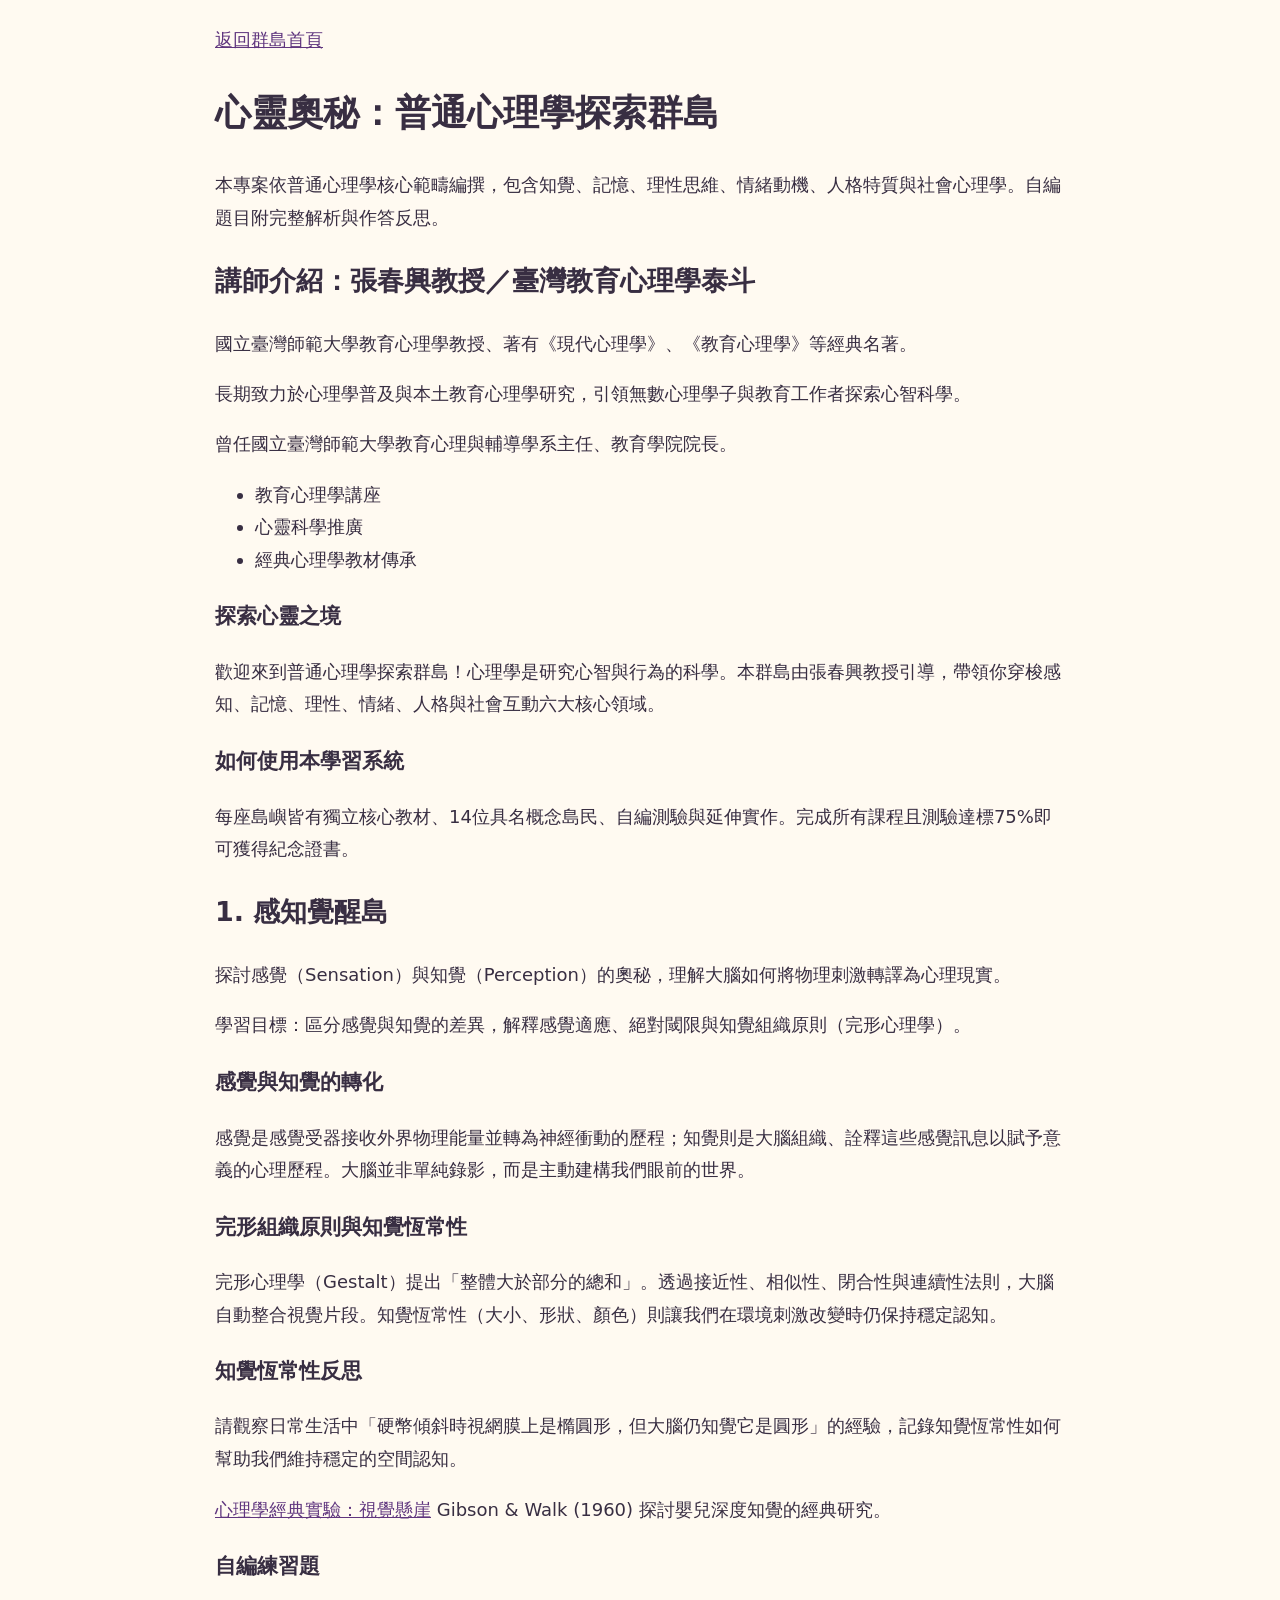
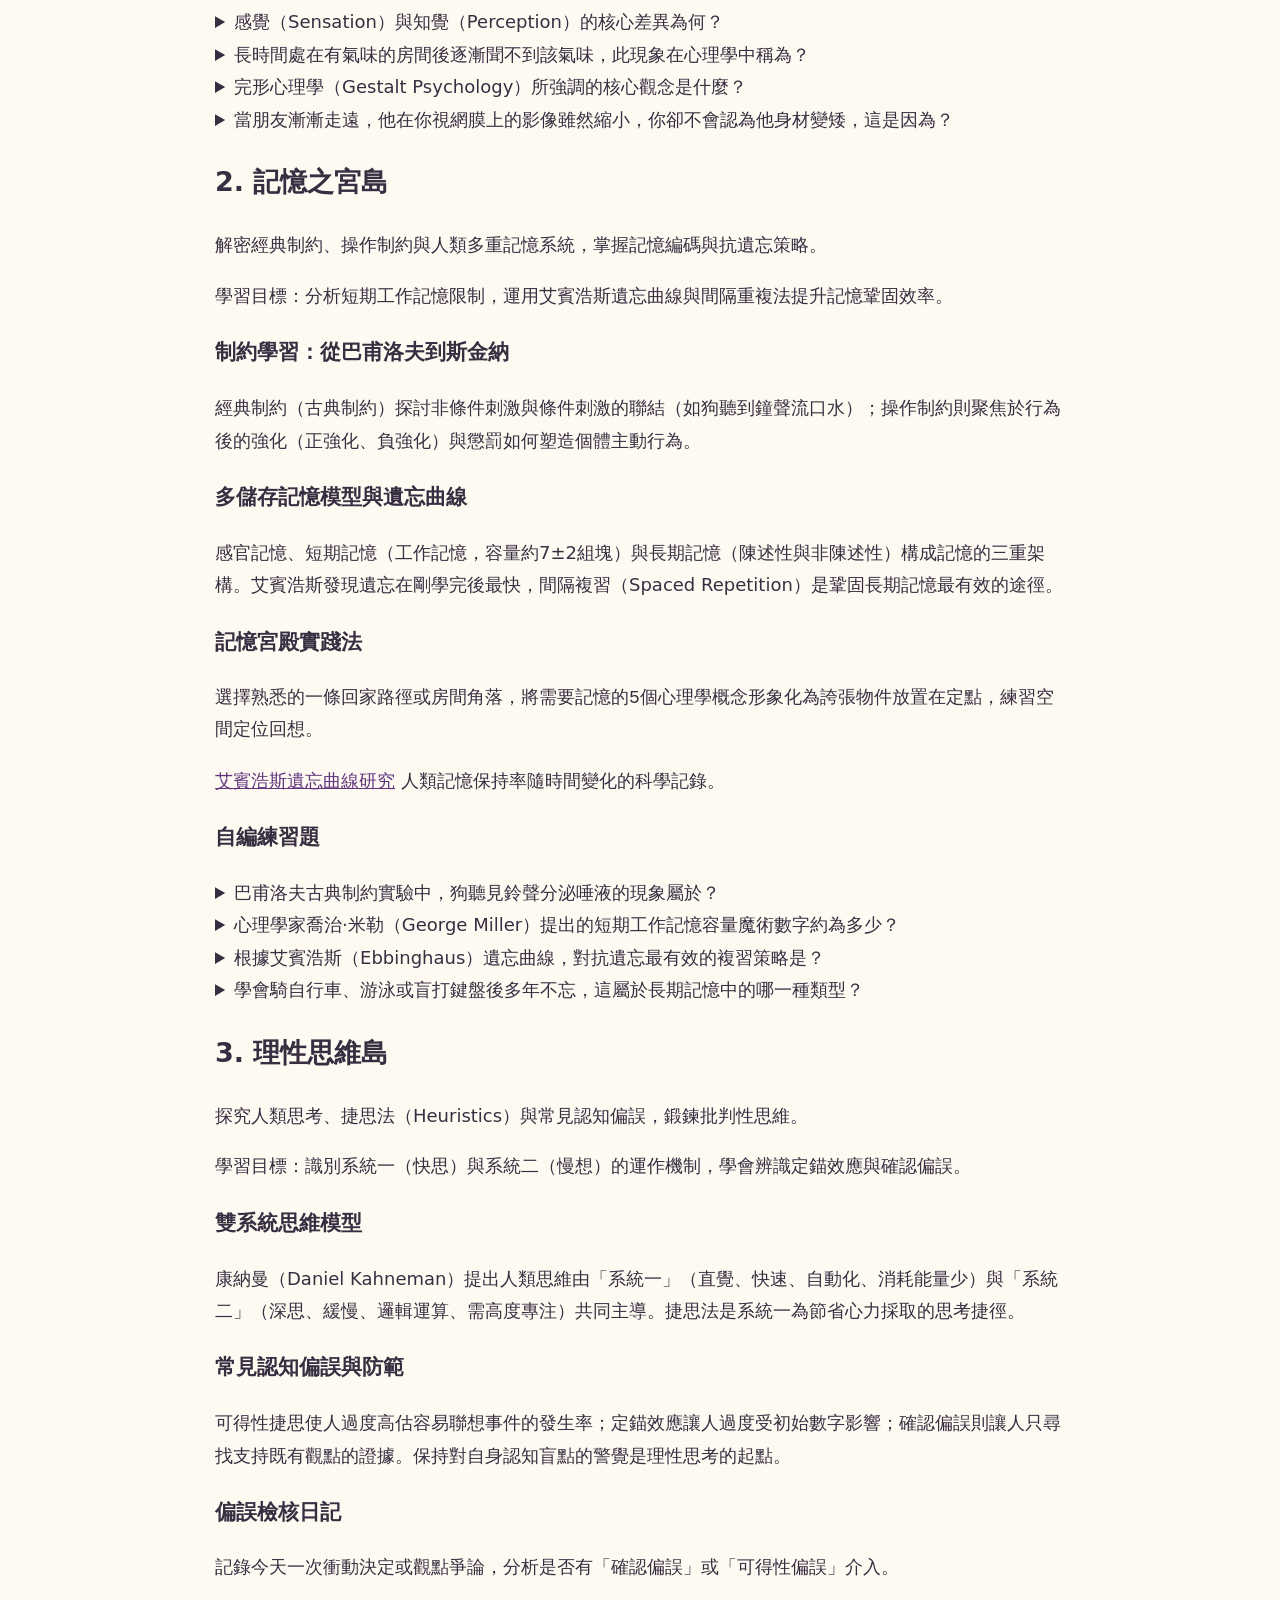
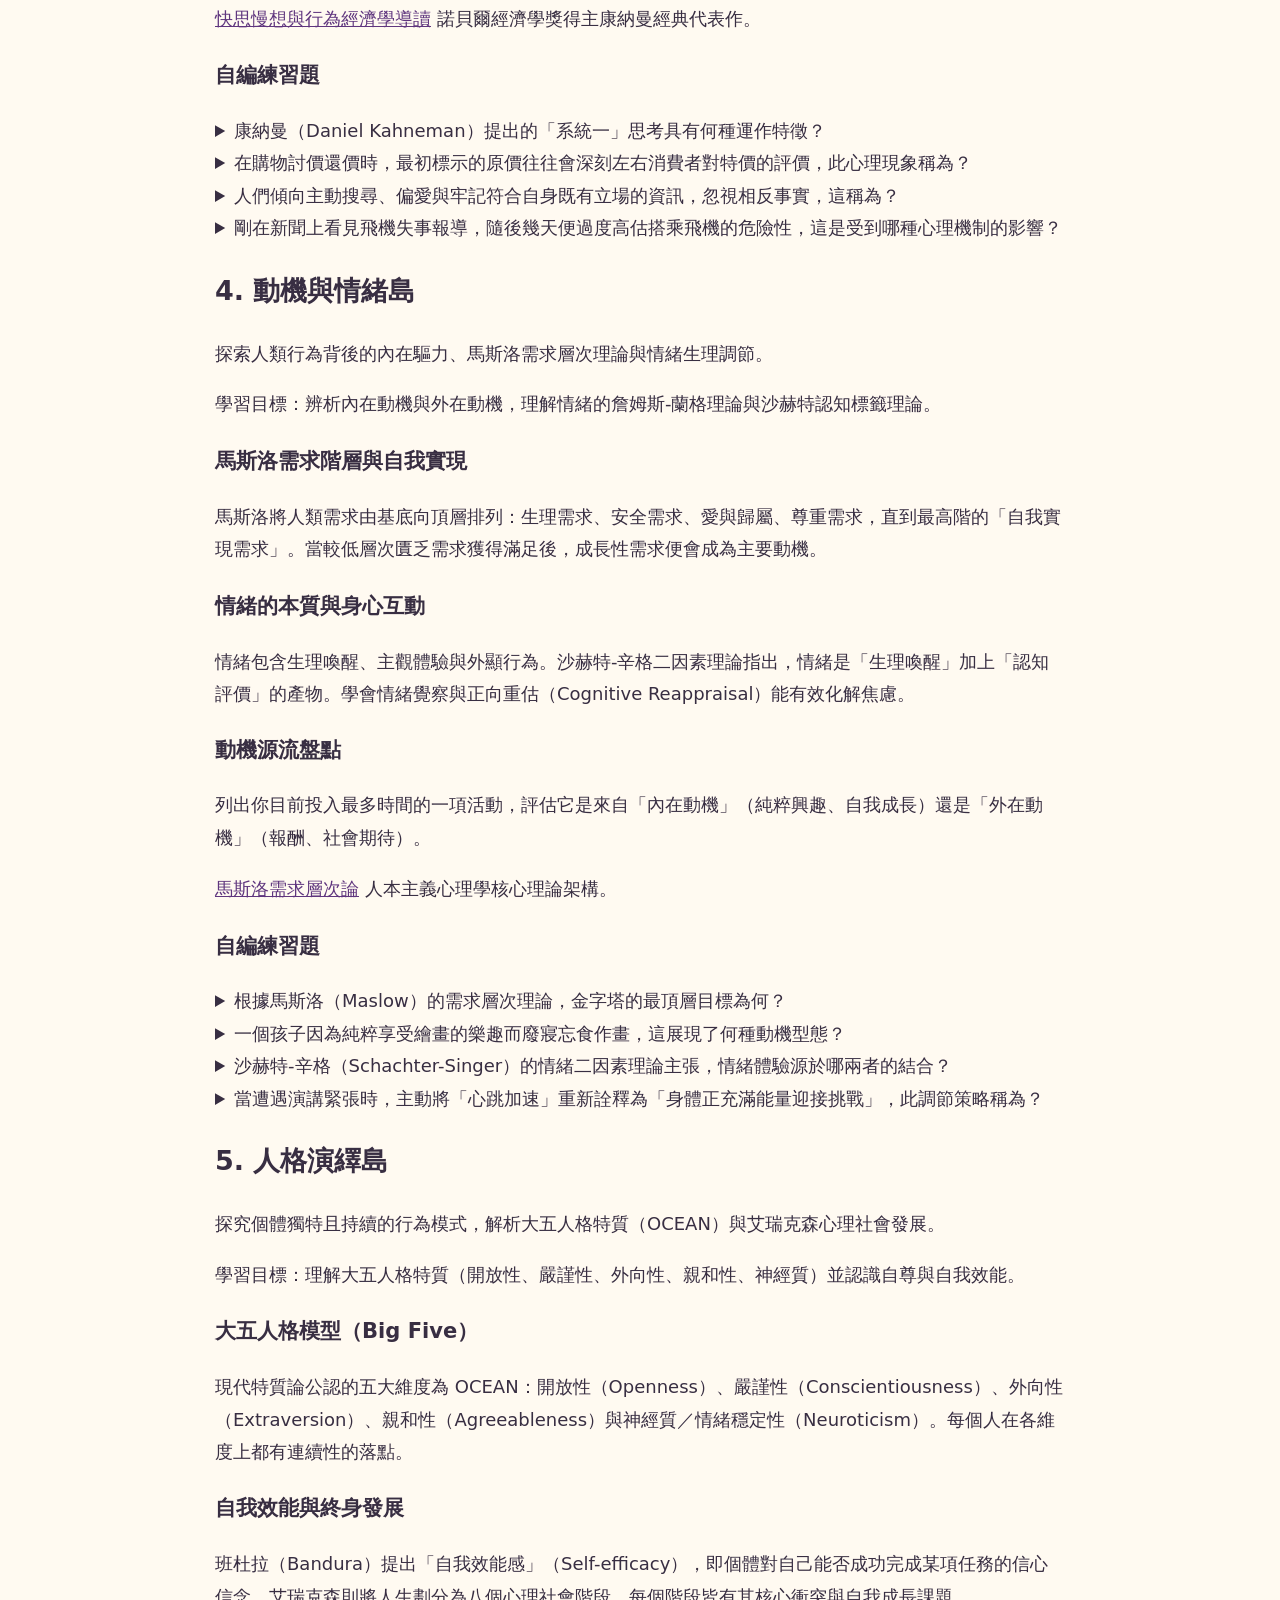
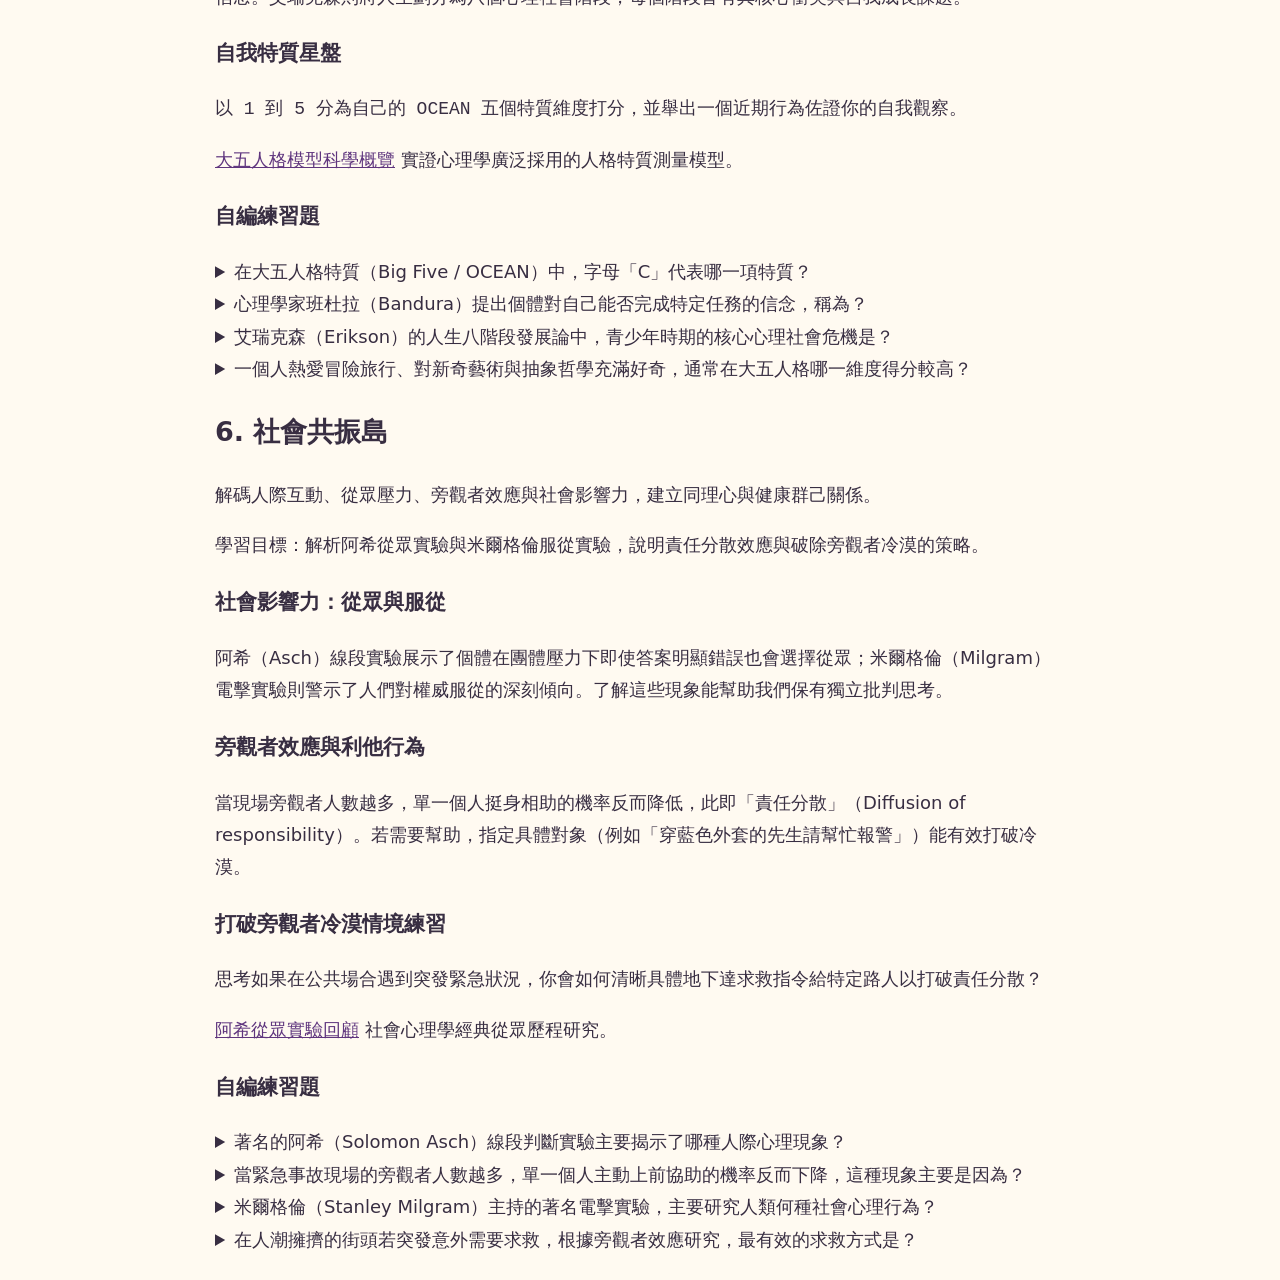
==== content.html @ fad56022 "Deploy: 心理學探索群島 3D 網站最新版本" ====
<!doctype html><html lang="zh-Hant"><meta charset="utf-8"><meta name="viewport" content="width=device-width,initial-scale=1"><title>完整文字教材｜心靈奧秘：普通心理學探索群島</title><style>body{font:18px/1.8 system-ui;max-width:850px;margin:auto;padding:24px;background:#fffaf1;color:#382e42}pre,p{white-space:pre-wrap;overflow-wrap:anywhere}table{border-collapse:collapse}td,th{border:1px solid;padding:8px}a{color:#5f357e}</style><body><main><a href="./">返回群島首頁</a><h1>心靈奧秘：普通心理學探索群島</h1><p>本專案依普通心理學核心範疇編撰，包含知覺、記憶、理性思維、情緒動機、人格特質與社會心理學。自編題目附完整解析與作答反思。</p><h2>講師介紹：張春興教授／臺灣教育心理學泰斗</h2><p>國立臺灣師範大學教育心理學教授、著有《現代心理學》、《教育心理學》等經典名著。</p><p>長期致力於心理學普及與本土教育心理學研究，引領無數心理學子與教育工作者探索心智科學。</p><p>曾任國立臺灣師範大學教育心理與輔導學系主任、教育學院院長。</p><ul><li>教育心理學講座</li><li>心靈科學推廣</li><li>經典心理學教材傳承</li></ul><h3>探索心靈之境</h3><p>歡迎來到普通心理學探索群島！心理學是研究心智與行為的科學。本群島由張春興教授引導，帶領你穿梭感知、記憶、理性、情緒、人格與社會互動六大核心領域。</p><h3>如何使用本學習系統</h3><p>每座島嶼皆有獨立核心教材、14位具名概念島民、自編測驗與延伸實作。完成所有課程且測驗達標75%即可獲得紀念證書。</p><section><h2>1. 感知覺醒島</h2><p>探討感覺（Sensation）與知覺（Perception）的奧秘，理解大腦如何將物理刺激轉譯為心理現實。</p><p>學習目標：區分感覺與知覺的差異，解釋感覺適應、絕對閾限與知覺組織原則（完形心理學）。</p><h3>感覺與知覺的轉化</h3><p>感覺是感覺受器接收外界物理能量並轉為神經衝動的歷程；知覺則是大腦組織、詮釋這些感覺訊息以賦予意義的心理歷程。大腦並非單純錄影，而是主動建構我們眼前的世界。</p><h3>完形組織原則與知覺恆常性</h3><p>完形心理學（Gestalt）提出「整體大於部分的總和」。透過接近性、相似性、閉合性與連續性法則，大腦自動整合視覺片段。知覺恆常性（大小、形狀、顏色）則讓我們在環境刺激改變時仍保持穩定認知。</p><h3>知覺恆常性反思</h3><pre>請觀察日常生活中「硬幣傾斜時視網膜上是橢圓形，但大腦仍知覺它是圓形」的經驗，記錄知覺恆常性如何幫助我們維持穩定的空間認知。</pre><p><a href="https://en.wikipedia.org/wiki/Visual_cliff" target="_blank" rel="noopener noreferrer">心理學經典實驗：視覺懸崖</a> Gibson &amp; Walk (1960) 探討嬰兒深度知覺的經典研究。</p><h3>自編練習題</h3><details><summary>感覺（Sensation）與知覺（Perception）的核心差異為何？</summary><ol><li>感覺是接收物理刺激，知覺是大腦組織詮釋訊息</li><li>知覺只發生在眼球，感覺發生在大腦皮質</li><li>兩者毫無差異，皆為反射行為</li><li>感覺由意識控制，知覺純屬潛意識反應</li></ol><p>正確答案：感覺是接收物理刺激，知覺是大腦組織詮釋訊息<br>感覺著重於受器接收外界物理能量轉為神經衝動；知覺則是大腦對這些訊號進行選擇、整合與詮釋的認知歷程。</p></details><details><summary>長時間處在有氣味的房間後逐漸聞不到該氣味，此現象在心理學中稱為？</summary><ol><li>感覺適應（Sensory Adaptation）</li><li>知覺恆常性</li><li>完形組織法則</li><li>條件反射消退</li></ol><p>正確答案：感覺適應（Sensory Adaptation）<br>感覺適應是指感官受器受到持續且不變的刺激時，感受性逐漸下降的生理與心理調適機制。</p></details><details><summary>完形心理學（Gestalt Psychology）所強調的核心觀念是什麼？</summary><ol><li>整體大於部分的總和</li><li>人類行為完全由潛意識驅力主導</li><li>刺激與反應之間只有機械式連結</li><li>知覺是由獨立元素被動相加而成</li></ol><p>正確答案：整體大於部分的總和<br>完形心理學家指出，個體在知覺時會主動將零散刺激組織成有意義的整體結構，而非單純的元素拼貼。</p></details><details><summary>當朋友漸漸走遠，他在你視網膜上的影像雖然縮小，你卻不會認為他身材變矮，這是因為？</summary><ol><li>大小恆常性（Size Constancy）</li><li>雙眼視差</li><li>感覺適應</li><li>錯覺誘發</li></ol><p>正確答案：大小恆常性（Size Constancy）<br>大小恆常性是指在視網膜成像大小隨距離改變時，大腦能結合距離線索，依舊知覺物體保持原本大小的特性。</p></details></section><section><h2>2. 記憶之宮島</h2><p>解密經典制約、操作制約與人類多重記憶系統，掌握記憶編碼與抗遺忘策略。</p><p>學習目標：分析短期工作記憶限制，運用艾賓浩斯遺忘曲線與間隔重複法提升記憶鞏固效率。</p><h3>制約學習：從巴甫洛夫到斯金納</h3><p>經典制約（古典制約）探討非條件刺激與條件刺激的聯結（如狗聽到鐘聲流口水）；操作制約則聚焦於行為後的強化（正強化、負強化）與懲罰如何塑造個體主動行為。</p><h3>多儲存記憶模型與遺忘曲線</h3><p>感官記憶、短期記憶（工作記憶，容量約7±2組塊）與長期記憶（陳述性與非陳述性）構成記憶的三重架構。艾賓浩斯發現遺忘在剛學完後最快，間隔複習（Spaced Repetition）是鞏固長期記憶最有效的途徑。</p><h3>記憶宮殿實踐法</h3><pre>選擇熟悉的一條回家路徑或房間角落，將需要記憶的5個心理學概念形象化為誇張物件放置在定點，練習空間定位回想。</pre><p><a href="https://en.wikipedia.org/wiki/Forgetting_curve" target="_blank" rel="noopener noreferrer">艾賓浩斯遺忘曲線研究</a> 人類記憶保持率隨時間變化的科學記錄。</p><h3>自編練習題</h3><details><summary>巴甫洛夫古典制約實驗中，狗聽見鈴聲分泌唾液的現象屬於？</summary><ol><li>條件反應（Conditioned Response）</li><li>無條件反應</li><li>操作性行為</li><li>自發性知覺</li></ol><p>正確答案：條件反應（Conditioned Response）<br>唾液分泌原本是對食物（無條件刺激）的非條件反應，經由與鈴聲配對後，對鈴聲所產生的反應即稱為條件反應。</p></details><details><summary>心理學家喬治·米勒（George Miller）提出的短期工作記憶容量魔術數字約為多少？</summary><ol><li>7 ± 2 個組塊（Chunks）</li><li>15 ± 3 個組塊</li><li>3 ± 1 個組塊</li><li>無限制容量</li></ol><p>正確答案：7 ± 2 個組塊（Chunks）<br>米勒在 1956 年提出人類短期記憶一般可同時維持 5 到 9 個（7±2）有意義的組塊（chunks）。</p></details><details><summary>根據艾賓浩斯（Ebbinghaus）遺忘曲線，對抗遺忘最有效的複習策略是？</summary><ol><li>在記憶流失初期進行間隔重複（Spaced Repetition）</li><li>在考前前一晚一次性死記硬背</li><li>只閱讀一次不再重複</li><li>依賴潛意識在睡眠中自動記憶</li></ol><p>正確答案：在記憶流失初期進行間隔重複（Spaced Repetition）<br>遺忘曲線顯示遺忘在學習完成後幾小時至數天內速度最快，因此在各個間隔點主動提取複習可大幅鞏固神經突觸連結。</p></details><details><summary>學會騎自行車、游泳或盲打鍵盤後多年不忘，這屬於長期記憶中的哪一種類型？</summary><ol><li>程序性記憶（Procedural Memory）</li><li>語意記憶（Semantic Memory）</li><li>情節記憶（Episodic Memory）</li><li>短期感官記憶</li></ol><p>正確答案：程序性記憶（Procedural Memory）<br>程序性記憶屬於非陳述性（隱性）記憶，涉及動作技能與行為序列的自動化執行，難以用語言完整描述但持久不易遺忘。</p></details></section><section><h2>3. 理性思維島</h2><p>探究人類思考、捷思法（Heuristics）與常見認知偏誤，鍛鍊批判性思維。</p><p>學習目標：識別系統一（快思）與系統二（慢想）的運作機制，學會辨識定錨效應與確認偏誤。</p><h3>雙系統思維模型</h3><p>康納曼（Daniel Kahneman）提出人類思維由「系統一」（直覺、快速、自動化、消耗能量少）與「系統二」（深思、緩慢、邏輯運算、需高度專注）共同主導。捷思法是系統一為節省心力採取的思考捷徑。</p><h3>常見認知偏誤與防範</h3><p>可得性捷思使人過度高估容易聯想事件的發生率；定錨效應讓人過度受初始數字影響；確認偏誤則讓人只尋找支持既有觀點的證據。保持對自身認知盲點的警覺是理性思考的起點。</p><h3>偏誤檢核日記</h3><pre>記錄今天一次衝動決定或觀點爭論，分析是否有「確認偏誤」或「可得性偏誤」介入。</pre><p><a href="https://en.wikipedia.org/wiki/Thinking,_Fast_and_Slow" target="_blank" rel="noopener noreferrer">快思慢想與行為經濟學導讀</a> 諾貝爾經濟學獎得主康納曼經典代表作。</p><h3>自編練習題</h3><details><summary>康納曼（Daniel Kahneman）提出的「系統一」思考具有何種運作特徵？</summary><ol><li>快速、自動化且高度仰賴直覺經驗</li><li>緩慢、費力且遵循嚴密形式邏輯</li><li>需要高度注意力與主動意志力</li><li>專門負責複雜數學運算</li></ol><p>正確答案：快速、自動化且高度仰賴直覺經驗<br>系統一宛如大腦的自動駕駛模式，能快速做出日常反應與直覺推斷，但容易受啟發式捷思的盲點誤導。</p></details><details><summary>在購物討價還價時，最初標示的原價往往會深刻左右消費者對特價的評價，此心理現象稱為？</summary><ol><li>定錨效應（Anchoring Effect）</li><li>後見之明偏誤</li><li>光環效應</li><li>稟賦效應</li></ol><p>正確答案：定錨效應（Anchoring Effect）<br>定錨效應是指人在決策過程中，過度仰賴接收到的第一筆資訊（錨點），即使該數字可能不客觀甚至隨機。</p></details><details><summary>人們傾向主動搜尋、偏愛與牢記符合自身既有立場的資訊，忽視相反事實，這稱為？</summary><ol><li>確認偏誤（Confirmation Bias）</li><li>代表性捷思</li><li>基本歸因謬誤</li><li>自我設限</li></ol><p>正確答案：確認偏誤（Confirmation Bias）<br>確認偏誤會讓大腦主動濾除不同觀點的資訊，導致立場極化與回音室效應，是批判思維最大的敵人。</p></details><details><summary>剛在新聞上看見飛機失事報導，隨後幾天便過度高估搭乘飛機的危險性，這是受到哪種心理機制的影響？</summary><ol><li>可得性捷思（Availability Heuristic）</li><li>沉沒成本效應</li><li>賭徒謬誤</li><li>過度自信偏誤</li></ol><p>正確答案：可得性捷思（Availability Heuristic）<br>可得性捷思使人傾向依賴記憶中最容易被提取或鮮明的實例（如近期震撼新聞）來評估事件發生的客觀機率。</p></details></section><section><h2>4. 動機與情緒島</h2><p>探索人類行為背後的內在驅力、馬斯洛需求層次理論與情緒生理調節。</p><p>學習目標：辨析內在動機與外在動機，理解情緒的詹姆斯-蘭格理論與沙赫特認知標籤理論。</p><h3>馬斯洛需求階層與自我實現</h3><p>馬斯洛將人類需求由基底向頂層排列：生理需求、安全需求、愛與歸屬、尊重需求，直到最高階的「自我實現需求」。當較低層次匱乏需求獲得滿足後，成長性需求便會成為主要動機。</p><h3>情緒的本質與身心互動</h3><p>情緒包含生理喚醒、主觀體驗與外顯行為。沙赫特-辛格二因素理論指出，情緒是「生理喚醒」加上「認知評價」的產物。學會情緒覺察與正向重估（Cognitive Reappraisal）能有效化解焦慮。</p><h3>動機源流盤點</h3><pre>列出你目前投入最多時間的一項活動，評估它是來自「內在動機」（純粹興趣、自我成長）還是「外在動機」（報酬、社會期待）。</pre><p><a href="https://en.wikipedia.org/wiki/Maslow%27s_hierarchy_of_needs" target="_blank" rel="noopener noreferrer">馬斯洛需求層次論</a> 人本主義心理學核心理論架構。</p><h3>自編練習題</h3><details><summary>根據馬斯洛（Maslow）的需求層次理論，金字塔的最頂層目標為何？</summary><ol><li>自我實現需求（Self-Actualization）</li><li>自尊與地位需求</li><li>愛與歸屬需求</li><li>安全與穩定需求</li></ol><p>正確答案：自我實現需求（Self-Actualization）<br>自我實現是充分發揮個人潛能、實現理想自我的最高成長性需求，位於馬斯洛需求階層頂端。</p></details><details><summary>一個孩子因為純粹享受繪畫的樂趣而廢寢忘食作畫，這展現了何種動機型態？</summary><ol><li>內在動機（Intrinsic Motivation）</li><li>外在動機（Extrinsic Motivation）</li><li>生理匱乏動機</li><li>替代性增強</li></ol><p>正確答案：內在動機（Intrinsic Motivation）<br>內在動機源於個體對活動本身的興趣、勝任感或探索慾望，活動本身即是最大的獎賞。</p></details><details><summary>沙赫特-辛格（Schachter-Singer）的情緒二因素理論主張，情緒體驗源於哪兩者的結合？</summary><ol><li>生理喚醒（Arousal）與環境認知標籤（Cognitive Label）</li><li>潛意識壓抑與本能衝動</li><li>面部表情肌肉與腦幹電位</li><li>遺傳基因與童年創傷</li></ol><p>正確答案：生理喚醒（Arousal）與環境認知標籤（Cognitive Label）<br>該理論指出，當個體感受到生理喚醒時，會主動觀察環境線索並進行認知詮釋，從而定義自己正處於憤怒、恐懼或歡欣等特定情緒狀態。</p></details><details><summary>當遭遇演講緊張時，主動將「心跳加速」重新詮釋為「身體正充滿能量迎接挑戰」，此調節策略稱為？</summary><ol><li>認知重估（Cognitive Reappraisal）</li><li>情緒壓抑</li><li>逃避反應</li><li>習得無助</li></ol><p>正確答案：認知重估（Cognitive Reappraisal）<br>認知重估透過改變對引發情緒刺激的認知評價，主動轉化情緒反應的強度或性質，是一種成熟健康的適應策略。</p></details></section><section><h2>5. 人格演繹島</h2><p>探究個體獨特且持續的行為模式，解析大五人格特質（OCEAN）與艾瑞克森心理社會發展。</p><p>學習目標：理解大五人格特質（開放性、嚴謹性、外向性、親和性、神經質）並認識自尊與自我效能。</p><h3>大五人格模型（Big Five）</h3><p>現代特質論公認的五大維度為 OCEAN：開放性（Openness）、嚴謹性（Conscientiousness）、外向性（Extraversion）、親和性（Agreeableness）與神經質／情緒穩定性（Neuroticism）。每個人在各維度上都有連續性的落點。</p><h3>自我效能與終身發展</h3><p>班杜拉（Bandura）提出「自我效能感」（Self-efficacy），即個體對自己能否成功完成某項任務的信心信念。艾瑞克森則將人生劃分為八個心理社會階段，每個階段皆有其核心衝突與自我成長課題。</p><h3>自我特質星盤</h3><pre>以 1 到 5 分為自己的 OCEAN 五個特質維度打分，並舉出一個近期行為佐證你的自我觀察。</pre><p><a href="https://en.wikipedia.org/wiki/Big_Five_personality_traits" target="_blank" rel="noopener noreferrer">大五人格模型科學概覽</a> 實證心理學廣泛採用的人格特質測量模型。</p><h3>自編練習題</h3><details><summary>在大五人格特質（Big Five / OCEAN）中，字母「C」代表哪一項特質？</summary><ol><li>嚴謹性／盡責性（Conscientiousness）</li><li>同情心（Compassion）</li><li>創造力（Creativity）</li><li>自信度（Confidence）</li></ol><p>正確答案：嚴謹性／盡責性（Conscientiousness）<br>Conscientiousness 代表自律、組織能力、責任感與目標導向，得分高者通常行事縝密、有條不紊。</p></details><details><summary>心理學家班杜拉（Bandura）提出個體對自己能否完成特定任務的信念，稱為？</summary><ol><li>自我效能感（Self-Efficacy）</li><li>外在控制信念</li><li>投射作用</li><li>自我防衛機轉</li></ol><p>正確答案：自我效能感（Self-Efficacy）<br>自我效能感是個人相信自己具備組織和執行行動以達成目標的信心程度，直接影響目標選擇與面對挫折時的堅持度。</p></details><details><summary>艾瑞克森（Erikson）的人生八階段發展論中，青少年時期的核心心理社會危機是？</summary><ol><li>自我認同 vs 角色混淆（Identity vs Role Confusion）</li><li>信任 vs 不信任</li><li>自主 vs 羞怯懷疑</li><li>親密 vs 孤立</li></ol><p>正確答案：自我認同 vs 角色混淆（Identity vs Role Confusion）<br>青少年階段（約12-18歲）個體正積極整合自我價值、志向與社會角色，建立清晰的自我認同感。</p></details><details><summary>一個人熱愛冒險旅行、對新奇藝術與抽象哲學充滿好奇，通常在大五人格哪一維度得分較高？</summary><ol><li>開放性（Openness to Experience）</li><li>神經質</li><li>從眾性</li><li>嚴謹性</li></ol><p>正確答案：開放性（Openness to Experience）<br>經驗開放性反映個人對新觀念、藝術審美、知性探索與非傳統價值觀的接納與追求程度。</p></details></section><section><h2>6. 社會共振島</h2><p>解碼人際互動、從眾壓力、旁觀者效應與社會影響力，建立同理心與健康群己關係。</p><p>學習目標：解析阿希從眾實驗與米爾格倫服從實驗，說明責任分散效應與破除旁觀者冷漠的策略。</p><h3>社會影響力：從眾與服從</h3><p>阿希（Asch）線段實驗展示了個體在團體壓力下即使答案明顯錯誤也會選擇從眾；米爾格倫（Milgram）電擊實驗則警示了人們對權威服從的深刻傾向。了解這些現象能幫助我們保有獨立批判思考。</p><h3>旁觀者效應與利他行為</h3><p>當現場旁觀者人數越多，單一個人挺身相助的機率反而降低，此即「責任分散」（Diffusion of responsibility）。若需要幫助，指定具體對象（例如「穿藍色外套的先生請幫忙報警」）能有效打破冷漠。</p><h3>打破旁觀者冷漠情境練習</h3><pre>思考如果在公共場合遇到突發緊急狀況，你會如何清晰具體地下達求救指令給特定路人以打破責任分散？</pre><p><a href="https://en.wikipedia.org/wiki/Asch_conformity_experiments" target="_blank" rel="noopener noreferrer">阿希從眾實驗回顧</a> 社會心理學經典從眾歷程研究。</p><h3>自編練習題</h3><details><summary>著名的阿希（Solomon Asch）線段判斷實驗主要揭示了哪種人際心理現象？</summary><ol><li>從眾效應（Conformity）</li><li>社會助長</li><li>認知失調</li><li>社會懈怠</li></ol><p>正確答案：從眾效應（Conformity）<br>阿希實驗發現，即使線段長短判斷答案一目了然，當周遭暗樁一致給出錯誤答案時，約有三分之一的受試者會屈從多數壓力給出錯誤答案。</p></details><details><summary>當緊急事故現場的旁觀者人數越多，單一個人主動上前協助的機率反而下降，這種現象主要是因為？</summary><ol><li>責任分散（Diffusion of Responsibility）</li><li>社會回饋理論</li><li>群體極化</li><li>從眾促進</li></ol><p>正確答案：責任分散（Diffusion of Responsibility）<br>旁觀者效應中，在場人數增加會稀釋每個人感受到的道德責任感，大家互相觀望導致集體延遲救援行動。</p></details><details><summary>米爾格倫（Stanley Milgram）主持的著名電擊實驗，主要研究人類何種社會心理行為？</summary><ol><li>對權威的服從（Obedience to Authority）</li><li>同理心的發展階段</li><li>暴力媒體的模仿效應</li><li>團隊合作的凝聚力</li></ol><p>正確答案：對權威的服從（Obedience to Authority）<br>米爾格倫實驗震撼性地揭示了：在具備合法權威的指示下，極高比例的普通人會願意執行違背個人良心的有害指令。</p></details><details><summary>在人潮擁擠的街頭若突發意外需要求救，根據旁觀者效應研究，最有效的求救方式是？</summary><ol><li>指著特定對象並說：「穿黑色外套的先生，請幫我打119」</li><li>對著空中大喊：「有人可以救救我嗎？」</li><li>保持沉默等待好心人主動上前</li><li>泛稱「大家快來幫忙」</li></ol><p>正確答案：指著特定對象並說：「穿黑色外套的先生，請幫我打119」<br>明確指定特定單一對象並賦予具體任務，能立即打破責任分散狀態，將救助責任落實到具體個人身上。</p></details></section></main></body></html>
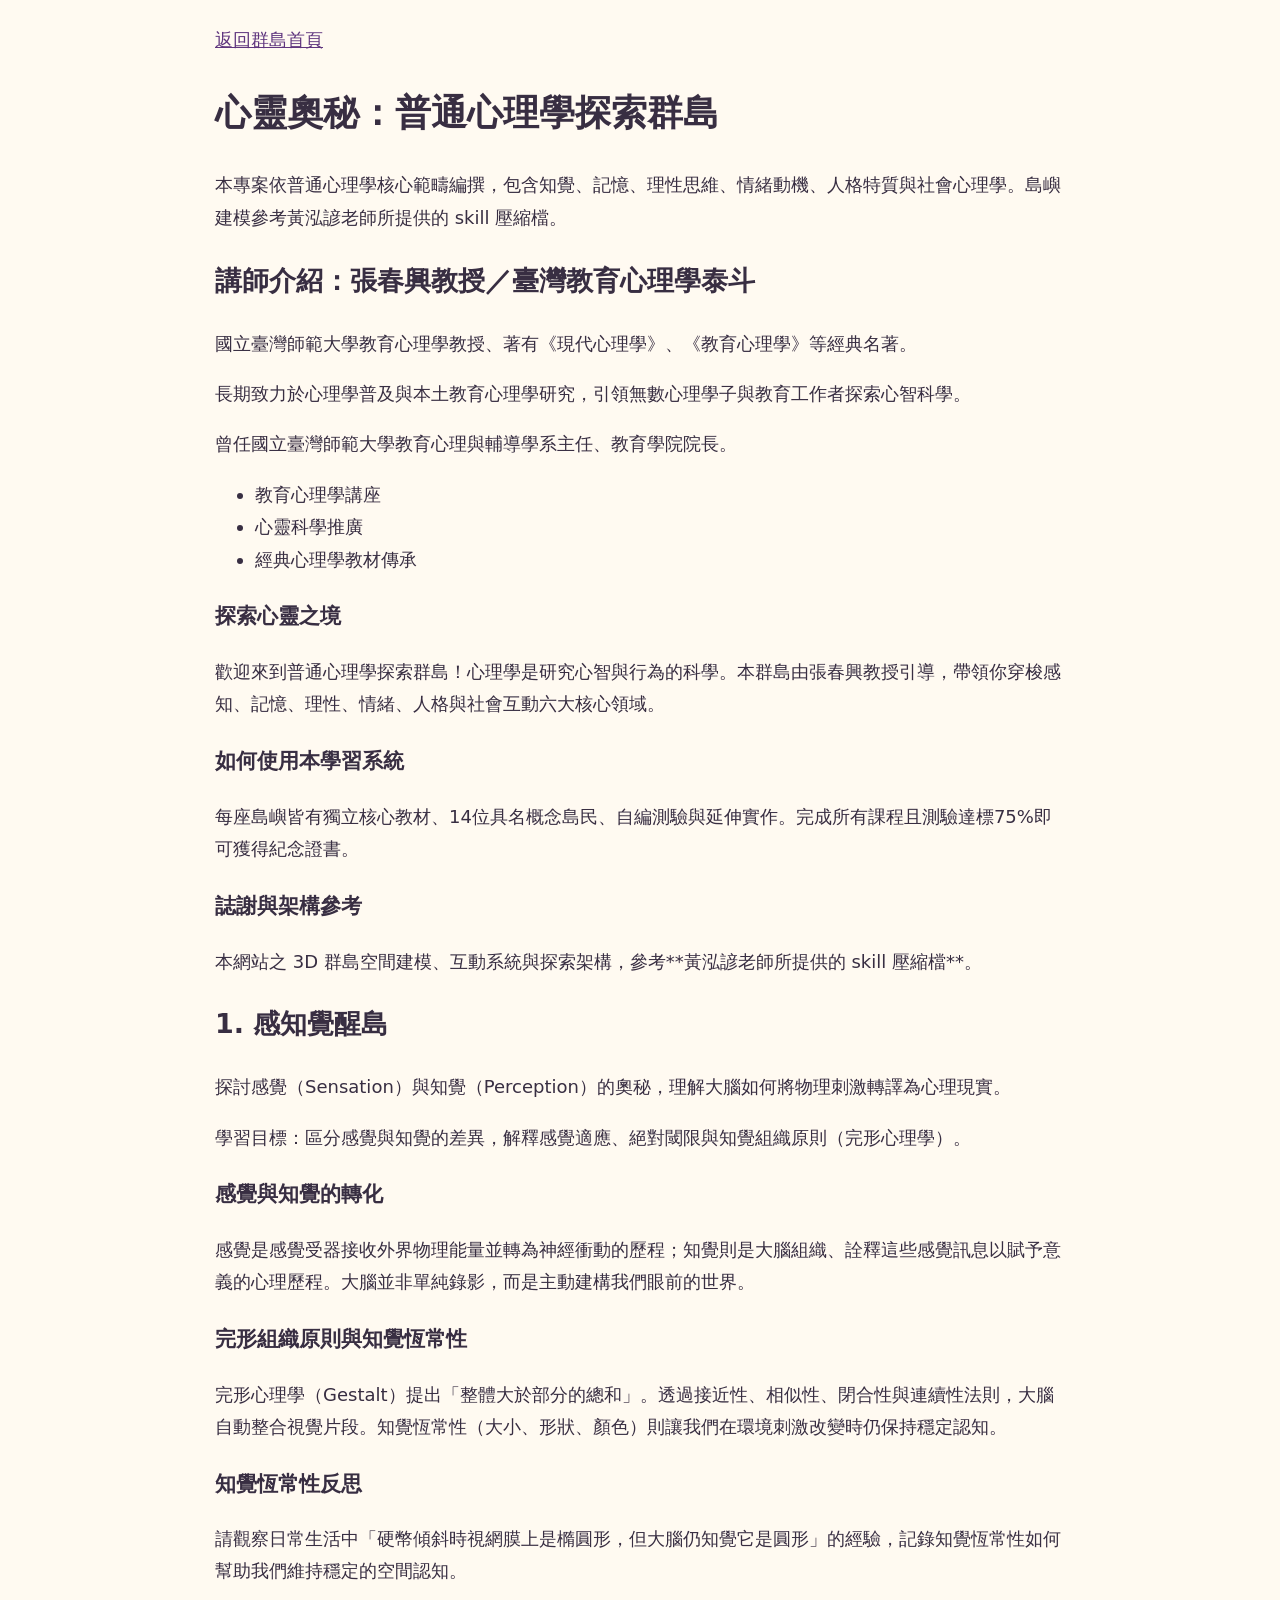
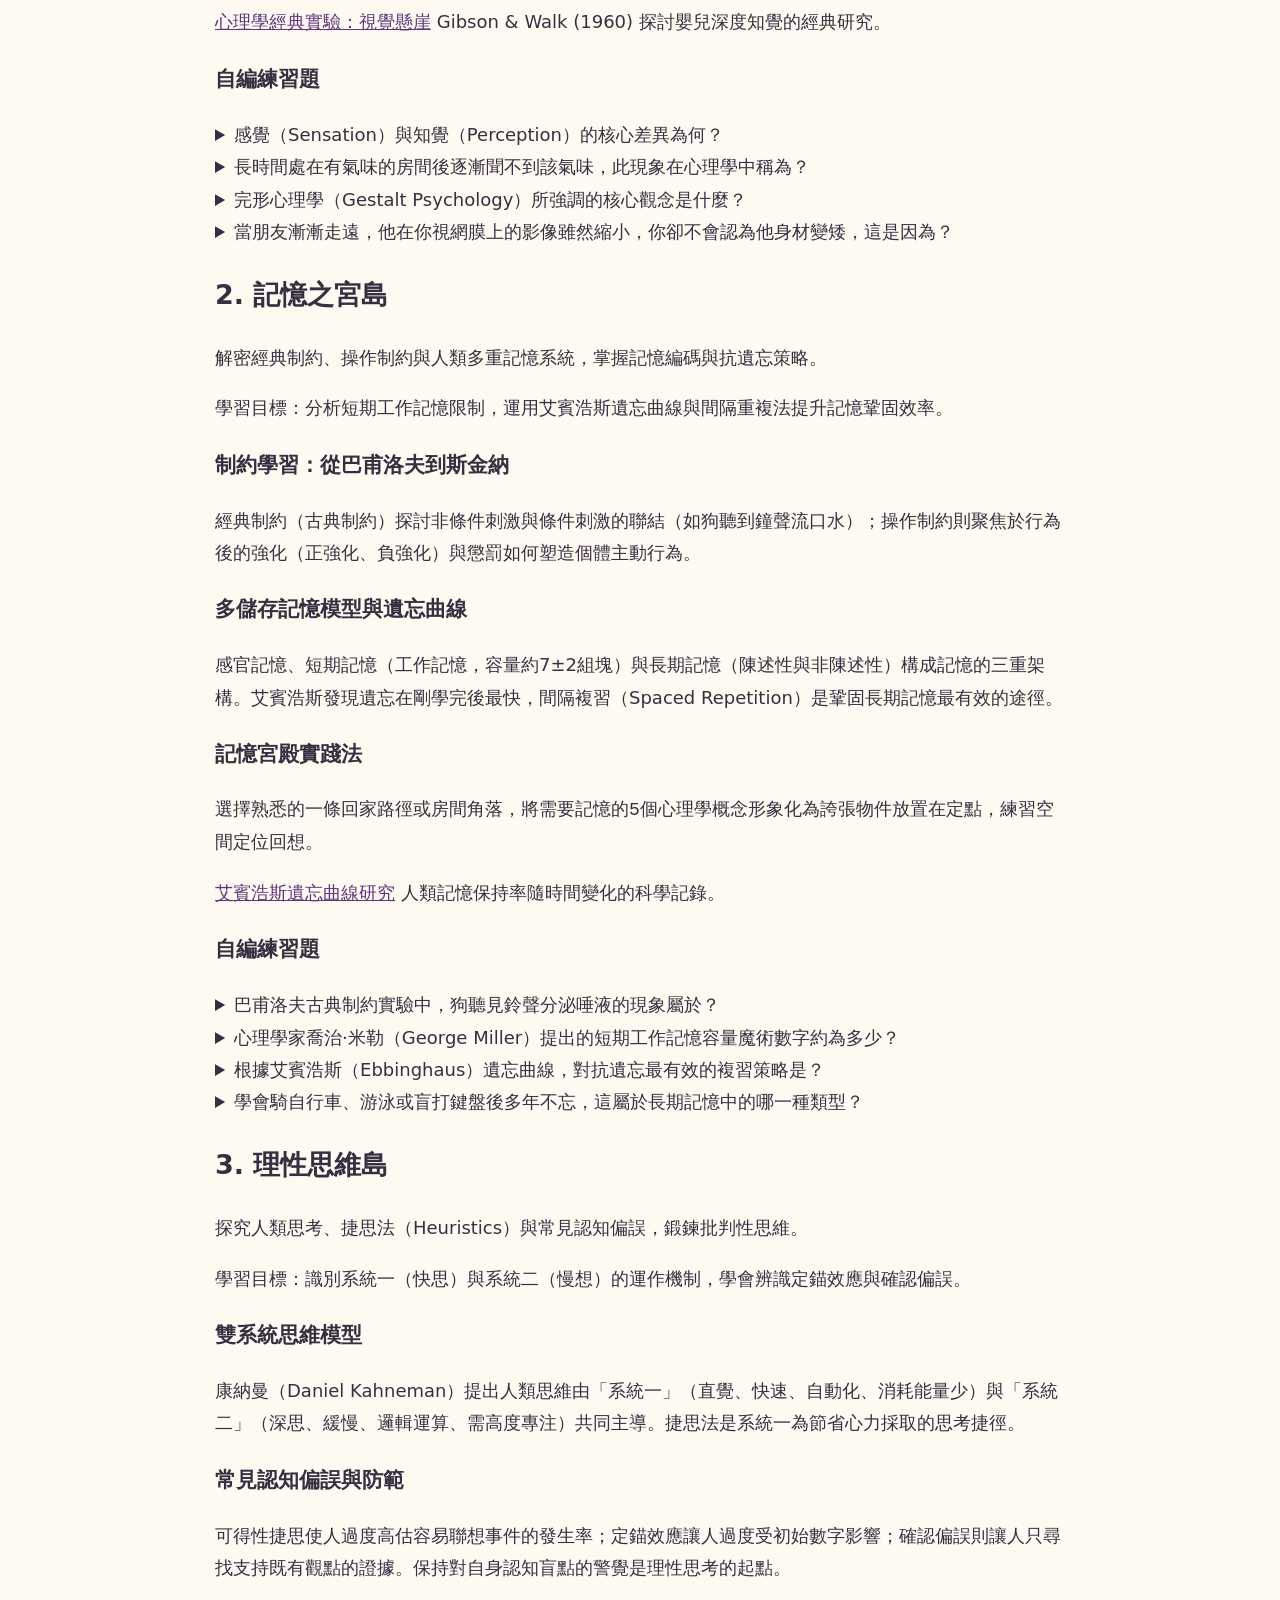
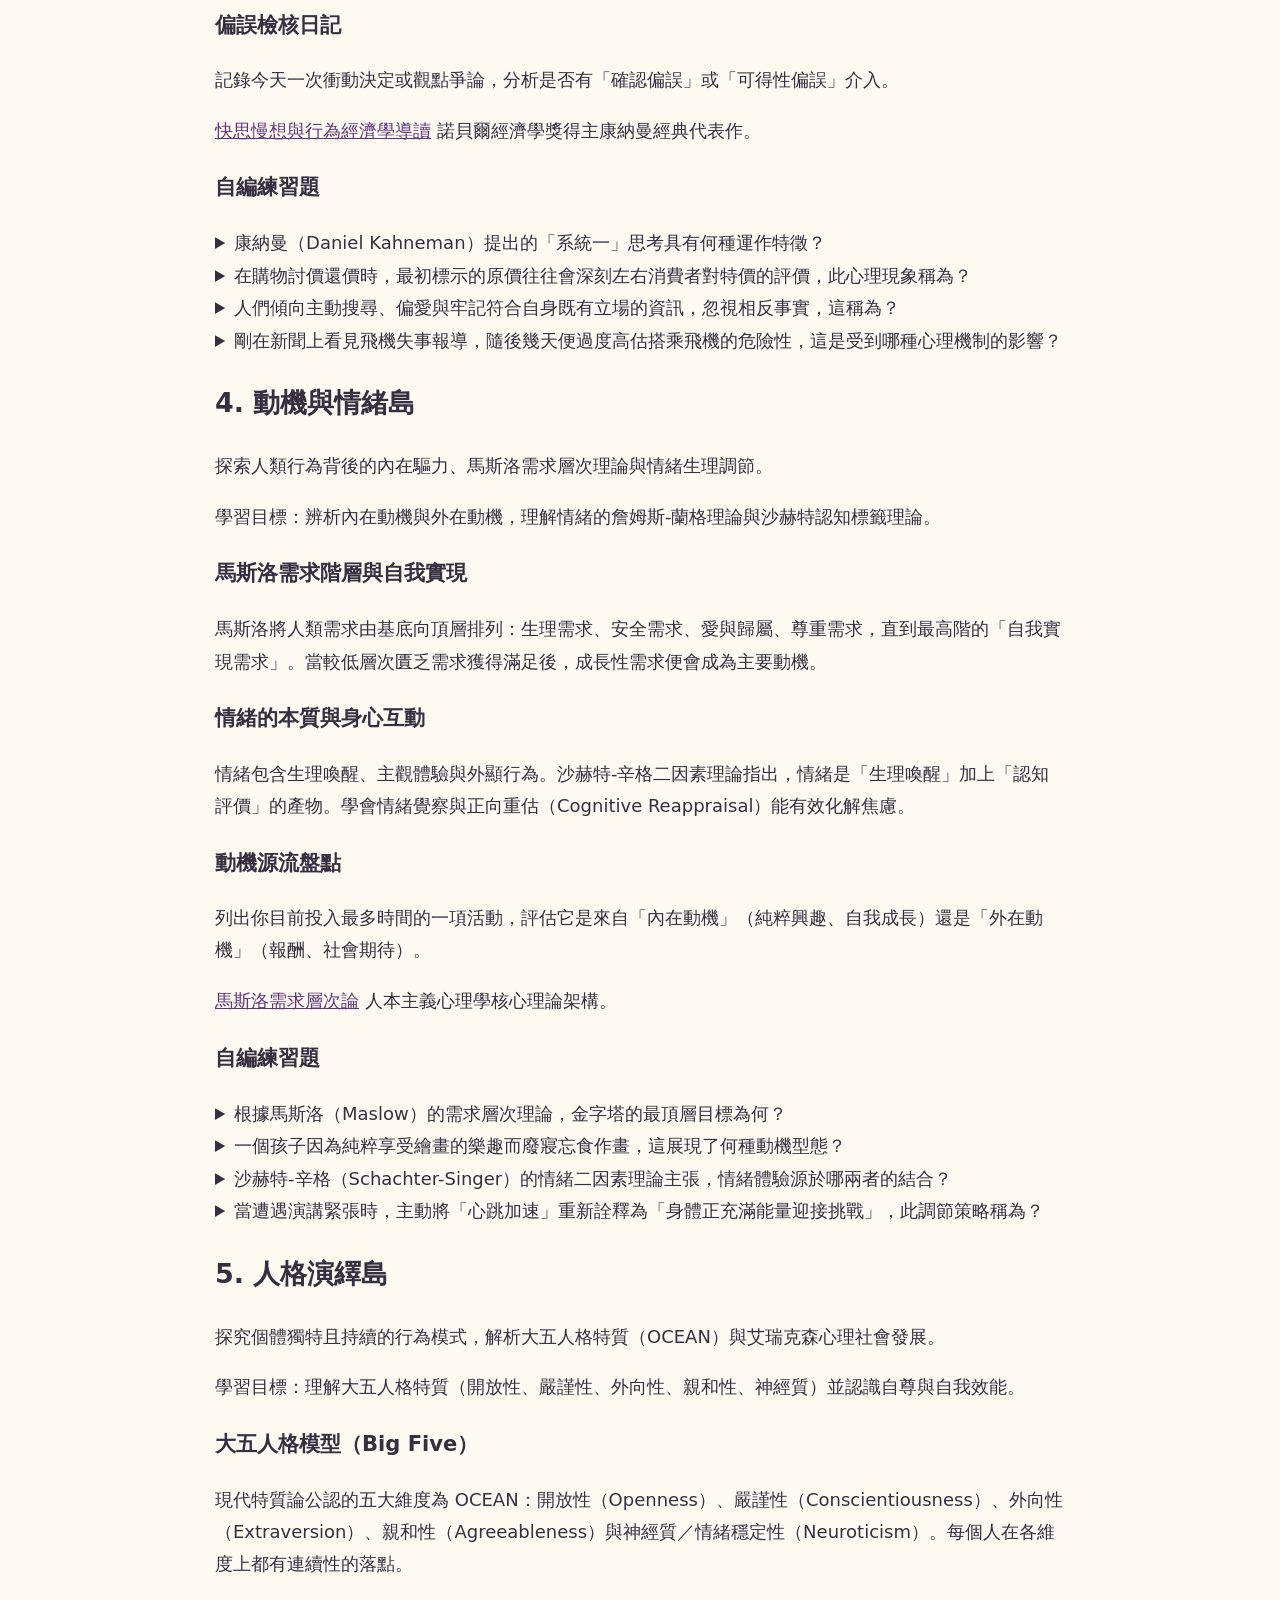
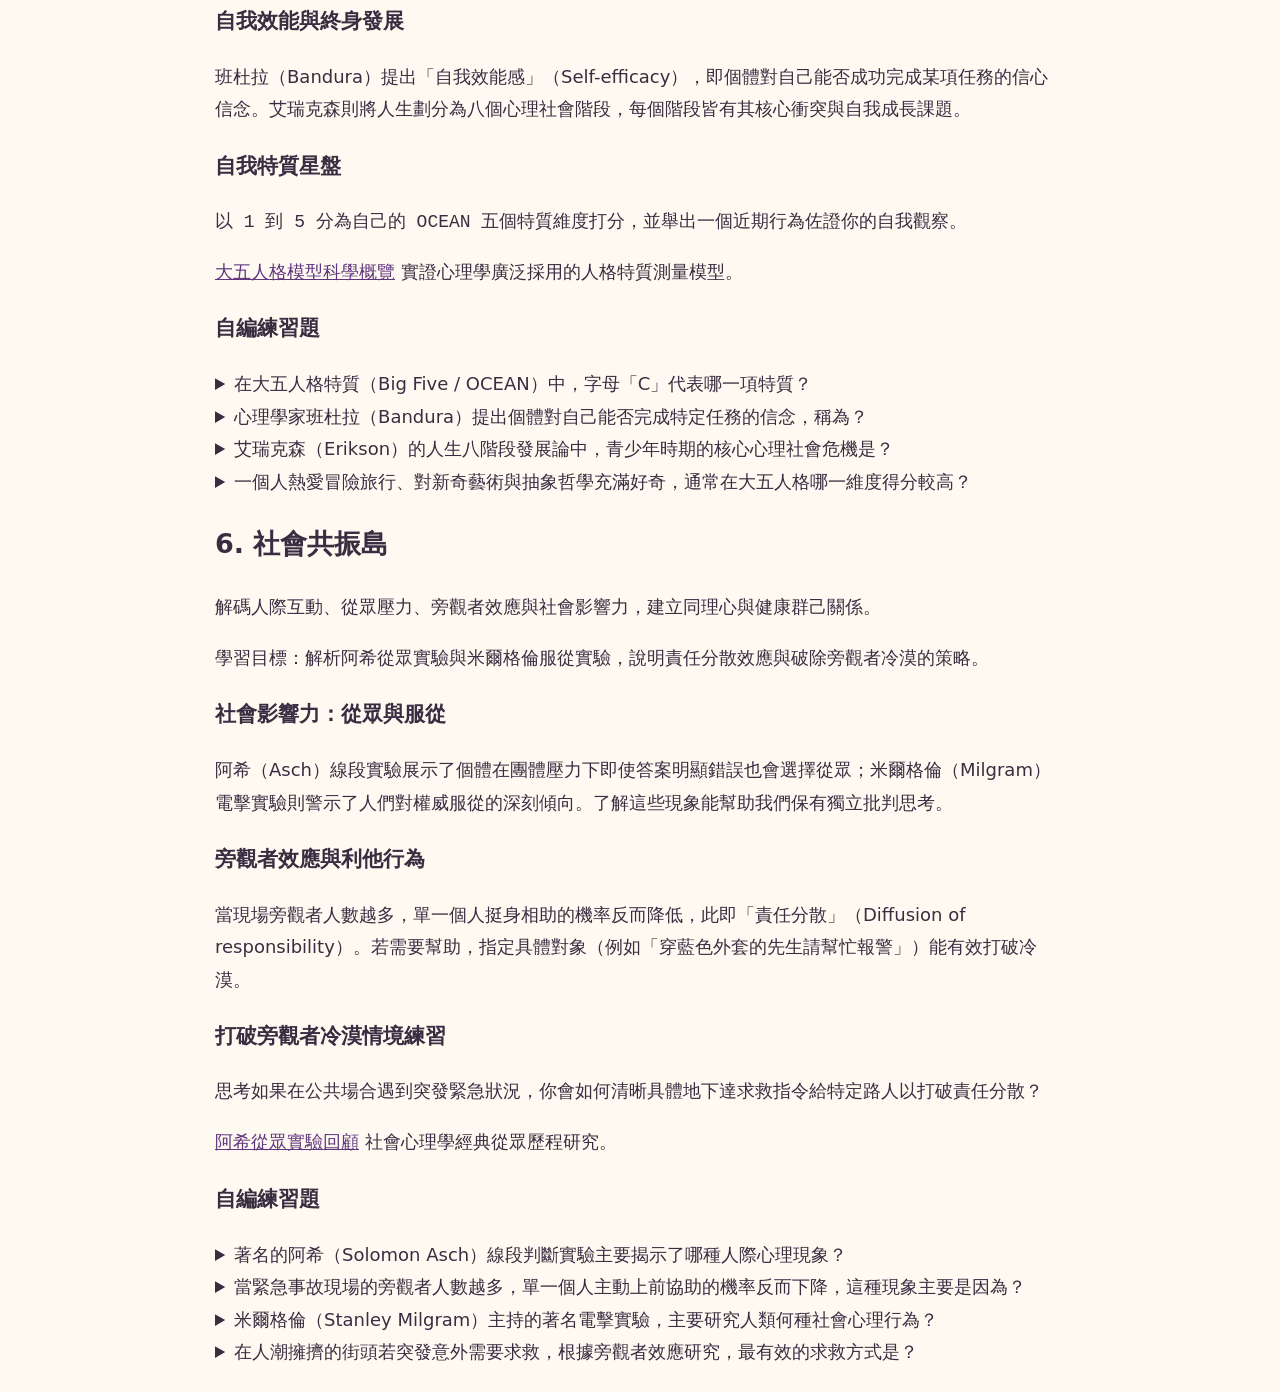
==== commit 3e7d5d13: "Deploy: 心理學探索群島 3D 網站最新版本" ====
--- a/content.html
+++ b/content.html
@@ -1 +1 @@
-<!doctype html><html lang="zh-Hant"><meta charset="utf-8"><meta name="viewport" content="width=device-width,initial-scale=1"><title>完整文字教材｜心靈奧秘：普通心理學探索群島</title><style>body{font:18px/1.8 system-ui;max-width:850px;margin:auto;padding:24px;background:#fffaf1;color:#382e42}pre,p{white-space:pre-wrap;overflow-wrap:anywhere}table{border-collapse:collapse}td,th{border:1px solid;padding:8px}a{color:#5f357e}</style><body><main><a href="./">返回群島首頁</a><h1>心靈奧秘：普通心理學探索群島</h1><p>本專案依普通心理學核心範疇編撰，包含知覺、記憶、理性思維、情緒動機、人格特質與社會心理學。自編題目附完整解析與作答反思。</p><h2>講師介紹：張春興教授／臺灣教育心理學泰斗</h2><p>國立臺灣師範大學教育心理學教授、著有《現代心理學》、《教育心理學》等經典名著。</p><p>長期致力於心理學普及與本土教育心理學研究，引領無數心理學子與教育工作者探索心智科學。</p><p>曾任國立臺灣師範大學教育心理與輔導學系主任、教育學院院長。</p><ul><li>教育心理學講座</li><li>心靈科學推廣</li><li>經典心理學教材傳承</li></ul><h3>探索心靈之境</h3><p>歡迎來到普通心理學探索群島！心理學是研究心智與行為的科學。本群島由張春興教授引導，帶領你穿梭感知、記憶、理性、情緒、人格與社會互動六大核心領域。</p><h3>如何使用本學習系統</h3><p>每座島嶼皆有獨立核心教材、14位具名概念島民、自編測驗與延伸實作。完成所有課程且測驗達標75%即可獲得紀念證書。</p><section><h2>1. 感知覺醒島</h2><p>探討感覺（Sensation）與知覺（Perception）的奧秘，理解大腦如何將物理刺激轉譯為心理現實。</p><p>學習目標：區分感覺與知覺的差異，解釋感覺適應、絕對閾限與知覺組織原則（完形心理學）。</p><h3>感覺與知覺的轉化</h3><p>感覺是感覺受器接收外界物理能量並轉為神經衝動的歷程；知覺則是大腦組織、詮釋這些感覺訊息以賦予意義的心理歷程。大腦並非單純錄影，而是主動建構我們眼前的世界。</p><h3>完形組織原則與知覺恆常性</h3><p>完形心理學（Gestalt）提出「整體大於部分的總和」。透過接近性、相似性、閉合性與連續性法則，大腦自動整合視覺片段。知覺恆常性（大小、形狀、顏色）則讓我們在環境刺激改變時仍保持穩定認知。</p><h3>知覺恆常性反思</h3><pre>請觀察日常生活中「硬幣傾斜時視網膜上是橢圓形，但大腦仍知覺它是圓形」的經驗，記錄知覺恆常性如何幫助我們維持穩定的空間認知。</pre><p><a href="https://en.wikipedia.org/wiki/Visual_cliff" target="_blank" rel="noopener noreferrer">心理學經典實驗：視覺懸崖</a> Gibson &amp; Walk (1960) 探討嬰兒深度知覺的經典研究。</p><h3>自編練習題</h3><details><summary>感覺（Sensation）與知覺（Perception）的核心差異為何？</summary><ol><li>感覺是接收物理刺激，知覺是大腦組織詮釋訊息</li><li>知覺只發生在眼球，感覺發生在大腦皮質</li><li>兩者毫無差異，皆為反射行為</li><li>感覺由意識控制，知覺純屬潛意識反應</li></ol><p>正確答案：感覺是接收物理刺激，知覺是大腦組織詮釋訊息<br>感覺著重於受器接收外界物理能量轉為神經衝動；知覺則是大腦對這些訊號進行選擇、整合與詮釋的認知歷程。</p></details><details><summary>長時間處在有氣味的房間後逐漸聞不到該氣味，此現象在心理學中稱為？</summary><ol><li>感覺適應（Sensory Adaptation）</li><li>知覺恆常性</li><li>完形組織法則</li><li>條件反射消退</li></ol><p>正確答案：感覺適應（Sensory Adaptation）<br>感覺適應是指感官受器受到持續且不變的刺激時，感受性逐漸下降的生理與心理調適機制。</p></details><details><summary>完形心理學（Gestalt Psychology）所強調的核心觀念是什麼？</summary><ol><li>整體大於部分的總和</li><li>人類行為完全由潛意識驅力主導</li><li>刺激與反應之間只有機械式連結</li><li>知覺是由獨立元素被動相加而成</li></ol><p>正確答案：整體大於部分的總和<br>完形心理學家指出，個體在知覺時會主動將零散刺激組織成有意義的整體結構，而非單純的元素拼貼。</p></details><details><summary>當朋友漸漸走遠，他在你視網膜上的影像雖然縮小，你卻不會認為他身材變矮，這是因為？</summary><ol><li>大小恆常性（Size Constancy）</li><li>雙眼視差</li><li>感覺適應</li><li>錯覺誘發</li></ol><p>正確答案：大小恆常性（Size Constancy）<br>大小恆常性是指在視網膜成像大小隨距離改變時，大腦能結合距離線索，依舊知覺物體保持原本大小的特性。</p></details></section><section><h2>2. 記憶之宮島</h2><p>解密經典制約、操作制約與人類多重記憶系統，掌握記憶編碼與抗遺忘策略。</p><p>學習目標：分析短期工作記憶限制，運用艾賓浩斯遺忘曲線與間隔重複法提升記憶鞏固效率。</p><h3>制約學習：從巴甫洛夫到斯金納</h3><p>經典制約（古典制約）探討非條件刺激與條件刺激的聯結（如狗聽到鐘聲流口水）；操作制約則聚焦於行為後的強化（正強化、負強化）與懲罰如何塑造個體主動行為。</p><h3>多儲存記憶模型與遺忘曲線</h3><p>感官記憶、短期記憶（工作記憶，容量約7±2組塊）與長期記憶（陳述性與非陳述性）構成記憶的三重架構。艾賓浩斯發現遺忘在剛學完後最快，間隔複習（Spaced Repetition）是鞏固長期記憶最有效的途徑。</p><h3>記憶宮殿實踐法</h3><pre>選擇熟悉的一條回家路徑或房間角落，將需要記憶的5個心理學概念形象化為誇張物件放置在定點，練習空間定位回想。</pre><p><a href="https://en.wikipedia.org/wiki/Forgetting_curve" target="_blank" rel="noopener noreferrer">艾賓浩斯遺忘曲線研究</a> 人類記憶保持率隨時間變化的科學記錄。</p><h3>自編練習題</h3><details><summary>巴甫洛夫古典制約實驗中，狗聽見鈴聲分泌唾液的現象屬於？</summary><ol><li>條件反應（Conditioned Response）</li><li>無條件反應</li><li>操作性行為</li><li>自發性知覺</li></ol><p>正確答案：條件反應（Conditioned Response）<br>唾液分泌原本是對食物（無條件刺激）的非條件反應，經由與鈴聲配對後，對鈴聲所產生的反應即稱為條件反應。</p></details><details><summary>心理學家喬治·米勒（George Miller）提出的短期工作記憶容量魔術數字約為多少？</summary><ol><li>7 ± 2 個組塊（Chunks）</li><li>15 ± 3 個組塊</li><li>3 ± 1 個組塊</li><li>無限制容量</li></ol><p>正確答案：7 ± 2 個組塊（Chunks）<br>米勒在 1956 年提出人類短期記憶一般可同時維持 5 到 9 個（7±2）有意義的組塊（chunks）。</p></details><details><summary>根據艾賓浩斯（Ebbinghaus）遺忘曲線，對抗遺忘最有效的複習策略是？</summary><ol><li>在記憶流失初期進行間隔重複（Spaced Repetition）</li><li>在考前前一晚一次性死記硬背</li><li>只閱讀一次不再重複</li><li>依賴潛意識在睡眠中自動記憶</li></ol><p>正確答案：在記憶流失初期進行間隔重複（Spaced Repetition）<br>遺忘曲線顯示遺忘在學習完成後幾小時至數天內速度最快，因此在各個間隔點主動提取複習可大幅鞏固神經突觸連結。</p></details><details><summary>學會騎自行車、游泳或盲打鍵盤後多年不忘，這屬於長期記憶中的哪一種類型？</summary><ol><li>程序性記憶（Procedural Memory）</li><li>語意記憶（Semantic Memory）</li><li>情節記憶（Episodic Memory）</li><li>短期感官記憶</li></ol><p>正確答案：程序性記憶（Procedural Memory）<br>程序性記憶屬於非陳述性（隱性）記憶，涉及動作技能與行為序列的自動化執行，難以用語言完整描述但持久不易遺忘。</p></details></section><section><h2>3. 理性思維島</h2><p>探究人類思考、捷思法（Heuristics）與常見認知偏誤，鍛鍊批判性思維。</p><p>學習目標：識別系統一（快思）與系統二（慢想）的運作機制，學會辨識定錨效應與確認偏誤。</p><h3>雙系統思維模型</h3><p>康納曼（Daniel Kahneman）提出人類思維由「系統一」（直覺、快速、自動化、消耗能量少）與「系統二」（深思、緩慢、邏輯運算、需高度專注）共同主導。捷思法是系統一為節省心力採取的思考捷徑。</p><h3>常見認知偏誤與防範</h3><p>可得性捷思使人過度高估容易聯想事件的發生率；定錨效應讓人過度受初始數字影響；確認偏誤則讓人只尋找支持既有觀點的證據。保持對自身認知盲點的警覺是理性思考的起點。</p><h3>偏誤檢核日記</h3><pre>記錄今天一次衝動決定或觀點爭論，分析是否有「確認偏誤」或「可得性偏誤」介入。</pre><p><a href="https://en.wikipedia.org/wiki/Thinking,_Fast_and_Slow" target="_blank" rel="noopener noreferrer">快思慢想與行為經濟學導讀</a> 諾貝爾經濟學獎得主康納曼經典代表作。</p><h3>自編練習題</h3><details><summary>康納曼（Daniel Kahneman）提出的「系統一」思考具有何種運作特徵？</summary><ol><li>快速、自動化且高度仰賴直覺經驗</li><li>緩慢、費力且遵循嚴密形式邏輯</li><li>需要高度注意力與主動意志力</li><li>專門負責複雜數學運算</li></ol><p>正確答案：快速、自動化且高度仰賴直覺經驗<br>系統一宛如大腦的自動駕駛模式，能快速做出日常反應與直覺推斷，但容易受啟發式捷思的盲點誤導。</p></details><details><summary>在購物討價還價時，最初標示的原價往往會深刻左右消費者對特價的評價，此心理現象稱為？</summary><ol><li>定錨效應（Anchoring Effect）</li><li>後見之明偏誤</li><li>光環效應</li><li>稟賦效應</li></ol><p>正確答案：定錨效應（Anchoring Effect）<br>定錨效應是指人在決策過程中，過度仰賴接收到的第一筆資訊（錨點），即使該數字可能不客觀甚至隨機。</p></details><details><summary>人們傾向主動搜尋、偏愛與牢記符合自身既有立場的資訊，忽視相反事實，這稱為？</summary><ol><li>確認偏誤（Confirmation Bias）</li><li>代表性捷思</li><li>基本歸因謬誤</li><li>自我設限</li></ol><p>正確答案：確認偏誤（Confirmation Bias）<br>確認偏誤會讓大腦主動濾除不同觀點的資訊，導致立場極化與回音室效應，是批判思維最大的敵人。</p></details><details><summary>剛在新聞上看見飛機失事報導，隨後幾天便過度高估搭乘飛機的危險性，這是受到哪種心理機制的影響？</summary><ol><li>可得性捷思（Availability Heuristic）</li><li>沉沒成本效應</li><li>賭徒謬誤</li><li>過度自信偏誤</li></ol><p>正確答案：可得性捷思（Availability Heuristic）<br>可得性捷思使人傾向依賴記憶中最容易被提取或鮮明的實例（如近期震撼新聞）來評估事件發生的客觀機率。</p></details></section><section><h2>4. 動機與情緒島</h2><p>探索人類行為背後的內在驅力、馬斯洛需求層次理論與情緒生理調節。</p><p>學習目標：辨析內在動機與外在動機，理解情緒的詹姆斯-蘭格理論與沙赫特認知標籤理論。</p><h3>馬斯洛需求階層與自我實現</h3><p>馬斯洛將人類需求由基底向頂層排列：生理需求、安全需求、愛與歸屬、尊重需求，直到最高階的「自我實現需求」。當較低層次匱乏需求獲得滿足後，成長性需求便會成為主要動機。</p><h3>情緒的本質與身心互動</h3><p>情緒包含生理喚醒、主觀體驗與外顯行為。沙赫特-辛格二因素理論指出，情緒是「生理喚醒」加上「認知評價」的產物。學會情緒覺察與正向重估（Cognitive Reappraisal）能有效化解焦慮。</p><h3>動機源流盤點</h3><pre>列出你目前投入最多時間的一項活動，評估它是來自「內在動機」（純粹興趣、自我成長）還是「外在動機」（報酬、社會期待）。</pre><p><a href="https://en.wikipedia.org/wiki/Maslow%27s_hierarchy_of_needs" target="_blank" rel="noopener noreferrer">馬斯洛需求層次論</a> 人本主義心理學核心理論架構。</p><h3>自編練習題</h3><details><summary>根據馬斯洛（Maslow）的需求層次理論，金字塔的最頂層目標為何？</summary><ol><li>自我實現需求（Self-Actualization）</li><li>自尊與地位需求</li><li>愛與歸屬需求</li><li>安全與穩定需求</li></ol><p>正確答案：自我實現需求（Self-Actualization）<br>自我實現是充分發揮個人潛能、實現理想自我的最高成長性需求，位於馬斯洛需求階層頂端。</p></details><details><summary>一個孩子因為純粹享受繪畫的樂趣而廢寢忘食作畫，這展現了何種動機型態？</summary><ol><li>內在動機（Intrinsic Motivation）</li><li>外在動機（Extrinsic Motivation）</li><li>生理匱乏動機</li><li>替代性增強</li></ol><p>正確答案：內在動機（Intrinsic Motivation）<br>內在動機源於個體對活動本身的興趣、勝任感或探索慾望，活動本身即是最大的獎賞。</p></details><details><summary>沙赫特-辛格（Schachter-Singer）的情緒二因素理論主張，情緒體驗源於哪兩者的結合？</summary><ol><li>生理喚醒（Arousal）與環境認知標籤（Cognitive Label）</li><li>潛意識壓抑與本能衝動</li><li>面部表情肌肉與腦幹電位</li><li>遺傳基因與童年創傷</li></ol><p>正確答案：生理喚醒（Arousal）與環境認知標籤（Cognitive Label）<br>該理論指出，當個體感受到生理喚醒時，會主動觀察環境線索並進行認知詮釋，從而定義自己正處於憤怒、恐懼或歡欣等特定情緒狀態。</p></details><details><summary>當遭遇演講緊張時，主動將「心跳加速」重新詮釋為「身體正充滿能量迎接挑戰」，此調節策略稱為？</summary><ol><li>認知重估（Cognitive Reappraisal）</li><li>情緒壓抑</li><li>逃避反應</li><li>習得無助</li></ol><p>正確答案：認知重估（Cognitive Reappraisal）<br>認知重估透過改變對引發情緒刺激的認知評價，主動轉化情緒反應的強度或性質，是一種成熟健康的適應策略。</p></details></section><section><h2>5. 人格演繹島</h2><p>探究個體獨特且持續的行為模式，解析大五人格特質（OCEAN）與艾瑞克森心理社會發展。</p><p>學習目標：理解大五人格特質（開放性、嚴謹性、外向性、親和性、神經質）並認識自尊與自我效能。</p><h3>大五人格模型（Big Five）</h3><p>現代特質論公認的五大維度為 OCEAN：開放性（Openness）、嚴謹性（Conscientiousness）、外向性（Extraversion）、親和性（Agreeableness）與神經質／情緒穩定性（Neuroticism）。每個人在各維度上都有連續性的落點。</p><h3>自我效能與終身發展</h3><p>班杜拉（Bandura）提出「自我效能感」（Self-efficacy），即個體對自己能否成功完成某項任務的信心信念。艾瑞克森則將人生劃分為八個心理社會階段，每個階段皆有其核心衝突與自我成長課題。</p><h3>自我特質星盤</h3><pre>以 1 到 5 分為自己的 OCEAN 五個特質維度打分，並舉出一個近期行為佐證你的自我觀察。</pre><p><a href="https://en.wikipedia.org/wiki/Big_Five_personality_traits" target="_blank" rel="noopener noreferrer">大五人格模型科學概覽</a> 實證心理學廣泛採用的人格特質測量模型。</p><h3>自編練習題</h3><details><summary>在大五人格特質（Big Five / OCEAN）中，字母「C」代表哪一項特質？</summary><ol><li>嚴謹性／盡責性（Conscientiousness）</li><li>同情心（Compassion）</li><li>創造力（Creativity）</li><li>自信度（Confidence）</li></ol><p>正確答案：嚴謹性／盡責性（Conscientiousness）<br>Conscientiousness 代表自律、組織能力、責任感與目標導向，得分高者通常行事縝密、有條不紊。</p></details><details><summary>心理學家班杜拉（Bandura）提出個體對自己能否完成特定任務的信念，稱為？</summary><ol><li>自我效能感（Self-Efficacy）</li><li>外在控制信念</li><li>投射作用</li><li>自我防衛機轉</li></ol><p>正確答案：自我效能感（Self-Efficacy）<br>自我效能感是個人相信自己具備組織和執行行動以達成目標的信心程度，直接影響目標選擇與面對挫折時的堅持度。</p></details><details><summary>艾瑞克森（Erikson）的人生八階段發展論中，青少年時期的核心心理社會危機是？</summary><ol><li>自我認同 vs 角色混淆（Identity vs Role Confusion）</li><li>信任 vs 不信任</li><li>自主 vs 羞怯懷疑</li><li>親密 vs 孤立</li></ol><p>正確答案：自我認同 vs 角色混淆（Identity vs Role Confusion）<br>青少年階段（約12-18歲）個體正積極整合自我價值、志向與社會角色，建立清晰的自我認同感。</p></details><details><summary>一個人熱愛冒險旅行、對新奇藝術與抽象哲學充滿好奇，通常在大五人格哪一維度得分較高？</summary><ol><li>開放性（Openness to Experience）</li><li>神經質</li><li>從眾性</li><li>嚴謹性</li></ol><p>正確答案：開放性（Openness to Experience）<br>經驗開放性反映個人對新觀念、藝術審美、知性探索與非傳統價值觀的接納與追求程度。</p></details></section><section><h2>6. 社會共振島</h2><p>解碼人際互動、從眾壓力、旁觀者效應與社會影響力，建立同理心與健康群己關係。</p><p>學習目標：解析阿希從眾實驗與米爾格倫服從實驗，說明責任分散效應與破除旁觀者冷漠的策略。</p><h3>社會影響力：從眾與服從</h3><p>阿希（Asch）線段實驗展示了個體在團體壓力下即使答案明顯錯誤也會選擇從眾；米爾格倫（Milgram）電擊實驗則警示了人們對權威服從的深刻傾向。了解這些現象能幫助我們保有獨立批判思考。</p><h3>旁觀者效應與利他行為</h3><p>當現場旁觀者人數越多，單一個人挺身相助的機率反而降低，此即「責任分散」（Diffusion of responsibility）。若需要幫助，指定具體對象（例如「穿藍色外套的先生請幫忙報警」）能有效打破冷漠。</p><h3>打破旁觀者冷漠情境練習</h3><pre>思考如果在公共場合遇到突發緊急狀況，你會如何清晰具體地下達求救指令給特定路人以打破責任分散？</pre><p><a href="https://en.wikipedia.org/wiki/Asch_conformity_experiments" target="_blank" rel="noopener noreferrer">阿希從眾實驗回顧</a> 社會心理學經典從眾歷程研究。</p><h3>自編練習題</h3><details><summary>著名的阿希（Solomon Asch）線段判斷實驗主要揭示了哪種人際心理現象？</summary><ol><li>從眾效應（Conformity）</li><li>社會助長</li><li>認知失調</li><li>社會懈怠</li></ol><p>正確答案：從眾效應（Conformity）<br>阿希實驗發現，即使線段長短判斷答案一目了然，當周遭暗樁一致給出錯誤答案時，約有三分之一的受試者會屈從多數壓力給出錯誤答案。</p></details><details><summary>當緊急事故現場的旁觀者人數越多，單一個人主動上前協助的機率反而下降，這種現象主要是因為？</summary><ol><li>責任分散（Diffusion of Responsibility）</li><li>社會回饋理論</li><li>群體極化</li><li>從眾促進</li></ol><p>正確答案：責任分散（Diffusion of Responsibility）<br>旁觀者效應中，在場人數增加會稀釋每個人感受到的道德責任感，大家互相觀望導致集體延遲救援行動。</p></details><details><summary>米爾格倫（Stanley Milgram）主持的著名電擊實驗，主要研究人類何種社會心理行為？</summary><ol><li>對權威的服從（Obedience to Authority）</li><li>同理心的發展階段</li><li>暴力媒體的模仿效應</li><li>團隊合作的凝聚力</li></ol><p>正確答案：對權威的服從（Obedience to Authority）<br>米爾格倫實驗震撼性地揭示了：在具備合法權威的指示下，極高比例的普通人會願意執行違背個人良心的有害指令。</p></details><details><summary>在人潮擁擠的街頭若突發意外需要求救，根據旁觀者效應研究，最有效的求救方式是？</summary><ol><li>指著特定對象並說：「穿黑色外套的先生，請幫我打119」</li><li>對著空中大喊：「有人可以救救我嗎？」</li><li>保持沉默等待好心人主動上前</li><li>泛稱「大家快來幫忙」</li></ol><p>正確答案：指著特定對象並說：「穿黑色外套的先生，請幫我打119」<br>明確指定特定單一對象並賦予具體任務，能立即打破責任分散狀態，將救助責任落實到具體個人身上。</p></details></section></main></body></html>+<!doctype html><html lang="zh-Hant"><meta charset="utf-8"><meta name="viewport" content="width=device-width,initial-scale=1"><title>完整文字教材｜心靈奧秘：普通心理學探索群島</title><style>body{font:18px/1.8 system-ui;max-width:850px;margin:auto;padding:24px;background:#fffaf1;color:#382e42}pre,p{white-space:pre-wrap;overflow-wrap:anywhere}table{border-collapse:collapse}td,th{border:1px solid;padding:8px}a{color:#5f357e}</style><body><main><a href="./">返回群島首頁</a><h1>心靈奧秘：普通心理學探索群島</h1><p>本專案依普通心理學核心範疇編撰，包含知覺、記憶、理性思維、情緒動機、人格特質與社會心理學。島嶼建模參考黃泓諺老師所提供的 skill 壓縮檔。</p><h2>講師介紹：張春興教授／臺灣教育心理學泰斗</h2><p>國立臺灣師範大學教育心理學教授、著有《現代心理學》、《教育心理學》等經典名著。</p><p>長期致力於心理學普及與本土教育心理學研究，引領無數心理學子與教育工作者探索心智科學。</p><p>曾任國立臺灣師範大學教育心理與輔導學系主任、教育學院院長。</p><ul><li>教育心理學講座</li><li>心靈科學推廣</li><li>經典心理學教材傳承</li></ul><h3>探索心靈之境</h3><p>歡迎來到普通心理學探索群島！心理學是研究心智與行為的科學。本群島由張春興教授引導，帶領你穿梭感知、記憶、理性、情緒、人格與社會互動六大核心領域。</p><h3>如何使用本學習系統</h3><p>每座島嶼皆有獨立核心教材、14位具名概念島民、自編測驗與延伸實作。完成所有課程且測驗達標75%即可獲得紀念證書。</p><h3>誌謝與架構參考</h3><p>本網站之 3D 群島空間建模、互動系統與探索架構，參考**黃泓諺老師所提供的 skill 壓縮檔**。</p><section><h2>1. 感知覺醒島</h2><p>探討感覺（Sensation）與知覺（Perception）的奧秘，理解大腦如何將物理刺激轉譯為心理現實。</p><p>學習目標：區分感覺與知覺的差異，解釋感覺適應、絕對閾限與知覺組織原則（完形心理學）。</p><h3>感覺與知覺的轉化</h3><p>感覺是感覺受器接收外界物理能量並轉為神經衝動的歷程；知覺則是大腦組織、詮釋這些感覺訊息以賦予意義的心理歷程。大腦並非單純錄影，而是主動建構我們眼前的世界。</p><h3>完形組織原則與知覺恆常性</h3><p>完形心理學（Gestalt）提出「整體大於部分的總和」。透過接近性、相似性、閉合性與連續性法則，大腦自動整合視覺片段。知覺恆常性（大小、形狀、顏色）則讓我們在環境刺激改變時仍保持穩定認知。</p><h3>知覺恆常性反思</h3><pre>請觀察日常生活中「硬幣傾斜時視網膜上是橢圓形，但大腦仍知覺它是圓形」的經驗，記錄知覺恆常性如何幫助我們維持穩定的空間認知。</pre><p><a href="https://en.wikipedia.org/wiki/Visual_cliff" target="_blank" rel="noopener noreferrer">心理學經典實驗：視覺懸崖</a> Gibson &amp; Walk (1960) 探討嬰兒深度知覺的經典研究。</p><h3>自編練習題</h3><details><summary>感覺（Sensation）與知覺（Perception）的核心差異為何？</summary><ol><li>感覺是接收物理刺激，知覺是大腦組織詮釋訊息</li><li>知覺只發生在眼球，感覺發生在大腦皮質</li><li>兩者毫無差異，皆為反射行為</li><li>感覺由意識控制，知覺純屬潛意識反應</li></ol><p>正確答案：感覺是接收物理刺激，知覺是大腦組織詮釋訊息<br>感覺著重於受器接收外界物理能量轉為神經衝動；知覺則是大腦對這些訊號進行選擇、整合與詮釋的認知歷程。</p></details><details><summary>長時間處在有氣味的房間後逐漸聞不到該氣味，此現象在心理學中稱為？</summary><ol><li>感覺適應（Sensory Adaptation）</li><li>知覺恆常性</li><li>完形組織法則</li><li>條件反射消退</li></ol><p>正確答案：感覺適應（Sensory Adaptation）<br>感覺適應是指感官受器受到持續且不變的刺激時，感受性逐漸下降的生理與心理調適機制。</p></details><details><summary>完形心理學（Gestalt Psychology）所強調的核心觀念是什麼？</summary><ol><li>整體大於部分的總和</li><li>人類行為完全由潛意識驅力主導</li><li>刺激與反應之間只有機械式連結</li><li>知覺是由獨立元素被動相加而成</li></ol><p>正確答案：整體大於部分的總和<br>完形心理學家指出，個體在知覺時會主動將零散刺激組織成有意義的整體結構，而非單純的元素拼貼。</p></details><details><summary>當朋友漸漸走遠，他在你視網膜上的影像雖然縮小，你卻不會認為他身材變矮，這是因為？</summary><ol><li>大小恆常性（Size Constancy）</li><li>雙眼視差</li><li>感覺適應</li><li>錯覺誘發</li></ol><p>正確答案：大小恆常性（Size Constancy）<br>大小恆常性是指在視網膜成像大小隨距離改變時，大腦能結合距離線索，依舊知覺物體保持原本大小的特性。</p></details></section><section><h2>2. 記憶之宮島</h2><p>解密經典制約、操作制約與人類多重記憶系統，掌握記憶編碼與抗遺忘策略。</p><p>學習目標：分析短期工作記憶限制，運用艾賓浩斯遺忘曲線與間隔重複法提升記憶鞏固效率。</p><h3>制約學習：從巴甫洛夫到斯金納</h3><p>經典制約（古典制約）探討非條件刺激與條件刺激的聯結（如狗聽到鐘聲流口水）；操作制約則聚焦於行為後的強化（正強化、負強化）與懲罰如何塑造個體主動行為。</p><h3>多儲存記憶模型與遺忘曲線</h3><p>感官記憶、短期記憶（工作記憶，容量約7±2組塊）與長期記憶（陳述性與非陳述性）構成記憶的三重架構。艾賓浩斯發現遺忘在剛學完後最快，間隔複習（Spaced Repetition）是鞏固長期記憶最有效的途徑。</p><h3>記憶宮殿實踐法</h3><pre>選擇熟悉的一條回家路徑或房間角落，將需要記憶的5個心理學概念形象化為誇張物件放置在定點，練習空間定位回想。</pre><p><a href="https://en.wikipedia.org/wiki/Forgetting_curve" target="_blank" rel="noopener noreferrer">艾賓浩斯遺忘曲線研究</a> 人類記憶保持率隨時間變化的科學記錄。</p><h3>自編練習題</h3><details><summary>巴甫洛夫古典制約實驗中，狗聽見鈴聲分泌唾液的現象屬於？</summary><ol><li>條件反應（Conditioned Response）</li><li>無條件反應</li><li>操作性行為</li><li>自發性知覺</li></ol><p>正確答案：條件反應（Conditioned Response）<br>唾液分泌原本是對食物（無條件刺激）的非條件反應，經由與鈴聲配對後，對鈴聲所產生的反應即稱為條件反應。</p></details><details><summary>心理學家喬治·米勒（George Miller）提出的短期工作記憶容量魔術數字約為多少？</summary><ol><li>7 ± 2 個組塊（Chunks）</li><li>15 ± 3 個組塊</li><li>3 ± 1 個組塊</li><li>無限制容量</li></ol><p>正確答案：7 ± 2 個組塊（Chunks）<br>米勒在 1956 年提出人類短期記憶一般可同時維持 5 到 9 個（7±2）有意義的組塊（chunks）。</p></details><details><summary>根據艾賓浩斯（Ebbinghaus）遺忘曲線，對抗遺忘最有效的複習策略是？</summary><ol><li>在記憶流失初期進行間隔重複（Spaced Repetition）</li><li>在考前前一晚一次性死記硬背</li><li>只閱讀一次不再重複</li><li>依賴潛意識在睡眠中自動記憶</li></ol><p>正確答案：在記憶流失初期進行間隔重複（Spaced Repetition）<br>遺忘曲線顯示遺忘在學習完成後幾小時至數天內速度最快，因此在各個間隔點主動提取複習可大幅鞏固神經突觸連結。</p></details><details><summary>學會騎自行車、游泳或盲打鍵盤後多年不忘，這屬於長期記憶中的哪一種類型？</summary><ol><li>程序性記憶（Procedural Memory）</li><li>語意記憶（Semantic Memory）</li><li>情節記憶（Episodic Memory）</li><li>短期感官記憶</li></ol><p>正確答案：程序性記憶（Procedural Memory）<br>程序性記憶屬於非陳述性（隱性）記憶，涉及動作技能與行為序列的自動化執行，難以用語言完整描述但持久不易遺忘。</p></details></section><section><h2>3. 理性思維島</h2><p>探究人類思考、捷思法（Heuristics）與常見認知偏誤，鍛鍊批判性思維。</p><p>學習目標：識別系統一（快思）與系統二（慢想）的運作機制，學會辨識定錨效應與確認偏誤。</p><h3>雙系統思維模型</h3><p>康納曼（Daniel Kahneman）提出人類思維由「系統一」（直覺、快速、自動化、消耗能量少）與「系統二」（深思、緩慢、邏輯運算、需高度專注）共同主導。捷思法是系統一為節省心力採取的思考捷徑。</p><h3>常見認知偏誤與防範</h3><p>可得性捷思使人過度高估容易聯想事件的發生率；定錨效應讓人過度受初始數字影響；確認偏誤則讓人只尋找支持既有觀點的證據。保持對自身認知盲點的警覺是理性思考的起點。</p><h3>偏誤檢核日記</h3><pre>記錄今天一次衝動決定或觀點爭論，分析是否有「確認偏誤」或「可得性偏誤」介入。</pre><p><a href="https://en.wikipedia.org/wiki/Thinking,_Fast_and_Slow" target="_blank" rel="noopener noreferrer">快思慢想與行為經濟學導讀</a> 諾貝爾經濟學獎得主康納曼經典代表作。</p><h3>自編練習題</h3><details><summary>康納曼（Daniel Kahneman）提出的「系統一」思考具有何種運作特徵？</summary><ol><li>快速、自動化且高度仰賴直覺經驗</li><li>緩慢、費力且遵循嚴密形式邏輯</li><li>需要高度注意力與主動意志力</li><li>專門負責複雜數學運算</li></ol><p>正確答案：快速、自動化且高度仰賴直覺經驗<br>系統一宛如大腦的自動駕駛模式，能快速做出日常反應與直覺推斷，但容易受啟發式捷思的盲點誤導。</p></details><details><summary>在購物討價還價時，最初標示的原價往往會深刻左右消費者對特價的評價，此心理現象稱為？</summary><ol><li>定錨效應（Anchoring Effect）</li><li>後見之明偏誤</li><li>光環效應</li><li>稟賦效應</li></ol><p>正確答案：定錨效應（Anchoring Effect）<br>定錨效應是指人在決策過程中，過度仰賴接收到的第一筆資訊（錨點），即使該數字可能不客觀甚至隨機。</p></details><details><summary>人們傾向主動搜尋、偏愛與牢記符合自身既有立場的資訊，忽視相反事實，這稱為？</summary><ol><li>確認偏誤（Confirmation Bias）</li><li>代表性捷思</li><li>基本歸因謬誤</li><li>自我設限</li></ol><p>正確答案：確認偏誤（Confirmation Bias）<br>確認偏誤會讓大腦主動濾除不同觀點的資訊，導致立場極化與回音室效應，是批判思維最大的敵人。</p></details><details><summary>剛在新聞上看見飛機失事報導，隨後幾天便過度高估搭乘飛機的危險性，這是受到哪種心理機制的影響？</summary><ol><li>可得性捷思（Availability Heuristic）</li><li>沉沒成本效應</li><li>賭徒謬誤</li><li>過度自信偏誤</li></ol><p>正確答案：可得性捷思（Availability Heuristic）<br>可得性捷思使人傾向依賴記憶中最容易被提取或鮮明的實例（如近期震撼新聞）來評估事件發生的客觀機率。</p></details></section><section><h2>4. 動機與情緒島</h2><p>探索人類行為背後的內在驅力、馬斯洛需求層次理論與情緒生理調節。</p><p>學習目標：辨析內在動機與外在動機，理解情緒的詹姆斯-蘭格理論與沙赫特認知標籤理論。</p><h3>馬斯洛需求階層與自我實現</h3><p>馬斯洛將人類需求由基底向頂層排列：生理需求、安全需求、愛與歸屬、尊重需求，直到最高階的「自我實現需求」。當較低層次匱乏需求獲得滿足後，成長性需求便會成為主要動機。</p><h3>情緒的本質與身心互動</h3><p>情緒包含生理喚醒、主觀體驗與外顯行為。沙赫特-辛格二因素理論指出，情緒是「生理喚醒」加上「認知評價」的產物。學會情緒覺察與正向重估（Cognitive Reappraisal）能有效化解焦慮。</p><h3>動機源流盤點</h3><pre>列出你目前投入最多時間的一項活動，評估它是來自「內在動機」（純粹興趣、自我成長）還是「外在動機」（報酬、社會期待）。</pre><p><a href="https://en.wikipedia.org/wiki/Maslow%27s_hierarchy_of_needs" target="_blank" rel="noopener noreferrer">馬斯洛需求層次論</a> 人本主義心理學核心理論架構。</p><h3>自編練習題</h3><details><summary>根據馬斯洛（Maslow）的需求層次理論，金字塔的最頂層目標為何？</summary><ol><li>自我實現需求（Self-Actualization）</li><li>自尊與地位需求</li><li>愛與歸屬需求</li><li>安全與穩定需求</li></ol><p>正確答案：自我實現需求（Self-Actualization）<br>自我實現是充分發揮個人潛能、實現理想自我的最高成長性需求，位於馬斯洛需求階層頂端。</p></details><details><summary>一個孩子因為純粹享受繪畫的樂趣而廢寢忘食作畫，這展現了何種動機型態？</summary><ol><li>內在動機（Intrinsic Motivation）</li><li>外在動機（Extrinsic Motivation）</li><li>生理匱乏動機</li><li>替代性增強</li></ol><p>正確答案：內在動機（Intrinsic Motivation）<br>內在動機源於個體對活動本身的興趣、勝任感或探索慾望，活動本身即是最大的獎賞。</p></details><details><summary>沙赫特-辛格（Schachter-Singer）的情緒二因素理論主張，情緒體驗源於哪兩者的結合？</summary><ol><li>生理喚醒（Arousal）與環境認知標籤（Cognitive Label）</li><li>潛意識壓抑與本能衝動</li><li>面部表情肌肉與腦幹電位</li><li>遺傳基因與童年創傷</li></ol><p>正確答案：生理喚醒（Arousal）與環境認知標籤（Cognitive Label）<br>該理論指出，當個體感受到生理喚醒時，會主動觀察環境線索並進行認知詮釋，從而定義自己正處於憤怒、恐懼或歡欣等特定情緒狀態。</p></details><details><summary>當遭遇演講緊張時，主動將「心跳加速」重新詮釋為「身體正充滿能量迎接挑戰」，此調節策略稱為？</summary><ol><li>認知重估（Cognitive Reappraisal）</li><li>情緒壓抑</li><li>逃避反應</li><li>習得無助</li></ol><p>正確答案：認知重估（Cognitive Reappraisal）<br>認知重估透過改變對引發情緒刺激的認知評價，主動轉化情緒反應的強度或性質，是一種成熟健康的適應策略。</p></details></section><section><h2>5. 人格演繹島</h2><p>探究個體獨特且持續的行為模式，解析大五人格特質（OCEAN）與艾瑞克森心理社會發展。</p><p>學習目標：理解大五人格特質（開放性、嚴謹性、外向性、親和性、神經質）並認識自尊與自我效能。</p><h3>大五人格模型（Big Five）</h3><p>現代特質論公認的五大維度為 OCEAN：開放性（Openness）、嚴謹性（Conscientiousness）、外向性（Extraversion）、親和性（Agreeableness）與神經質／情緒穩定性（Neuroticism）。每個人在各維度上都有連續性的落點。</p><h3>自我效能與終身發展</h3><p>班杜拉（Bandura）提出「自我效能感」（Self-efficacy），即個體對自己能否成功完成某項任務的信心信念。艾瑞克森則將人生劃分為八個心理社會階段，每個階段皆有其核心衝突與自我成長課題。</p><h3>自我特質星盤</h3><pre>以 1 到 5 分為自己的 OCEAN 五個特質維度打分，並舉出一個近期行為佐證你的自我觀察。</pre><p><a href="https://en.wikipedia.org/wiki/Big_Five_personality_traits" target="_blank" rel="noopener noreferrer">大五人格模型科學概覽</a> 實證心理學廣泛採用的人格特質測量模型。</p><h3>自編練習題</h3><details><summary>在大五人格特質（Big Five / OCEAN）中，字母「C」代表哪一項特質？</summary><ol><li>嚴謹性／盡責性（Conscientiousness）</li><li>同情心（Compassion）</li><li>創造力（Creativity）</li><li>自信度（Confidence）</li></ol><p>正確答案：嚴謹性／盡責性（Conscientiousness）<br>Conscientiousness 代表自律、組織能力、責任感與目標導向，得分高者通常行事縝密、有條不紊。</p></details><details><summary>心理學家班杜拉（Bandura）提出個體對自己能否完成特定任務的信念，稱為？</summary><ol><li>自我效能感（Self-Efficacy）</li><li>外在控制信念</li><li>投射作用</li><li>自我防衛機轉</li></ol><p>正確答案：自我效能感（Self-Efficacy）<br>自我效能感是個人相信自己具備組織和執行行動以達成目標的信心程度，直接影響目標選擇與面對挫折時的堅持度。</p></details><details><summary>艾瑞克森（Erikson）的人生八階段發展論中，青少年時期的核心心理社會危機是？</summary><ol><li>自我認同 vs 角色混淆（Identity vs Role Confusion）</li><li>信任 vs 不信任</li><li>自主 vs 羞怯懷疑</li><li>親密 vs 孤立</li></ol><p>正確答案：自我認同 vs 角色混淆（Identity vs Role Confusion）<br>青少年階段（約12-18歲）個體正積極整合自我價值、志向與社會角色，建立清晰的自我認同感。</p></details><details><summary>一個人熱愛冒險旅行、對新奇藝術與抽象哲學充滿好奇，通常在大五人格哪一維度得分較高？</summary><ol><li>開放性（Openness to Experience）</li><li>神經質</li><li>從眾性</li><li>嚴謹性</li></ol><p>正確答案：開放性（Openness to Experience）<br>經驗開放性反映個人對新觀念、藝術審美、知性探索與非傳統價值觀的接納與追求程度。</p></details></section><section><h2>6. 社會共振島</h2><p>解碼人際互動、從眾壓力、旁觀者效應與社會影響力，建立同理心與健康群己關係。</p><p>學習目標：解析阿希從眾實驗與米爾格倫服從實驗，說明責任分散效應與破除旁觀者冷漠的策略。</p><h3>社會影響力：從眾與服從</h3><p>阿希（Asch）線段實驗展示了個體在團體壓力下即使答案明顯錯誤也會選擇從眾；米爾格倫（Milgram）電擊實驗則警示了人們對權威服從的深刻傾向。了解這些現象能幫助我們保有獨立批判思考。</p><h3>旁觀者效應與利他行為</h3><p>當現場旁觀者人數越多，單一個人挺身相助的機率反而降低，此即「責任分散」（Diffusion of responsibility）。若需要幫助，指定具體對象（例如「穿藍色外套的先生請幫忙報警」）能有效打破冷漠。</p><h3>打破旁觀者冷漠情境練習</h3><pre>思考如果在公共場合遇到突發緊急狀況，你會如何清晰具體地下達求救指令給特定路人以打破責任分散？</pre><p><a href="https://en.wikipedia.org/wiki/Asch_conformity_experiments" target="_blank" rel="noopener noreferrer">阿希從眾實驗回顧</a> 社會心理學經典從眾歷程研究。</p><h3>自編練習題</h3><details><summary>著名的阿希（Solomon Asch）線段判斷實驗主要揭示了哪種人際心理現象？</summary><ol><li>從眾效應（Conformity）</li><li>社會助長</li><li>認知失調</li><li>社會懈怠</li></ol><p>正確答案：從眾效應（Conformity）<br>阿希實驗發現，即使線段長短判斷答案一目了然，當周遭暗樁一致給出錯誤答案時，約有三分之一的受試者會屈從多數壓力給出錯誤答案。</p></details><details><summary>當緊急事故現場的旁觀者人數越多，單一個人主動上前協助的機率反而下降，這種現象主要是因為？</summary><ol><li>責任分散（Diffusion of Responsibility）</li><li>社會回饋理論</li><li>群體極化</li><li>從眾促進</li></ol><p>正確答案：責任分散（Diffusion of Responsibility）<br>旁觀者效應中，在場人數增加會稀釋每個人感受到的道德責任感，大家互相觀望導致集體延遲救援行動。</p></details><details><summary>米爾格倫（Stanley Milgram）主持的著名電擊實驗，主要研究人類何種社會心理行為？</summary><ol><li>對權威的服從（Obedience to Authority）</li><li>同理心的發展階段</li><li>暴力媒體的模仿效應</li><li>團隊合作的凝聚力</li></ol><p>正確答案：對權威的服從（Obedience to Authority）<br>米爾格倫實驗震撼性地揭示了：在具備合法權威的指示下，極高比例的普通人會願意執行違背個人良心的有害指令。</p></details><details><summary>在人潮擁擠的街頭若突發意外需要求救，根據旁觀者效應研究，最有效的求救方式是？</summary><ol><li>指著特定對象並說：「穿黑色外套的先生，請幫我打119」</li><li>對著空中大喊：「有人可以救救我嗎？」</li><li>保持沉默等待好心人主動上前</li><li>泛稱「大家快來幫忙」</li></ol><p>正確答案：指著特定對象並說：「穿黑色外套的先生，請幫我打119」<br>明確指定特定單一對象並賦予具體任務，能立即打破責任分散狀態，將救助責任落實到具體個人身上。</p></details></section></main></body></html>
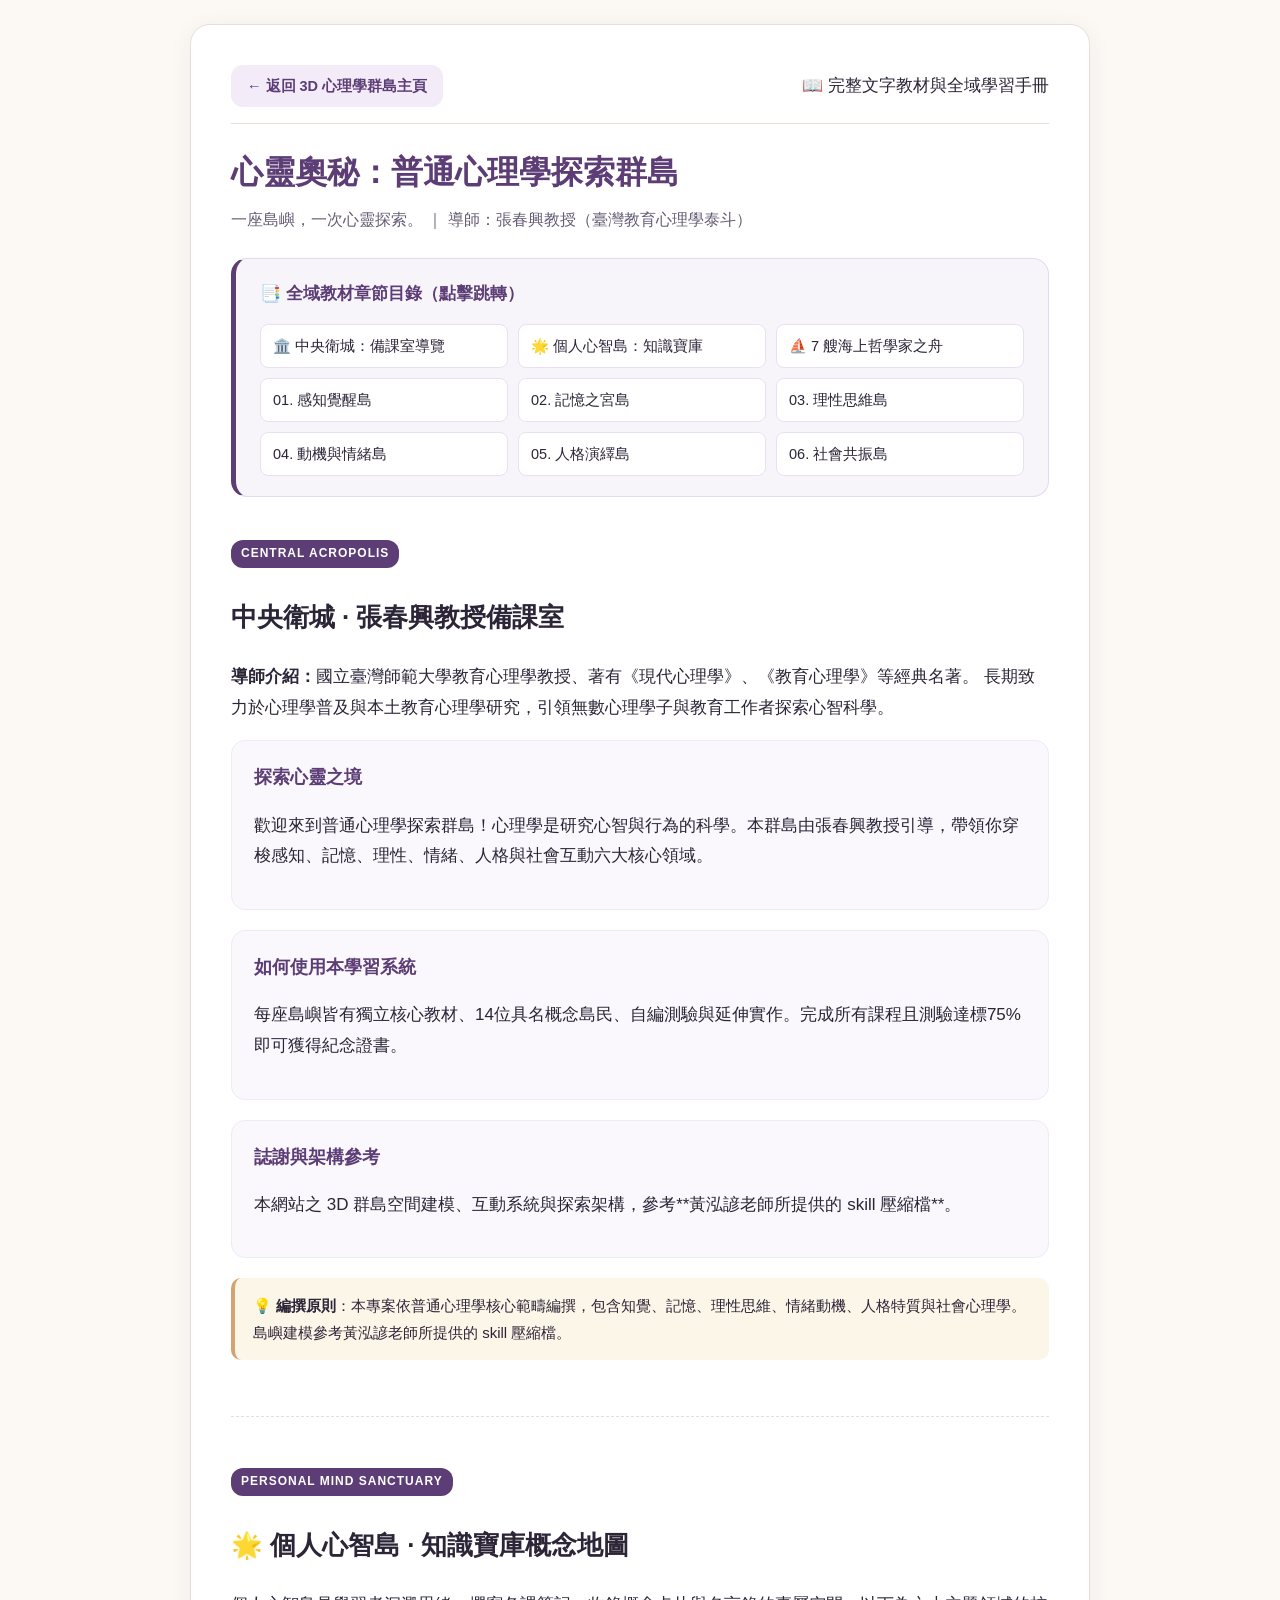
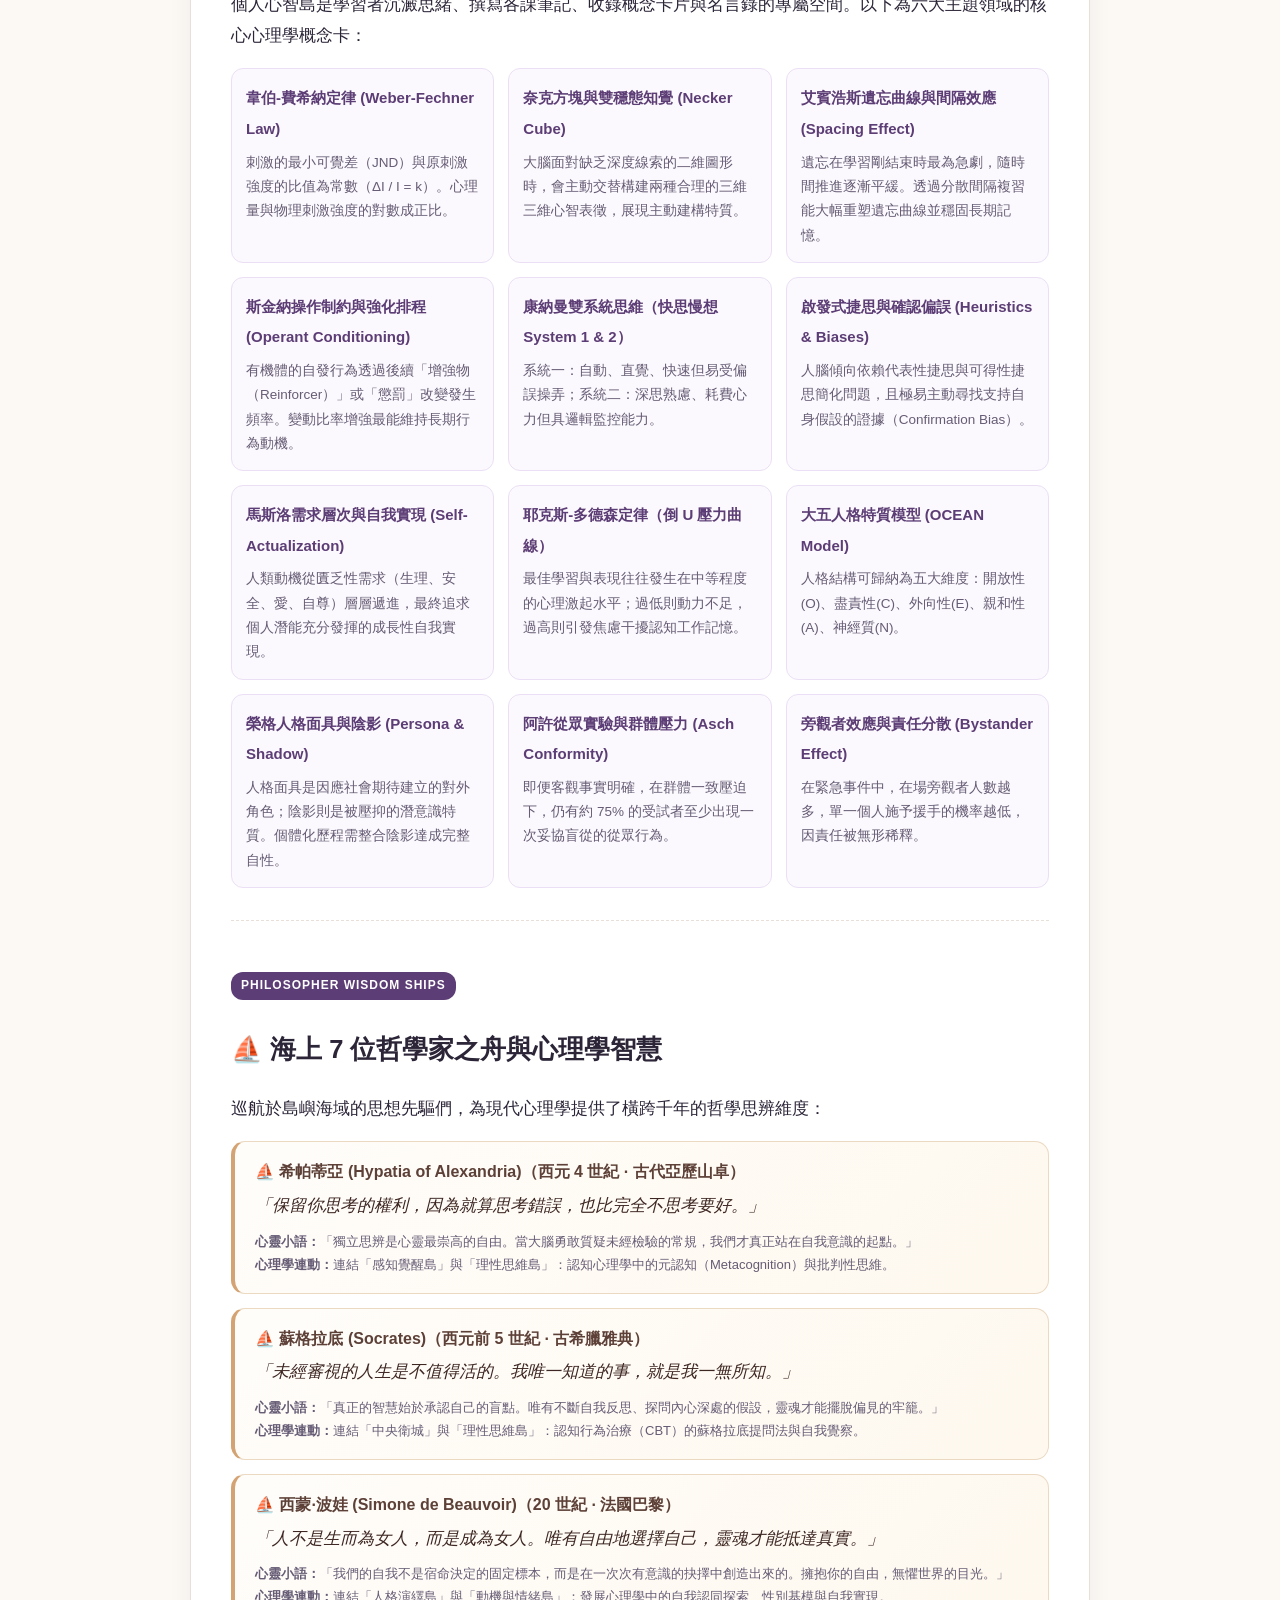
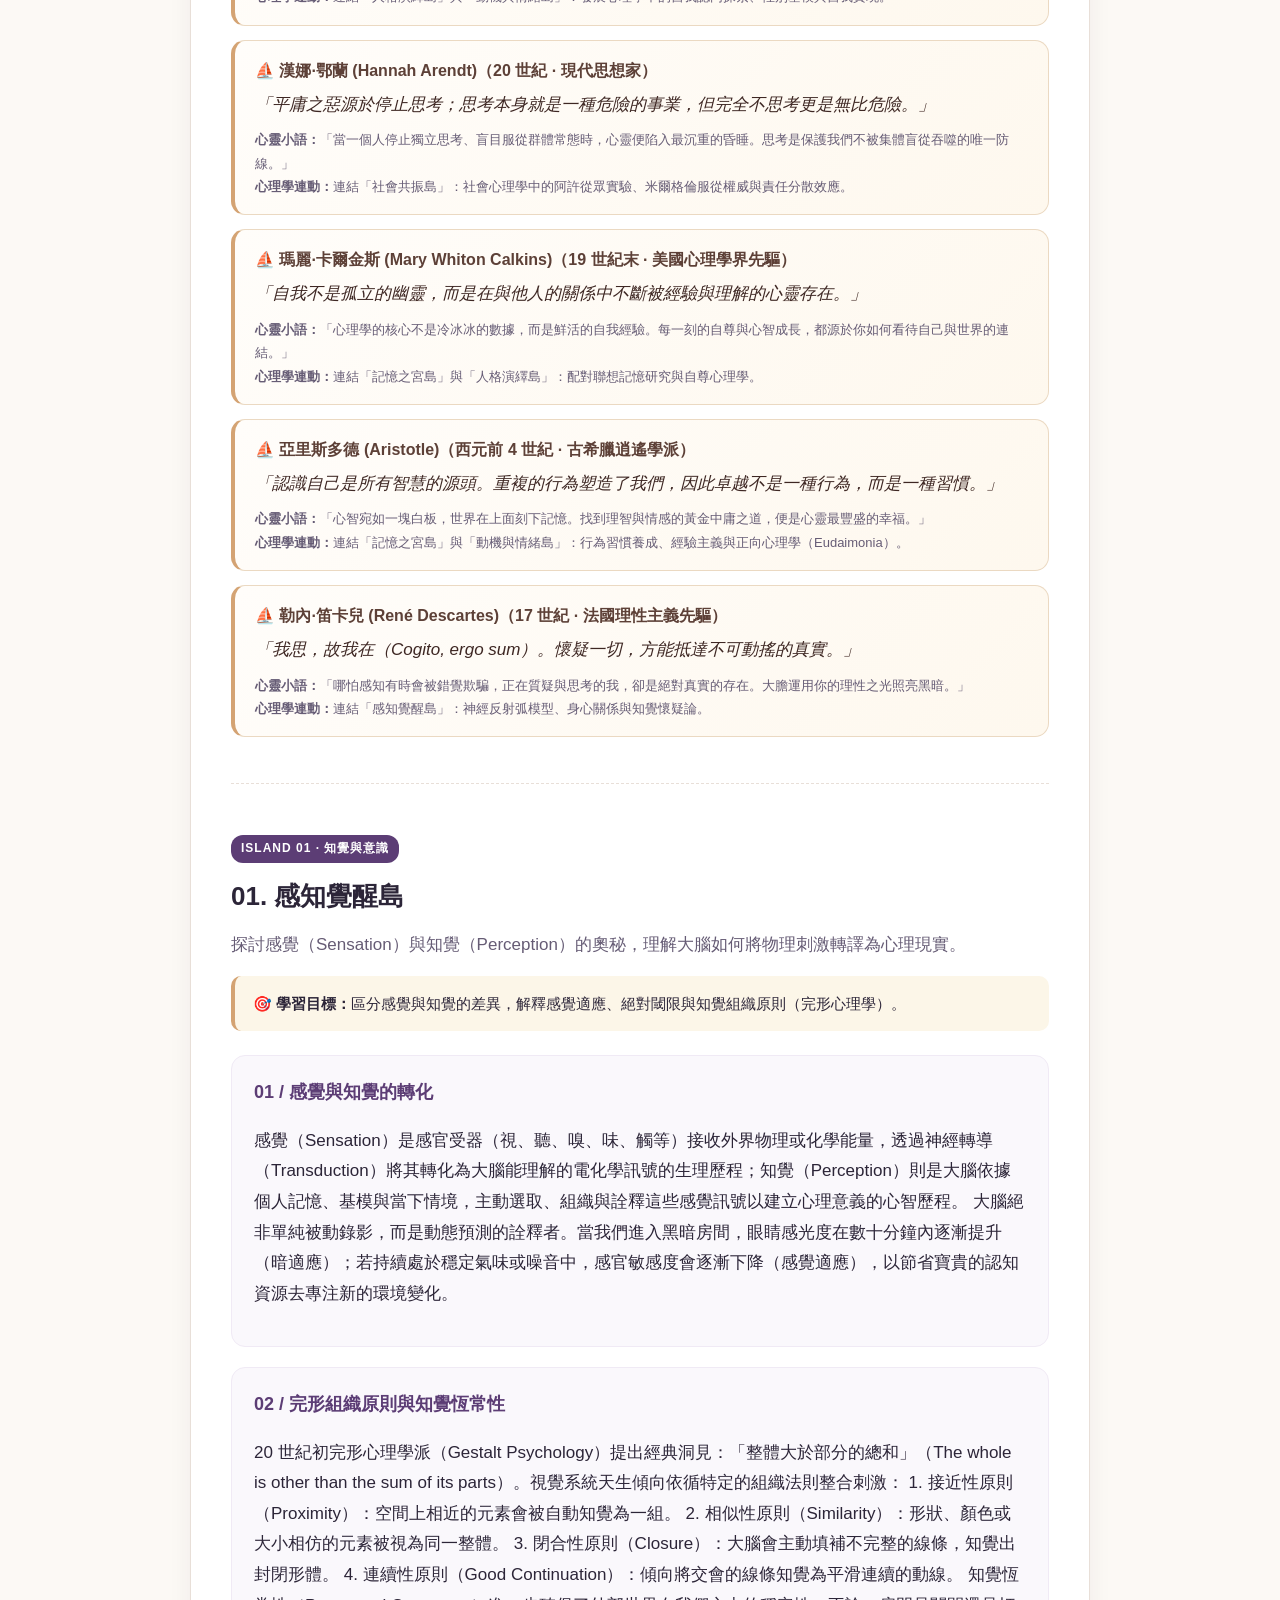
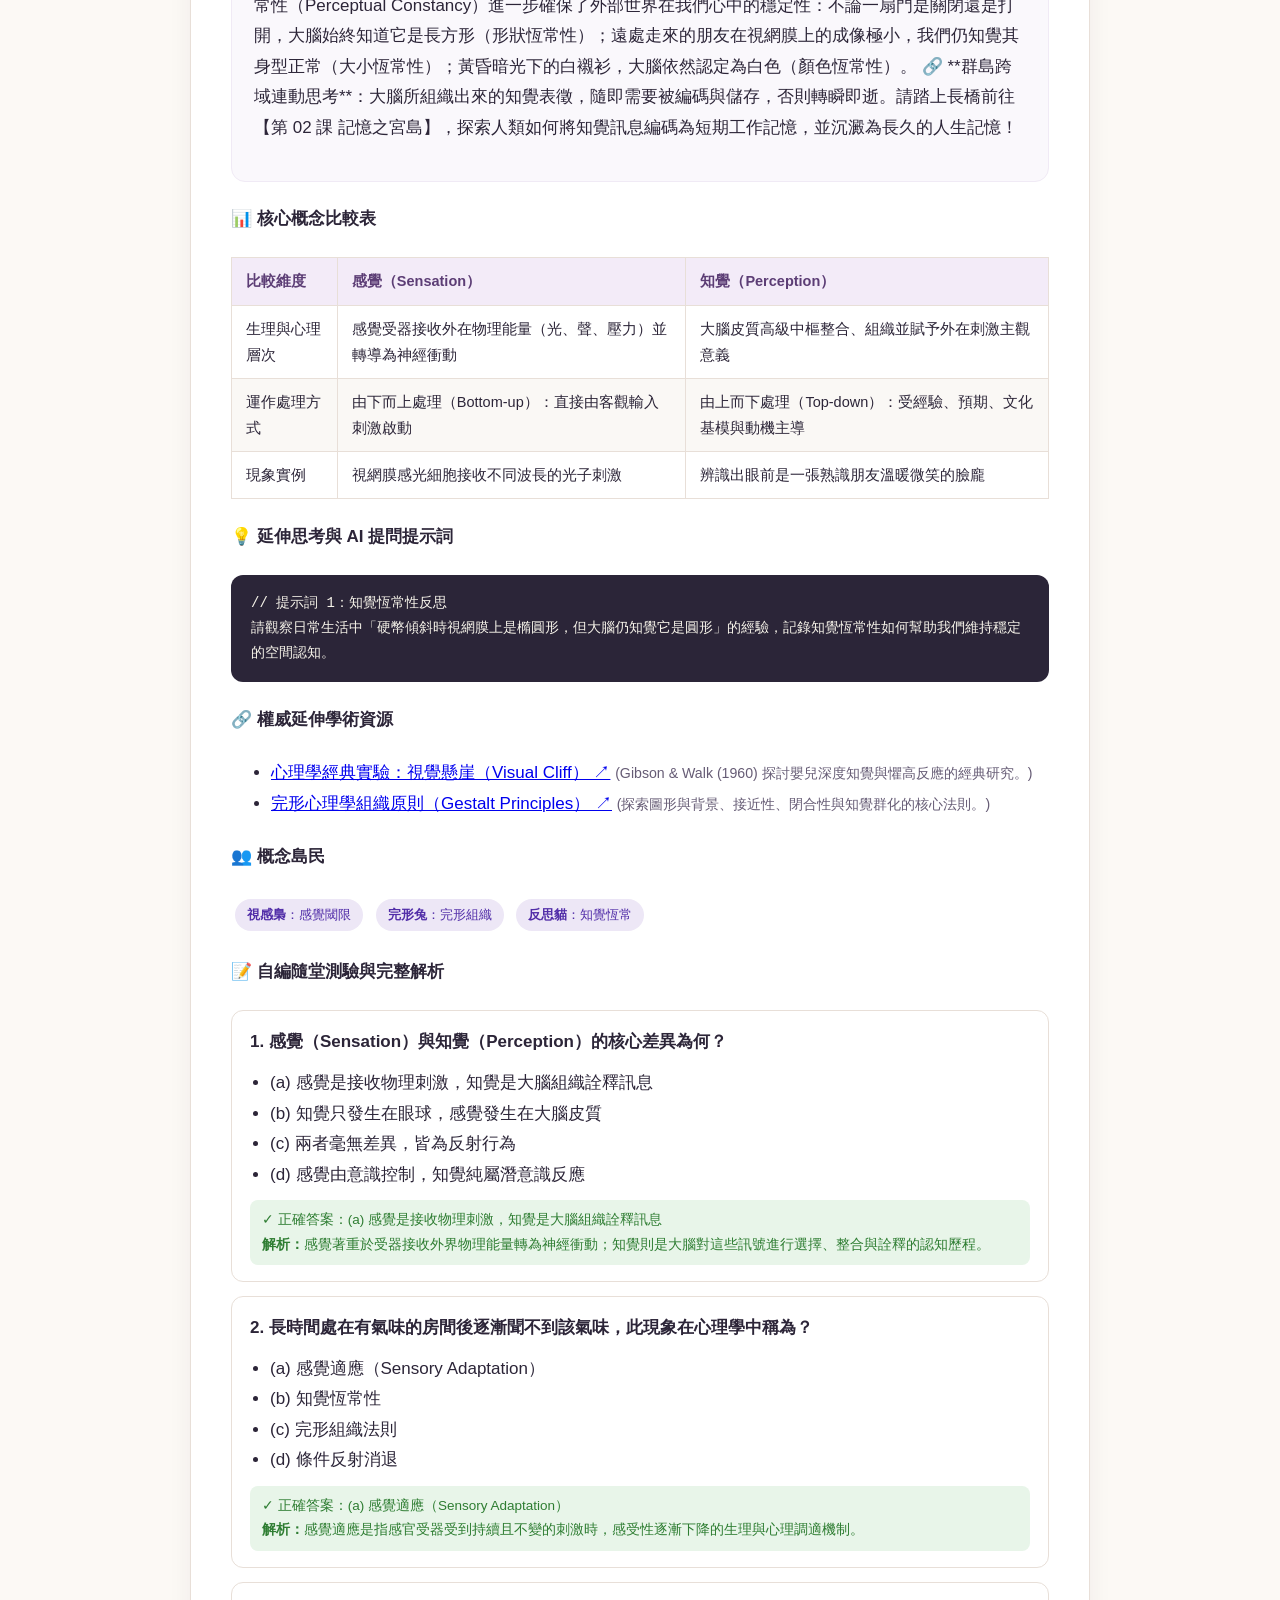
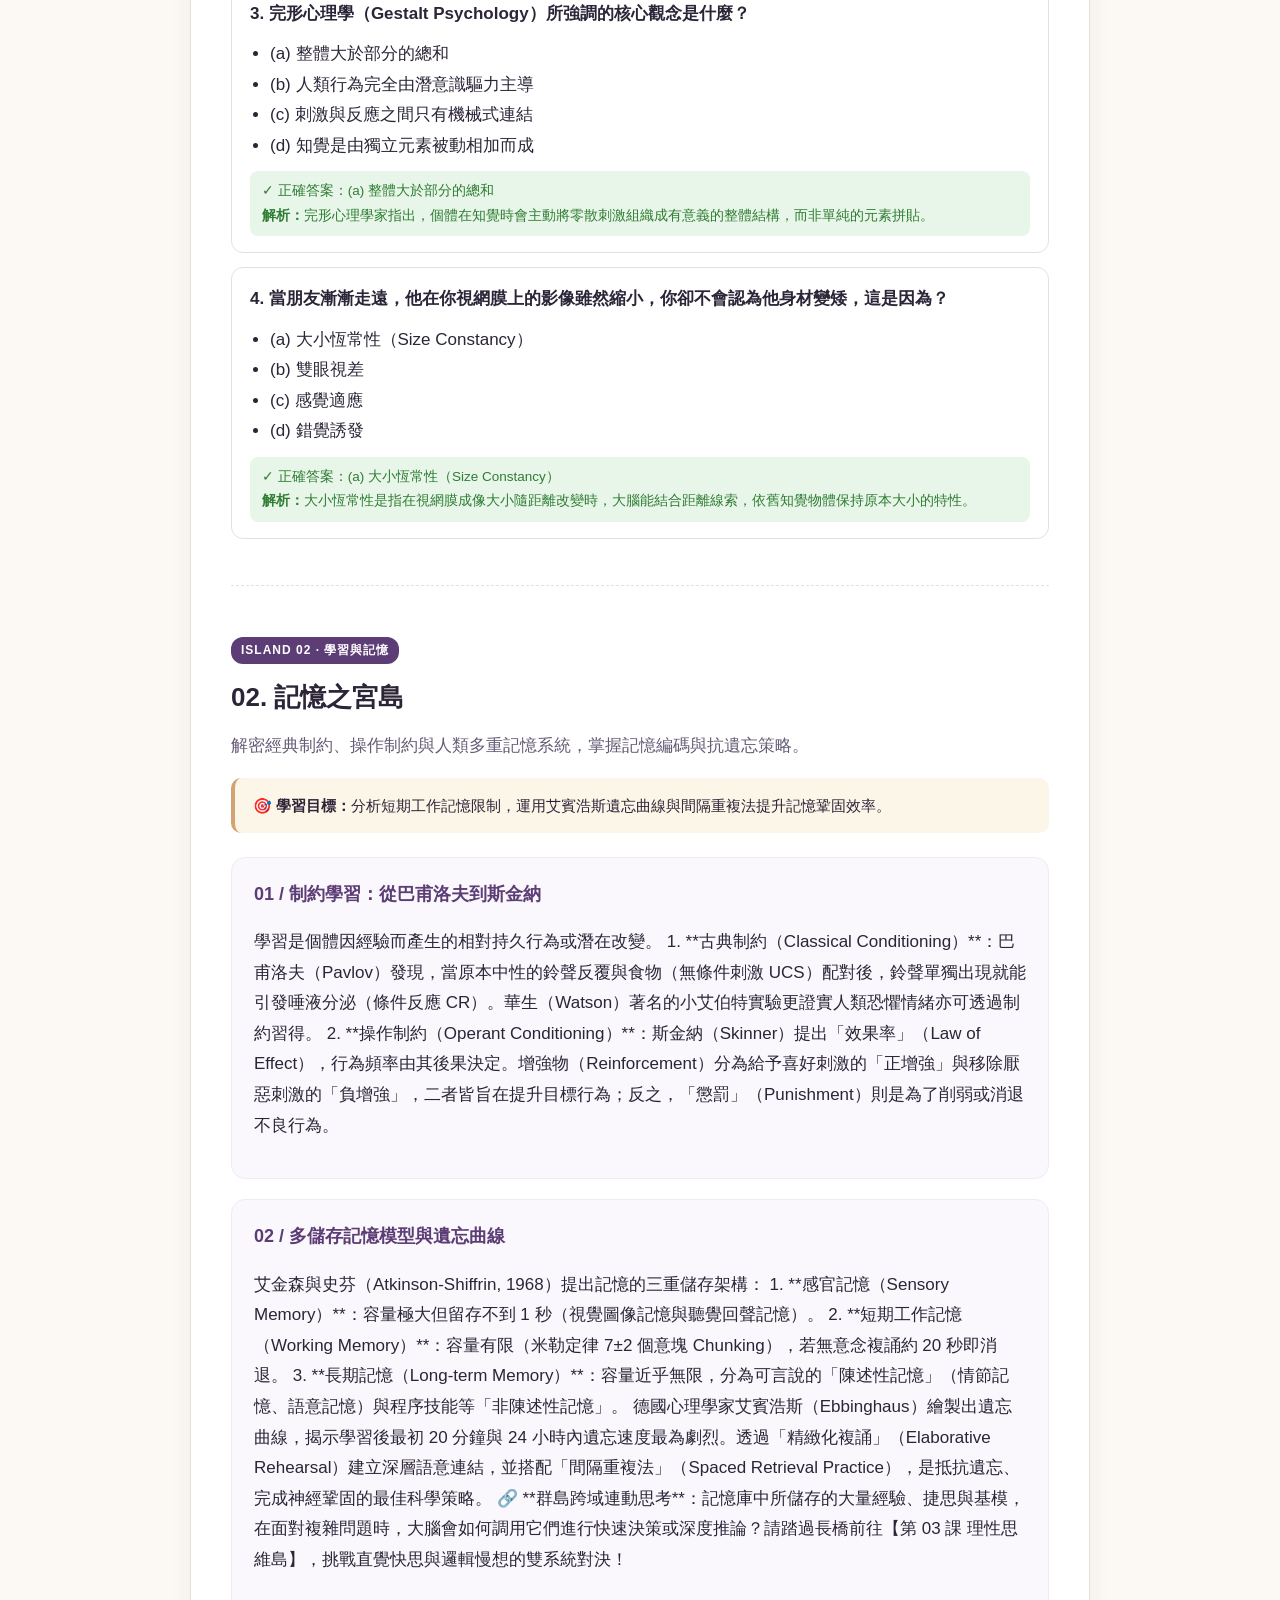
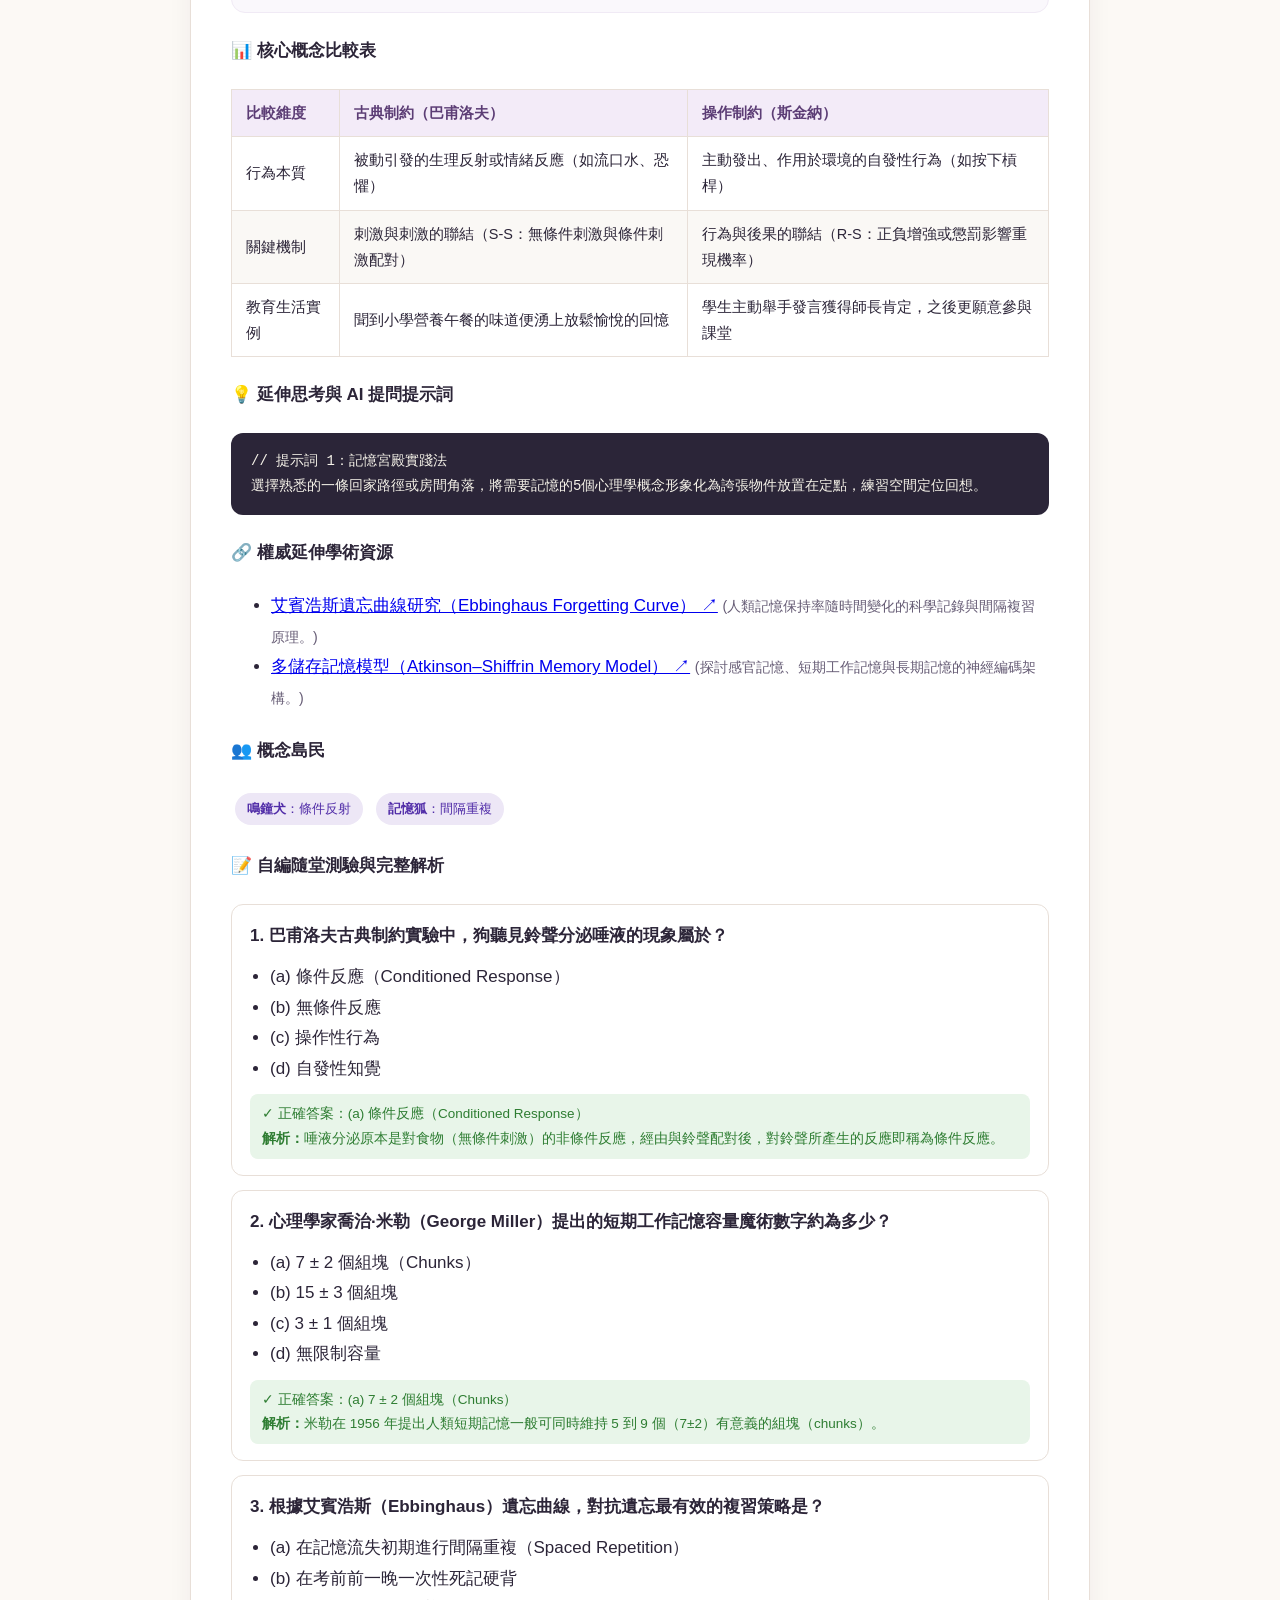
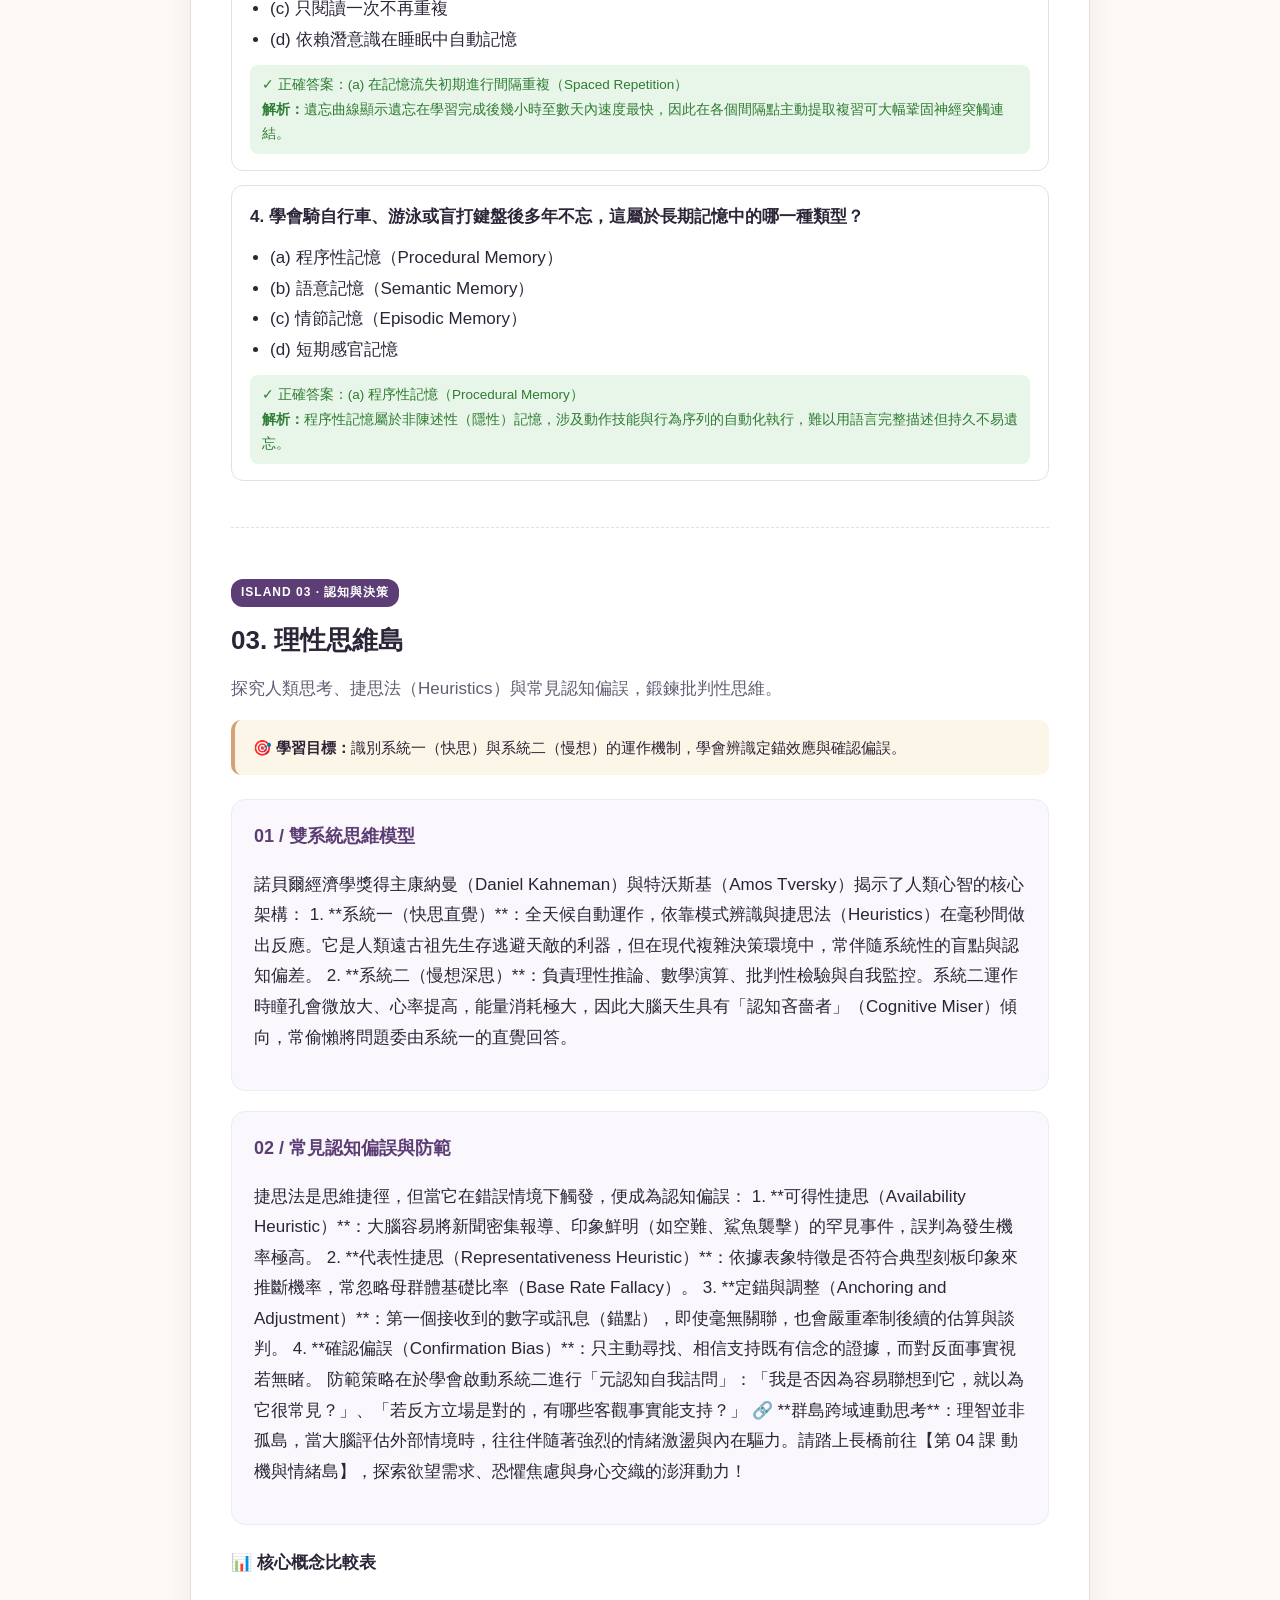
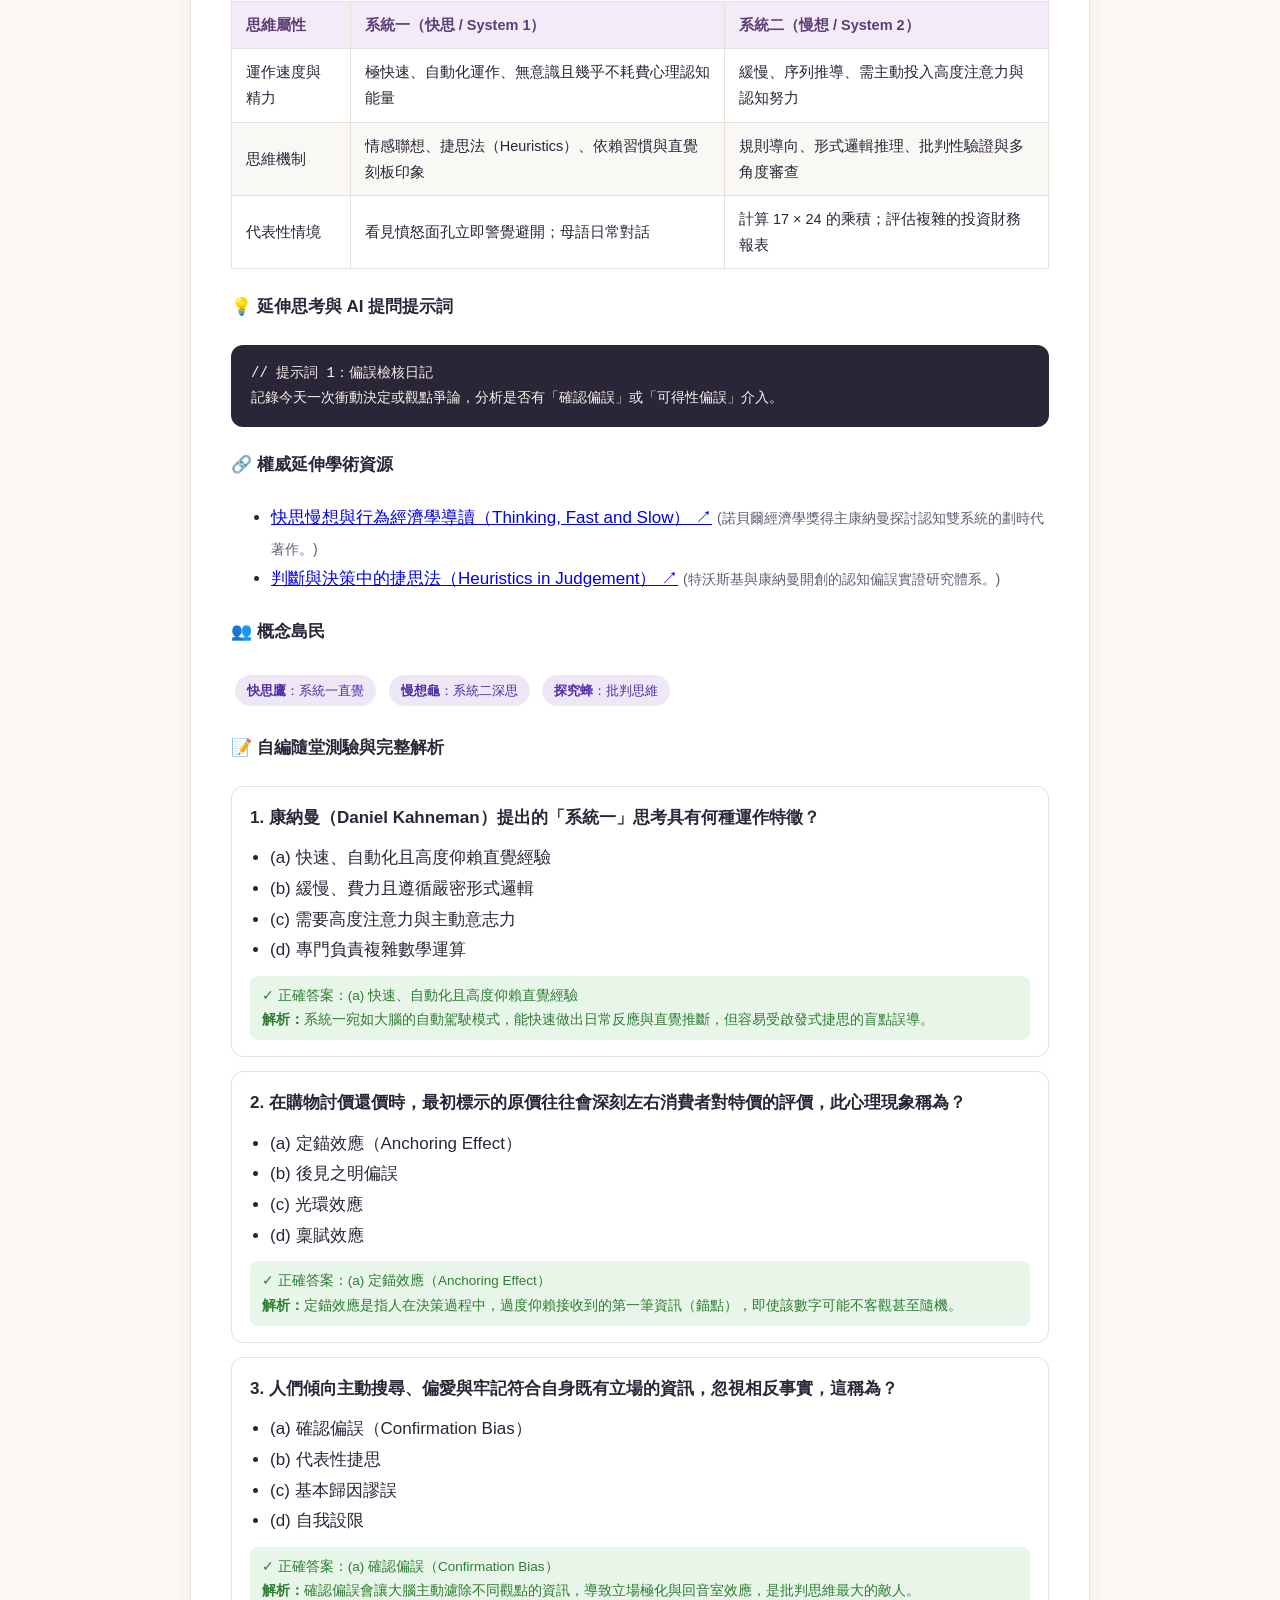
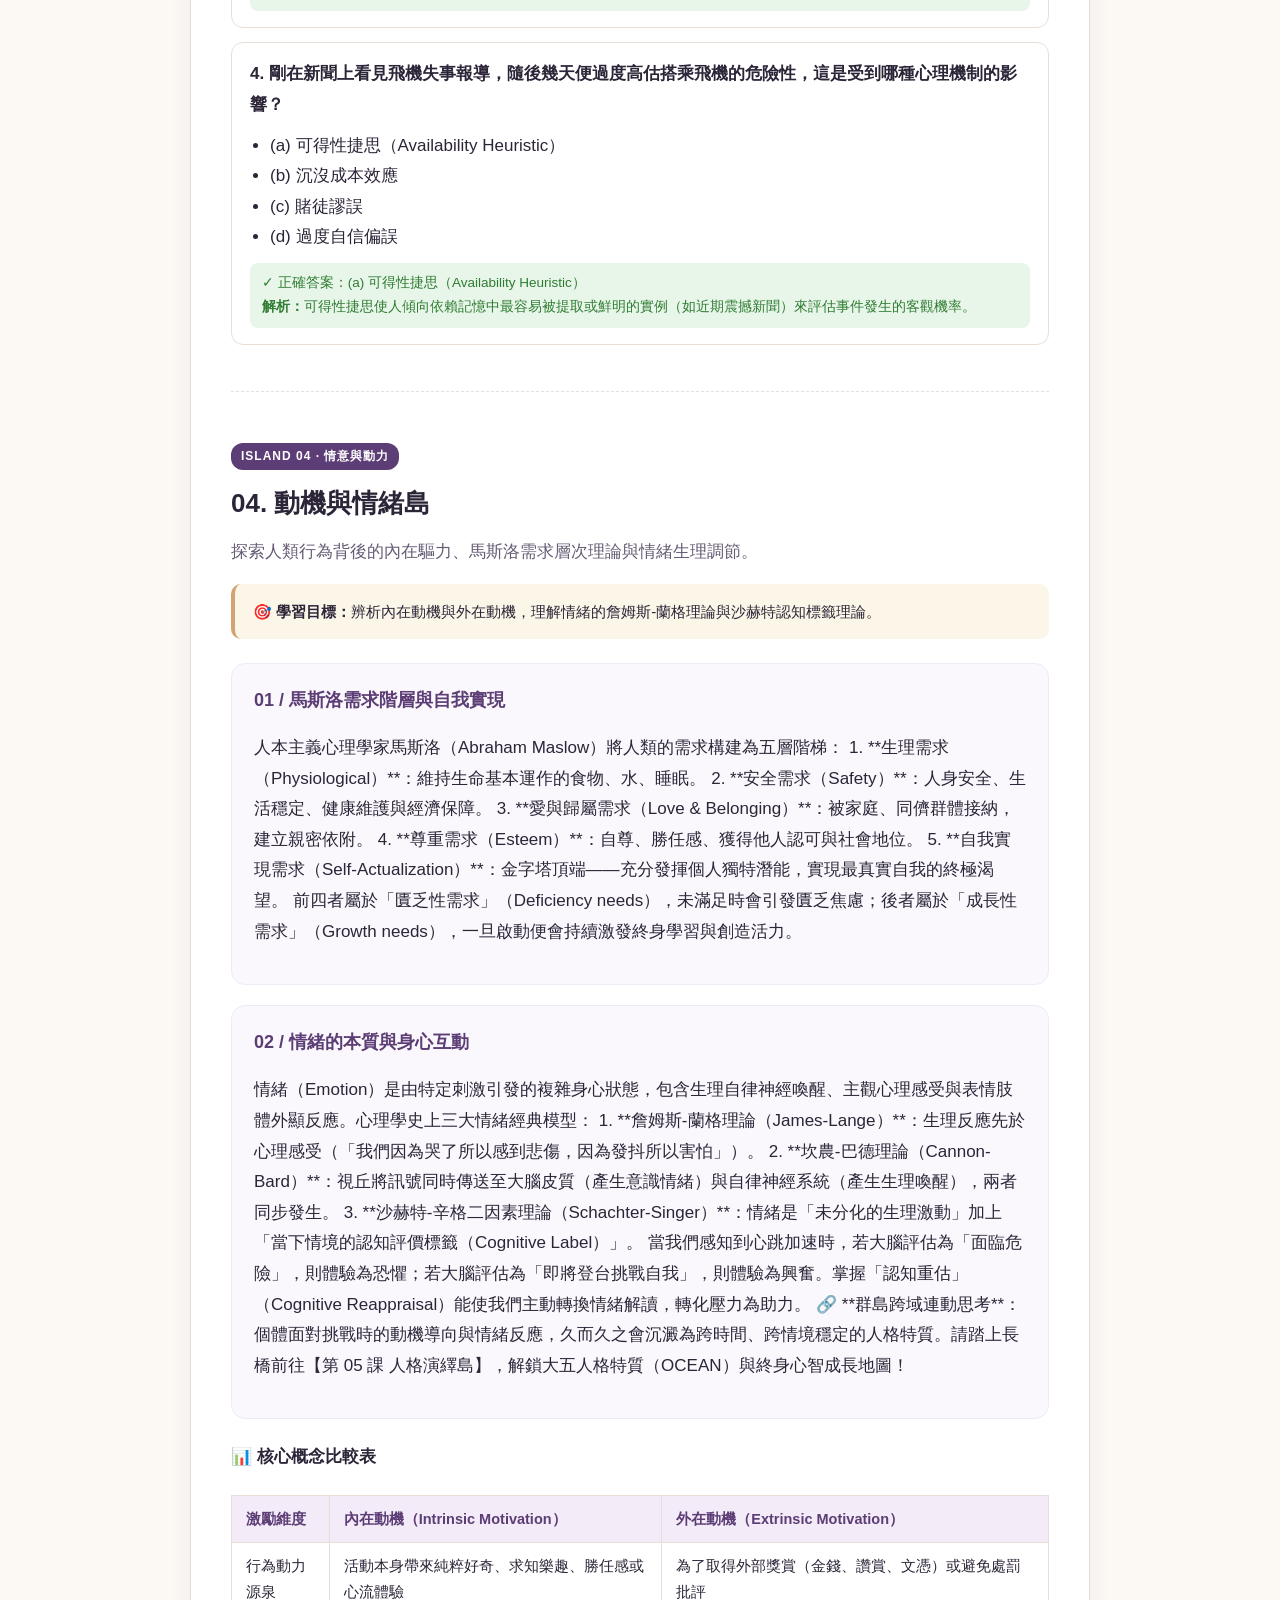
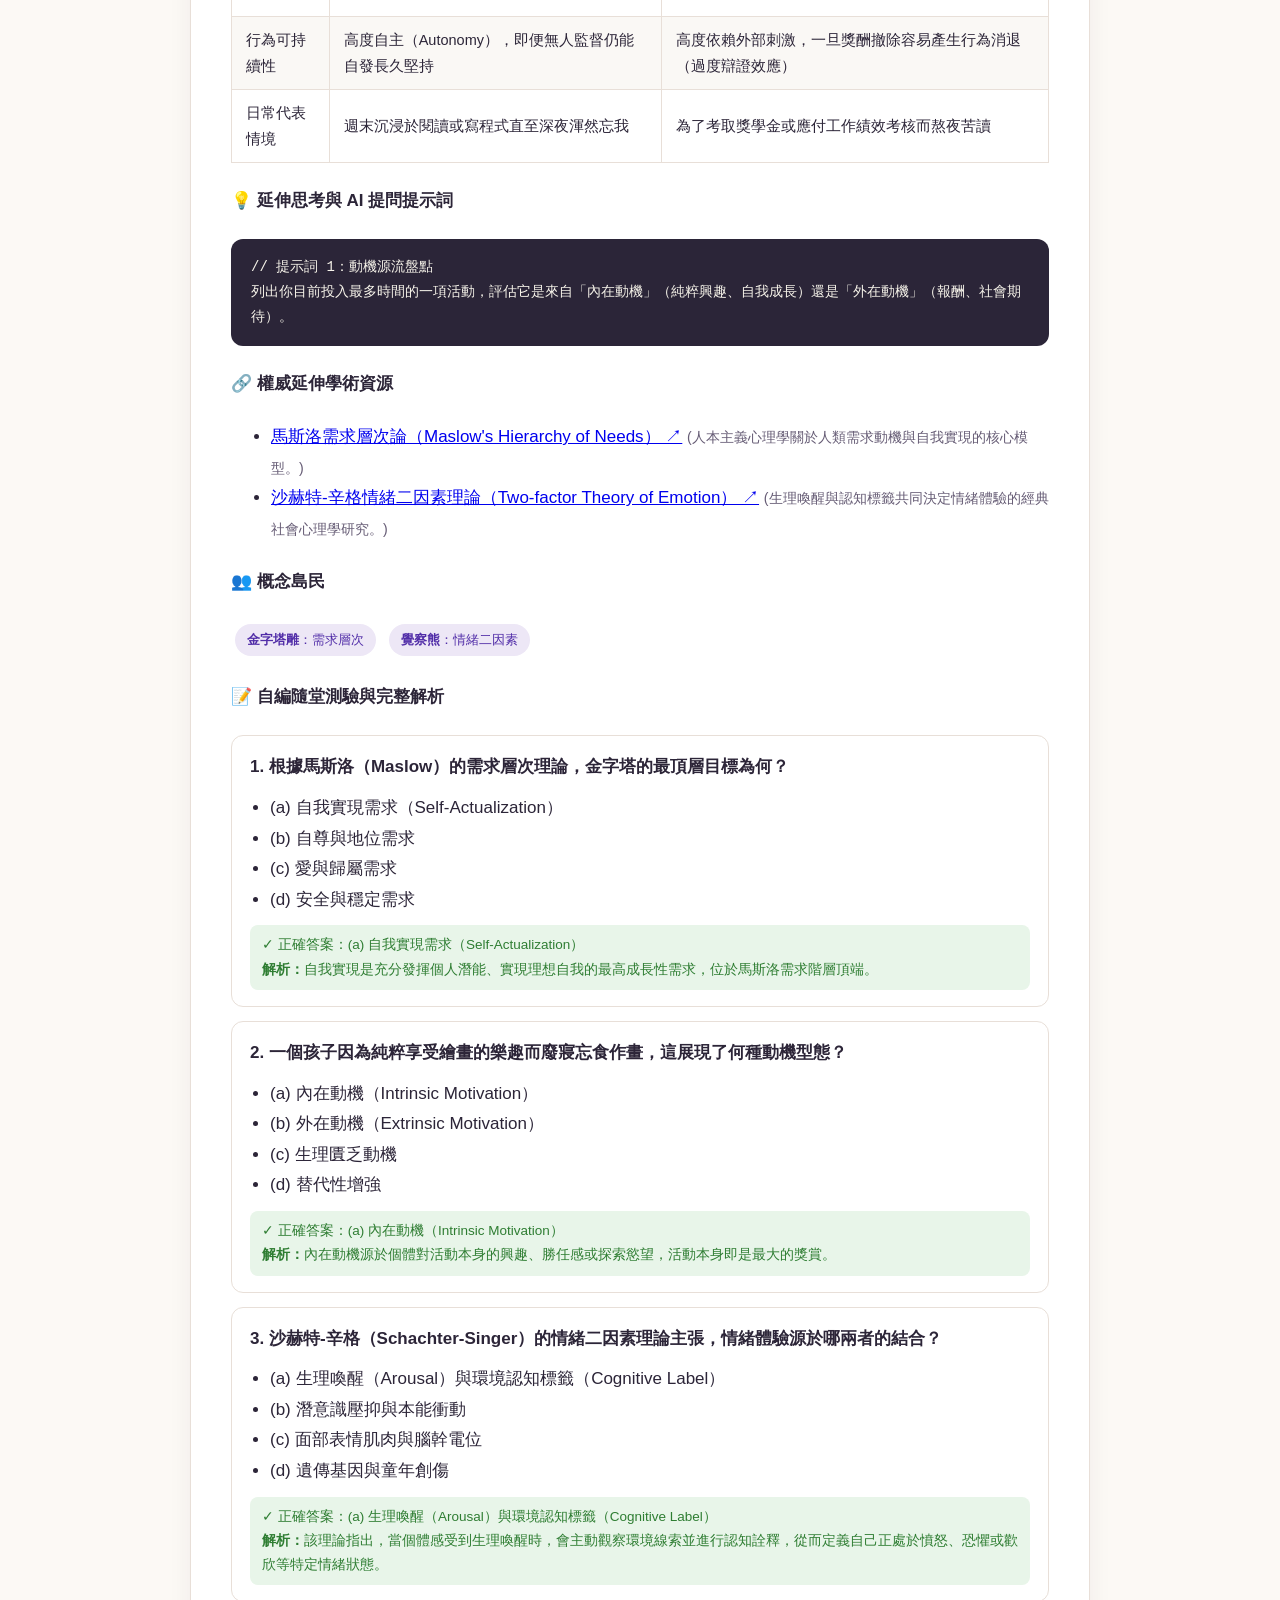
==== commit 35d0202c: "Deploy: 心理學探索群島 3D 網站最新版本" ====
--- a/content.html
+++ b/content.html
@@ -1 +1,1203 @@
-<!doctype html><html lang="zh-Hant"><meta charset="utf-8"><meta name="viewport" content="width=device-width,initial-scale=1"><title>完整文字教材｜心靈奧秘：普通心理學探索群島</title><style>body{font:18px/1.8 system-ui;max-width:850px;margin:auto;padding:24px;background:#fffaf1;color:#382e42}pre,p{white-space:pre-wrap;overflow-wrap:anywhere}table{border-collapse:collapse}td,th{border:1px solid;padding:8px}a{color:#5f357e}</style><body><main><a href="./">返回群島首頁</a><h1>心靈奧秘：普通心理學探索群島</h1><p>本專案依普通心理學核心範疇編撰，包含知覺、記憶、理性思維、情緒動機、人格特質與社會心理學。島嶼建模參考黃泓諺老師所提供的 skill 壓縮檔。</p><h2>講師介紹：張春興教授／臺灣教育心理學泰斗</h2><p>國立臺灣師範大學教育心理學教授、著有《現代心理學》、《教育心理學》等經典名著。</p><p>長期致力於心理學普及與本土教育心理學研究，引領無數心理學子與教育工作者探索心智科學。</p><p>曾任國立臺灣師範大學教育心理與輔導學系主任、教育學院院長。</p><ul><li>教育心理學講座</li><li>心靈科學推廣</li><li>經典心理學教材傳承</li></ul><h3>探索心靈之境</h3><p>歡迎來到普通心理學探索群島！心理學是研究心智與行為的科學。本群島由張春興教授引導，帶領你穿梭感知、記憶、理性、情緒、人格與社會互動六大核心領域。</p><h3>如何使用本學習系統</h3><p>每座島嶼皆有獨立核心教材、14位具名概念島民、自編測驗與延伸實作。完成所有課程且測驗達標75%即可獲得紀念證書。</p><h3>誌謝與架構參考</h3><p>本網站之 3D 群島空間建模、互動系統與探索架構，參考**黃泓諺老師所提供的 skill 壓縮檔**。</p><section><h2>1. 感知覺醒島</h2><p>探討感覺（Sensation）與知覺（Perception）的奧秘，理解大腦如何將物理刺激轉譯為心理現實。</p><p>學習目標：區分感覺與知覺的差異，解釋感覺適應、絕對閾限與知覺組織原則（完形心理學）。</p><h3>感覺與知覺的轉化</h3><p>感覺是感覺受器接收外界物理能量並轉為神經衝動的歷程；知覺則是大腦組織、詮釋這些感覺訊息以賦予意義的心理歷程。大腦並非單純錄影，而是主動建構我們眼前的世界。</p><h3>完形組織原則與知覺恆常性</h3><p>完形心理學（Gestalt）提出「整體大於部分的總和」。透過接近性、相似性、閉合性與連續性法則，大腦自動整合視覺片段。知覺恆常性（大小、形狀、顏色）則讓我們在環境刺激改變時仍保持穩定認知。</p><h3>知覺恆常性反思</h3><pre>請觀察日常生活中「硬幣傾斜時視網膜上是橢圓形，但大腦仍知覺它是圓形」的經驗，記錄知覺恆常性如何幫助我們維持穩定的空間認知。</pre><p><a href="https://en.wikipedia.org/wiki/Visual_cliff" target="_blank" rel="noopener noreferrer">心理學經典實驗：視覺懸崖</a> Gibson &amp; Walk (1960) 探討嬰兒深度知覺的經典研究。</p><h3>自編練習題</h3><details><summary>感覺（Sensation）與知覺（Perception）的核心差異為何？</summary><ol><li>感覺是接收物理刺激，知覺是大腦組織詮釋訊息</li><li>知覺只發生在眼球，感覺發生在大腦皮質</li><li>兩者毫無差異，皆為反射行為</li><li>感覺由意識控制，知覺純屬潛意識反應</li></ol><p>正確答案：感覺是接收物理刺激，知覺是大腦組織詮釋訊息<br>感覺著重於受器接收外界物理能量轉為神經衝動；知覺則是大腦對這些訊號進行選擇、整合與詮釋的認知歷程。</p></details><details><summary>長時間處在有氣味的房間後逐漸聞不到該氣味，此現象在心理學中稱為？</summary><ol><li>感覺適應（Sensory Adaptation）</li><li>知覺恆常性</li><li>完形組織法則</li><li>條件反射消退</li></ol><p>正確答案：感覺適應（Sensory Adaptation）<br>感覺適應是指感官受器受到持續且不變的刺激時，感受性逐漸下降的生理與心理調適機制。</p></details><details><summary>完形心理學（Gestalt Psychology）所強調的核心觀念是什麼？</summary><ol><li>整體大於部分的總和</li><li>人類行為完全由潛意識驅力主導</li><li>刺激與反應之間只有機械式連結</li><li>知覺是由獨立元素被動相加而成</li></ol><p>正確答案：整體大於部分的總和<br>完形心理學家指出，個體在知覺時會主動將零散刺激組織成有意義的整體結構，而非單純的元素拼貼。</p></details><details><summary>當朋友漸漸走遠，他在你視網膜上的影像雖然縮小，你卻不會認為他身材變矮，這是因為？</summary><ol><li>大小恆常性（Size Constancy）</li><li>雙眼視差</li><li>感覺適應</li><li>錯覺誘發</li></ol><p>正確答案：大小恆常性（Size Constancy）<br>大小恆常性是指在視網膜成像大小隨距離改變時，大腦能結合距離線索，依舊知覺物體保持原本大小的特性。</p></details></section><section><h2>2. 記憶之宮島</h2><p>解密經典制約、操作制約與人類多重記憶系統，掌握記憶編碼與抗遺忘策略。</p><p>學習目標：分析短期工作記憶限制，運用艾賓浩斯遺忘曲線與間隔重複法提升記憶鞏固效率。</p><h3>制約學習：從巴甫洛夫到斯金納</h3><p>經典制約（古典制約）探討非條件刺激與條件刺激的聯結（如狗聽到鐘聲流口水）；操作制約則聚焦於行為後的強化（正強化、負強化）與懲罰如何塑造個體主動行為。</p><h3>多儲存記憶模型與遺忘曲線</h3><p>感官記憶、短期記憶（工作記憶，容量約7±2組塊）與長期記憶（陳述性與非陳述性）構成記憶的三重架構。艾賓浩斯發現遺忘在剛學完後最快，間隔複習（Spaced Repetition）是鞏固長期記憶最有效的途徑。</p><h3>記憶宮殿實踐法</h3><pre>選擇熟悉的一條回家路徑或房間角落，將需要記憶的5個心理學概念形象化為誇張物件放置在定點，練習空間定位回想。</pre><p><a href="https://en.wikipedia.org/wiki/Forgetting_curve" target="_blank" rel="noopener noreferrer">艾賓浩斯遺忘曲線研究</a> 人類記憶保持率隨時間變化的科學記錄。</p><h3>自編練習題</h3><details><summary>巴甫洛夫古典制約實驗中，狗聽見鈴聲分泌唾液的現象屬於？</summary><ol><li>條件反應（Conditioned Response）</li><li>無條件反應</li><li>操作性行為</li><li>自發性知覺</li></ol><p>正確答案：條件反應（Conditioned Response）<br>唾液分泌原本是對食物（無條件刺激）的非條件反應，經由與鈴聲配對後，對鈴聲所產生的反應即稱為條件反應。</p></details><details><summary>心理學家喬治·米勒（George Miller）提出的短期工作記憶容量魔術數字約為多少？</summary><ol><li>7 ± 2 個組塊（Chunks）</li><li>15 ± 3 個組塊</li><li>3 ± 1 個組塊</li><li>無限制容量</li></ol><p>正確答案：7 ± 2 個組塊（Chunks）<br>米勒在 1956 年提出人類短期記憶一般可同時維持 5 到 9 個（7±2）有意義的組塊（chunks）。</p></details><details><summary>根據艾賓浩斯（Ebbinghaus）遺忘曲線，對抗遺忘最有效的複習策略是？</summary><ol><li>在記憶流失初期進行間隔重複（Spaced Repetition）</li><li>在考前前一晚一次性死記硬背</li><li>只閱讀一次不再重複</li><li>依賴潛意識在睡眠中自動記憶</li></ol><p>正確答案：在記憶流失初期進行間隔重複（Spaced Repetition）<br>遺忘曲線顯示遺忘在學習完成後幾小時至數天內速度最快，因此在各個間隔點主動提取複習可大幅鞏固神經突觸連結。</p></details><details><summary>學會騎自行車、游泳或盲打鍵盤後多年不忘，這屬於長期記憶中的哪一種類型？</summary><ol><li>程序性記憶（Procedural Memory）</li><li>語意記憶（Semantic Memory）</li><li>情節記憶（Episodic Memory）</li><li>短期感官記憶</li></ol><p>正確答案：程序性記憶（Procedural Memory）<br>程序性記憶屬於非陳述性（隱性）記憶，涉及動作技能與行為序列的自動化執行，難以用語言完整描述但持久不易遺忘。</p></details></section><section><h2>3. 理性思維島</h2><p>探究人類思考、捷思法（Heuristics）與常見認知偏誤，鍛鍊批判性思維。</p><p>學習目標：識別系統一（快思）與系統二（慢想）的運作機制，學會辨識定錨效應與確認偏誤。</p><h3>雙系統思維模型</h3><p>康納曼（Daniel Kahneman）提出人類思維由「系統一」（直覺、快速、自動化、消耗能量少）與「系統二」（深思、緩慢、邏輯運算、需高度專注）共同主導。捷思法是系統一為節省心力採取的思考捷徑。</p><h3>常見認知偏誤與防範</h3><p>可得性捷思使人過度高估容易聯想事件的發生率；定錨效應讓人過度受初始數字影響；確認偏誤則讓人只尋找支持既有觀點的證據。保持對自身認知盲點的警覺是理性思考的起點。</p><h3>偏誤檢核日記</h3><pre>記錄今天一次衝動決定或觀點爭論，分析是否有「確認偏誤」或「可得性偏誤」介入。</pre><p><a href="https://en.wikipedia.org/wiki/Thinking,_Fast_and_Slow" target="_blank" rel="noopener noreferrer">快思慢想與行為經濟學導讀</a> 諾貝爾經濟學獎得主康納曼經典代表作。</p><h3>自編練習題</h3><details><summary>康納曼（Daniel Kahneman）提出的「系統一」思考具有何種運作特徵？</summary><ol><li>快速、自動化且高度仰賴直覺經驗</li><li>緩慢、費力且遵循嚴密形式邏輯</li><li>需要高度注意力與主動意志力</li><li>專門負責複雜數學運算</li></ol><p>正確答案：快速、自動化且高度仰賴直覺經驗<br>系統一宛如大腦的自動駕駛模式，能快速做出日常反應與直覺推斷，但容易受啟發式捷思的盲點誤導。</p></details><details><summary>在購物討價還價時，最初標示的原價往往會深刻左右消費者對特價的評價，此心理現象稱為？</summary><ol><li>定錨效應（Anchoring Effect）</li><li>後見之明偏誤</li><li>光環效應</li><li>稟賦效應</li></ol><p>正確答案：定錨效應（Anchoring Effect）<br>定錨效應是指人在決策過程中，過度仰賴接收到的第一筆資訊（錨點），即使該數字可能不客觀甚至隨機。</p></details><details><summary>人們傾向主動搜尋、偏愛與牢記符合自身既有立場的資訊，忽視相反事實，這稱為？</summary><ol><li>確認偏誤（Confirmation Bias）</li><li>代表性捷思</li><li>基本歸因謬誤</li><li>自我設限</li></ol><p>正確答案：確認偏誤（Confirmation Bias）<br>確認偏誤會讓大腦主動濾除不同觀點的資訊，導致立場極化與回音室效應，是批判思維最大的敵人。</p></details><details><summary>剛在新聞上看見飛機失事報導，隨後幾天便過度高估搭乘飛機的危險性，這是受到哪種心理機制的影響？</summary><ol><li>可得性捷思（Availability Heuristic）</li><li>沉沒成本效應</li><li>賭徒謬誤</li><li>過度自信偏誤</li></ol><p>正確答案：可得性捷思（Availability Heuristic）<br>可得性捷思使人傾向依賴記憶中最容易被提取或鮮明的實例（如近期震撼新聞）來評估事件發生的客觀機率。</p></details></section><section><h2>4. 動機與情緒島</h2><p>探索人類行為背後的內在驅力、馬斯洛需求層次理論與情緒生理調節。</p><p>學習目標：辨析內在動機與外在動機，理解情緒的詹姆斯-蘭格理論與沙赫特認知標籤理論。</p><h3>馬斯洛需求階層與自我實現</h3><p>馬斯洛將人類需求由基底向頂層排列：生理需求、安全需求、愛與歸屬、尊重需求，直到最高階的「自我實現需求」。當較低層次匱乏需求獲得滿足後，成長性需求便會成為主要動機。</p><h3>情緒的本質與身心互動</h3><p>情緒包含生理喚醒、主觀體驗與外顯行為。沙赫特-辛格二因素理論指出，情緒是「生理喚醒」加上「認知評價」的產物。學會情緒覺察與正向重估（Cognitive Reappraisal）能有效化解焦慮。</p><h3>動機源流盤點</h3><pre>列出你目前投入最多時間的一項活動，評估它是來自「內在動機」（純粹興趣、自我成長）還是「外在動機」（報酬、社會期待）。</pre><p><a href="https://en.wikipedia.org/wiki/Maslow%27s_hierarchy_of_needs" target="_blank" rel="noopener noreferrer">馬斯洛需求層次論</a> 人本主義心理學核心理論架構。</p><h3>自編練習題</h3><details><summary>根據馬斯洛（Maslow）的需求層次理論，金字塔的最頂層目標為何？</summary><ol><li>自我實現需求（Self-Actualization）</li><li>自尊與地位需求</li><li>愛與歸屬需求</li><li>安全與穩定需求</li></ol><p>正確答案：自我實現需求（Self-Actualization）<br>自我實現是充分發揮個人潛能、實現理想自我的最高成長性需求，位於馬斯洛需求階層頂端。</p></details><details><summary>一個孩子因為純粹享受繪畫的樂趣而廢寢忘食作畫，這展現了何種動機型態？</summary><ol><li>內在動機（Intrinsic Motivation）</li><li>外在動機（Extrinsic Motivation）</li><li>生理匱乏動機</li><li>替代性增強</li></ol><p>正確答案：內在動機（Intrinsic Motivation）<br>內在動機源於個體對活動本身的興趣、勝任感或探索慾望，活動本身即是最大的獎賞。</p></details><details><summary>沙赫特-辛格（Schachter-Singer）的情緒二因素理論主張，情緒體驗源於哪兩者的結合？</summary><ol><li>生理喚醒（Arousal）與環境認知標籤（Cognitive Label）</li><li>潛意識壓抑與本能衝動</li><li>面部表情肌肉與腦幹電位</li><li>遺傳基因與童年創傷</li></ol><p>正確答案：生理喚醒（Arousal）與環境認知標籤（Cognitive Label）<br>該理論指出，當個體感受到生理喚醒時，會主動觀察環境線索並進行認知詮釋，從而定義自己正處於憤怒、恐懼或歡欣等特定情緒狀態。</p></details><details><summary>當遭遇演講緊張時，主動將「心跳加速」重新詮釋為「身體正充滿能量迎接挑戰」，此調節策略稱為？</summary><ol><li>認知重估（Cognitive Reappraisal）</li><li>情緒壓抑</li><li>逃避反應</li><li>習得無助</li></ol><p>正確答案：認知重估（Cognitive Reappraisal）<br>認知重估透過改變對引發情緒刺激的認知評價，主動轉化情緒反應的強度或性質，是一種成熟健康的適應策略。</p></details></section><section><h2>5. 人格演繹島</h2><p>探究個體獨特且持續的行為模式，解析大五人格特質（OCEAN）與艾瑞克森心理社會發展。</p><p>學習目標：理解大五人格特質（開放性、嚴謹性、外向性、親和性、神經質）並認識自尊與自我效能。</p><h3>大五人格模型（Big Five）</h3><p>現代特質論公認的五大維度為 OCEAN：開放性（Openness）、嚴謹性（Conscientiousness）、外向性（Extraversion）、親和性（Agreeableness）與神經質／情緒穩定性（Neuroticism）。每個人在各維度上都有連續性的落點。</p><h3>自我效能與終身發展</h3><p>班杜拉（Bandura）提出「自我效能感」（Self-efficacy），即個體對自己能否成功完成某項任務的信心信念。艾瑞克森則將人生劃分為八個心理社會階段，每個階段皆有其核心衝突與自我成長課題。</p><h3>自我特質星盤</h3><pre>以 1 到 5 分為自己的 OCEAN 五個特質維度打分，並舉出一個近期行為佐證你的自我觀察。</pre><p><a href="https://en.wikipedia.org/wiki/Big_Five_personality_traits" target="_blank" rel="noopener noreferrer">大五人格模型科學概覽</a> 實證心理學廣泛採用的人格特質測量模型。</p><h3>自編練習題</h3><details><summary>在大五人格特質（Big Five / OCEAN）中，字母「C」代表哪一項特質？</summary><ol><li>嚴謹性／盡責性（Conscientiousness）</li><li>同情心（Compassion）</li><li>創造力（Creativity）</li><li>自信度（Confidence）</li></ol><p>正確答案：嚴謹性／盡責性（Conscientiousness）<br>Conscientiousness 代表自律、組織能力、責任感與目標導向，得分高者通常行事縝密、有條不紊。</p></details><details><summary>心理學家班杜拉（Bandura）提出個體對自己能否完成特定任務的信念，稱為？</summary><ol><li>自我效能感（Self-Efficacy）</li><li>外在控制信念</li><li>投射作用</li><li>自我防衛機轉</li></ol><p>正確答案：自我效能感（Self-Efficacy）<br>自我效能感是個人相信自己具備組織和執行行動以達成目標的信心程度，直接影響目標選擇與面對挫折時的堅持度。</p></details><details><summary>艾瑞克森（Erikson）的人生八階段發展論中，青少年時期的核心心理社會危機是？</summary><ol><li>自我認同 vs 角色混淆（Identity vs Role Confusion）</li><li>信任 vs 不信任</li><li>自主 vs 羞怯懷疑</li><li>親密 vs 孤立</li></ol><p>正確答案：自我認同 vs 角色混淆（Identity vs Role Confusion）<br>青少年階段（約12-18歲）個體正積極整合自我價值、志向與社會角色，建立清晰的自我認同感。</p></details><details><summary>一個人熱愛冒險旅行、對新奇藝術與抽象哲學充滿好奇，通常在大五人格哪一維度得分較高？</summary><ol><li>開放性（Openness to Experience）</li><li>神經質</li><li>從眾性</li><li>嚴謹性</li></ol><p>正確答案：開放性（Openness to Experience）<br>經驗開放性反映個人對新觀念、藝術審美、知性探索與非傳統價值觀的接納與追求程度。</p></details></section><section><h2>6. 社會共振島</h2><p>解碼人際互動、從眾壓力、旁觀者效應與社會影響力，建立同理心與健康群己關係。</p><p>學習目標：解析阿希從眾實驗與米爾格倫服從實驗，說明責任分散效應與破除旁觀者冷漠的策略。</p><h3>社會影響力：從眾與服從</h3><p>阿希（Asch）線段實驗展示了個體在團體壓力下即使答案明顯錯誤也會選擇從眾；米爾格倫（Milgram）電擊實驗則警示了人們對權威服從的深刻傾向。了解這些現象能幫助我們保有獨立批判思考。</p><h3>旁觀者效應與利他行為</h3><p>當現場旁觀者人數越多，單一個人挺身相助的機率反而降低，此即「責任分散」（Diffusion of responsibility）。若需要幫助，指定具體對象（例如「穿藍色外套的先生請幫忙報警」）能有效打破冷漠。</p><h3>打破旁觀者冷漠情境練習</h3><pre>思考如果在公共場合遇到突發緊急狀況，你會如何清晰具體地下達求救指令給特定路人以打破責任分散？</pre><p><a href="https://en.wikipedia.org/wiki/Asch_conformity_experiments" target="_blank" rel="noopener noreferrer">阿希從眾實驗回顧</a> 社會心理學經典從眾歷程研究。</p><h3>自編練習題</h3><details><summary>著名的阿希（Solomon Asch）線段判斷實驗主要揭示了哪種人際心理現象？</summary><ol><li>從眾效應（Conformity）</li><li>社會助長</li><li>認知失調</li><li>社會懈怠</li></ol><p>正確答案：從眾效應（Conformity）<br>阿希實驗發現，即使線段長短判斷答案一目了然，當周遭暗樁一致給出錯誤答案時，約有三分之一的受試者會屈從多數壓力給出錯誤答案。</p></details><details><summary>當緊急事故現場的旁觀者人數越多，單一個人主動上前協助的機率反而下降，這種現象主要是因為？</summary><ol><li>責任分散（Diffusion of Responsibility）</li><li>社會回饋理論</li><li>群體極化</li><li>從眾促進</li></ol><p>正確答案：責任分散（Diffusion of Responsibility）<br>旁觀者效應中，在場人數增加會稀釋每個人感受到的道德責任感，大家互相觀望導致集體延遲救援行動。</p></details><details><summary>米爾格倫（Stanley Milgram）主持的著名電擊實驗，主要研究人類何種社會心理行為？</summary><ol><li>對權威的服從（Obedience to Authority）</li><li>同理心的發展階段</li><li>暴力媒體的模仿效應</li><li>團隊合作的凝聚力</li></ol><p>正確答案：對權威的服從（Obedience to Authority）<br>米爾格倫實驗震撼性地揭示了：在具備合法權威的指示下，極高比例的普通人會願意執行違背個人良心的有害指令。</p></details><details><summary>在人潮擁擠的街頭若突發意外需要求救，根據旁觀者效應研究，最有效的求救方式是？</summary><ol><li>指著特定對象並說：「穿黑色外套的先生，請幫我打119」</li><li>對著空中大喊：「有人可以救救我嗎？」</li><li>保持沉默等待好心人主動上前</li><li>泛稱「大家快來幫忙」</li></ol><p>正確答案：指著特定對象並說：「穿黑色外套的先生，請幫我打119」<br>明確指定特定單一對象並賦予具體任務，能立即打破責任分散狀態，將救助責任落實到具體個人身上。</p></details></section></main></body></html>+<!doctype html>
+<html lang="zh-Hant">
+<head>
+  <meta charset="utf-8">
+  <meta name="viewport" content="width=device-width, initial-scale=1">
+  <title>完整文字教材手冊｜心靈奧秘：普通心理學探索群島</title>
+  <meta name="description" content="心靈奧秘：普通心理學探索群島完整文字教材、學習重點、對照表、隨堂測驗詳解、哲學家名言錄與個人知識庫手冊。">
+  <style>
+    :root {
+      --primary: #5c3d75;
+      --primary-light: #f3ebf8;
+      --accent: #d4a373;
+      --text: #2c2538;
+      --muted: #665c75;
+      --bg: #fcf9f5;
+      --surface: #ffffff;
+      --border: #e8dfd8;
+    }
+    * { box-sizing: border-box; }
+    body {
+      font-family: -apple-system, BlinkMacSystemFont, "Segoe UI", Roboto, "Noto Sans TC", sans-serif;
+      font-size: 17px;
+      line-height: 1.8;
+      color: var(--text);
+      background: var(--bg);
+      margin: 0;
+      padding: 24px 20px 80px;
+    }
+    main {
+      max-width: 900px;
+      margin: 0 auto;
+      background: var(--surface);
+      padding: 40px;
+      border-radius: 20px;
+      box-shadow: 0 4px 24px rgba(44, 37, 56, 0.06);
+      border: 1px solid var(--border);
+    }
+    @media (max-width: 650px) {
+      body { padding: 12px 10px 60px; }
+      main { padding: 22px 18px; }
+    }
+    .top-nav {
+      display: flex;
+      justify-content: space-between;
+      align-items: center;
+      margin-bottom: 28px;
+      padding-bottom: 16px;
+      border-bottom: 1px solid var(--border);
+      flex-wrap: wrap;
+      gap: 12px;
+    }
+    .back-btn {
+      display: inline-flex;
+      align-items: center;
+      gap: 6px;
+      background: var(--primary-light);
+      color: var(--primary);
+      text-decoration: none;
+      padding: 8px 16px;
+      border-radius: 12px;
+      font-weight: 700;
+      font-size: 14.5px;
+      transition: all 0.2s;
+    }
+    .back-btn:hover { background: var(--primary); color: #fff; }
+    h1 {
+      font-size: 32px;
+      color: var(--primary);
+      margin: 0 0 12px;
+      line-height: 1.3;
+    }
+    .tagline {
+      font-size: 16px;
+      color: var(--muted);
+      margin: 0 0 24px;
+    }
+    .toc-box {
+      background: #f7f4fa;
+      border: 1px solid #e5daf0;
+      border-left: 5px solid var(--primary);
+      border-radius: 16px;
+      padding: 20px 24px;
+      margin-bottom: 40px;
+    }
+    .toc-box h3 { margin: 0 0 14px; font-size: 17px; color: var(--primary); }
+    .toc-grid {
+      display: grid;
+      grid-template-columns: repeat(auto-fit, minmax(220px, 1fr));
+      gap: 10px;
+      margin: 0;
+      padding: 0;
+      list-style: none;
+    }
+    .toc-grid a {
+      color: var(--text);
+      text-decoration: none;
+      font-size: 14.5px;
+      display: block;
+      padding: 8px 12px;
+      border-radius: 8px;
+      background: #fff;
+      border: 1px solid #ebdff5;
+      transition: all 0.15s;
+    }
+    .toc-grid a:hover {
+      background: var(--primary);
+      color: #fff;
+      border-color: var(--primary);
+    }
+    h2.section-title {
+      font-size: 24px;
+      color: var(--primary);
+      border-bottom: 2px solid var(--border);
+      padding-bottom: 8px;
+      margin-top: 48px;
+      margin-bottom: 20px;
+      display: flex;
+      align-items: center;
+      gap: 8px;
+    }
+    .island-card {
+      margin-bottom: 48px;
+      padding-bottom: 32px;
+      border-bottom: 1px dashed var(--border);
+    }
+    .island-badge {
+      display: inline-block;
+      font-size: 12px;
+      font-weight: 800;
+      letter-spacing: 1px;
+      color: #fff;
+      background: var(--primary);
+      padding: 3px 10px;
+      border-radius: 12px;
+      margin-bottom: 6px;
+    }
+    .island-header h3 {
+      font-size: 26px;
+      margin: 4px 0 10px;
+      color: var(--text);
+    }
+    .goal-box {
+      background: #fcf6e8;
+      border-left: 4px solid var(--accent);
+      padding: 14px 18px;
+      border-radius: 10px;
+      margin: 16px 0 24px;
+      font-size: 15px;
+    }
+    .topic-block {
+      background: #faf8fc;
+      border: 1px solid #f0eaf5;
+      border-radius: 14px;
+      padding: 20px 22px;
+      margin-bottom: 20px;
+    }
+    .topic-block h4 {
+      font-size: 18px;
+      color: var(--primary);
+      margin: 0 0 10px;
+    }
+    .comparison-table {
+      width: 100%;
+      border-collapse: collapse;
+      margin: 20px 0;
+      font-size: 14.5px;
+    }
+    .comparison-table th, .comparison-table td {
+      border: 1px solid var(--border);
+      padding: 10px 14px;
+      text-align: left;
+    }
+    .comparison-table th {
+      background: var(--primary-light);
+      color: var(--primary);
+      font-weight: 700;
+    }
+    .comparison-table tr:nth-child(even) { background: #faf8f5; }
+    .prompt-box {
+      background: #2b2538;
+      color: #f7f4ea;
+      border-radius: 12px;
+      padding: 16px 20px;
+      margin: 20px 0;
+      font-family: monospace;
+      font-size: 14px;
+      white-space: pre-wrap;
+    }
+    .quiz-card {
+      background: #fff;
+      border: 1px solid var(--border);
+      border-radius: 12px;
+      padding: 16px 18px;
+      margin-bottom: 14px;
+    }
+    .quiz-q { font-weight: 700; margin-bottom: 10px; }
+    .quiz-opts { margin: 0 0 10px 20px; padding: 0; }
+    .quiz-ans {
+      background: #e8f5e9;
+      color: #2e7d32;
+      padding: 8px 12px;
+      border-radius: 8px;
+      font-size: 13.5px;
+    }
+    .resident-pill {
+      display: inline-block;
+      background: #ede7f6;
+      color: #512da8;
+      padding: 4px 12px;
+      border-radius: 20px;
+      font-size: 13px;
+      margin: 4px;
+    }
+    .quote-box {
+      background: linear-gradient(135deg, #fffdfa 0%, #fef8ee 100%);
+      border: 1px solid #ebd9c2;
+      border-left: 4px solid var(--accent);
+      border-radius: 14px;
+      padding: 16px 20px;
+      margin-bottom: 14px;
+    }
+    .quote-title { font-weight: 700; color: #5d4037; font-size: 16px; margin-bottom: 4px; }
+    .quote-body { font-style: italic; color: #3e2723; margin: 4px 0 8px; }
+    .quote-meta { font-size: 13px; color: var(--muted); }
+    footer {
+      margin-top: 50px;
+      padding-top: 24px;
+      border-top: 1px solid var(--border);
+      text-align: center;
+      font-size: 13.5px;
+      color: var(--muted);
+    }
+  </style>
+</head>
+<body>
+  <main>
+    <div class="top-nav">
+      <a class="back-btn" href="./">← 返回 3D 心理學群島主頁</a>
+      <span>📖 完整文字教材與全域學習手冊</span>
+    </div>
+
+    <h1>心靈奧秘：普通心理學探索群島</h1>
+    <p class="tagline">一座島嶼，一次心靈探索。 ｜ 導師：張春興教授（臺灣教育心理學泰斗）</p>
+
+    <div class="toc-box">
+      <h3>📑 全域教材章節目錄（點擊跳轉）</h3>
+      <ul class="toc-grid">
+        <li><a href="#sec-center">🏛️ 中央衛城：備課室導覽</a></li>
+        <li><a href="#sec-personal">🌟 個人心智島：知識寶庫</a></li>
+        <li><a href="#sec-philosophers">⛵ 7 艘海上哲學家之舟</a></li>
+        <li><a href="#island-01">01. 感知覺醒島</a></li><li><a href="#island-02">02. 記憶之宮島</a></li><li><a href="#island-03">03. 理性思維島</a></li><li><a href="#island-04">04. 動機與情緒島</a></li><li><a href="#island-05">05. 人格演繹島</a></li><li><a href="#island-06">06. 社會共振島</a></li>
+      </ul>
+    </div>
+
+    <!-- 1. 中央衛城 -->
+    <section id="sec-center" class="island-card">
+      <span class="island-badge">CENTRAL ACROPOLIS</span>
+      <h2>中央衛城 · 張春興教授備課室</h2>
+      <p><b>導師介紹：</b>國立臺灣師範大學教育心理學教授、著有《現代心理學》、《教育心理學》等經典名著。 長期致力於心理學普及與本土教育心理學研究，引領無數心理學子與教育工作者探索心智科學。</p>
+      
+        <div class="topic-block">
+          <h4>探索心靈之境</h4>
+          <p>歡迎來到普通心理學探索群島！心理學是研究心智與行為的科學。本群島由張春興教授引導，帶領你穿梭感知、記憶、理性、情緒、人格與社會互動六大核心領域。</p>
+        </div>
+      
+        <div class="topic-block">
+          <h4>如何使用本學習系統</h4>
+          <p>每座島嶼皆有獨立核心教材、14位具名概念島民、自編測驗與延伸實作。完成所有課程且測驗達標75%即可獲得紀念證書。</p>
+        </div>
+      
+        <div class="topic-block">
+          <h4>誌謝與架構參考</h4>
+          <p>本網站之 3D 群島空間建模、互動系統與探索架構，參考**黃泓諺老師所提供的 skill 壓縮檔**。</p>
+        </div>
+      
+      <p class="goal-box">💡 <b>編撰原則</b>：本專案依普通心理學核心範疇編撰，包含知覺、記憶、理性思維、情緒動機、人格特質與社會心理學。島嶼建模參考黃泓諺老師所提供的 skill 壓縮檔。</p>
+    </section>
+
+    <!-- 2. 個人心智島 -->
+    <section id="sec-personal" class="island-card">
+      <span class="island-badge">PERSONAL MIND SANCTUARY</span>
+      <h2>🌟 個人心智島 · 知識寶庫概念地圖</h2>
+      <p>個人心智島是學習者沉澱思緒、撰寫各課筆記、收錄概念卡片與名言錄的專屬空間。以下為六大主題領域的核心心理學概念卡：</p>
+      <div style="display: grid; grid-template-columns: repeat(auto-fit, minmax(250px, 1fr)); gap: 14px;">
+        
+          <div style="background: #fbf9fd; border: 1px solid #ebdff5; border-radius: 12px; padding: 14px;">
+            <b style="color: var(--primary); font-size: 15px;">韋伯-費希納定律 (Weber-Fechner Law)</b>
+            <p style="font-size: 13.5px; margin: 6px 0 0; color: var(--muted);">刺激的最小可覺差（JND）與原刺激強度的比值為常數（ΔI / I = k）。心理量與物理刺激強度的對數成正比。</p>
+          </div>
+        
+          <div style="background: #fbf9fd; border: 1px solid #ebdff5; border-radius: 12px; padding: 14px;">
+            <b style="color: var(--primary); font-size: 15px;">奈克方塊與雙穩態知覺 (Necker Cube)</b>
+            <p style="font-size: 13.5px; margin: 6px 0 0; color: var(--muted);">大腦面對缺乏深度線索的二維圖形時，會主動交替構建兩種合理的三維三維心智表徵，展現主動建構特質。</p>
+          </div>
+        
+          <div style="background: #fbf9fd; border: 1px solid #ebdff5; border-radius: 12px; padding: 14px;">
+            <b style="color: var(--primary); font-size: 15px;">艾賓浩斯遺忘曲線與間隔效應 (Spacing Effect)</b>
+            <p style="font-size: 13.5px; margin: 6px 0 0; color: var(--muted);">遺忘在學習剛結束時最為急劇，隨時間推進逐漸平緩。透過分散間隔複習能大幅重塑遺忘曲線並穩固長期記憶。</p>
+          </div>
+        
+          <div style="background: #fbf9fd; border: 1px solid #ebdff5; border-radius: 12px; padding: 14px;">
+            <b style="color: var(--primary); font-size: 15px;">斯金納操作制約與強化排程 (Operant Conditioning)</b>
+            <p style="font-size: 13.5px; margin: 6px 0 0; color: var(--muted);">有機體的自發行為透過後續「增強物（Reinforcer）」或「懲罰」改變發生頻率。變動比率增強最能維持長期行為動機。</p>
+          </div>
+        
+          <div style="background: #fbf9fd; border: 1px solid #ebdff5; border-radius: 12px; padding: 14px;">
+            <b style="color: var(--primary); font-size: 15px;">康納曼雙系統思維（快思慢想 System 1 &amp; 2）</b>
+            <p style="font-size: 13.5px; margin: 6px 0 0; color: var(--muted);">系統一：自動、直覺、快速但易受偏誤操弄；系統二：深思熟慮、耗費心力但具邏輯監控能力。</p>
+          </div>
+        
+          <div style="background: #fbf9fd; border: 1px solid #ebdff5; border-radius: 12px; padding: 14px;">
+            <b style="color: var(--primary); font-size: 15px;">啟發式捷思與確認偏誤 (Heuristics &amp; Biases)</b>
+            <p style="font-size: 13.5px; margin: 6px 0 0; color: var(--muted);">人腦傾向依賴代表性捷思與可得性捷思簡化問題，且極易主動尋找支持自身假設的證據（Confirmation Bias）。</p>
+          </div>
+        
+          <div style="background: #fbf9fd; border: 1px solid #ebdff5; border-radius: 12px; padding: 14px;">
+            <b style="color: var(--primary); font-size: 15px;">馬斯洛需求層次與自我實現 (Self-Actualization)</b>
+            <p style="font-size: 13.5px; margin: 6px 0 0; color: var(--muted);">人類動機從匱乏性需求（生理、安全、愛、自尊）層層遞進，最終追求個人潛能充分發揮的成長性自我實現。</p>
+          </div>
+        
+          <div style="background: #fbf9fd; border: 1px solid #ebdff5; border-radius: 12px; padding: 14px;">
+            <b style="color: var(--primary); font-size: 15px;">耶克斯-多德森定律（倒 U 壓力曲線）</b>
+            <p style="font-size: 13.5px; margin: 6px 0 0; color: var(--muted);">最佳學習與表現往往發生在中等程度的心理激起水平；過低則動力不足，過高則引發焦慮干擾認知工作記憶。</p>
+          </div>
+        
+          <div style="background: #fbf9fd; border: 1px solid #ebdff5; border-radius: 12px; padding: 14px;">
+            <b style="color: var(--primary); font-size: 15px;">大五人格特質模型 (OCEAN Model)</b>
+            <p style="font-size: 13.5px; margin: 6px 0 0; color: var(--muted);">人格結構可歸納為五大維度：開放性(O)、盡責性(C)、外向性(E)、親和性(A)、神經質(N)。</p>
+          </div>
+        
+          <div style="background: #fbf9fd; border: 1px solid #ebdff5; border-radius: 12px; padding: 14px;">
+            <b style="color: var(--primary); font-size: 15px;">榮格人格面具與陰影 (Persona &amp; Shadow)</b>
+            <p style="font-size: 13.5px; margin: 6px 0 0; color: var(--muted);">人格面具是因應社會期待建立的對外角色；陰影則是被壓抑的潛意識特質。個體化歷程需整合陰影達成完整自性。</p>
+          </div>
+        
+          <div style="background: #fbf9fd; border: 1px solid #ebdff5; border-radius: 12px; padding: 14px;">
+            <b style="color: var(--primary); font-size: 15px;">阿許從眾實驗與群體壓力 (Asch Conformity)</b>
+            <p style="font-size: 13.5px; margin: 6px 0 0; color: var(--muted);">即便客觀事實明確，在群體一致壓迫下，仍有約 75% 的受試者至少出現一次妥協盲從的從眾行為。</p>
+          </div>
+        
+          <div style="background: #fbf9fd; border: 1px solid #ebdff5; border-radius: 12px; padding: 14px;">
+            <b style="color: var(--primary); font-size: 15px;">旁觀者效應與責任分散 (Bystander Effect)</b>
+            <p style="font-size: 13.5px; margin: 6px 0 0; color: var(--muted);">在緊急事件中，在場旁觀者人數越多，單一個人施予援手的機率越低，因責任被無形稀釋。</p>
+          </div>
+        
+      </div>
+    </section>
+
+    <!-- 3. 海上哲學家之舟 -->
+    <section id="sec-philosophers" class="island-card">
+      <span class="island-badge">PHILOSOPHER WISDOM SHIPS</span>
+      <h2>⛵ 海上 7 位哲學家之舟與心理學智慧</h2>
+      <p>巡航於島嶼海域的思想先驅們，為現代心理學提供了橫跨千年的哲學思辨維度：</p>
+      
+        <div class="quote-box">
+          <div class="quote-title">⛵ 希帕蒂亞 (Hypatia of Alexandria)（西元 4 世紀 · 古代亞歷山卓）</div>
+          <div class="quote-body">「保留你思考的權利，因為就算思考錯誤，也比完全不思考要好。」</div>
+          <div class="quote-meta">
+            <b>心靈小語：</b>「獨立思辨是心靈最崇高的自由。當大腦勇敢質疑未經檢驗的常規，我們才真正站在自我意識的起點。」<br>
+            <b>心理學連動：</b>連結「感知覺醒島」與「理性思維島」：認知心理學中的元認知（Metacognition）與批判性思維。
+          </div>
+        </div>
+      
+        <div class="quote-box">
+          <div class="quote-title">⛵ 蘇格拉底 (Socrates)（西元前 5 世紀 · 古希臘雅典）</div>
+          <div class="quote-body">「未經審視的人生是不值得活的。我唯一知道的事，就是我一無所知。」</div>
+          <div class="quote-meta">
+            <b>心靈小語：</b>「真正的智慧始於承認自己的盲點。唯有不斷自我反思、探問內心深處的假設，靈魂才能擺脫偏見的牢籠。」<br>
+            <b>心理學連動：</b>連結「中央衛城」與「理性思維島」：認知行為治療（CBT）的蘇格拉底提問法與自我覺察。
+          </div>
+        </div>
+      
+        <div class="quote-box">
+          <div class="quote-title">⛵ 西蒙·波娃 (Simone de Beauvoir)（20 世紀 · 法國巴黎）</div>
+          <div class="quote-body">「人不是生而為女人，而是成為女人。唯有自由地選擇自己，靈魂才能抵達真實。」</div>
+          <div class="quote-meta">
+            <b>心靈小語：</b>「我們的自我不是宿命決定的固定標本，而是在一次次有意識的抉擇中創造出來的。擁抱你的自由，無懼世界的目光。」<br>
+            <b>心理學連動：</b>連結「人格演繹島」與「動機與情緒島」：發展心理學中的自我認同探索、性別基模與自我實現。
+          </div>
+        </div>
+      
+        <div class="quote-box">
+          <div class="quote-title">⛵ 漢娜·鄂蘭 (Hannah Arendt)（20 世紀 · 現代思想家）</div>
+          <div class="quote-body">「平庸之惡源於停止思考；思考本身就是一種危險的事業，但完全不思考更是無比危險。」</div>
+          <div class="quote-meta">
+            <b>心靈小語：</b>「當一個人停止獨立思考、盲目服從群體常態時，心靈便陷入最沉重的昏睡。思考是保護我們不被集體盲從吞噬的唯一防線。」<br>
+            <b>心理學連動：</b>連結「社會共振島」：社會心理學中的阿許從眾實驗、米爾格倫服從權威與責任分散效應。
+          </div>
+        </div>
+      
+        <div class="quote-box">
+          <div class="quote-title">⛵ 瑪麗·卡爾金斯 (Mary Whiton Calkins)（19 世紀末 · 美國心理學界先驅）</div>
+          <div class="quote-body">「自我不是孤立的幽靈，而是在與他人的關係中不斷被經驗與理解的心靈存在。」</div>
+          <div class="quote-meta">
+            <b>心靈小語：</b>「心理學的核心不是冷冰冰的數據，而是鮮活的自我經驗。每一刻的自尊與心智成長，都源於你如何看待自己與世界的連結。」<br>
+            <b>心理學連動：</b>連結「記憶之宮島」與「人格演繹島」：配對聯想記憶研究與自尊心理學。
+          </div>
+        </div>
+      
+        <div class="quote-box">
+          <div class="quote-title">⛵ 亞里斯多德 (Aristotle)（西元前 4 世紀 · 古希臘逍遙學派）</div>
+          <div class="quote-body">「認識自己是所有智慧的源頭。重複的行為塑造了我們，因此卓越不是一種行為，而是一種習慣。」</div>
+          <div class="quote-meta">
+            <b>心靈小語：</b>「心智宛如一塊白板，世界在上面刻下記憶。找到理智與情感的黃金中庸之道，便是心靈最豐盛的幸福。」<br>
+            <b>心理學連動：</b>連結「記憶之宮島」與「動機與情緒島」：行為習慣養成、經驗主義與正向心理學（Eudaimonia）。
+          </div>
+        </div>
+      
+        <div class="quote-box">
+          <div class="quote-title">⛵ 勒內·笛卡兒 (René Descartes)（17 世紀 · 法國理性主義先驅）</div>
+          <div class="quote-body">「我思，故我在（Cogito, ergo sum）。懷疑一切，方能抵達不可動搖的真實。」</div>
+          <div class="quote-meta">
+            <b>心靈小語：</b>「哪怕感知有時會被錯覺欺騙，正在質疑與思考的我，卻是絕對真實的存在。大膽運用你的理性之光照亮黑暗。」<br>
+            <b>心理學連動：</b>連結「感知覺醒島」：神經反射弧模型、身心關係與知覺懷疑論。
+          </div>
+        </div>
+      
+    </section>
+
+    <!-- 4. 六大課程島嶼教材 -->
+    
+      <section id="island-01" class="island-card">
+        <span class="island-badge">ISLAND 01 · 知覺與意識</span>
+        <div class="island-header">
+          <h3>01. 感知覺醒島</h3>
+          <p style="color: var(--muted); margin: 0;">探討感覺（Sensation）與知覺（Perception）的奧秘，理解大腦如何將物理刺激轉譯為心理現實。</p>
+        </div>
+
+        <div class="goal-box">
+          <strong>🎯 學習目標：</strong>區分感覺與知覺的差異，解釋感覺適應、絕對閾限與知覺組織原則（完形心理學）。
+        </div>
+
+        
+          <div class="topic-block">
+            <h4>01 / 感覺與知覺的轉化</h4>
+            <p>感覺（Sensation）是感官受器（視、聽、嗅、味、觸等）接收外界物理或化學能量，透過神經轉導（Transduction）將其轉化為大腦能理解的電化學訊號的生理歷程；知覺（Perception）則是大腦依據個人記憶、基模與當下情境，主動選取、組織與詮釋這些感覺訊號以建立心理意義的心智歷程。
+
+大腦絕非單純被動錄影，而是動態預測的詮釋者。當我們進入黑暗房間，眼睛感光度在數十分鐘內逐漸提升（暗適應）；若持續處於穩定氣味或噪音中，感官敏感度會逐漸下降（感覺適應），以節省寶貴的認知資源去專注新的環境變化。</p>
+          </div>
+        
+          <div class="topic-block">
+            <h4>02 / 完形組織原則與知覺恆常性</h4>
+            <p>20 世紀初完形心理學派（Gestalt Psychology）提出經典洞見：「整體大於部分的總和」（The whole is other than the sum of its parts）。視覺系統天生傾向依循特定的組織法則整合刺激：
+1. 接近性原則（Proximity）：空間上相近的元素會被自動知覺為一組。
+2. 相似性原則（Similarity）：形狀、顏色或大小相仿的元素被視為同一整體。
+3. 閉合性原則（Closure）：大腦會主動填補不完整的線條，知覺出封閉形體。
+4. 連續性原則（Good Continuation）：傾向將交會的線條知覺為平滑連續的動線。
+
+知覺恆常性（Perceptual Constancy）進一步確保了外部世界在我們心中的穩定性：不論一扇門是關閉還是打開，大腦始終知道它是長方形（形狀恆常性）；遠處走來的朋友在視網膜上的成像極小，我們仍知覺其身型正常（大小恆常性）；黃昏暗光下的白襯衫，大腦依然認定為白色（顏色恆常性）。
+
+🔗 **群島跨域連動思考**：大腦所組織出來的知覺表徵，隨即需要被編碼與儲存，否則轉瞬即逝。請踏上長橋前往【第 02 課 記憶之宮島】，探索人類如何將知覺訊息編碼為短期工作記憶，並沉澱為長久的人生記憶！</p>
+          </div>
+        
+
+        
+          <h4>📊 核心概念比較表</h4>
+          <table class="comparison-table">
+            <thead>
+              <tr><th>比較維度</th><th>感覺（Sensation）</th><th>知覺（Perception）</th></tr>
+            </thead>
+            <tbody>
+              
+                <tr><td>生理與心理層次</td><td>感覺受器接收外在物理能量（光、聲、壓力）並轉導為神經衝動</td><td>大腦皮質高級中樞整合、組織並賦予外在刺激主觀意義</td></tr>
+              
+                <tr><td>運作處理方式</td><td>由下而上處理（Bottom-up）：直接由客觀輸入刺激啟動</td><td>由上而下處理（Top-down）：受經驗、預期、文化基模與動機主導</td></tr>
+              
+                <tr><td>現象實例</td><td>視網膜感光細胞接收不同波長的光子刺激</td><td>辨識出眼前是一張熟識朋友溫暖微笑的臉龐</td></tr>
+              
+            </tbody>
+          </table>
+        
+
+        
+          <h4>💡 延伸思考與 AI 提問提示詞</h4>
+          
+            <div class="prompt-box">// 提示詞 1：知覺恆常性反思
+請觀察日常生活中「硬幣傾斜時視網膜上是橢圓形，但大腦仍知覺它是圓形」的經驗，記錄知覺恆常性如何幫助我們維持穩定的空間認知。</div>
+          
+        
+
+        
+          <h4>🔗 權威延伸學術資源</h4>
+          <ul>
+            
+              <li><a href="https://en.wikipedia.org/wiki/Visual_cliff" target="_blank" rel="noopener noreferrer">心理學經典實驗：視覺懸崖（Visual Cliff） ↗</a> <small style="color: var(--muted);">(Gibson &amp; Walk (1960) 探討嬰兒深度知覺與懼高反應的經典研究。)</small></li>
+            
+              <li><a href="https://en.wikipedia.org/wiki/Gestalt_psychology" target="_blank" rel="noopener noreferrer">完形心理學組織原則（Gestalt Principles） ↗</a> <small style="color: var(--muted);">(探索圖形與背景、接近性、閉合性與知覺群化的核心法則。)</small></li>
+            
+          </ul>
+        
+
+        <h4>👥 概念島民</h4>
+        <div style="margin-bottom: 20px;">
+          
+            <span class="resident-pill"><strong>視感梟</strong>：感覺閾限</span>
+          
+            <span class="resident-pill"><strong>完形兔</strong>：完形組織</span>
+          
+            <span class="resident-pill"><strong>反思貓</strong>：知覺恆常</span>
+          
+        </div>
+
+        <h4>📝 自編隨堂測驗與完整解析</h4>
+        
+            <div class="quiz-card">
+              <div class="quiz-q">1. 感覺（Sensation）與知覺（Perception）的核心差異為何？</div>
+              <ul class="quiz-opts">
+                <li>(a) 感覺是接收物理刺激，知覺是大腦組織詮釋訊息</li><li>(b) 知覺只發生在眼球，感覺發生在大腦皮質</li><li>(c) 兩者毫無差異，皆為反射行為</li><li>(d) 感覺由意識控制，知覺純屬潛意識反應</li>
+              </ul>
+              <div class="quiz-ans">
+                ✓ 正確答案：(a) 感覺是接收物理刺激，知覺是大腦組織詮釋訊息<br>
+                <b>解析：</b>感覺著重於受器接收外界物理能量轉為神經衝動；知覺則是大腦對這些訊號進行選擇、整合與詮釋的認知歷程。
+              </div>
+            </div>
+          
+            <div class="quiz-card">
+              <div class="quiz-q">2. 長時間處在有氣味的房間後逐漸聞不到該氣味，此現象在心理學中稱為？</div>
+              <ul class="quiz-opts">
+                <li>(a) 感覺適應（Sensory Adaptation）</li><li>(b) 知覺恆常性</li><li>(c) 完形組織法則</li><li>(d) 條件反射消退</li>
+              </ul>
+              <div class="quiz-ans">
+                ✓ 正確答案：(a) 感覺適應（Sensory Adaptation）<br>
+                <b>解析：</b>感覺適應是指感官受器受到持續且不變的刺激時，感受性逐漸下降的生理與心理調適機制。
+              </div>
+            </div>
+          
+            <div class="quiz-card">
+              <div class="quiz-q">3. 完形心理學（Gestalt Psychology）所強調的核心觀念是什麼？</div>
+              <ul class="quiz-opts">
+                <li>(a) 整體大於部分的總和</li><li>(b) 人類行為完全由潛意識驅力主導</li><li>(c) 刺激與反應之間只有機械式連結</li><li>(d) 知覺是由獨立元素被動相加而成</li>
+              </ul>
+              <div class="quiz-ans">
+                ✓ 正確答案：(a) 整體大於部分的總和<br>
+                <b>解析：</b>完形心理學家指出，個體在知覺時會主動將零散刺激組織成有意義的整體結構，而非單純的元素拼貼。
+              </div>
+            </div>
+          
+            <div class="quiz-card">
+              <div class="quiz-q">4. 當朋友漸漸走遠，他在你視網膜上的影像雖然縮小，你卻不會認為他身材變矮，這是因為？</div>
+              <ul class="quiz-opts">
+                <li>(a) 大小恆常性（Size Constancy）</li><li>(b) 雙眼視差</li><li>(c) 感覺適應</li><li>(d) 錯覺誘發</li>
+              </ul>
+              <div class="quiz-ans">
+                ✓ 正確答案：(a) 大小恆常性（Size Constancy）<br>
+                <b>解析：</b>大小恆常性是指在視網膜成像大小隨距離改變時，大腦能結合距離線索，依舊知覺物體保持原本大小的特性。
+              </div>
+            </div>
+          
+      </section>
+    
+      <section id="island-02" class="island-card">
+        <span class="island-badge">ISLAND 02 · 學習與記憶</span>
+        <div class="island-header">
+          <h3>02. 記憶之宮島</h3>
+          <p style="color: var(--muted); margin: 0;">解密經典制約、操作制約與人類多重記憶系統，掌握記憶編碼與抗遺忘策略。</p>
+        </div>
+
+        <div class="goal-box">
+          <strong>🎯 學習目標：</strong>分析短期工作記憶限制，運用艾賓浩斯遺忘曲線與間隔重複法提升記憶鞏固效率。
+        </div>
+
+        
+          <div class="topic-block">
+            <h4>01 / 制約學習：從巴甫洛夫到斯金納</h4>
+            <p>學習是個體因經驗而產生的相對持久行為或潛在改變。
+1. **古典制約（Classical Conditioning）**：巴甫洛夫（Pavlov）發現，當原本中性的鈴聲反覆與食物（無條件刺激 UCS）配對後，鈴聲單獨出現就能引發唾液分泌（條件反應 CR）。華生（Watson）著名的小艾伯特實驗更證實人類恐懼情緒亦可透過制約習得。
+2. **操作制約（Operant Conditioning）**：斯金納（Skinner）提出「效果率」（Law of Effect），行為頻率由其後果決定。增強物（Reinforcement）分為給予喜好刺激的「正增強」與移除厭惡刺激的「負增強」，二者皆旨在提升目標行為；反之，「懲罰」（Punishment）則是為了削弱或消退不良行為。</p>
+          </div>
+        
+          <div class="topic-block">
+            <h4>02 / 多儲存記憶模型與遺忘曲線</h4>
+            <p>艾金森與史芬（Atkinson-Shiffrin, 1968）提出記憶的三重儲存架構：
+1. **感官記憶（Sensory Memory）**：容量極大但留存不到 1 秒（視覺圖像記憶與聽覺回聲記憶）。
+2. **短期工作記憶（Working Memory）**：容量有限（米勒定律 7±2 個意塊 Chunking），若無意念複誦約 20 秒即消退。
+3. **長期記憶（Long-term Memory）**：容量近乎無限，分為可言說的「陳述性記憶」（情節記憶、語意記憶）與程序技能等「非陳述性記憶」。
+
+德國心理學家艾賓浩斯（Ebbinghaus）繪製出遺忘曲線，揭示學習後最初 20 分鐘與 24 小時內遺忘速度最為劇烈。透過「精緻化複誦」（Elaborative Rehearsal）建立深層語意連結，並搭配「間隔重複法」（Spaced Retrieval Practice），是抵抗遺忘、完成神經鞏固的最佳科學策略。
+
+🔗 **群島跨域連動思考**：記憶庫中所儲存的大量經驗、捷思與基模，在面對複雜問題時，大腦會如何調用它們進行快速決策或深度推論？請踏過長橋前往【第 03 課 理性思維島】，挑戰直覺快思與邏輯慢想的雙系統對決！</p>
+          </div>
+        
+
+        
+          <h4>📊 核心概念比較表</h4>
+          <table class="comparison-table">
+            <thead>
+              <tr><th>比較維度</th><th>古典制約（巴甫洛夫）</th><th>操作制約（斯金納）</th></tr>
+            </thead>
+            <tbody>
+              
+                <tr><td>行為本質</td><td>被動引發的生理反射或情緒反應（如流口水、恐懼）</td><td>主動發出、作用於環境的自發性行為（如按下槓桿）</td></tr>
+              
+                <tr><td>關鍵機制</td><td>刺激與刺激的聯結（S-S：無條件刺激與條件刺激配對）</td><td>行為與後果的聯結（R-S：正負增強或懲罰影響重現機率）</td></tr>
+              
+                <tr><td>教育生活實例</td><td>聞到小學營養午餐的味道便湧上放鬆愉悅的回憶</td><td>學生主動舉手發言獲得師長肯定，之後更願意參與課堂</td></tr>
+              
+            </tbody>
+          </table>
+        
+
+        
+          <h4>💡 延伸思考與 AI 提問提示詞</h4>
+          
+            <div class="prompt-box">// 提示詞 1：記憶宮殿實踐法
+選擇熟悉的一條回家路徑或房間角落，將需要記憶的5個心理學概念形象化為誇張物件放置在定點，練習空間定位回想。</div>
+          
+        
+
+        
+          <h4>🔗 權威延伸學術資源</h4>
+          <ul>
+            
+              <li><a href="https://en.wikipedia.org/wiki/Forgetting_curve" target="_blank" rel="noopener noreferrer">艾賓浩斯遺忘曲線研究（Ebbinghaus Forgetting Curve） ↗</a> <small style="color: var(--muted);">(人類記憶保持率隨時間變化的科學記錄與間隔複習原理。)</small></li>
+            
+              <li><a href="https://en.wikipedia.org/wiki/Atkinson%E2%80%93Shiffrin_memory_model" target="_blank" rel="noopener noreferrer">多儲存記憶模型（Atkinson–Shiffrin Memory Model） ↗</a> <small style="color: var(--muted);">(探討感官記憶、短期工作記憶與長期記憶的神經編碼架構。)</small></li>
+            
+          </ul>
+        
+
+        <h4>👥 概念島民</h4>
+        <div style="margin-bottom: 20px;">
+          
+            <span class="resident-pill"><strong>鳴鐘犬</strong>：條件反射</span>
+          
+            <span class="resident-pill"><strong>記憶狐</strong>：間隔重複</span>
+          
+        </div>
+
+        <h4>📝 自編隨堂測驗與完整解析</h4>
+        
+            <div class="quiz-card">
+              <div class="quiz-q">1. 巴甫洛夫古典制約實驗中，狗聽見鈴聲分泌唾液的現象屬於？</div>
+              <ul class="quiz-opts">
+                <li>(a) 條件反應（Conditioned Response）</li><li>(b) 無條件反應</li><li>(c) 操作性行為</li><li>(d) 自發性知覺</li>
+              </ul>
+              <div class="quiz-ans">
+                ✓ 正確答案：(a) 條件反應（Conditioned Response）<br>
+                <b>解析：</b>唾液分泌原本是對食物（無條件刺激）的非條件反應，經由與鈴聲配對後，對鈴聲所產生的反應即稱為條件反應。
+              </div>
+            </div>
+          
+            <div class="quiz-card">
+              <div class="quiz-q">2. 心理學家喬治·米勒（George Miller）提出的短期工作記憶容量魔術數字約為多少？</div>
+              <ul class="quiz-opts">
+                <li>(a) 7 ± 2 個組塊（Chunks）</li><li>(b) 15 ± 3 個組塊</li><li>(c) 3 ± 1 個組塊</li><li>(d) 無限制容量</li>
+              </ul>
+              <div class="quiz-ans">
+                ✓ 正確答案：(a) 7 ± 2 個組塊（Chunks）<br>
+                <b>解析：</b>米勒在 1956 年提出人類短期記憶一般可同時維持 5 到 9 個（7±2）有意義的組塊（chunks）。
+              </div>
+            </div>
+          
+            <div class="quiz-card">
+              <div class="quiz-q">3. 根據艾賓浩斯（Ebbinghaus）遺忘曲線，對抗遺忘最有效的複習策略是？</div>
+              <ul class="quiz-opts">
+                <li>(a) 在記憶流失初期進行間隔重複（Spaced Repetition）</li><li>(b) 在考前前一晚一次性死記硬背</li><li>(c) 只閱讀一次不再重複</li><li>(d) 依賴潛意識在睡眠中自動記憶</li>
+              </ul>
+              <div class="quiz-ans">
+                ✓ 正確答案：(a) 在記憶流失初期進行間隔重複（Spaced Repetition）<br>
+                <b>解析：</b>遺忘曲線顯示遺忘在學習完成後幾小時至數天內速度最快，因此在各個間隔點主動提取複習可大幅鞏固神經突觸連結。
+              </div>
+            </div>
+          
+            <div class="quiz-card">
+              <div class="quiz-q">4. 學會騎自行車、游泳或盲打鍵盤後多年不忘，這屬於長期記憶中的哪一種類型？</div>
+              <ul class="quiz-opts">
+                <li>(a) 程序性記憶（Procedural Memory）</li><li>(b) 語意記憶（Semantic Memory）</li><li>(c) 情節記憶（Episodic Memory）</li><li>(d) 短期感官記憶</li>
+              </ul>
+              <div class="quiz-ans">
+                ✓ 正確答案：(a) 程序性記憶（Procedural Memory）<br>
+                <b>解析：</b>程序性記憶屬於非陳述性（隱性）記憶，涉及動作技能與行為序列的自動化執行，難以用語言完整描述但持久不易遺忘。
+              </div>
+            </div>
+          
+      </section>
+    
+      <section id="island-03" class="island-card">
+        <span class="island-badge">ISLAND 03 · 認知與決策</span>
+        <div class="island-header">
+          <h3>03. 理性思維島</h3>
+          <p style="color: var(--muted); margin: 0;">探究人類思考、捷思法（Heuristics）與常見認知偏誤，鍛鍊批判性思維。</p>
+        </div>
+
+        <div class="goal-box">
+          <strong>🎯 學習目標：</strong>識別系統一（快思）與系統二（慢想）的運作機制，學會辨識定錨效應與確認偏誤。
+        </div>
+
+        
+          <div class="topic-block">
+            <h4>01 / 雙系統思維模型</h4>
+            <p>諾貝爾經濟學獎得主康納曼（Daniel Kahneman）與特沃斯基（Amos Tversky）揭示了人類心智的核心架構：
+1. **系統一（快思直覺）**：全天候自動運作，依靠模式辨識與捷思法（Heuristics）在毫秒間做出反應。它是人類遠古祖先生存逃避天敵的利器，但在現代複雜決策環境中，常伴隨系統性的盲點與認知偏差。
+2. **系統二（慢想深思）**：負責理性推論、數學演算、批判性檢驗與自我監控。系統二運作時瞳孔會微放大、心率提高，能量消耗極大，因此大腦天生具有「認知吝嗇者」（Cognitive Miser）傾向，常偷懶將問題委由系統一的直覺回答。</p>
+          </div>
+        
+          <div class="topic-block">
+            <h4>02 / 常見認知偏誤與防範</h4>
+            <p>捷思法是思維捷徑，但當它在錯誤情境下觸發，便成為認知偏誤：
+1. **可得性捷思（Availability Heuristic）**：大腦容易將新聞密集報導、印象鮮明（如空難、鯊魚襲擊）的罕見事件，誤判為發生機率極高。
+2. **代表性捷思（Representativeness Heuristic）**：依據表象特徵是否符合典型刻板印象來推斷機率，常忽略母群體基礎比率（Base Rate Fallacy）。
+3. **定錨與調整（Anchoring and Adjustment）**：第一個接收到的數字或訊息（錨點），即使毫無關聯，也會嚴重牽制後續的估算與談判。
+4. **確認偏誤（Confirmation Bias）**：只主動尋找、相信支持既有信念的證據，而對反面事實視若無睹。
+
+防範策略在於學會啟動系統二進行「元認知自我詰問」：「我是否因為容易聯想到它，就以為它很常見？」、「若反方立場是對的，有哪些客觀事實能支持？」
+
+🔗 **群島跨域連動思考**：理智並非孤島，當大腦評估外部情境時，往往伴隨著強烈的情緒激盪與內在驅力。請踏上長橋前往【第 04 課 動機與情緒島】，探索欲望需求、恐懼焦慮與身心交織的澎湃動力！</p>
+          </div>
+        
+
+        
+          <h4>📊 核心概念比較表</h4>
+          <table class="comparison-table">
+            <thead>
+              <tr><th>思維屬性</th><th>系統一（快思 / System 1）</th><th>系統二（慢想 / System 2）</th></tr>
+            </thead>
+            <tbody>
+              
+                <tr><td>運作速度與精力</td><td>極快速、自動化運作、無意識且幾乎不耗費心理認知能量</td><td>緩慢、序列推導、需主動投入高度注意力與認知努力</td></tr>
+              
+                <tr><td>思維機制</td><td>情感聯想、捷思法（Heuristics）、依賴習慣與直覺刻板印象</td><td>規則導向、形式邏輯推理、批判性驗證與多角度審查</td></tr>
+              
+                <tr><td>代表性情境</td><td>看見憤怒面孔立即警覺避開；母語日常對話</td><td>計算 17 × 24 的乘積；評估複雜的投資財務報表</td></tr>
+              
+            </tbody>
+          </table>
+        
+
+        
+          <h4>💡 延伸思考與 AI 提問提示詞</h4>
+          
+            <div class="prompt-box">// 提示詞 1：偏誤檢核日記
+記錄今天一次衝動決定或觀點爭論，分析是否有「確認偏誤」或「可得性偏誤」介入。</div>
+          
+        
+
+        
+          <h4>🔗 權威延伸學術資源</h4>
+          <ul>
+            
+              <li><a href="https://en.wikipedia.org/wiki/Thinking,_Fast_and_Slow" target="_blank" rel="noopener noreferrer">快思慢想與行為經濟學導讀（Thinking, Fast and Slow） ↗</a> <small style="color: var(--muted);">(諾貝爾經濟學獎得主康納曼探討認知雙系統的劃時代著作。)</small></li>
+            
+              <li><a href="https://en.wikipedia.org/wiki/Heuristics_in_judgment_and_decision-making" target="_blank" rel="noopener noreferrer">判斷與決策中的捷思法（Heuristics in Judgement） ↗</a> <small style="color: var(--muted);">(特沃斯基與康納曼開創的認知偏誤實證研究體系。)</small></li>
+            
+          </ul>
+        
+
+        <h4>👥 概念島民</h4>
+        <div style="margin-bottom: 20px;">
+          
+            <span class="resident-pill"><strong>快思鷹</strong>：系統一直覺</span>
+          
+            <span class="resident-pill"><strong>慢想龜</strong>：系統二深思</span>
+          
+            <span class="resident-pill"><strong>探究蜂</strong>：批判思維</span>
+          
+        </div>
+
+        <h4>📝 自編隨堂測驗與完整解析</h4>
+        
+            <div class="quiz-card">
+              <div class="quiz-q">1. 康納曼（Daniel Kahneman）提出的「系統一」思考具有何種運作特徵？</div>
+              <ul class="quiz-opts">
+                <li>(a) 快速、自動化且高度仰賴直覺經驗</li><li>(b) 緩慢、費力且遵循嚴密形式邏輯</li><li>(c) 需要高度注意力與主動意志力</li><li>(d) 專門負責複雜數學運算</li>
+              </ul>
+              <div class="quiz-ans">
+                ✓ 正確答案：(a) 快速、自動化且高度仰賴直覺經驗<br>
+                <b>解析：</b>系統一宛如大腦的自動駕駛模式，能快速做出日常反應與直覺推斷，但容易受啟發式捷思的盲點誤導。
+              </div>
+            </div>
+          
+            <div class="quiz-card">
+              <div class="quiz-q">2. 在購物討價還價時，最初標示的原價往往會深刻左右消費者對特價的評價，此心理現象稱為？</div>
+              <ul class="quiz-opts">
+                <li>(a) 定錨效應（Anchoring Effect）</li><li>(b) 後見之明偏誤</li><li>(c) 光環效應</li><li>(d) 稟賦效應</li>
+              </ul>
+              <div class="quiz-ans">
+                ✓ 正確答案：(a) 定錨效應（Anchoring Effect）<br>
+                <b>解析：</b>定錨效應是指人在決策過程中，過度仰賴接收到的第一筆資訊（錨點），即使該數字可能不客觀甚至隨機。
+              </div>
+            </div>
+          
+            <div class="quiz-card">
+              <div class="quiz-q">3. 人們傾向主動搜尋、偏愛與牢記符合自身既有立場的資訊，忽視相反事實，這稱為？</div>
+              <ul class="quiz-opts">
+                <li>(a) 確認偏誤（Confirmation Bias）</li><li>(b) 代表性捷思</li><li>(c) 基本歸因謬誤</li><li>(d) 自我設限</li>
+              </ul>
+              <div class="quiz-ans">
+                ✓ 正確答案：(a) 確認偏誤（Confirmation Bias）<br>
+                <b>解析：</b>確認偏誤會讓大腦主動濾除不同觀點的資訊，導致立場極化與回音室效應，是批判思維最大的敵人。
+              </div>
+            </div>
+          
+            <div class="quiz-card">
+              <div class="quiz-q">4. 剛在新聞上看見飛機失事報導，隨後幾天便過度高估搭乘飛機的危險性，這是受到哪種心理機制的影響？</div>
+              <ul class="quiz-opts">
+                <li>(a) 可得性捷思（Availability Heuristic）</li><li>(b) 沉沒成本效應</li><li>(c) 賭徒謬誤</li><li>(d) 過度自信偏誤</li>
+              </ul>
+              <div class="quiz-ans">
+                ✓ 正確答案：(a) 可得性捷思（Availability Heuristic）<br>
+                <b>解析：</b>可得性捷思使人傾向依賴記憶中最容易被提取或鮮明的實例（如近期震撼新聞）來評估事件發生的客觀機率。
+              </div>
+            </div>
+          
+      </section>
+    
+      <section id="island-04" class="island-card">
+        <span class="island-badge">ISLAND 04 · 情意與動力</span>
+        <div class="island-header">
+          <h3>04. 動機與情緒島</h3>
+          <p style="color: var(--muted); margin: 0;">探索人類行為背後的內在驅力、馬斯洛需求層次理論與情緒生理調節。</p>
+        </div>
+
+        <div class="goal-box">
+          <strong>🎯 學習目標：</strong>辨析內在動機與外在動機，理解情緒的詹姆斯-蘭格理論與沙赫特認知標籤理論。
+        </div>
+
+        
+          <div class="topic-block">
+            <h4>01 / 馬斯洛需求階層與自我實現</h4>
+            <p>人本主義心理學家馬斯洛（Abraham Maslow）將人類的需求構建為五層階梯：
+1. **生理需求（Physiological）**：維持生命基本運作的食物、水、睡眠。
+2. **安全需求（Safety）**：人身安全、生活穩定、健康維護與經濟保障。
+3. **愛與歸屬需求（Love &amp; Belonging）**：被家庭、同儕群體接納，建立親密依附。
+4. **尊重需求（Esteem）**：自尊、勝任感、獲得他人認可與社會地位。
+5. **自我實現需求（Self-Actualization）**：金字塔頂端——充分發揮個人獨特潛能，實現最真實自我的終極渴望。
+
+前四者屬於「匱乏性需求」（Deficiency needs），未滿足時會引發匱乏焦慮；後者屬於「成長性需求」（Growth needs），一旦啟動便會持續激發終身學習與創造活力。</p>
+          </div>
+        
+          <div class="topic-block">
+            <h4>02 / 情緒的本質與身心互動</h4>
+            <p>情緒（Emotion）是由特定刺激引發的複雜身心狀態，包含生理自律神經喚醒、主觀心理感受與表情肢體外顯反應。心理學史上三大情緒經典模型：
+1. **詹姆斯-蘭格理論（James-Lange）**：生理反應先於心理感受（「我們因為哭了所以感到悲傷，因為發抖所以害怕」）。
+2. **坎農-巴德理論（Cannon-Bard）**：視丘將訊號同時傳送至大腦皮質（產生意識情緒）與自律神經系統（產生生理喚醒），兩者同步發生。
+3. **沙赫特-辛格二因素理論（Schachter-Singer）**：情緒是「未分化的生理激動」加上「當下情境的認知評價標籤（Cognitive Label）」。
+
+當我們感知到心跳加速時，若大腦評估為「面臨危險」，則體驗為恐懼；若大腦評估為「即將登台挑戰自我」，則體驗為興奮。掌握「認知重估」（Cognitive Reappraisal）能使我們主動轉換情緒解讀，轉化壓力為助力。
+
+🔗 **群島跨域連動思考**：個體面對挑戰時的動機導向與情緒反應，久而久之會沉澱為跨時間、跨情境穩定的人格特質。請踏上長橋前往【第 05 課 人格演繹島】，解鎖大五人格特質（OCEAN）與終身心智成長地圖！</p>
+          </div>
+        
+
+        
+          <h4>📊 核心概念比較表</h4>
+          <table class="comparison-table">
+            <thead>
+              <tr><th>激勵維度</th><th>內在動機（Intrinsic Motivation）</th><th>外在動機（Extrinsic Motivation）</th></tr>
+            </thead>
+            <tbody>
+              
+                <tr><td>行為動力源泉</td><td>活動本身帶來純粹好奇、求知樂趣、勝任感或心流體驗</td><td>為了取得外部獎賞（金錢、讚賞、文憑）或避免處罰批評</td></tr>
+              
+                <tr><td>行為可持續性</td><td>高度自主（Autonomy），即便無人監督仍能自發長久堅持</td><td>高度依賴外部刺激，一旦獎酬撤除容易產生行為消退（過度辯證效應）</td></tr>
+              
+                <tr><td>日常代表情境</td><td>週末沉浸於閱讀或寫程式直至深夜渾然忘我</td><td>為了考取獎學金或應付工作績效考核而熬夜苦讀</td></tr>
+              
+            </tbody>
+          </table>
+        
+
+        
+          <h4>💡 延伸思考與 AI 提問提示詞</h4>
+          
+            <div class="prompt-box">// 提示詞 1：動機源流盤點
+列出你目前投入最多時間的一項活動，評估它是來自「內在動機」（純粹興趣、自我成長）還是「外在動機」（報酬、社會期待）。</div>
+          
+        
+
+        
+          <h4>🔗 權威延伸學術資源</h4>
+          <ul>
+            
+              <li><a href="https://en.wikipedia.org/wiki/Maslow%27s_hierarchy_of_needs" target="_blank" rel="noopener noreferrer">馬斯洛需求層次論（Maslow&#39;s Hierarchy of Needs） ↗</a> <small style="color: var(--muted);">(人本主義心理學關於人類需求動機與自我實現的核心模型。)</small></li>
+            
+              <li><a href="https://en.wikipedia.org/wiki/Two-factor_theory_of_emotion" target="_blank" rel="noopener noreferrer">沙赫特-辛格情緒二因素理論（Two-factor Theory of Emotion） ↗</a> <small style="color: var(--muted);">(生理喚醒與認知標籤共同決定情緒體驗的經典社會心理學研究。)</small></li>
+            
+          </ul>
+        
+
+        <h4>👥 概念島民</h4>
+        <div style="margin-bottom: 20px;">
+          
+            <span class="resident-pill"><strong>金字塔雕</strong>：需求層次</span>
+          
+            <span class="resident-pill"><strong>覺察熊</strong>：情緒二因素</span>
+          
+        </div>
+
+        <h4>📝 自編隨堂測驗與完整解析</h4>
+        
+            <div class="quiz-card">
+              <div class="quiz-q">1. 根據馬斯洛（Maslow）的需求層次理論，金字塔的最頂層目標為何？</div>
+              <ul class="quiz-opts">
+                <li>(a) 自我實現需求（Self-Actualization）</li><li>(b) 自尊與地位需求</li><li>(c) 愛與歸屬需求</li><li>(d) 安全與穩定需求</li>
+              </ul>
+              <div class="quiz-ans">
+                ✓ 正確答案：(a) 自我實現需求（Self-Actualization）<br>
+                <b>解析：</b>自我實現是充分發揮個人潛能、實現理想自我的最高成長性需求，位於馬斯洛需求階層頂端。
+              </div>
+            </div>
+          
+            <div class="quiz-card">
+              <div class="quiz-q">2. 一個孩子因為純粹享受繪畫的樂趣而廢寢忘食作畫，這展現了何種動機型態？</div>
+              <ul class="quiz-opts">
+                <li>(a) 內在動機（Intrinsic Motivation）</li><li>(b) 外在動機（Extrinsic Motivation）</li><li>(c) 生理匱乏動機</li><li>(d) 替代性增強</li>
+              </ul>
+              <div class="quiz-ans">
+                ✓ 正確答案：(a) 內在動機（Intrinsic Motivation）<br>
+                <b>解析：</b>內在動機源於個體對活動本身的興趣、勝任感或探索慾望，活動本身即是最大的獎賞。
+              </div>
+            </div>
+          
+            <div class="quiz-card">
+              <div class="quiz-q">3. 沙赫特-辛格（Schachter-Singer）的情緒二因素理論主張，情緒體驗源於哪兩者的結合？</div>
+              <ul class="quiz-opts">
+                <li>(a) 生理喚醒（Arousal）與環境認知標籤（Cognitive Label）</li><li>(b) 潛意識壓抑與本能衝動</li><li>(c) 面部表情肌肉與腦幹電位</li><li>(d) 遺傳基因與童年創傷</li>
+              </ul>
+              <div class="quiz-ans">
+                ✓ 正確答案：(a) 生理喚醒（Arousal）與環境認知標籤（Cognitive Label）<br>
+                <b>解析：</b>該理論指出，當個體感受到生理喚醒時，會主動觀察環境線索並進行認知詮釋，從而定義自己正處於憤怒、恐懼或歡欣等特定情緒狀態。
+              </div>
+            </div>
+          
+            <div class="quiz-card">
+              <div class="quiz-q">4. 當遭遇演講緊張時，主動將「心跳加速」重新詮釋為「身體正充滿能量迎接挑戰」，此調節策略稱為？</div>
+              <ul class="quiz-opts">
+                <li>(a) 認知重估（Cognitive Reappraisal）</li><li>(b) 情緒壓抑</li><li>(c) 逃避反應</li><li>(d) 習得無助</li>
+              </ul>
+              <div class="quiz-ans">
+                ✓ 正確答案：(a) 認知重估（Cognitive Reappraisal）<br>
+                <b>解析：</b>認知重估透過改變對引發情緒刺激的認知評價，主動轉化情緒反應的強度或性質，是一種成熟健康的適應策略。
+              </div>
+            </div>
+          
+      </section>
+    
+      <section id="island-05" class="island-card">
+        <span class="island-badge">ISLAND 05 · 特質與發展</span>
+        <div class="island-header">
+          <h3>05. 人格演繹島</h3>
+          <p style="color: var(--muted); margin: 0;">探究個體獨特且持續的行為模式，解析大五人格特質（OCEAN）與艾瑞克森心理社會發展。</p>
+        </div>
+
+        <div class="goal-box">
+          <strong>🎯 學習目標：</strong>理解大五人格特質（開放性、嚴謹性、外向性、親和性、神經質）並認識自尊與自我效能。
+        </div>
+
+        
+          <div class="topic-block">
+            <h4>01 / 大五人格模型（Big Five）</h4>
+            <p>人格（Personality）是個體在適應環境過程中，表現出獨特、具一致性與穩定性的思維、情感與行為模式。當代實證心理學公認的「五大性格特質」（Big Five），縮寫為 **OCEAN**：
+1. **開放性（Openness to Experience）**：求知好奇心、對美感藝術的敏銳度、想像力豐富、偏好新奇多元觀點。
+2. **盡責性／嚴謹性（Conscientiousness）**：自律自制、做事條理分明、目標導向、信守承諾與謹慎規劃。
+3. **外向性（Extraversion）**：熱情開朗、活力充沛、喜愛社交互動、在人際群體中獲得能量。
+4. **親和性（Agreeableness）**：具同理心、樂於助人、信任他人、注重和諧與團隊合作。
+5. **神經質／情緒不穩定性（Neuroticism）**：容易體驗焦慮、悲傷、易怒等負面情緒，對環境壓力刺激較為敏感。
+
+五大特質並非是非黑即白的二分法，每個人都在各維度的連續光譜上擁有專屬的落點坐標，無所謂優劣，各具獨特適應優勢。</p>
+          </div>
+        
+          <div class="topic-block">
+            <h4>02 / 自我效能與終身發展</h4>
+            <p>1. **班杜拉（Bandura）的自我效能感（Self-efficacy）**：
+   指個體相信自己擁有足夠能力完成特定任務以達成目標的主觀信念。高自我效能者面對挫折時將其視為挑戰而非威脅，展現更強的心理韌性（Resilience）。其四大來源為：親身成功經驗、替代性經驗（楷模學習）、社會說服與生理情緒狀態調節。
+2. **艾瑞克森（Erikson）心理社會發展八階段**：
+   艾瑞克森主張人格發展貫穿整個人生，每個階段皆有核心心理衝突（如青少年期的「自我認同 vs 角色混淆」、成年早期的「親密 vs 孤立」）。成功化解衝突能為人格注入特定的心理力量（如忠誠、愛、智慧）。
+
+🔗 **群島跨域連動思考**：擁有一副成熟人格特質的個體，一旦踏入群體生活與社會情境之中，群體的眼神、多數人的意見與權威的指令，會如何劇烈影響甚至扭曲個人的選擇？請過橋前往【第 06 課 社會共振島】，探究從眾、服從與旁觀者效應的社會心理學真相！</p>
+          </div>
+        
+
+        
+          <h4>📊 核心概念比較表</h4>
+          <table class="comparison-table">
+            <thead>
+              <tr><th>研究視角</th><th>特質理論（大五人格 OCEAN）</th><th>心理社會發展論（艾瑞克森）</th></tr>
+            </thead>
+            <tbody>
+              
+                <tr><td>核心焦點</td><td>個體在橫斷面上跨時間、跨情境展現出的相對穩定行為傾向維度</td><td>個體在縱向生命週期中各階段面臨的心理社會衝突與危機轉折</td></tr>
+              
+                <tr><td>特質測量機制</td><td>光譜連續量表（開放性、盡責性、外向性、親和性、情緒穩定性）</td><td>人生八大階段任務（如信任vs不信任、認同vs角色混淆、統整vs絕望）</td></tr>
+              
+                <tr><td>應用價值</td><td>預測職業偏好、團隊協作風格、學業與壓力因應模式</td><td>理解自我認同建立、中年危機、人際親密感與生命智慧沉澱</td></tr>
+              
+            </tbody>
+          </table>
+        
+
+        
+          <h4>💡 延伸思考與 AI 提問提示詞</h4>
+          
+            <div class="prompt-box">// 提示詞 1：自我特質星盤
+以 1 到 5 分為自己的 OCEAN 五個特質維度打分，並舉出一個近期行為佐證你的自我觀察。</div>
+          
+        
+
+        
+          <h4>🔗 權威延伸學術資源</h4>
+          <ul>
+            
+              <li><a href="https://en.wikipedia.org/wiki/Big_Five_personality_traits" target="_blank" rel="noopener noreferrer">大五人格模型科學概覽（Big Five Personality Traits） ↗</a> <small style="color: var(--muted);">(當代實證心理學界最廣泛採用的五大人格特質測量模型。)</small></li>
+            
+              <li><a href="https://en.wikipedia.org/wiki/Self-efficacy" target="_blank" rel="noopener noreferrer">班杜拉社會認知與自我效能論（Self-efficacy Theory） ↗</a> <small style="color: var(--muted);">(探索人類主體性信念、代理行動與自我調節的心理學經典文獻。)</small></li>
+            
+          </ul>
+        
+
+        <h4>👥 概念島民</h4>
+        <div style="margin-bottom: 20px;">
+          
+            <span class="resident-pill"><strong>羅盤鹿</strong>：大五特質</span>
+          
+            <span class="resident-pill"><strong>信效鳥</strong>：自我效能</span>
+          
+        </div>
+
+        <h4>📝 自編隨堂測驗與完整解析</h4>
+        
+            <div class="quiz-card">
+              <div class="quiz-q">1. 在大五人格特質（Big Five / OCEAN）中，字母「C」代表哪一項特質？</div>
+              <ul class="quiz-opts">
+                <li>(a) 嚴謹性／盡責性（Conscientiousness）</li><li>(b) 同情心（Compassion）</li><li>(c) 創造力（Creativity）</li><li>(d) 自信度（Confidence）</li>
+              </ul>
+              <div class="quiz-ans">
+                ✓ 正確答案：(a) 嚴謹性／盡責性（Conscientiousness）<br>
+                <b>解析：</b>Conscientiousness 代表自律、組織能力、責任感與目標導向，得分高者通常行事縝密、有條不紊。
+              </div>
+            </div>
+          
+            <div class="quiz-card">
+              <div class="quiz-q">2. 心理學家班杜拉（Bandura）提出個體對自己能否完成特定任務的信念，稱為？</div>
+              <ul class="quiz-opts">
+                <li>(a) 自我效能感（Self-Efficacy）</li><li>(b) 外在控制信念</li><li>(c) 投射作用</li><li>(d) 自我防衛機轉</li>
+              </ul>
+              <div class="quiz-ans">
+                ✓ 正確答案：(a) 自我效能感（Self-Efficacy）<br>
+                <b>解析：</b>自我效能感是個人相信自己具備組織和執行行動以達成目標的信心程度，直接影響目標選擇與面對挫折時的堅持度。
+              </div>
+            </div>
+          
+            <div class="quiz-card">
+              <div class="quiz-q">3. 艾瑞克森（Erikson）的人生八階段發展論中，青少年時期的核心心理社會危機是？</div>
+              <ul class="quiz-opts">
+                <li>(a) 自我認同 vs 角色混淆（Identity vs Role Confusion）</li><li>(b) 信任 vs 不信任</li><li>(c) 自主 vs 羞怯懷疑</li><li>(d) 親密 vs 孤立</li>
+              </ul>
+              <div class="quiz-ans">
+                ✓ 正確答案：(a) 自我認同 vs 角色混淆（Identity vs Role Confusion）<br>
+                <b>解析：</b>青少年階段（約12-18歲）個體正積極整合自我價值、志向與社會角色，建立清晰的自我認同感。
+              </div>
+            </div>
+          
+            <div class="quiz-card">
+              <div class="quiz-q">4. 一個人熱愛冒險旅行、對新奇藝術與抽象哲學充滿好奇，通常在大五人格哪一維度得分較高？</div>
+              <ul class="quiz-opts">
+                <li>(a) 開放性（Openness to Experience）</li><li>(b) 神經質</li><li>(c) 從眾性</li><li>(d) 嚴謹性</li>
+              </ul>
+              <div class="quiz-ans">
+                ✓ 正確答案：(a) 開放性（Openness to Experience）<br>
+                <b>解析：</b>經驗開放性反映個人對新觀念、藝術審美、知性探索與非傳統價值觀的接納與追求程度。
+              </div>
+            </div>
+          
+      </section>
+    
+      <section id="island-06" class="island-card">
+        <span class="island-badge">ISLAND 06 · 社會與群體</span>
+        <div class="island-header">
+          <h3>06. 社會共振島</h3>
+          <p style="color: var(--muted); margin: 0;">解碼人際互動、從眾壓力、旁觀者效應與社會影響力，建立同理心與健康群己關係。</p>
+        </div>
+
+        <div class="goal-box">
+          <strong>🎯 學習目標：</strong>解析阿希從眾實驗與米爾格倫服從實驗，說明責任分散效應與破除旁觀者冷漠的策略。
+        </div>
+
+        
+          <div class="topic-block">
+            <h4>01 / 社會影響力：從眾與服從</h4>
+            <p>人是高度社會化的群居生物，周遭他人的言行深刻重塑著我們對現實的定義與道德界限：
+1. **阿希（Asch, 1951）從眾實驗**：
+   當受試者被安排在一群暗樁（假被試）之中，面對一眼即能辨別長短的線段，當所有暗樁一致給出荒謬錯誤的答案時，高達 75% 的受試者至少妥協了一次。從眾源於兩大心理驅力：
+   - **規範性社會影響（Normative Social Influence）**：為了迎合群體、避免格格不入。
+   - **資訊性社會影響（Informational Social Influence）**：在情境模糊時，誤認多數人的判斷比自己更精確。
+2. **米爾格倫（Milgram, 1963）服從實驗**：
+   在耶魯大學進行的經典實驗中，受試者扮演「教師」，在身穿白袍的研究員權威指令下，對答錯題目的「學習者」施加遞增的電擊。令人震驚的是，儘管耳聞隔壁房假裝痛苦哀嚎甚至昏厥，竟有高達 65% 的普通公民服從指令一路施加到最高 450 伏特的致命電擊。這揭示了「平庸之惡」（The Banality of Evil）的心理學機制：當個體將自身視為執行體制權威意志的工具時，常會自發關閉個人道德自省。</p>
+          </div>
+        
+          <div class="topic-block">
+            <h4>02 / 旁觀者效應與利他行為</h4>
+            <p>1964 年紐約凱蒂·吉諾維斯（Kitty Genovese）案件震驚全美，推動達利與拉塔內（Darley &amp; Latané, 1968）展開「旁觀者效應」（Bystander Effect）實驗研究。實驗發現，當危急事件發生時，旁觀者人數越多，單一目擊者提供援助的機率越低、反應時間越長。其背後的心理機制包括：
+1. **責任分散（Diffusion of Responsibility）**：每個人都心想「其他人應該會報警吧」，導致全體無人行動。
+2. **多數無知（Pluralistic Ignorance）**：當每個人都觀察他人平靜的表情時，互相誤以為現場並無真正危險。
+3. **評價顧慮（Evaluation Apprehension）**：害怕自己冒然插手引發尷尬或惹上麻煩。
+
+💡 **破除冷漠實踐秘訣**：在緊急情境中若需救援，千萬不要對著人群盲喊「救命」，而是務必**指著具體對象明確下達指令**：「那位穿紅外套戴眼鏡的先生，請立刻撥打 119 叫救護車！」一旦責任被直接鎖定在特定個人身上，責任分散效應即刻瓦解。
+
+🔗 **群島跨域連動思考**：恭喜你走完了普通心理學從感知轉導、記憶學習、思維推理、情緒動機、人格自我到社會群己的六大里程碑！現在，請過橋航向【中央衛城】向張春興教授領取「全域結業認證」，或漫步至【個人心智島】回顧你的全套隨堂筆記與【7 艘海上哲學家之舟】的傳世箴言！</p>
+          </div>
+        
+
+        
+          <h4>📊 核心概念比較表</h4>
+          <table class="comparison-table">
+            <thead>
+              <tr><th>社會影響面向</th><th>從眾行為（Conformity / 阿希）</th><th>服從行為（Obedience / 米爾格倫）</th></tr>
+            </thead>
+            <tbody>
+              
+                <tr><td>社會壓力來源</td><td>同儕同伴、匿名群體或多數人未明說的無形常模壓力</td><td>具備合法權威地位（如研究員、長官、專家）下達的明確直接命令</td></tr>
+              
+                <tr><td>個體內在動機</td><td>資訊性影響（渴望正確）或規範性影響（害怕被孤立嘲笑）</td><td>卸除個人道德責任、相信權威具備更高知情權或恐懼違抗制裁</td></tr>
+              
+                <tr><td>破除盲從關鍵</td><td>只要團體中出現哪怕「唯一一位」異議支持者，從眾率便暴跌 75%</td><td>明確體認到個人道德承擔不可轉移；增加與受害者的直接接觸距離</td></tr>
+              
+            </tbody>
+          </table>
+        
+
+        
+          <h4>💡 延伸思考與 AI 提問提示詞</h4>
+          
+            <div class="prompt-box">// 提示詞 1：打破旁觀者冷漠情境練習
+思考如果在公共場合遇到突發緊急狀況，你會如何清晰具體地下達求救指令給特定路人以打破責任分散？</div>
+          
+        
+
+        
+          <h4>🔗 權威延伸學術資源</h4>
+          <ul>
+            
+              <li><a href="https://en.wikipedia.org/wiki/Asch_conformity_experiments" target="_blank" rel="noopener noreferrer">阿希從眾實驗回顧（Asch Conformity Experiments） ↗</a> <small style="color: var(--muted);">(社會心理學史上最著名的團體同儕壓力實證歷程。)</small></li>
+            
+              <li><a href="https://en.wikipedia.org/wiki/Bystander_effect" target="_blank" rel="noopener noreferrer">旁觀者效應與助人行為（Bystander Effect） ↗</a> <small style="color: var(--muted);">(達利與拉塔內關於責任分散與緊急利他行為的開創性研究。)</small></li>
+            
+          </ul>
+        
+
+        <h4>👥 概念島民</h4>
+        <div style="margin-bottom: 20px;">
+          
+            <span class="resident-pill"><strong>從眾羊</strong>：群體壓力</span>
+          
+            <span class="resident-pill"><strong>同理獺</strong>：旁觀者效應</span>
+          
+        </div>
+
+        <h4>📝 自編隨堂測驗與完整解析</h4>
+        
+            <div class="quiz-card">
+              <div class="quiz-q">1. 著名的阿希（Solomon Asch）線段判斷實驗主要揭示了哪種人際心理現象？</div>
+              <ul class="quiz-opts">
+                <li>(a) 從眾效應（Conformity）</li><li>(b) 社會助長</li><li>(c) 認知失調</li><li>(d) 社會懈怠</li>
+              </ul>
+              <div class="quiz-ans">
+                ✓ 正確答案：(a) 從眾效應（Conformity）<br>
+                <b>解析：</b>阿希實驗發現，即使線段長短判斷答案一目了然，當周遭暗樁一致給出錯誤答案時，約有三分之一的受試者會屈從多數壓力給出錯誤答案。
+              </div>
+            </div>
+          
+            <div class="quiz-card">
+              <div class="quiz-q">2. 當緊急事故現場的旁觀者人數越多，單一個人主動上前協助的機率反而下降，這種現象主要是因為？</div>
+              <ul class="quiz-opts">
+                <li>(a) 責任分散（Diffusion of Responsibility）</li><li>(b) 社會回饋理論</li><li>(c) 群體極化</li><li>(d) 從眾促進</li>
+              </ul>
+              <div class="quiz-ans">
+                ✓ 正確答案：(a) 責任分散（Diffusion of Responsibility）<br>
+                <b>解析：</b>旁觀者效應中，在場人數增加會稀釋每個人感受到的道德責任感，大家互相觀望導致集體延遲救援行動。
+              </div>
+            </div>
+          
+            <div class="quiz-card">
+              <div class="quiz-q">3. 米爾格倫（Stanley Milgram）主持的著名電擊實驗，主要研究人類何種社會心理行為？</div>
+              <ul class="quiz-opts">
+                <li>(a) 對權威的服從（Obedience to Authority）</li><li>(b) 同理心的發展階段</li><li>(c) 暴力媒體的模仿效應</li><li>(d) 團隊合作的凝聚力</li>
+              </ul>
+              <div class="quiz-ans">
+                ✓ 正確答案：(a) 對權威的服從（Obedience to Authority）<br>
+                <b>解析：</b>米爾格倫實驗震撼性地揭示了：在具備合法權威的指示下，極高比例的普通人會願意執行違背個人良心的有害指令。
+              </div>
+            </div>
+          
+            <div class="quiz-card">
+              <div class="quiz-q">4. 在人潮擁擠的街頭若突發意外需要求救，根據旁觀者效應研究，最有效的求救方式是？</div>
+              <ul class="quiz-opts">
+                <li>(a) 指著特定對象並說：「穿黑色外套的先生，請幫我打119」</li><li>(b) 對著空中大喊：「有人可以救救我嗎？」</li><li>(c) 保持沉默等待好心人主動上前</li><li>(d) 泛稱「大家快來幫忙」</li>
+              </ul>
+              <div class="quiz-ans">
+                ✓ 正確答案：(a) 指著特定對象並說：「穿黑色外套的先生，請幫我打119」<br>
+                <b>解析：</b>明確指定特定單一對象並賦予具體任務，能立即打破責任分散狀態，將救助責任落實到具體個人身上。
+              </div>
+            </div>
+          
+      </section>
+    
+
+    <footer>
+      <p>© 心理學教學團隊 · 本教材內容與 3D 島嶼互動系統參考黃泓諺老師所提供的教學夢幻島技能包與課程群島架構。</p>
+      <p><a class="back-btn" href="./">回到 3D 心理學群島主頁</a></p>
+    </footer>
+  </main>
+</body>
+</html>
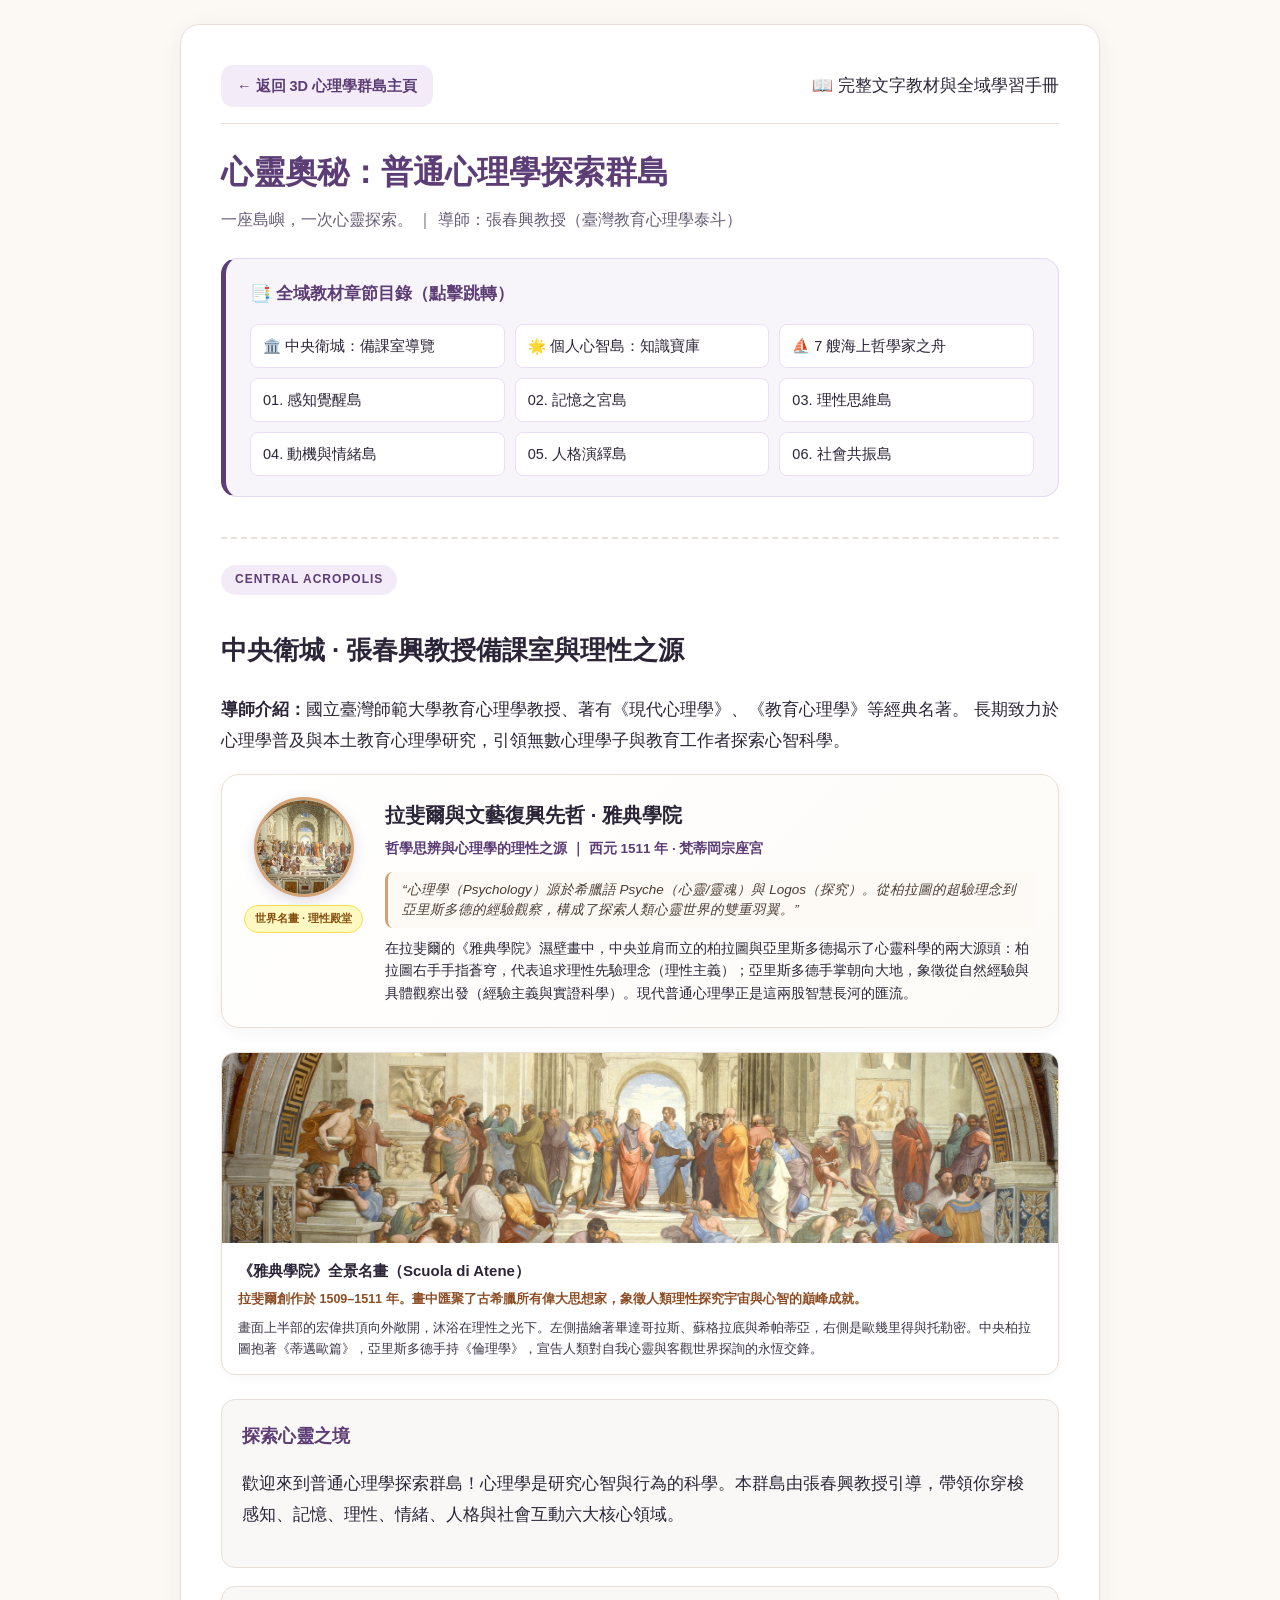
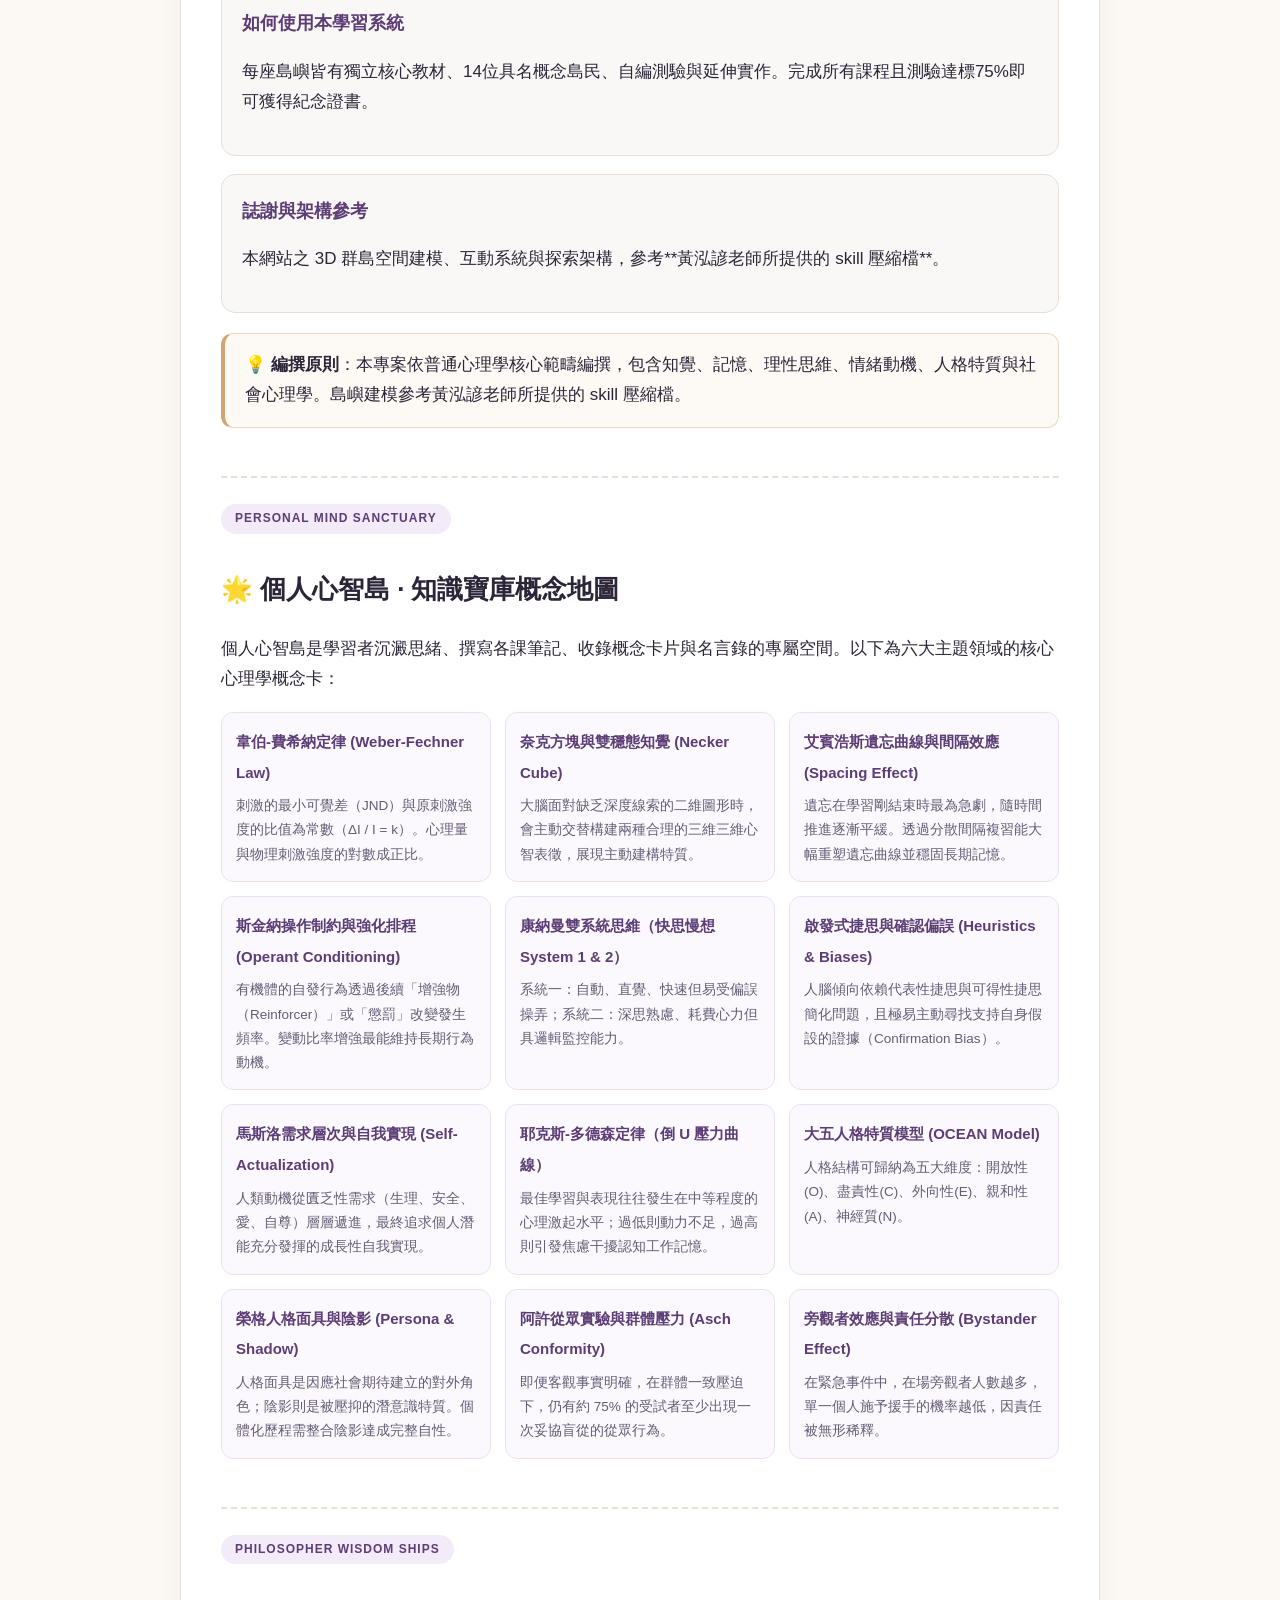
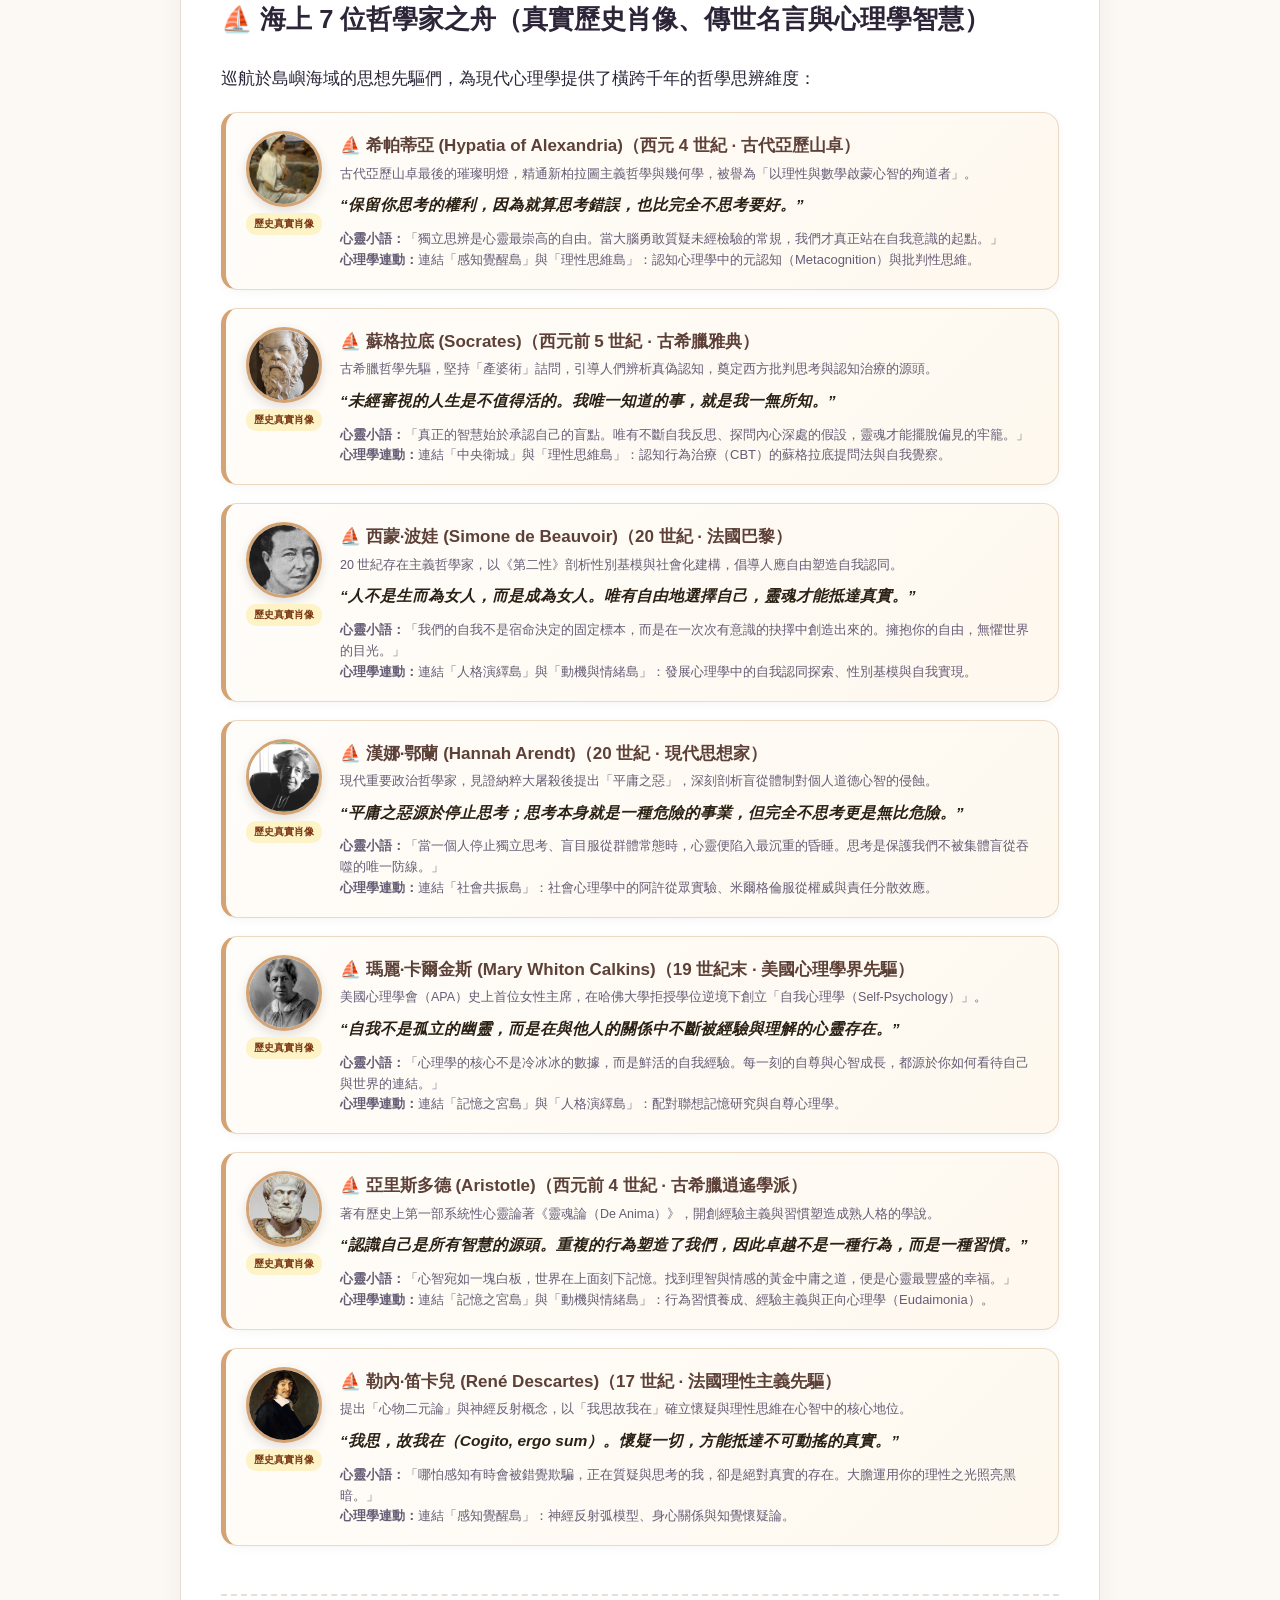
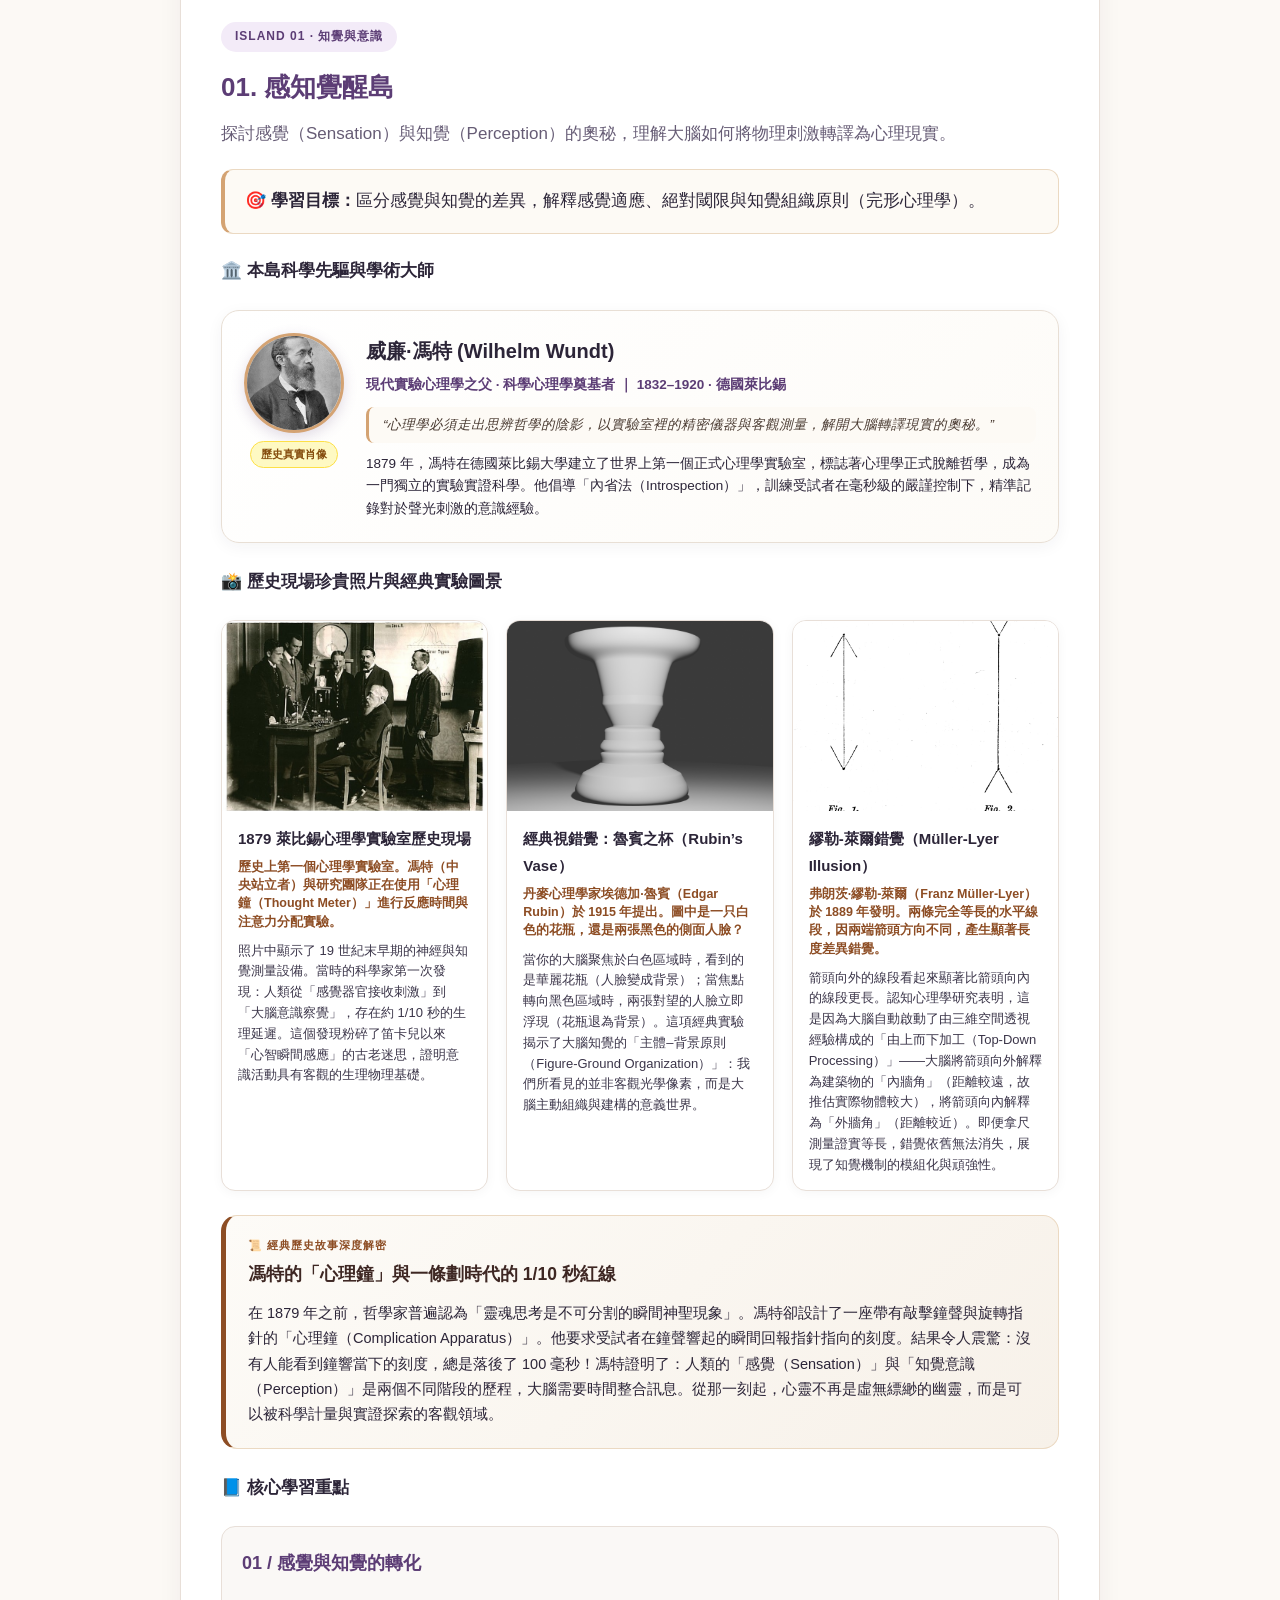
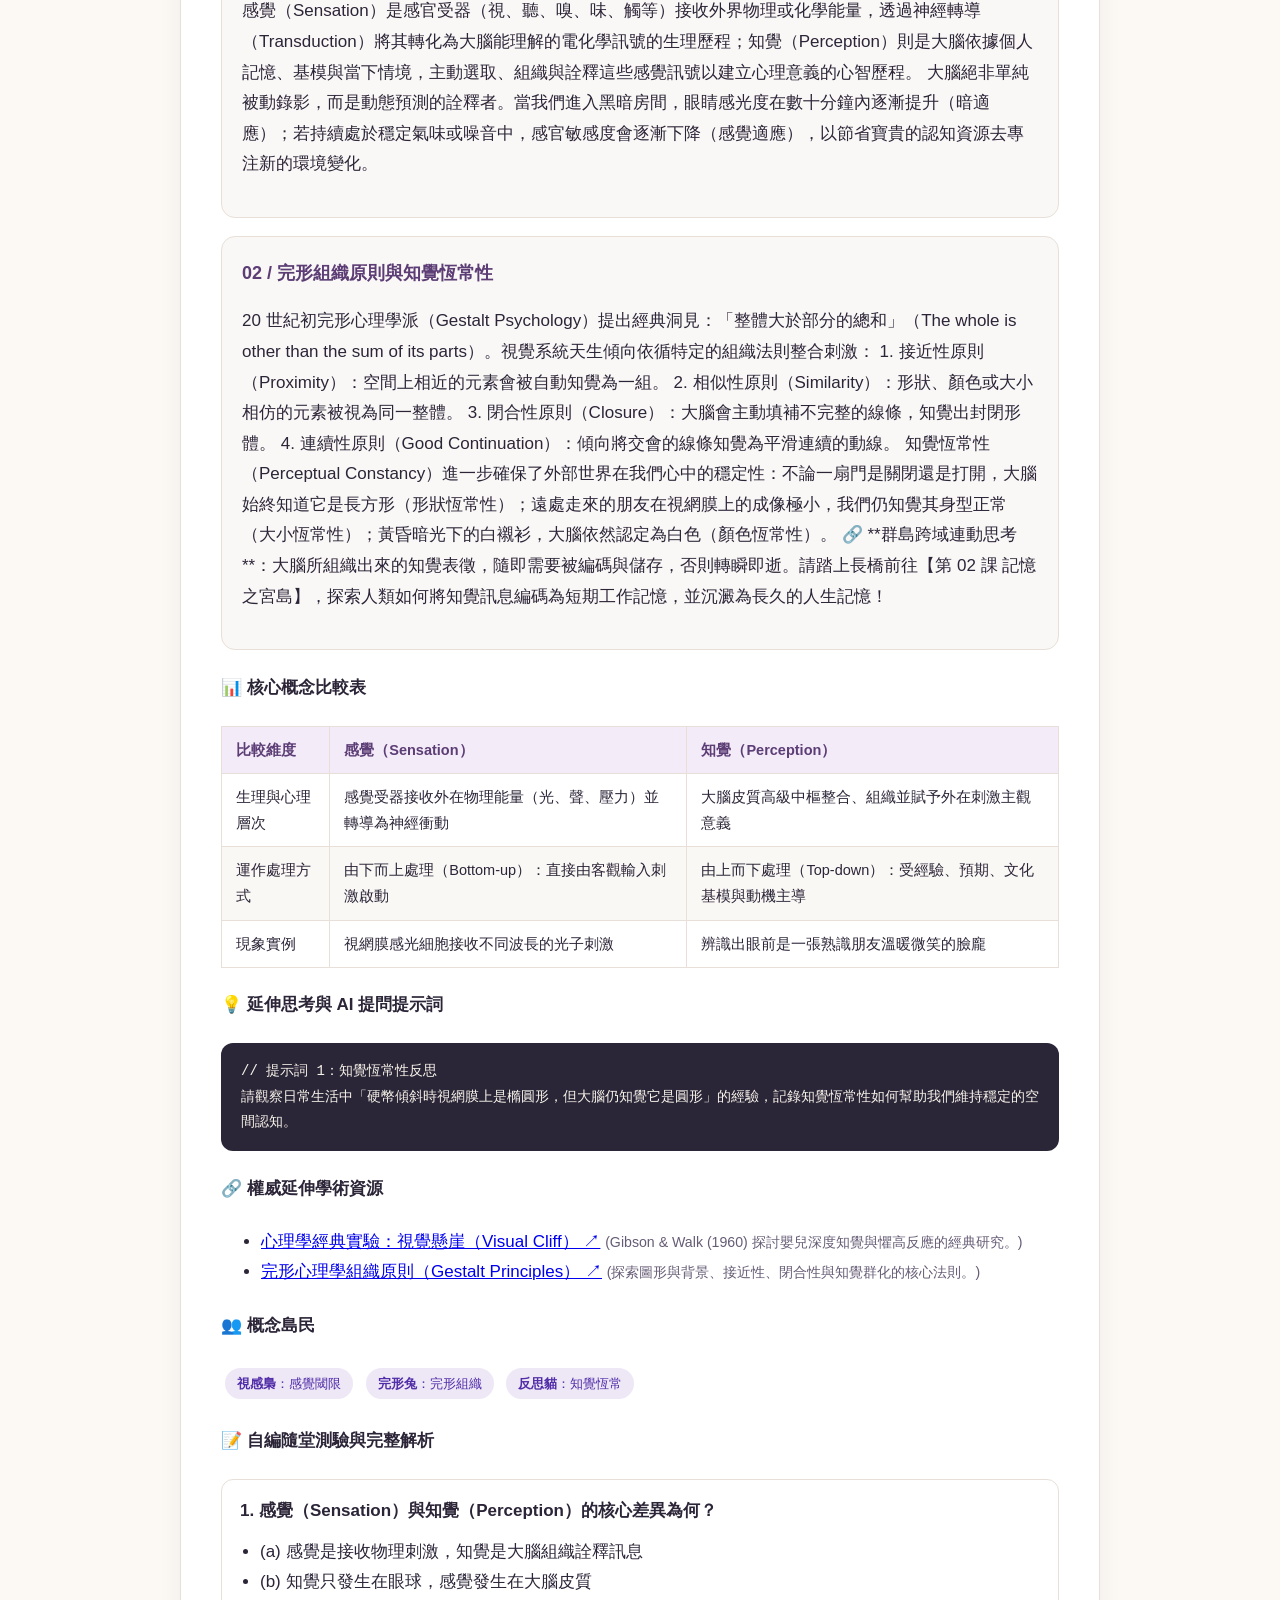
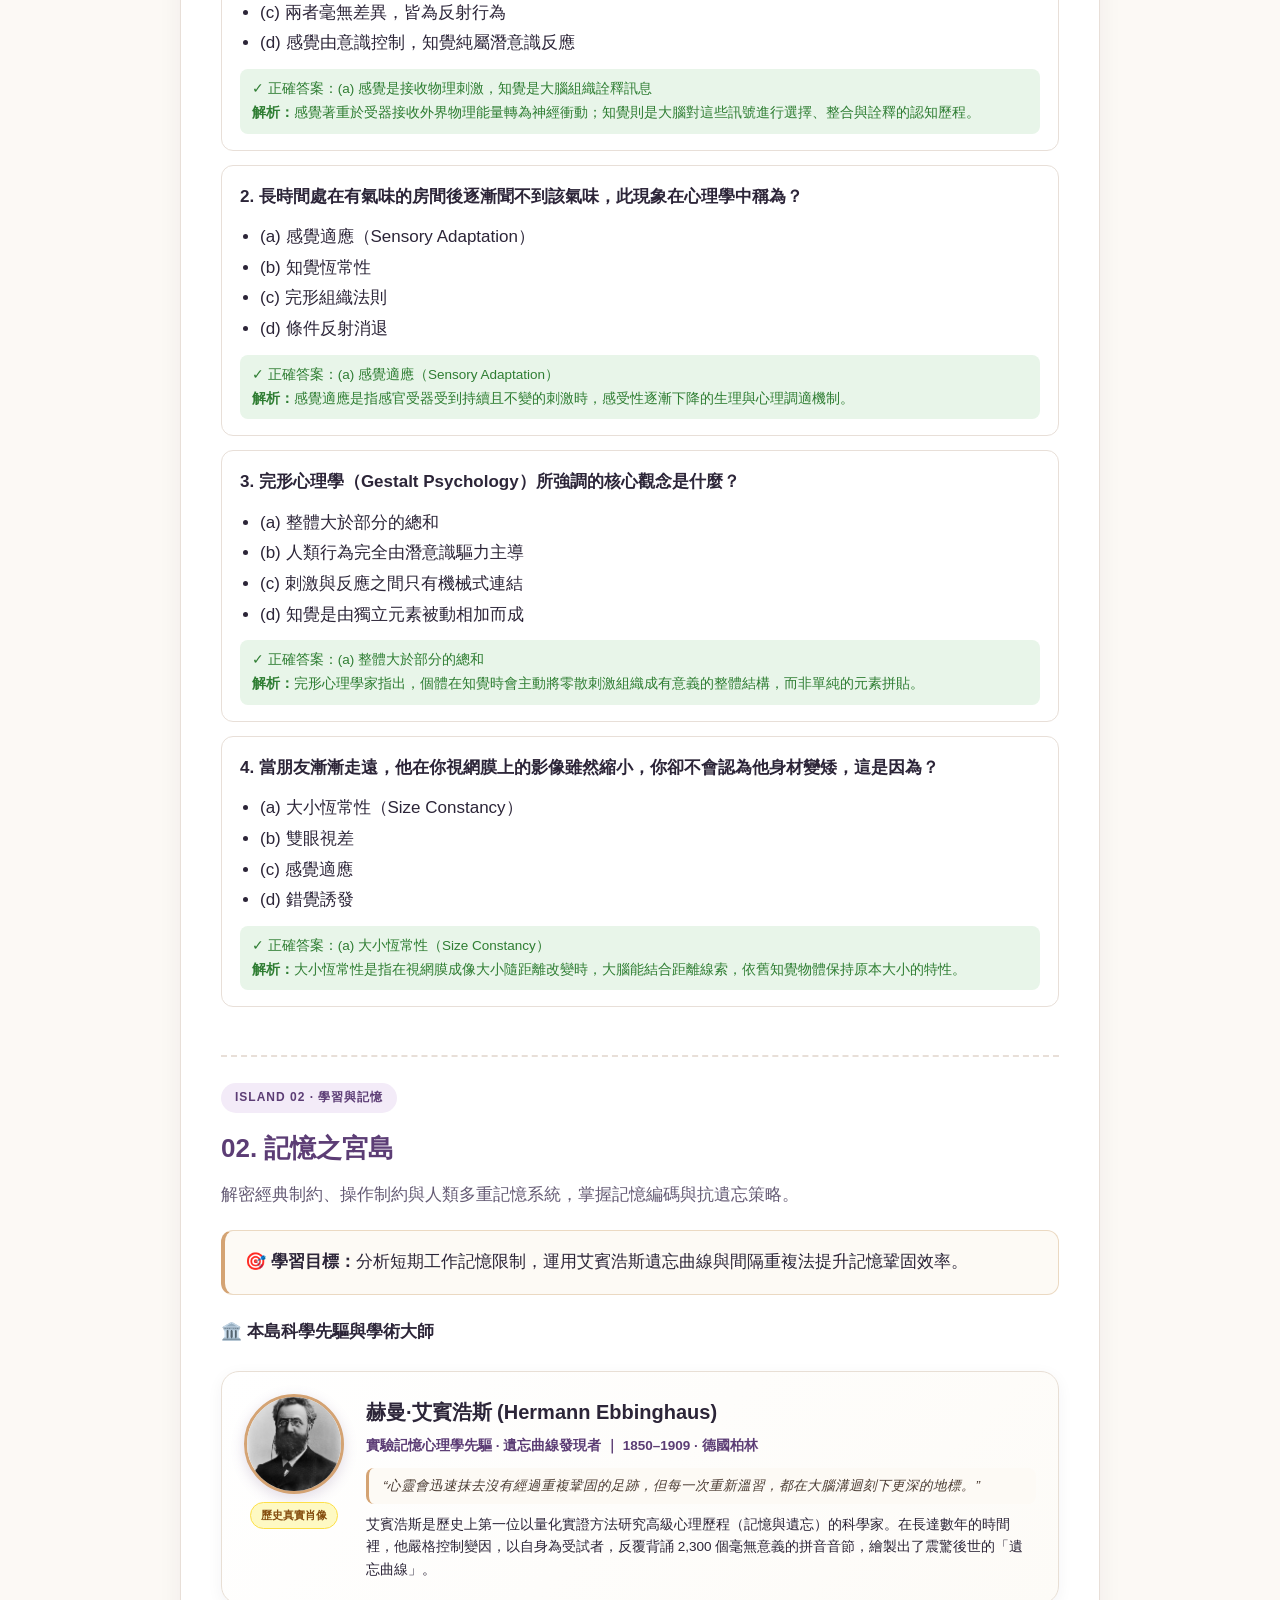
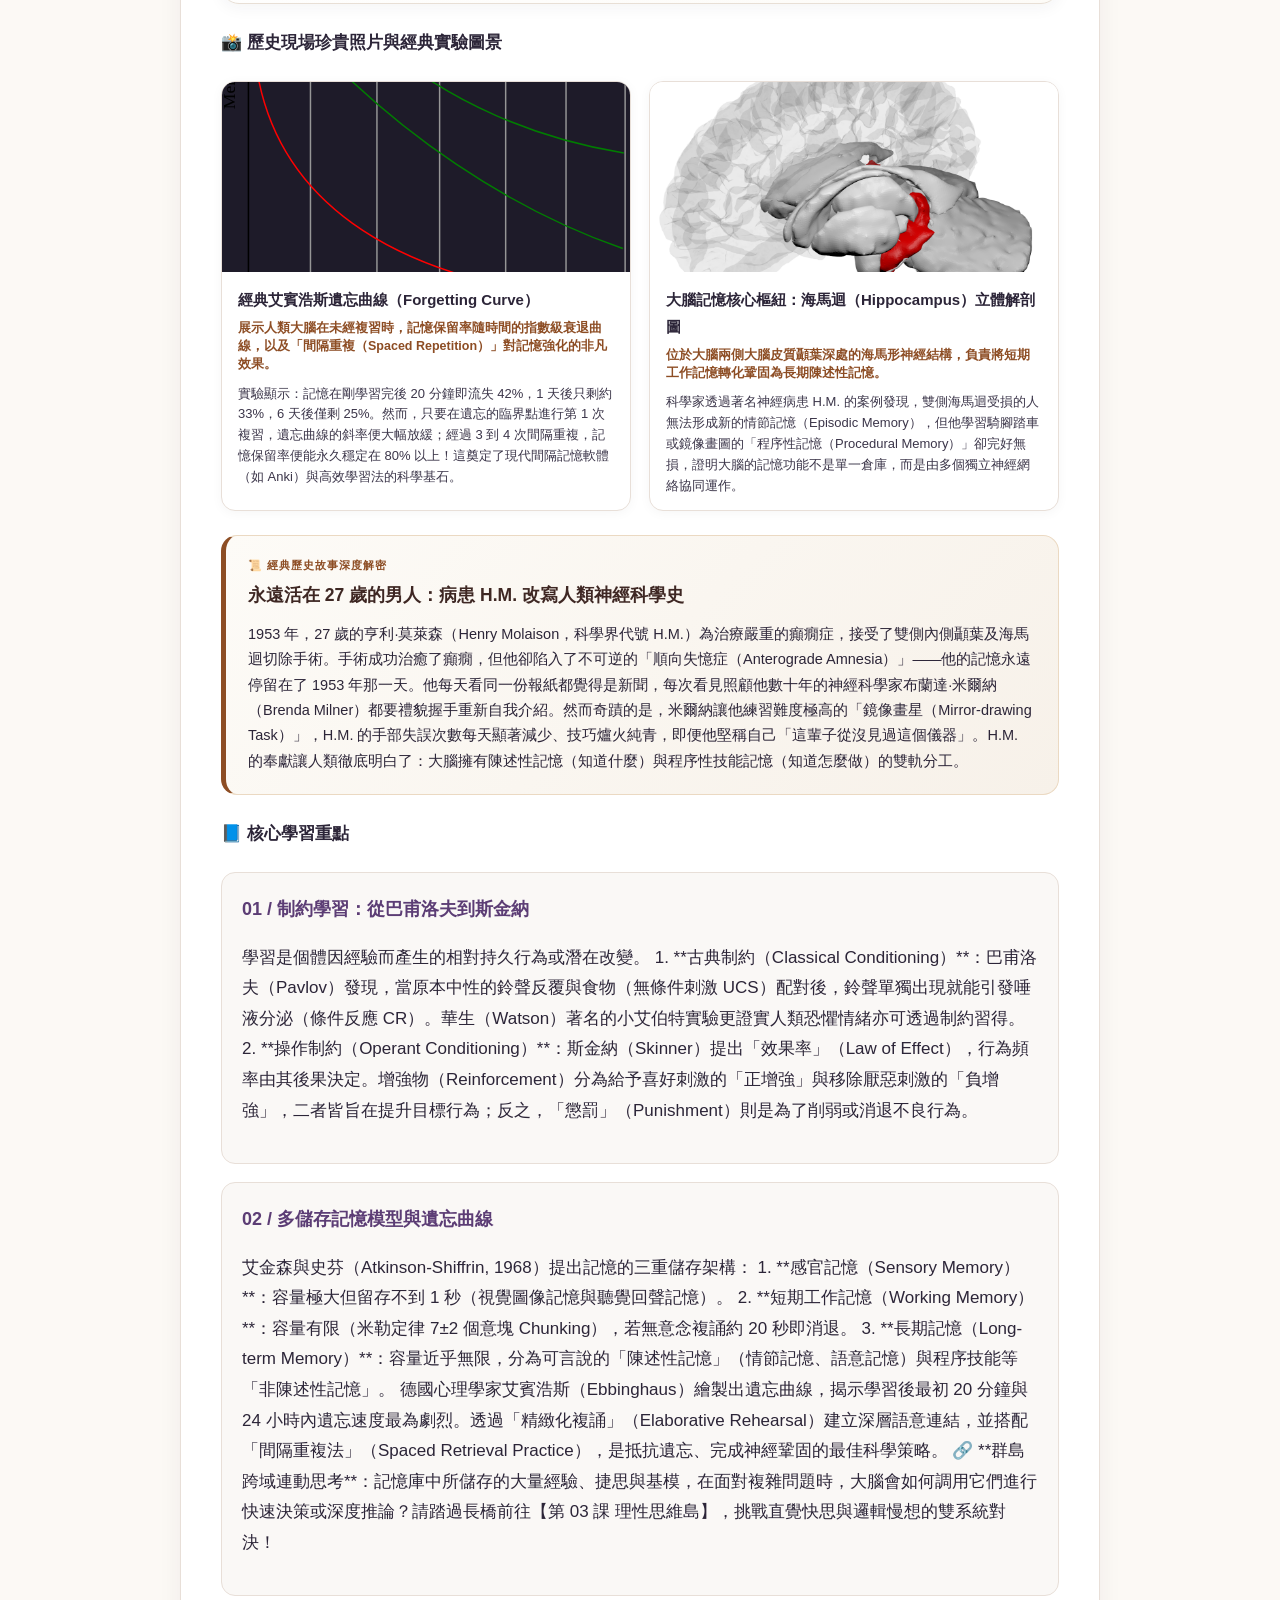
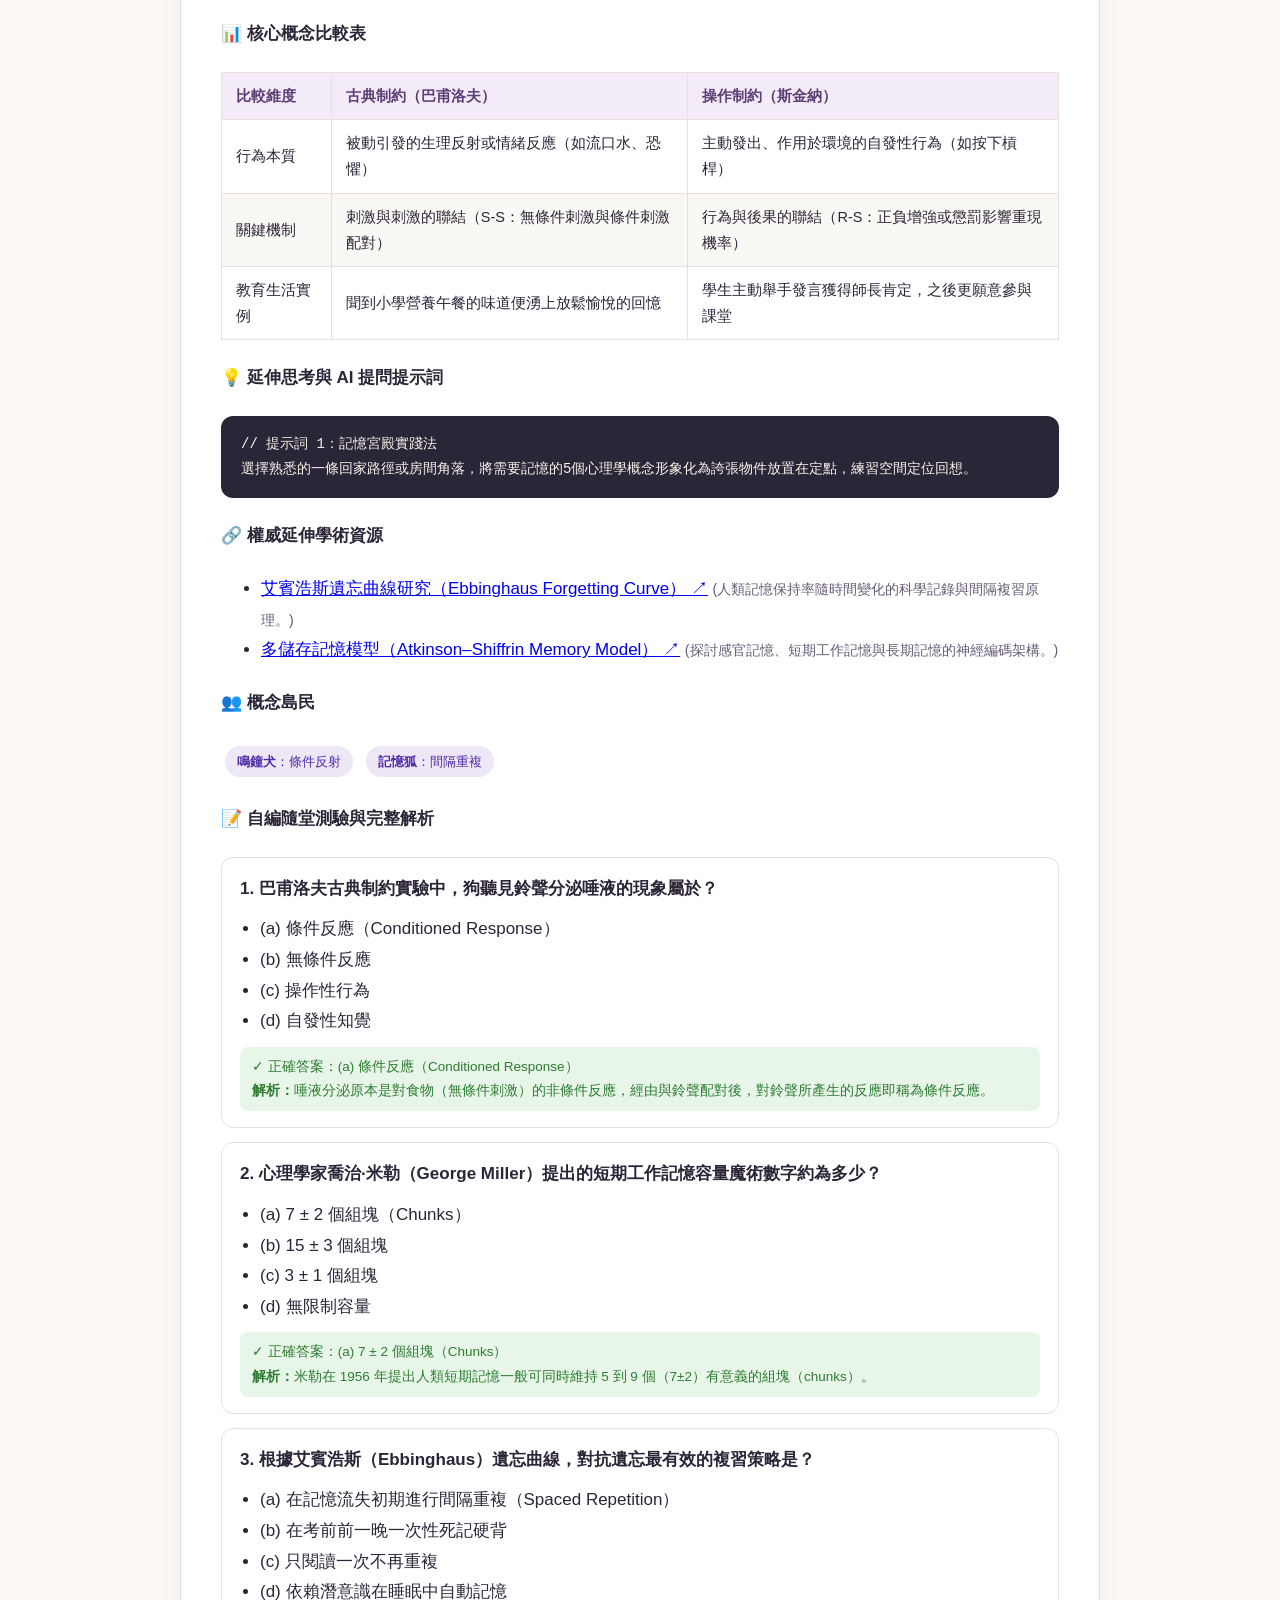
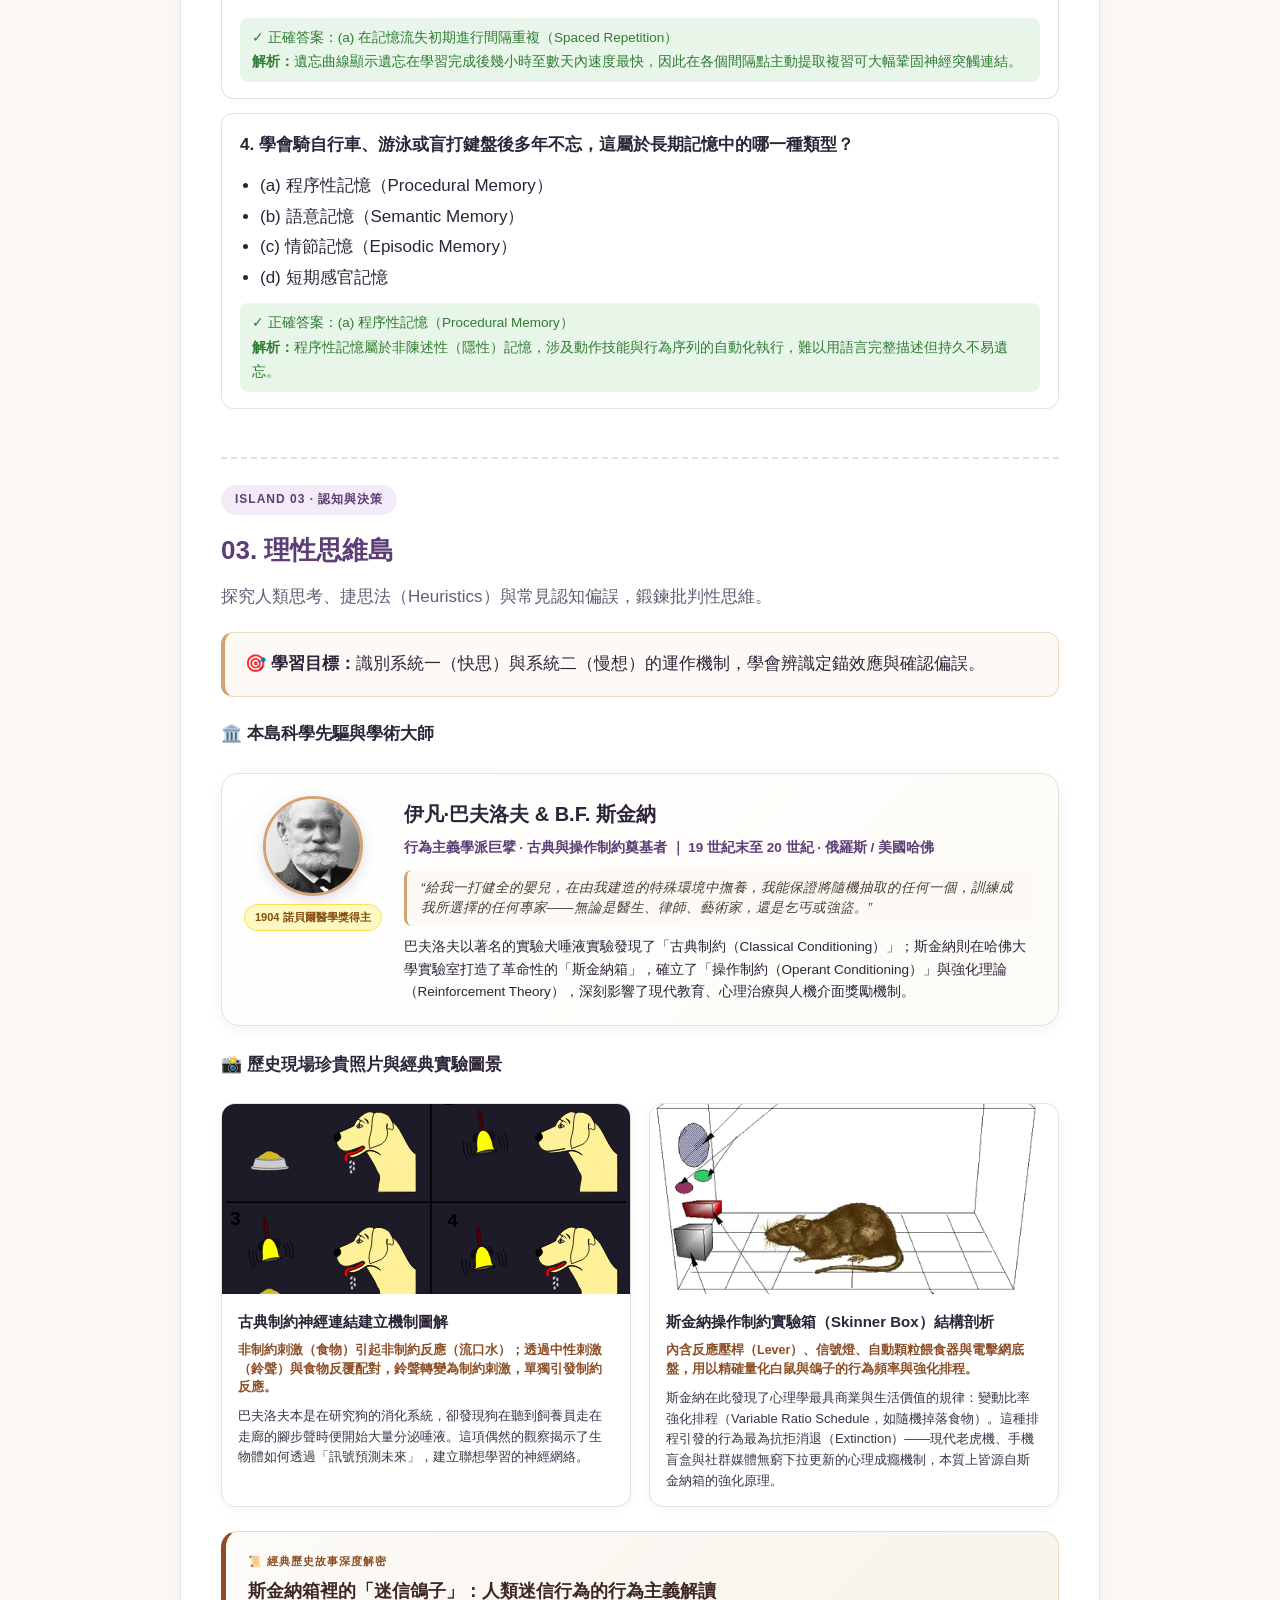
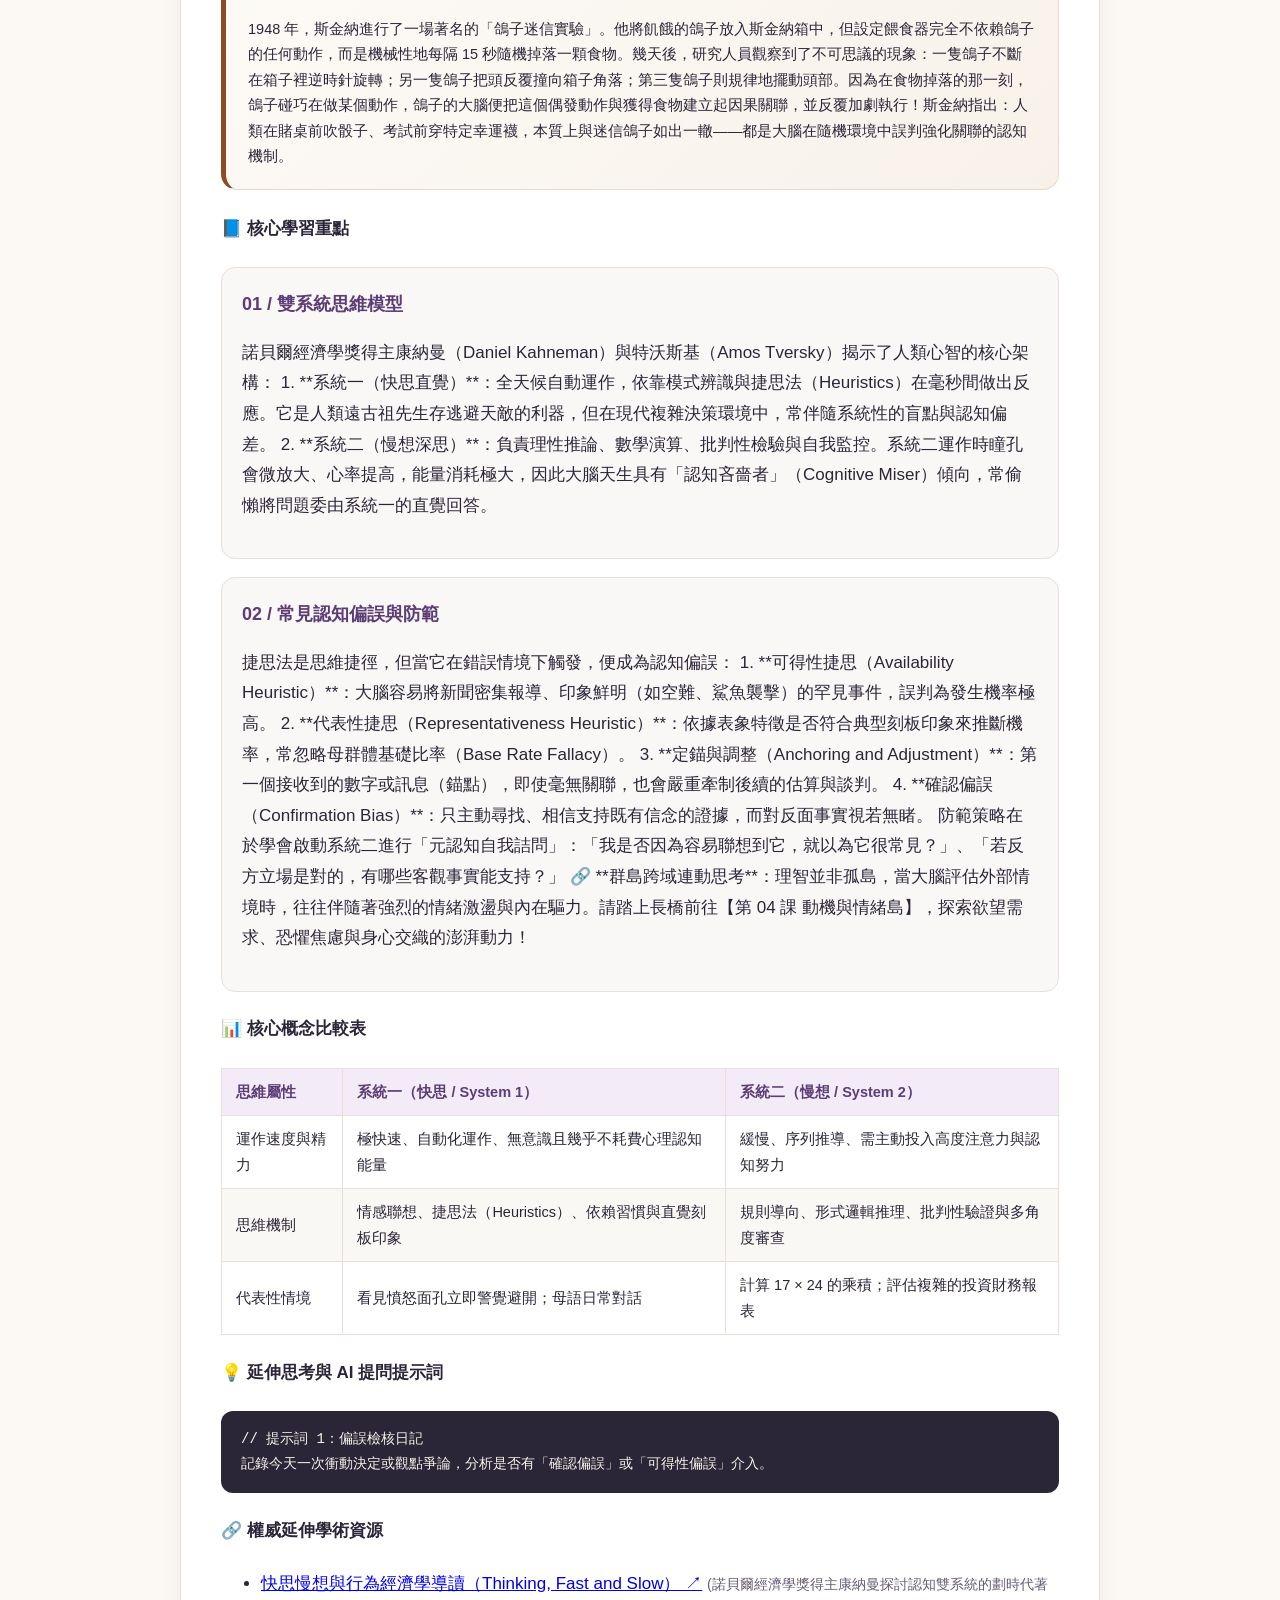
==== commit 5e653d97: "Deploy: 心理學探索群島 3D 網站最新版本" ====
--- a/content.html
+++ b/content.html
@@ -27,7 +27,7 @@
       padding: 24px 20px 80px;
     }
     main {
-      max-width: 900px;
+      max-width: 920px;
       margin: 0 auto;
       background: var(--surface);
       padding: 40px;
@@ -100,59 +100,48 @@
       border-radius: 8px;
       background: #fff;
       border: 1px solid #ebdff5;
-      transition: all 0.15s;
+      transition: all 0.2s;
     }
     .toc-grid a:hover {
-      background: var(--primary);
-      color: #fff;
+      background: var(--primary-light);
+      color: var(--primary);
       border-color: var(--primary);
-    }
-    h2.section-title {
-      font-size: 24px;
-      color: var(--primary);
-      border-bottom: 2px solid var(--border);
-      padding-bottom: 8px;
-      margin-top: 48px;
-      margin-bottom: 20px;
-      display: flex;
-      align-items: center;
-      gap: 8px;
     }
     .island-card {
       margin-bottom: 48px;
-      padding-bottom: 32px;
-      border-bottom: 1px dashed var(--border);
+      padding-top: 24px;
+      border-top: 2px dashed var(--border);
     }
     .island-badge {
       display: inline-block;
       font-size: 12px;
       font-weight: 800;
       letter-spacing: 1px;
-      color: #fff;
-      background: var(--primary);
-      padding: 3px 10px;
-      border-radius: 12px;
-      margin-bottom: 6px;
+      color: var(--primary);
+      background: var(--primary-light);
+      padding: 4px 14px;
+      border-radius: 20px;
+      margin-bottom: 12px;
     }
     .island-header h3 {
       font-size: 26px;
-      margin: 4px 0 10px;
-      color: var(--text);
+      color: var(--primary);
+      margin: 0 0 8px;
     }
     .goal-box {
-      background: #fcf6e8;
+      background: #fdfaf5;
+      border: 1px solid #ebd9c2;
       border-left: 4px solid var(--accent);
-      padding: 14px 18px;
-      border-radius: 10px;
-      margin: 16px 0 24px;
-      font-size: 15px;
+      border-radius: 12px;
+      padding: 16px 20px;
+      margin: 20px 0;
     }
     .topic-block {
-      background: #faf8fc;
-      border: 1px solid #f0eaf5;
+      background: #faf8f6;
       border-radius: 14px;
-      padding: 20px 22px;
-      margin-bottom: 20px;
+      padding: 20px;
+      margin-bottom: 18px;
+      border: 1px solid var(--border);
     }
     .topic-block h4 {
       font-size: 18px;
@@ -211,17 +200,162 @@
       font-size: 13px;
       margin: 4px;
     }
+
+    /* 哲學家真實肖像與名言卡 */
     .quote-box {
+      display: flex;
+      gap: 18px;
+      align-items: flex-start;
       background: linear-gradient(135deg, #fffdfa 0%, #fef8ee 100%);
       border: 1px solid #ebd9c2;
-      border-left: 4px solid var(--accent);
+      border-left: 5px solid var(--accent);
+      border-radius: 16px;
+      padding: 18px 20px;
+      margin-bottom: 18px;
+      box-shadow: 0 2px 10px rgba(0,0,0,0.04);
+    }
+    @media (max-width: 600px) {
+      .quote-box { flex-direction: column; align-items: center; text-align: center; }
+    }
+    .quote-avatar-wrap {
+      flex-shrink: 0;
+      display: flex;
+      flex-direction: column;
+      align-items: center;
+      gap: 6px;
+    }
+    .quote-avatar-img {
+      width: 76px;
+      height: 76px;
+      object-fit: cover;
+      border-radius: 50%;
+      border: 3px solid #d4a373;
+      box-shadow: 0 4px 12px rgba(0,0,0,0.12);
+      background: #f4ece4;
+    }
+    .quote-avatar-badge {
+      font-size: 10px;
+      font-weight: 700;
+      color: #78350f;
+      background: #fef3c7;
+      padding: 2px 8px;
+      border-radius: 10px;
+      white-space: nowrap;
+    }
+    .quote-content { flex: 1; min-width: 0; }
+    .quote-title { font-weight: 800; color: #5d4037; font-size: 17px; margin-bottom: 4px; }
+    .quote-bio { font-size: 12.5px; color: var(--muted); margin-bottom: 8px; line-height: 1.4; }
+    .quote-body { font-style: italic; color: #2b2014; margin: 6px 0 10px; font-weight: 600; font-size: 15.5px; }
+    .quote-meta { font-size: 13px; color: var(--muted); line-height: 1.6; }
+
+    /* 學術大師與經典歷史故事樣式 */
+    .master-card-html {
+      display: flex;
+      gap: 22px;
+      background: linear-gradient(135deg, #ffffff 0%, #fdfbf7 100%);
+      border: 1.5px solid #e8dfd5;
+      border-radius: 18px;
+      padding: 22px;
+      margin: 18px 0 24px;
+      box-shadow: 0 4px 16px rgba(44, 37, 56, 0.05);
+    }
+    @media (max-width: 600px) {
+      .master-card-html { flex-direction: column; align-items: center; text-align: center; }
+    }
+    .master-portrait-wrap {
+      flex-shrink: 0;
+      display: flex;
+      flex-direction: column;
+      align-items: center;
+      gap: 8px;
+    }
+    .master-portrait-img-html {
+      width: 100px;
+      height: 100px;
+      object-fit: cover;
+      border-radius: 50%;
+      border: 3.5px solid #d4a373;
+      box-shadow: 0 4px 14px rgba(107, 77, 132, 0.2);
+      background: #fbf6f0;
+    }
+    .master-badge-html {
+      font-size: 11px;
+      font-weight: 700;
+      color: #854d0e;
+      background: #fef9c3;
+      border: 1px solid #fde047;
+      padding: 3px 10px;
       border-radius: 14px;
-      padding: 16px 20px;
-      margin-bottom: 14px;
-    }
-    .quote-title { font-weight: 700; color: #5d4037; font-size: 16px; margin-bottom: 4px; }
-    .quote-body { font-style: italic; color: #3e2723; margin: 4px 0 8px; }
-    .quote-meta { font-size: 13px; color: var(--muted); }
+      white-space: nowrap;
+    }
+    .master-info-html { flex: 1; min-width: 0; }
+    .master-name-html { font-size: 20px; font-weight: 800; color: var(--text); margin: 0 0 4px; }
+    .master-role-html { font-size: 13.5px; font-weight: 700; color: var(--primary); margin: 0 0 10px; }
+    .master-quote-html {
+      background: #fdfaf5;
+      border-left: 3.5px solid #d4a373;
+      padding: 8px 14px;
+      border-radius: 8px;
+      font-size: 13.5px;
+      font-style: italic;
+      color: #4a3b32;
+      margin-bottom: 10px;
+      line-height: 1.5;
+    }
+    .master-bio-html { font-size: 13.5px; line-height: 1.65; color: var(--text); margin: 0; }
+
+    /* 照片畫廊樣式 */
+    .photo-grid-html {
+      display: grid;
+      grid-template-columns: repeat(auto-fit, minmax(260px, 1fr));
+      gap: 18px;
+      margin: 18px 0 24px;
+    }
+    .photo-card-html {
+      background: #ffffff;
+      border: 1px solid var(--border);
+      border-radius: 14px;
+      overflow: hidden;
+      box-shadow: 0 2px 12px rgba(0,0,0,0.04);
+      display: flex;
+      flex-direction: column;
+    }
+    .photo-wrap-html {
+      width: 100%;
+      height: 190px;
+      background: #1e1b29;
+      position: relative;
+      overflow: hidden;
+    }
+    .photo-img-html {
+      width: 100%;
+      height: 100%;
+      object-fit: cover;
+    }
+    .photo-meta-html {
+      padding: 14px 16px;
+      display: flex;
+      flex-direction: column;
+      gap: 6px;
+      flex: 1;
+    }
+    .photo-title-html { font-size: 15px; font-weight: 800; color: var(--text); margin: 0; }
+    .photo-caption-html { font-size: 12.5px; color: #8d4d24; font-weight: 600; margin: 0; line-height: 1.45; }
+    .photo-details-html { font-size: 13px; color: #3b3549; line-height: 1.6; margin: 4px 0 0; }
+
+    /* 傳奇故事樣式 */
+    .classic-story-html {
+      background: linear-gradient(135deg, #fdfbf7 0%, #f7f1e9 100%);
+      border: 1px solid #ebd9c2;
+      border-left: 5px solid #8d4d24;
+      border-radius: 16px;
+      padding: 20px 22px;
+      margin: 20px 0 24px;
+    }
+    .classic-story-tag { font-size: 11px; font-weight: 800; color: #8d4d24; letter-spacing: 1px; display: block; margin-bottom: 4px; }
+    .classic-story-title { font-size: 17.5px; font-weight: 800; color: #3e2723; margin: 0 0 10px; }
+    .classic-story-body { font-size: 14.5px; line-height: 1.75; color: #2c2538; margin: 0; }
+
     footer {
       margin-top: 50px;
       padding-top: 24px;
@@ -255,8 +389,38 @@
     <!-- 1. 中央衛城 -->
     <section id="sec-center" class="island-card">
       <span class="island-badge">CENTRAL ACROPOLIS</span>
-      <h2>中央衛城 · 張春興教授備課室</h2>
+      <h2>中央衛城 · 張春興教授備課室與理性之源</h2>
       <p><b>導師介紹：</b>國立臺灣師範大學教育心理學教授、著有《現代心理學》、《教育心理學》等經典名著。 長期致力於心理學普及與本土教育心理學研究，引領無數心理學子與教育工作者探索心智科學。</p>
+      
+      
+          <div class="master-card-html">
+            <div class="master-portrait-wrap">
+              <img src="assets/images/school-of-athens.jpg" alt="拉斐爾與文藝復興先哲 · 雅典學院" class="master-portrait-img-html">
+              <span class="master-badge-html">世界名畫 · 理性殿堂</span>
+            </div>
+            <div class="master-info-html">
+              <h4 class="master-name-html">拉斐爾與文藝復興先哲 · 雅典學院</h4>
+              <p class="master-role-html">哲學思辨與心理學的理性之源 ｜ 西元 1511 年 · 梵蒂岡宗座宮</p>
+              <div class="master-quote-html">“心理學（Psychology）源於希臘語 Psyche（心靈/靈魂）與 Logos（探究）。從柏拉圖的超驗理念到亞里斯多德的經驗觀察，構成了探索人類心靈世界的雙重羽翼。”</div>
+              <p class="master-bio-html">在拉斐爾的《雅典學院》濕壁畫中，中央並肩而立的柏拉圖與亞里斯多德揭示了心靈科學的兩大源頭：柏拉圖右手手指蒼穹，代表追求理性先驗理念（理性主義）；亞里斯多德手掌朝向大地，象徵從自然經驗與具體觀察出發（經驗主義與實證科學）。現代普通心理學正是這兩股智慧長河的匯流。</p>
+            </div>
+          </div>
+          <div class="photo-grid-html">
+            
+              <div class="photo-card-html">
+                <div class="photo-wrap-html">
+                  <img src="assets/images/school-of-athens.jpg" alt="《雅典學院》全景名畫（Scuola di Atene）" class="photo-img-html" loading="lazy">
+                </div>
+                <div class="photo-meta-html">
+                  <h5 class="photo-title-html">《雅典學院》全景名畫（Scuola di Atene）</h5>
+                  <p class="photo-caption-html">拉斐爾創作於 1509–1511 年。畫中匯聚了古希臘所有偉大思想家，象徵人類理性探究宇宙與心智的巔峰成就。</p>
+                  <p class="photo-details-html">畫面上半部的宏偉拱頂向外敞開，沐浴在理性之光下。左側描繪著畢達哥拉斯、蘇格拉底與希帕蒂亞，右側是歐幾里得與托勒密。中央柏拉圖抱著《蒂邁歐篇》，亞里斯多德手持《倫理學》，宣告人類對自我心靈與客觀世界探詢的永恆交鋒。</p>
+                </div>
+              </div>
+            
+          </div>
+        
+
       
         <div class="topic-block">
           <h4>探索心靈之境</h4>
@@ -349,69 +513,118 @@
     <!-- 3. 海上哲學家之舟 -->
     <section id="sec-philosophers" class="island-card">
       <span class="island-badge">PHILOSOPHER WISDOM SHIPS</span>
-      <h2>⛵ 海上 7 位哲學家之舟與心理學智慧</h2>
+      <h2>⛵ 海上 7 位哲學家之舟（真實歷史肖像、傳世名言與心理學智慧）</h2>
       <p>巡航於島嶼海域的思想先驅們，為現代心理學提供了橫跨千年的哲學思辨維度：</p>
       
         <div class="quote-box">
-          <div class="quote-title">⛵ 希帕蒂亞 (Hypatia of Alexandria)（西元 4 世紀 · 古代亞歷山卓）</div>
-          <div class="quote-body">「保留你思考的權利，因為就算思考錯誤，也比完全不思考要好。」</div>
-          <div class="quote-meta">
-            <b>心靈小語：</b>「獨立思辨是心靈最崇高的自由。當大腦勇敢質疑未經檢驗的常規，我們才真正站在自我意識的起點。」<br>
-            <b>心理學連動：</b>連結「感知覺醒島」與「理性思維島」：認知心理學中的元認知（Metacognition）與批判性思維。
+          <div class="quote-avatar-wrap">
+            <img src="assets/images/hypatia.jpg" alt="希帕蒂亞 (Hypatia of Alexandria)真實歷史肖像" class="quote-avatar-img">
+            <span class="quote-avatar-badge">歷史真實肖像</span>
+          </div>
+          <div class="quote-content">
+            <div class="quote-title">⛵ 希帕蒂亞 (Hypatia of Alexandria)（西元 4 世紀 · 古代亞歷山卓）</div>
+            <div class="quote-bio">古代亞歷山卓最後的璀璨明燈，精通新柏拉圖主義哲學與幾何學，被譽為「以理性與數學啟蒙心智的殉道者」。</div>
+            <div class="quote-body">“保留你思考的權利，因為就算思考錯誤，也比完全不思考要好。”</div>
+            <div class="quote-meta">
+              <b>心靈小語：</b>「獨立思辨是心靈最崇高的自由。當大腦勇敢質疑未經檢驗的常規，我們才真正站在自我意識的起點。」<br>
+              <b>心理學連動：</b>連結「感知覺醒島」與「理性思維島」：認知心理學中的元認知（Metacognition）與批判性思維。
+            </div>
           </div>
         </div>
       
         <div class="quote-box">
-          <div class="quote-title">⛵ 蘇格拉底 (Socrates)（西元前 5 世紀 · 古希臘雅典）</div>
-          <div class="quote-body">「未經審視的人生是不值得活的。我唯一知道的事，就是我一無所知。」</div>
-          <div class="quote-meta">
-            <b>心靈小語：</b>「真正的智慧始於承認自己的盲點。唯有不斷自我反思、探問內心深處的假設，靈魂才能擺脫偏見的牢籠。」<br>
-            <b>心理學連動：</b>連結「中央衛城」與「理性思維島」：認知行為治療（CBT）的蘇格拉底提問法與自我覺察。
+          <div class="quote-avatar-wrap">
+            <img src="assets/images/socrates.jpg" alt="蘇格拉底 (Socrates)真實歷史肖像" class="quote-avatar-img">
+            <span class="quote-avatar-badge">歷史真實肖像</span>
+          </div>
+          <div class="quote-content">
+            <div class="quote-title">⛵ 蘇格拉底 (Socrates)（西元前 5 世紀 · 古希臘雅典）</div>
+            <div class="quote-bio">古希臘哲學先驅，堅持「產婆術」詰問，引導人們辨析真偽認知，奠定西方批判思考與認知治療的源頭。</div>
+            <div class="quote-body">“未經審視的人生是不值得活的。我唯一知道的事，就是我一無所知。”</div>
+            <div class="quote-meta">
+              <b>心靈小語：</b>「真正的智慧始於承認自己的盲點。唯有不斷自我反思、探問內心深處的假設，靈魂才能擺脫偏見的牢籠。」<br>
+              <b>心理學連動：</b>連結「中央衛城」與「理性思維島」：認知行為治療（CBT）的蘇格拉底提問法與自我覺察。
+            </div>
           </div>
         </div>
       
         <div class="quote-box">
-          <div class="quote-title">⛵ 西蒙·波娃 (Simone de Beauvoir)（20 世紀 · 法國巴黎）</div>
-          <div class="quote-body">「人不是生而為女人，而是成為女人。唯有自由地選擇自己，靈魂才能抵達真實。」</div>
-          <div class="quote-meta">
-            <b>心靈小語：</b>「我們的自我不是宿命決定的固定標本，而是在一次次有意識的抉擇中創造出來的。擁抱你的自由，無懼世界的目光。」<br>
-            <b>心理學連動：</b>連結「人格演繹島」與「動機與情緒島」：發展心理學中的自我認同探索、性別基模與自我實現。
+          <div class="quote-avatar-wrap">
+            <img src="assets/images/simone-de-beauvoir.jpg" alt="西蒙·波娃 (Simone de Beauvoir)真實歷史肖像" class="quote-avatar-img">
+            <span class="quote-avatar-badge">歷史真實肖像</span>
+          </div>
+          <div class="quote-content">
+            <div class="quote-title">⛵ 西蒙·波娃 (Simone de Beauvoir)（20 世紀 · 法國巴黎）</div>
+            <div class="quote-bio">20 世紀存在主義哲學家，以《第二性》剖析性別基模與社會化建構，倡導人應自由塑造自我認同。</div>
+            <div class="quote-body">“人不是生而為女人，而是成為女人。唯有自由地選擇自己，靈魂才能抵達真實。”</div>
+            <div class="quote-meta">
+              <b>心靈小語：</b>「我們的自我不是宿命決定的固定標本，而是在一次次有意識的抉擇中創造出來的。擁抱你的自由，無懼世界的目光。」<br>
+              <b>心理學連動：</b>連結「人格演繹島」與「動機與情緒島」：發展心理學中的自我認同探索、性別基模與自我實現。
+            </div>
           </div>
         </div>
       
         <div class="quote-box">
-          <div class="quote-title">⛵ 漢娜·鄂蘭 (Hannah Arendt)（20 世紀 · 現代思想家）</div>
-          <div class="quote-body">「平庸之惡源於停止思考；思考本身就是一種危險的事業，但完全不思考更是無比危險。」</div>
-          <div class="quote-meta">
-            <b>心靈小語：</b>「當一個人停止獨立思考、盲目服從群體常態時，心靈便陷入最沉重的昏睡。思考是保護我們不被集體盲從吞噬的唯一防線。」<br>
-            <b>心理學連動：</b>連結「社會共振島」：社會心理學中的阿許從眾實驗、米爾格倫服從權威與責任分散效應。
+          <div class="quote-avatar-wrap">
+            <img src="assets/images/hannah-arendt.jpg" alt="漢娜·鄂蘭 (Hannah Arendt)真實歷史肖像" class="quote-avatar-img">
+            <span class="quote-avatar-badge">歷史真實肖像</span>
+          </div>
+          <div class="quote-content">
+            <div class="quote-title">⛵ 漢娜·鄂蘭 (Hannah Arendt)（20 世紀 · 現代思想家）</div>
+            <div class="quote-bio">現代重要政治哲學家，見證納粹大屠殺後提出「平庸之惡」，深刻剖析盲從體制對個人道德心智的侵蝕。</div>
+            <div class="quote-body">“平庸之惡源於停止思考；思考本身就是一種危險的事業，但完全不思考更是無比危險。”</div>
+            <div class="quote-meta">
+              <b>心靈小語：</b>「當一個人停止獨立思考、盲目服從群體常態時，心靈便陷入最沉重的昏睡。思考是保護我們不被集體盲從吞噬的唯一防線。」<br>
+              <b>心理學連動：</b>連結「社會共振島」：社會心理學中的阿許從眾實驗、米爾格倫服從權威與責任分散效應。
+            </div>
           </div>
         </div>
       
         <div class="quote-box">
-          <div class="quote-title">⛵ 瑪麗·卡爾金斯 (Mary Whiton Calkins)（19 世紀末 · 美國心理學界先驅）</div>
-          <div class="quote-body">「自我不是孤立的幽靈，而是在與他人的關係中不斷被經驗與理解的心靈存在。」</div>
-          <div class="quote-meta">
-            <b>心靈小語：</b>「心理學的核心不是冷冰冰的數據，而是鮮活的自我經驗。每一刻的自尊與心智成長，都源於你如何看待自己與世界的連結。」<br>
-            <b>心理學連動：</b>連結「記憶之宮島」與「人格演繹島」：配對聯想記憶研究與自尊心理學。
+          <div class="quote-avatar-wrap">
+            <img src="assets/images/mary-whiton-calkins.jpg" alt="瑪麗·卡爾金斯 (Mary Whiton Calkins)真實歷史肖像" class="quote-avatar-img">
+            <span class="quote-avatar-badge">歷史真實肖像</span>
+          </div>
+          <div class="quote-content">
+            <div class="quote-title">⛵ 瑪麗·卡爾金斯 (Mary Whiton Calkins)（19 世紀末 · 美國心理學界先驅）</div>
+            <div class="quote-bio">美國心理學會（APA）史上首位女性主席，在哈佛大學拒授學位逆境下創立「自我心理學（Self-Psychology）」。</div>
+            <div class="quote-body">“自我不是孤立的幽靈，而是在與他人的關係中不斷被經驗與理解的心靈存在。”</div>
+            <div class="quote-meta">
+              <b>心靈小語：</b>「心理學的核心不是冷冰冰的數據，而是鮮活的自我經驗。每一刻的自尊與心智成長，都源於你如何看待自己與世界的連結。」<br>
+              <b>心理學連動：</b>連結「記憶之宮島」與「人格演繹島」：配對聯想記憶研究與自尊心理學。
+            </div>
           </div>
         </div>
       
         <div class="quote-box">
-          <div class="quote-title">⛵ 亞里斯多德 (Aristotle)（西元前 4 世紀 · 古希臘逍遙學派）</div>
-          <div class="quote-body">「認識自己是所有智慧的源頭。重複的行為塑造了我們，因此卓越不是一種行為，而是一種習慣。」</div>
-          <div class="quote-meta">
-            <b>心靈小語：</b>「心智宛如一塊白板，世界在上面刻下記憶。找到理智與情感的黃金中庸之道，便是心靈最豐盛的幸福。」<br>
-            <b>心理學連動：</b>連結「記憶之宮島」與「動機與情緒島」：行為習慣養成、經驗主義與正向心理學（Eudaimonia）。
+          <div class="quote-avatar-wrap">
+            <img src="assets/images/aristotle.jpg" alt="亞里斯多德 (Aristotle)真實歷史肖像" class="quote-avatar-img">
+            <span class="quote-avatar-badge">歷史真實肖像</span>
+          </div>
+          <div class="quote-content">
+            <div class="quote-title">⛵ 亞里斯多德 (Aristotle)（西元前 4 世紀 · 古希臘逍遙學派）</div>
+            <div class="quote-bio">著有歷史上第一部系統性心靈論著《靈魂論（De Anima）》，開創經驗主義與習慣塑造成熟人格的學說。</div>
+            <div class="quote-body">“認識自己是所有智慧的源頭。重複的行為塑造了我們，因此卓越不是一種行為，而是一種習慣。”</div>
+            <div class="quote-meta">
+              <b>心靈小語：</b>「心智宛如一塊白板，世界在上面刻下記憶。找到理智與情感的黃金中庸之道，便是心靈最豐盛的幸福。」<br>
+              <b>心理學連動：</b>連結「記憶之宮島」與「動機與情緒島」：行為習慣養成、經驗主義與正向心理學（Eudaimonia）。
+            </div>
           </div>
         </div>
       
         <div class="quote-box">
-          <div class="quote-title">⛵ 勒內·笛卡兒 (René Descartes)（17 世紀 · 法國理性主義先驅）</div>
-          <div class="quote-body">「我思，故我在（Cogito, ergo sum）。懷疑一切，方能抵達不可動搖的真實。」</div>
-          <div class="quote-meta">
-            <b>心靈小語：</b>「哪怕感知有時會被錯覺欺騙，正在質疑與思考的我，卻是絕對真實的存在。大膽運用你的理性之光照亮黑暗。」<br>
-            <b>心理學連動：</b>連結「感知覺醒島」：神經反射弧模型、身心關係與知覺懷疑論。
+          <div class="quote-avatar-wrap">
+            <img src="assets/images/rene-descartes.jpg" alt="勒內·笛卡兒 (René Descartes)真實歷史肖像" class="quote-avatar-img">
+            <span class="quote-avatar-badge">歷史真實肖像</span>
+          </div>
+          <div class="quote-content">
+            <div class="quote-title">⛵ 勒內·笛卡兒 (René Descartes)（17 世紀 · 法國理性主義先驅）</div>
+            <div class="quote-bio">提出「心物二元論」與神經反射概念，以「我思故我在」確立懷疑與理性思維在心智中的核心地位。</div>
+            <div class="quote-body">“我思，故我在（Cogito, ergo sum）。懷疑一切，方能抵達不可動搖的真實。”</div>
+            <div class="quote-meta">
+              <b>心靈小語：</b>「哪怕感知有時會被錯覺欺騙，正在質疑與思考的我，卻是絕對真實的存在。大膽運用你的理性之光照亮黑暗。」<br>
+              <b>心理學連動：</b>連結「感知覺醒島」：神經反射弧模型、身心關係與知覺懷疑論。
+            </div>
           </div>
         </div>
       
@@ -431,6 +644,67 @@
         </div>
 
         
+          <h4>🏛️ 本島科學先驅與學術大師</h4>
+          <div class="master-card-html">
+            <div class="master-portrait-wrap">
+              <img src="assets/images/wilhelm-wundt.jpg" alt="威廉·馮特 (Wilhelm Wundt)真實肖像" class="master-portrait-img-html">
+              <span class="master-badge-html">歷史真實肖像</span>
+            </div>
+            <div class="master-info-html">
+              <h5 class="master-name-html">威廉·馮特 (Wilhelm Wundt)</h5>
+              <p class="master-role-html">現代實驗心理學之父 · 科學心理學奠基者 ｜ 1832–1920 · 德國萊比錫</p>
+              <div class="master-quote-html">“心理學必須走出思辨哲學的陰影，以實驗室裡的精密儀器與客觀測量，解開大腦轉譯現實的奧秘。”</div>
+              <p class="master-bio-html">1879 年，馮特在德國萊比錫大學建立了世界上第一個正式心理學實驗室，標誌著心理學正式脫離哲學，成為一門獨立的實驗實證科學。他倡導「內省法（Introspection）」，訓練受試者在毫秒級的嚴謹控制下，精準記錄對於聲光刺激的意識經驗。</p>
+            </div>
+          </div>
+
+          <h4>📸 歷史現場珍貴照片與經典實驗圖景</h4>
+          <div class="photo-grid-html">
+            
+              <div class="photo-card-html">
+                <div class="photo-wrap-html">
+                  <img src="assets/images/wundt-lab.jpg" alt="1879 萊比錫心理學實驗室歷史現場" class="photo-img-html" loading="lazy">
+                </div>
+                <div class="photo-meta-html">
+                  <h5 class="photo-title-html">1879 萊比錫心理學實驗室歷史現場</h5>
+                  <p class="photo-caption-html">歷史上第一個心理學實驗室。馮特（中央站立者）與研究團隊正在使用「心理鐘（Thought Meter）」進行反應時間與注意力分配實驗。</p>
+                  <p class="photo-details-html">照片中顯示了 19 世紀末早期的神經與知覺測量設備。當時的科學家第一次發現：人類從「感覺器官接收刺激」到「大腦意識察覺」，存在約 1/10 秒的生理延遲。這個發現粉碎了笛卡兒以來「心智瞬間感應」的古老迷思，證明意識活動具有客觀的生理物理基礎。</p>
+                </div>
+              </div>
+            
+              <div class="photo-card-html">
+                <div class="photo-wrap-html">
+                  <img src="assets/images/rubin-vase.png" alt="經典視錯覺：魯賓之杯（Rubin’s Vase）" class="photo-img-html" loading="lazy">
+                </div>
+                <div class="photo-meta-html">
+                  <h5 class="photo-title-html">經典視錯覺：魯賓之杯（Rubin’s Vase）</h5>
+                  <p class="photo-caption-html">丹麥心理學家埃德加·魯賓（Edgar Rubin）於 1915 年提出。圖中是一只白色的花瓶，還是兩張黑色的側面人臉？</p>
+                  <p class="photo-details-html">當你的大腦聚焦於白色區域時，看到的是華麗花瓶（人臉變成背景）；當焦點轉向黑色區域時，兩張對望的人臉立即浮現（花瓶退為背景）。這項經典實驗揭示了大腦知覺的「主體–背景原則（Figure-Ground Organization）」：我們所看見的並非客觀光學像素，而是大腦主動組織與建構的意義世界。</p>
+                </div>
+              </div>
+            
+              <div class="photo-card-html">
+                <div class="photo-wrap-html">
+                  <img src="assets/images/muller-lyer.png" alt="繆勒-萊爾錯覺（Müller-Lyer Illusion）" class="photo-img-html" loading="lazy">
+                </div>
+                <div class="photo-meta-html">
+                  <h5 class="photo-title-html">繆勒-萊爾錯覺（Müller-Lyer Illusion）</h5>
+                  <p class="photo-caption-html">弗朗茨·繆勒-萊爾（Franz Müller-Lyer）於 1889 年發明。兩條完全等長的水平線段，因兩端箭頭方向不同，產生顯著長度差異錯覺。</p>
+                  <p class="photo-details-html">箭頭向外的線段看起來顯著比箭頭向內的線段更長。認知心理學研究表明，這是因為大腦自動啟動了由三維空間透視經驗構成的「由上而下加工（Top-Down Processing）」——大腦將箭頭向外解釋為建築物的「內牆角」（距離較遠，故推估實際物體較大），將箭頭向內解釋為「外牆角」（距離較近）。即便拿尺測量證實等長，錯覺依舊無法消失，展現了知覺機制的模組化與頑強性。</p>
+                </div>
+              </div>
+            
+          </div>
+
+          <div class="classic-story-html">
+            <span class="classic-story-tag">📜 經典歷史故事深度解密</span>
+            <h5 class="classic-story-title">馮特的「心理鐘」與一條劃時代的 1/10 秒紅線</h5>
+            <p class="classic-story-body">在 1879 年之前，哲學家普遍認為「靈魂思考是不可分割的瞬間神聖現象」。馮特卻設計了一座帶有敲擊鐘聲與旋轉指針的「心理鐘（Complication Apparatus）」。他要求受試者在鐘聲響起的瞬間回報指針指向的刻度。結果令人震驚：沒有人能看到鐘響當下的刻度，總是落後了 100 毫秒！馮特證明了：人類的「感覺（Sensation）」與「知覺意識（Perception）」是兩個不同階段的歷程，大腦需要時間整合訊息。從那一刻起，心靈不再是虛無縹緲的幽靈，而是可以被科學計量與實證探索的客觀領域。</p>
+          </div>
+        
+
+        <h4>📘 核心學習重點</h4>
+        
           <div class="topic-block">
             <h4>01 / 感覺與知覺的轉化</h4>
             <p>感覺（Sensation）是感官受器（視、聽、嗅、味、觸等）接收外界物理或化學能量，透過神經轉導（Transduction）將其轉化為大腦能理解的電化學訊號的生理歷程；知覺（Perception）則是大腦依據個人記憶、基模與當下情境，主動選取、組織與詮釋這些感覺訊號以建立心理意義的心智歷程。
@@ -547,7 +821,7 @@
             </div>
           
       </section>
-    
+      
       <section id="island-02" class="island-card">
         <span class="island-badge">ISLAND 02 · 學習與記憶</span>
         <div class="island-header">
@@ -559,6 +833,56 @@
           <strong>🎯 學習目標：</strong>分析短期工作記憶限制，運用艾賓浩斯遺忘曲線與間隔重複法提升記憶鞏固效率。
         </div>
 
+        
+          <h4>🏛️ 本島科學先驅與學術大師</h4>
+          <div class="master-card-html">
+            <div class="master-portrait-wrap">
+              <img src="assets/images/hermann-ebbinghaus.jpg" alt="赫曼·艾賓浩斯 (Hermann Ebbinghaus)真實肖像" class="master-portrait-img-html">
+              <span class="master-badge-html">歷史真實肖像</span>
+            </div>
+            <div class="master-info-html">
+              <h5 class="master-name-html">赫曼·艾賓浩斯 (Hermann Ebbinghaus)</h5>
+              <p class="master-role-html">實驗記憶心理學先驅 · 遺忘曲線發現者 ｜ 1850–1909 · 德國柏林</p>
+              <div class="master-quote-html">“心靈會迅速抹去沒有經過重複鞏固的足跡，但每一次重新溫習，都在大腦溝迴刻下更深的地標。”</div>
+              <p class="master-bio-html">艾賓浩斯是歷史上第一位以量化實證方法研究高級心理歷程（記憶與遺忘）的科學家。在長達數年的時間裡，他嚴格控制變因，以自身為受試者，反覆背誦 2,300 個毫無意義的拼音音節，繪製出了震驚後世的「遺忘曲線」。</p>
+            </div>
+          </div>
+
+          <h4>📸 歷史現場珍貴照片與經典實驗圖景</h4>
+          <div class="photo-grid-html">
+            
+              <div class="photo-card-html">
+                <div class="photo-wrap-html">
+                  <img src="assets/images/ebbinghaus-forgetting-curve.svg" alt="經典艾賓浩斯遺忘曲線（Forgetting Curve）" class="photo-img-html" loading="lazy">
+                </div>
+                <div class="photo-meta-html">
+                  <h5 class="photo-title-html">經典艾賓浩斯遺忘曲線（Forgetting Curve）</h5>
+                  <p class="photo-caption-html">展示人類大腦在未經複習時，記憶保留率隨時間的指數級衰退曲線，以及「間隔重複（Spaced Repetition）」對記憶強化的非凡效果。</p>
+                  <p class="photo-details-html">實驗顯示：記憶在剛學習完後 20 分鐘即流失 42%，1 天後只剩約 33%，6 天後僅剩 25%。然而，只要在遺忘的臨界點進行第 1 次複習，遺忘曲線的斜率便大幅放緩；經過 3 到 4 次間隔重複，記憶保留率便能永久穩定在 80% 以上！這奠定了現代間隔記憶軟體（如 Anki）與高效學習法的科學基石。</p>
+                </div>
+              </div>
+            
+              <div class="photo-card-html">
+                <div class="photo-wrap-html">
+                  <img src="assets/images/brain-hippocampus.png" alt="大腦記憶核心樞紐：海馬迴（Hippocampus）立體解剖圖" class="photo-img-html" loading="lazy">
+                </div>
+                <div class="photo-meta-html">
+                  <h5 class="photo-title-html">大腦記憶核心樞紐：海馬迴（Hippocampus）立體解剖圖</h5>
+                  <p class="photo-caption-html">位於大腦兩側大腦皮質顳葉深處的海馬形神經結構，負責將短期工作記憶轉化鞏固為長期陳述性記憶。</p>
+                  <p class="photo-details-html">科學家透過著名神經病患 H.M. 的案例發現，雙側海馬迴受損的人無法形成新的情節記憶（Episodic Memory），但他學習騎腳踏車或鏡像畫圖的「程序性記憶（Procedural Memory）」卻完好無損，證明大腦的記憶功能不是單一倉庫，而是由多個獨立神經網絡協同運作。</p>
+                </div>
+              </div>
+            
+          </div>
+
+          <div class="classic-story-html">
+            <span class="classic-story-tag">📜 經典歷史故事深度解密</span>
+            <h5 class="classic-story-title">永遠活在 27 歲的男人：病患 H.M. 改寫人類神經科學史</h5>
+            <p class="classic-story-body">1953 年，27 歲的亨利·莫萊森（Henry Molaison，科學界代號 H.M.）為治療嚴重的癲癇症，接受了雙側內側顳葉及海馬迴切除手術。手術成功治癒了癲癇，但他卻陷入了不可逆的「順向失憶症（Anterograde Amnesia）」——他的記憶永遠停留在了 1953 年那一天。他每天看同一份報紙都覺得是新聞，每次看見照顧他數十年的神經科學家布蘭達·米爾納（Brenda Milner）都要禮貌握手重新自我介紹。然而奇蹟的是，米爾納讓他練習難度極高的「鏡像畫星（Mirror-drawing Task）」，H.M. 的手部失誤次數每天顯著減少、技巧爐火純青，即便他堅稱自己「這輩子從沒見過這個儀器」。H.M. 的奉獻讓人類徹底明白了：大腦擁有陳述性記憶（知道什麼）與程序性技能記憶（知道怎麼做）的雙軌分工。</p>
+          </div>
+        
+
+        <h4>📘 核心學習重點</h4>
         
           <div class="topic-block">
             <h4>01 / 制約學習：從巴甫洛夫到斯金納</h4>
@@ -673,7 +997,7 @@
             </div>
           
       </section>
-    
+      
       <section id="island-03" class="island-card">
         <span class="island-badge">ISLAND 03 · 認知與決策</span>
         <div class="island-header">
@@ -685,6 +1009,56 @@
           <strong>🎯 學習目標：</strong>識別系統一（快思）與系統二（慢想）的運作機制，學會辨識定錨效應與確認偏誤。
         </div>
 
+        
+          <h4>🏛️ 本島科學先驅與學術大師</h4>
+          <div class="master-card-html">
+            <div class="master-portrait-wrap">
+              <img src="assets/images/ivan-pavlov.jpg" alt="伊凡·巴夫洛夫 &amp; B.F. 斯金納真實肖像" class="master-portrait-img-html">
+              <span class="master-badge-html">1904 諾貝爾醫學獎得主</span>
+            </div>
+            <div class="master-info-html">
+              <h5 class="master-name-html">伊凡·巴夫洛夫 &amp; B.F. 斯金納</h5>
+              <p class="master-role-html">行為主義學派巨擘 · 古典與操作制約奠基者 ｜ 19 世紀末至 20 世紀 · 俄羅斯 / 美國哈佛</p>
+              <div class="master-quote-html">“給我一打健全的嬰兒，在由我建造的特殊環境中撫養，我能保證將隨機抽取的任何一個，訓練成我所選擇的任何專家——無論是醫生、律師、藝術家，還是乞丐或強盜。”</div>
+              <p class="master-bio-html">巴夫洛夫以著名的實驗犬唾液實驗發現了「古典制約（Classical Conditioning）」；斯金納則在哈佛大學實驗室打造了革命性的「斯金納箱」，確立了「操作制約（Operant Conditioning）」與強化理論（Reinforcement Theory），深刻影響了現代教育、心理治療與人機介面獎勵機制。</p>
+            </div>
+          </div>
+
+          <h4>📸 歷史現場珍貴照片與經典實驗圖景</h4>
+          <div class="photo-grid-html">
+            
+              <div class="photo-card-html">
+                <div class="photo-wrap-html">
+                  <img src="assets/images/pavlov-dog-conditioning.svg" alt="古典制約神經連結建立機制圖解" class="photo-img-html" loading="lazy">
+                </div>
+                <div class="photo-meta-html">
+                  <h5 class="photo-title-html">古典制約神經連結建立機制圖解</h5>
+                  <p class="photo-caption-html">非制約刺激（食物）引起非制約反應（流口水）；透過中性刺激（鈴聲）與食物反覆配對，鈴聲轉變為制約刺激，單獨引發制約反應。</p>
+                  <p class="photo-details-html">巴夫洛夫本是在研究狗的消化系統，卻發現狗在聽到飼養員走在走廊的腳步聲時便開始大量分泌唾液。這項偶然的觀察揭示了生物體如何透過「訊號預測未來」，建立聯想學習的神經網絡。</p>
+                </div>
+              </div>
+            
+              <div class="photo-card-html">
+                <div class="photo-wrap-html">
+                  <img src="assets/images/skinner-box.png" alt="斯金納操作制約實驗箱（Skinner Box）結構剖析" class="photo-img-html" loading="lazy">
+                </div>
+                <div class="photo-meta-html">
+                  <h5 class="photo-title-html">斯金納操作制約實驗箱（Skinner Box）結構剖析</h5>
+                  <p class="photo-caption-html">內含反應壓桿（Lever）、信號燈、自動顆粒餵食器與電擊網底盤，用以精確量化白鼠與鴿子的行為頻率與強化排程。</p>
+                  <p class="photo-details-html">斯金納在此發現了心理學最具商業與生活價值的規律：變動比率強化排程（Variable Ratio Schedule，如隨機掉落食物）。這種排程引發的行為最為抗拒消退（Extinction）——現代老虎機、手機盲盒與社群媒體無窮下拉更新的心理成癮機制，本質上皆源自斯金納箱的強化原理。</p>
+                </div>
+              </div>
+            
+          </div>
+
+          <div class="classic-story-html">
+            <span class="classic-story-tag">📜 經典歷史故事深度解密</span>
+            <h5 class="classic-story-title">斯金納箱裡的「迷信鴿子」：人類迷信行為的行為主義解讀</h5>
+            <p class="classic-story-body">1948 年，斯金納進行了一場著名的「鴿子迷信實驗」。他將飢餓的鴿子放入斯金納箱中，但設定餵食器完全不依賴鴿子的任何動作，而是機械性地每隔 15 秒隨機掉落一顆食物。幾天後，研究人員觀察到了不可思議的現象：一隻鴿子不斷在箱子裡逆時針旋轉；另一隻鴿子把頭反覆撞向箱子角落；第三隻鴿子則規律地擺動頭部。因為在食物掉落的那一刻，鴿子碰巧在做某個動作，鴿子的大腦便把這個偶發動作與獲得食物建立起因果關聯，並反覆加劇執行！斯金納指出：人類在賭桌前吹骰子、考試前穿特定幸運襪，本質上與迷信鴿子如出一轍——都是大腦在隨機環境中誤判強化關聯的認知機制。</p>
+          </div>
+        
+
+        <h4>📘 核心學習重點</h4>
         
           <div class="topic-block">
             <h4>01 / 雙系統思維模型</h4>
@@ -802,7 +1176,7 @@
             </div>
           
       </section>
-    
+      
       <section id="island-04" class="island-card">
         <span class="island-badge">ISLAND 04 · 情意與動力</span>
         <div class="island-header">
@@ -814,6 +1188,56 @@
           <strong>🎯 學習目標：</strong>辨析內在動機與外在動機，理解情緒的詹姆斯-蘭格理論與沙赫特認知標籤理論。
         </div>
 
+        
+          <h4>🏛️ 本島科學先驅與學術大師</h4>
+          <div class="master-card-html">
+            <div class="master-portrait-wrap">
+              <img src="assets/images/abraham-maslow.jpg" alt="亞伯拉罕·馬斯洛 (Abraham Maslow)真實肖像" class="master-portrait-img-html">
+              <span class="master-badge-html">歷史真實肖像</span>
+            </div>
+            <div class="master-info-html">
+              <h5 class="master-name-html">亞伯拉罕·馬斯洛 (Abraham Maslow)</h5>
+              <p class="master-role-html">人本主義心理學之父 · 第三勢力開創者 ｜ 1908–1970 · 美國紐約</p>
+              <div class="master-quote-html">“如果一個人有能力成為音樂家，他就必須創作音樂；如果他有能力成為畫家，他就必須繪畫，唯有這樣，他才能獲得終極的和諧。人必須成為他能夠成為的人。”</div>
+              <p class="master-bio-html">在精神分析只關注心靈創傷、行為主義只關注刺激反應的 20 世紀中葉，馬斯洛創立了關注健全人性、尊嚴與成長潛能的「人本主義心理學」。他提出的「需求層次金字塔」與「自我實現」概念，成為激勵無數人的思想燈塔。</p>
+            </div>
+          </div>
+
+          <h4>📸 歷史現場珍貴照片與經典實驗圖景</h4>
+          <div class="photo-grid-html">
+            
+              <div class="photo-card-html">
+                <div class="photo-wrap-html">
+                  <img src="assets/images/maslow-hierarchy.svg" alt="經典馬斯洛需求層次金字塔（Hierarchy of Needs）" class="photo-img-html" loading="lazy">
+                </div>
+                <div class="photo-meta-html">
+                  <h5 class="photo-title-html">經典馬斯洛需求層次金字塔（Hierarchy of Needs）</h5>
+                  <p class="photo-caption-html">從底層生理需求、安全需求、社交愛與歸屬、尊重需求，一路向上攀升至自我實現（Self-Actualization）與自我超越（Transcendence）。</p>
+                  <p class="photo-details-html">馬斯洛強調需求層次的動態滿足性：當低層次的匱乏性需求（Deficiency Needs）獲得基本穩定後，高層次的成長性需求（Growth Needs）便會成為引導人生的強大動力。達到自我實現的人通常具有高度的現實接納度、獨立性、道德自主性，並經歷過深刻的「高峰經驗（Peak Experience）」。</p>
+                </div>
+              </div>
+            
+              <div class="photo-card-html">
+                <div class="photo-wrap-html">
+                  <img src="assets/images/capilano-bridge.jpg" alt="激動錯誤歸因現場：卡皮拉諾吊橋（Capilano Bridge）" class="photo-img-html" loading="lazy">
+                </div>
+                <div class="photo-meta-html">
+                  <h5 class="photo-title-html">激動錯誤歸因現場：卡皮拉諾吊橋（Capilano Bridge）</h5>
+                  <p class="photo-caption-html">加拿大溫哥華 70 公尺高、搖晃劇烈的卡皮拉諾吊橋。達頓與阿倫（Dutton &amp; Aron）在此完成著名的吊橋效應情緒實驗。</p>
+                  <p class="photo-details-html">實驗中，一名迷人的女性研究員在搖晃的高空吊橋上，或在堅固穩定的矮木橋上，分別攔下獨自走過的男性遊客填寫問卷，並留下個人電話號碼。結果：在搖晃驚險的吊橋上，有高達一半的男性主動回電邀約；而在安全矮橋上只有少數人回電。這證實了沙赫特-辛格情緒雙因論：大腦察覺到心跳加速、手心冒汗的生理激起時，會根據當下情境尋找標籤——把恐懼的激起錯誤歸因為愛情的悸動！</p>
+                </div>
+              </div>
+            
+          </div>
+
+          <div class="classic-story-html">
+            <span class="classic-story-tag">📜 經典歷史故事深度解密</span>
+            <h5 class="classic-story-title">心跳加速就是愛情嗎？卡皮拉諾吊橋上的美麗錯覺</h5>
+            <p class="classic-story-body">當我們走在 70 米高空、左右劇烈晃動的卡皮拉諾吊橋上，交感神經系統瘋狂運作：腎上腺素飆升、脈搏加速、瞳孔放大。當此時一位美麗的女調查員向你微笑並遞上問卷時，你的大腦如何解釋這劇烈的身體反應？根據沙赫特與辛格（Schachter-Singer）的「情緒認知評價理論」，純粹的生理激起是一塊空白畫布，大腦需要「情境線索」來賦予其心理名稱。在吊橋上的男士們誤以為狂跳的心臟不是因為害怕墜落，而是因為「一見鍾情」。這項經典實驗告訴我們：情緒並非不可動搖的直覺反應，而是生理激起與認知詮釋交織出的心靈劇場。</p>
+          </div>
+        
+
+        <h4>📘 核心學習重點</h4>
         
           <div class="topic-block">
             <h4>01 / 馬斯洛需求階層與自我實現</h4>
@@ -933,7 +1357,7 @@
             </div>
           
       </section>
-    
+      
       <section id="island-05" class="island-card">
         <span class="island-badge">ISLAND 05 · 特質與發展</span>
         <div class="island-header">
@@ -945,6 +1369,56 @@
           <strong>🎯 學習目標：</strong>理解大五人格特質（開放性、嚴謹性、外向性、親和性、神經質）並認識自尊與自我效能。
         </div>
 
+        
+          <h4>🏛️ 本島科學先驅與學術大師</h4>
+          <div class="master-card-html">
+            <div class="master-portrait-wrap">
+              <img src="assets/images/sigmund-freud.jpg" alt="西格蒙德·佛洛伊德 &amp; 卡爾·榮格真實肖像" class="master-portrait-img-html">
+              <span class="master-badge-html">精神分析宗師真實肖像</span>
+            </div>
+            <div class="master-info-html">
+              <h5 class="master-name-html">西格蒙德·佛洛伊德 &amp; 卡爾·榮格</h5>
+              <p class="master-role-html">精神分析學派奠基者 · 潛意識心靈地圖測繪師 ｜ 1856–1961 · 奧地利維也納 / 瑞士蘇黎世</p>
+              <div class="master-quote-html">“未被表達的情感永遠不會消亡，它們只是被活埋，並且將在未來以更加醜陋的形式破土而出。”</div>
+              <p class="master-bio-html">佛洛伊德以「冰山理論」揭示了意識之下龐大的潛意識王國，開創了精神分析學與本我、自我、超我的心理動力模型；他的嫡傳弟子榮格則進一步拓展視野，提出全人類共享的神話記憶——「集體潛意識」與心理原型（Archetypes）。</p>
+            </div>
+          </div>
+
+          <h4>📸 歷史現場珍貴照片與經典實驗圖景</h4>
+          <div class="photo-grid-html">
+            
+              <div class="photo-card-html">
+                <div class="photo-wrap-html">
+                  <img src="assets/images/freud-couch.jpg" alt="維也納 Berggasse 19 號：佛洛伊德精神分析診所躺椅原件" class="photo-img-html" loading="lazy">
+                </div>
+                <div class="photo-meta-html">
+                  <h5 class="photo-title-html">維也納 Berggasse 19 號：佛洛伊德精神分析診所躺椅原件</h5>
+                  <p class="photo-caption-html">鋪著珍貴東方地毯與厚重天鵝絨靠墊的原版躺椅。患者躺於其上放鬆凝視天花板，由身後的佛洛伊德引導進行自由聯想（Free Association）。</p>
+                  <p class="photo-details-html">佛洛伊德認為：當人採取舒適仰臥姿勢且看不見分析師的表情時，超我（Superego）的批判防衛機制會減弱，潛意識深層被壓抑的情緒、慾望與童年創傷得以藉由自由聯想破土而出。這張躺椅成為整個 20 世紀心理治療最廣為人知的視覺圖騰。</p>
+                </div>
+              </div>
+            
+              <div class="photo-card-html">
+                <div class="photo-wrap-html">
+                  <img src="assets/images/carl-jung.jpg" alt="分析心理學宗師：卡爾·榮格（Carl Gustav Jung, 1910）" class="photo-img-html" loading="lazy">
+                </div>
+                <div class="photo-meta-html">
+                  <h5 class="photo-title-html">分析心理學宗師：卡爾·榮格（Carl Gustav Jung, 1910）</h5>
+                  <p class="photo-caption-html">瑞士精神醫學家，提出集體潛意識（Collective Unconscious）、阿尼瑪與阿尼姆斯（Anima/Animus）、陰影（Shadow）及外向/內向人格維度。</p>
+                  <p class="photo-details-html">榮格與佛洛伊德因對潛意識本質與力比多（Libido）的見解分歧而分道揚鑣。榮格在蘇黎世湖畔博林根建造石塔，隱居閉關繪製曼陀羅，完成了震撼心靈的《紅書》（The Red Book）。榮格的人格類型論後來成為舉世聞名的 MBTI 人格測驗的理論先驅。</p>
+                </div>
+              </div>
+            
+          </div>
+
+          <div class="classic-story-html">
+            <span class="classic-story-tag">📜 經典歷史故事深度解密</span>
+            <h5 class="classic-story-title">維也納沙發上的低語：夢的解析與冰山下的潛意識</h5>
+            <p class="classic-story-body">1895 年夏天，在維也納近郊的一間別墅裡，佛洛伊德分析了自己關於「伊爾瑪打針（Irma’s Injection）」的夢境，突然領悟到一項震撼性的規律：夢不是生理雜訊，而是潛意識願望的偽裝滿足（Wish-fulfillment）。佛洛伊德比喻：人類的心智就像漂浮在大洋中的冰山，露出海面的一角僅是微小的「意識」，而隱沒在冰冷深海中的巨大山體，則是充滿原初衝動、記憶碎片與被壓抑渴望的「潛意識」。透過釋夢與自由聯想，精神分析帶領人們勇敢潛入深海，與內心深處被遺忘的自己和解。</p>
+          </div>
+        
+
+        <h4>📘 核心學習重點</h4>
         
           <div class="topic-block">
             <h4>01 / 大五人格模型（Big Five）</h4>
@@ -1062,7 +1536,7 @@
             </div>
           
       </section>
-    
+      
       <section id="island-06" class="island-card">
         <span class="island-badge">ISLAND 06 · 社會與群體</span>
         <div class="island-header">
@@ -1074,6 +1548,56 @@
           <strong>🎯 學習目標：</strong>解析阿希從眾實驗與米爾格倫服從實驗，說明責任分散效應與破除旁觀者冷漠的策略。
         </div>
 
+        
+          <h4>🏛️ 本島科學先驅與學術大師</h4>
+          <div class="master-card-html">
+            <div class="master-portrait-wrap">
+              <img src="assets/images/stanley-milgram.jpg" alt="斯坦利·米爾格倫 &amp; 索羅門·阿希真實肖像" class="master-portrait-img-html">
+              <span class="master-badge-html">社會心理學大師真實肖像</span>
+            </div>
+            <div class="master-info-html">
+              <h5 class="master-name-html">斯坦利·米爾格倫 &amp; 索羅門·阿希</h5>
+              <p class="master-role-html">社會心理學大師 · 人性情境力量揭露者 ｜ 1907–1984 · 美國耶魯 / 哈佛大學</p>
+              <div class="master-quote-html">“在巨大的社會結構與權威壓力面前，一個普通而道德善良的人，在履行他人職責時，完全可能成為殘酷暴行的執行者。”</div>
+              <p class="master-bio-html">米爾格倫與阿希以一系列無可辯駁的經典實驗，證明了外在情境與群體壓力對個人道德判斷的驚人支配力。他們的研究震動了哲學界、倫理學界與法律界，成為人類理解大屠殺與集體盲從的關鍵心理學鑰匙。</p>
+            </div>
+          </div>
+
+          <h4>📸 歷史現場珍貴照片與經典實驗圖景</h4>
+          <div class="photo-grid-html">
+            
+              <div class="photo-card-html">
+                <div class="photo-wrap-html">
+                  <img src="assets/images/milgram-experiment.svg" alt="米爾格倫服從權威實驗：原始電擊產生器配置圖" class="photo-img-html" loading="lazy">
+                </div>
+                <div class="photo-meta-html">
+                  <h5 class="photo-title-html">米爾格倫服從權威實驗：原始電擊產生器配置圖</h5>
+                  <p class="photo-caption-html">1961 耶魯大學實驗：受試者擔任「老師」，在身穿實驗袍權威者的嚴肅指令下，每當隔壁房間的假受試者答錯，便要按下一級電擊開關。</p>
+                  <p class="photo-details-html">電擊機表面有 30 個開關，刻度從 15 伏特「輕微電擊」一直標註到 450 伏特致命的「危險：劇烈電擊（XXX）」。實驗前精神科專家一致預測只有不到 1% 的極端病態人格會按下最高伏特；然而實際結果震驚全球：高達 65%（將近三分之二）的普通民眾在權威口頭命令「實驗必須繼續」的催促下，一路電擊到了最高 450 伏特！</p>
+                </div>
+              </div>
+            
+              <div class="photo-card-html">
+                <div class="photo-wrap-html">
+                  <img src="assets/images/asch-conformity.png" alt="阿希從眾實驗（Asch Conformity Experiment）測試圖卡" class="photo-img-html" loading="lazy">
+                </div>
+                <div class="photo-meta-html">
+                  <h5 class="photo-title-html">阿希從眾實驗（Asch Conformity Experiment）測試圖卡</h5>
+                  <p class="photo-caption-html">左側為標準線段 X，右側為比較線段 A、B、C。受試者需公開指出哪條與標準線段等長。</p>
+                  <p class="photo-details-html">房間裡其他 6 位「同伴」全是研究人員安排的暗樁。在前幾輪暗樁故意異口同聲選擇顯然錯誤的線段時，原本能百分之百答對的真實受試者，面臨嚴重的心理失調：高達 75% 的受試者至少跟著盲從了一次錯誤答案！這項實驗揭露了人類群體中根深蒂固的「從眾效應（Conformity）」與同儕認同壓力。</p>
+                </div>
+              </div>
+            
+          </div>
+
+          <div class="classic-story-html">
+            <span class="classic-story-tag">📜 經典歷史故事深度解密</span>
+            <h5 class="classic-story-title">按下去，就是致命的 450 伏特：權威命令下的道德困境</h5>
+            <p class="classic-story-body">1961 年，紐倫堡審判落幕不久，納粹戰犯艾希曼在耶路撒冷受審時辯稱自己「只是執行上級的公務命令」。當時年僅 28 歲的耶魯大學心理學助理教授米爾格倫決定探討：納粹體制下的人們是天生殘暴，還是普通人在特定體制下都會屈服於權威？在米爾格倫的實驗室中，隔壁房間不斷傳來求饒聲、尖叫聲甚至撞牆聲，受試者額頭冒汗、雙手顫抖、焦躁地向研究員提出抗議。然而，只要身穿白袍的權威冷靜地說一句：「實驗需要你繼續」，大多數受試者就咬緊牙關按下了下一級電擊。米爾格倫得出沉痛的結論：平庸的惡並非源於惡魔般的靈魂，而是源於當人們將自己視為「執行他人意志的工具」時，個人道德責任感的瞬間瓦解。</p>
+          </div>
+        
+
+        <h4>📘 核心學習重點</h4>
         
           <div class="topic-block">
             <h4>01 / 社會影響力：從眾與服從</h4>
@@ -1192,7 +1716,7 @@
             </div>
           
       </section>
-    
+      
 
     <footer>
       <p>© 心理學教學團隊 · 本教材內容與 3D 島嶼互動系統參考黃泓諺老師所提供的教學夢幻島技能包與課程群島架構。</p>
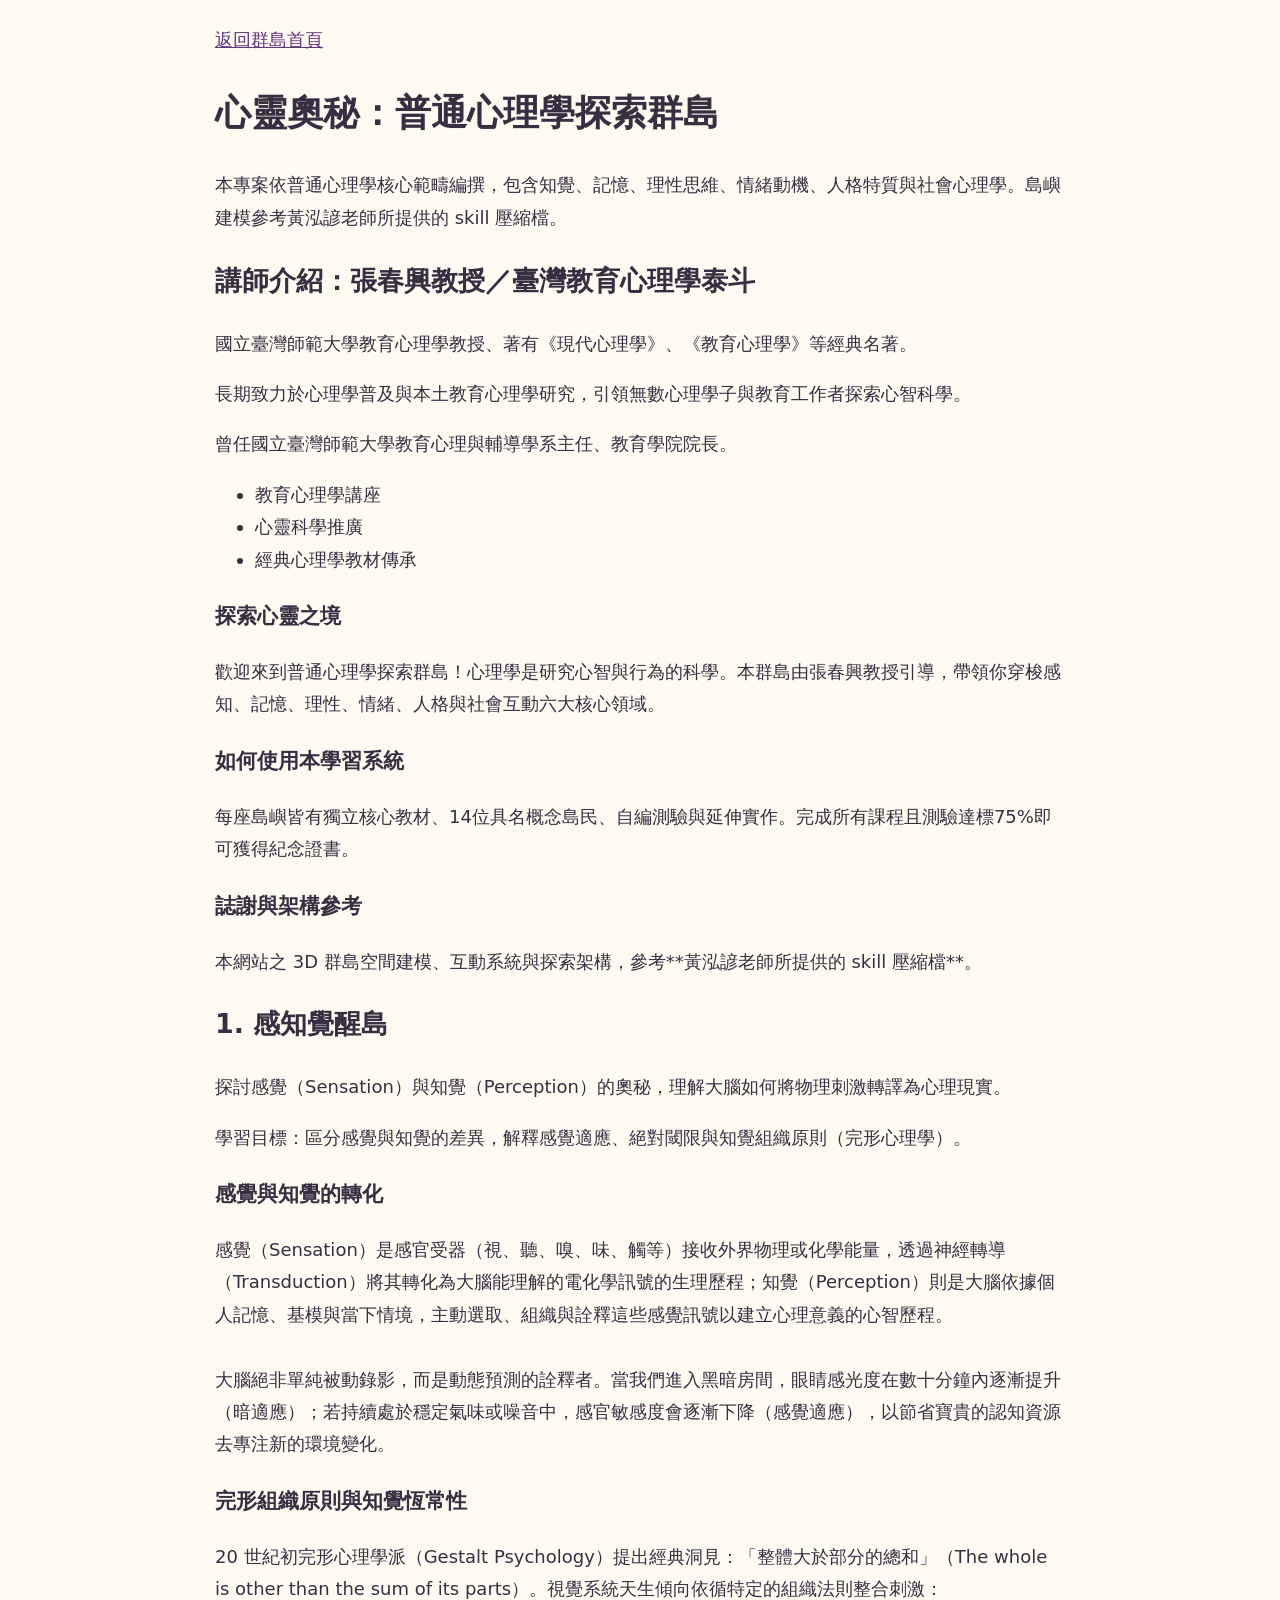
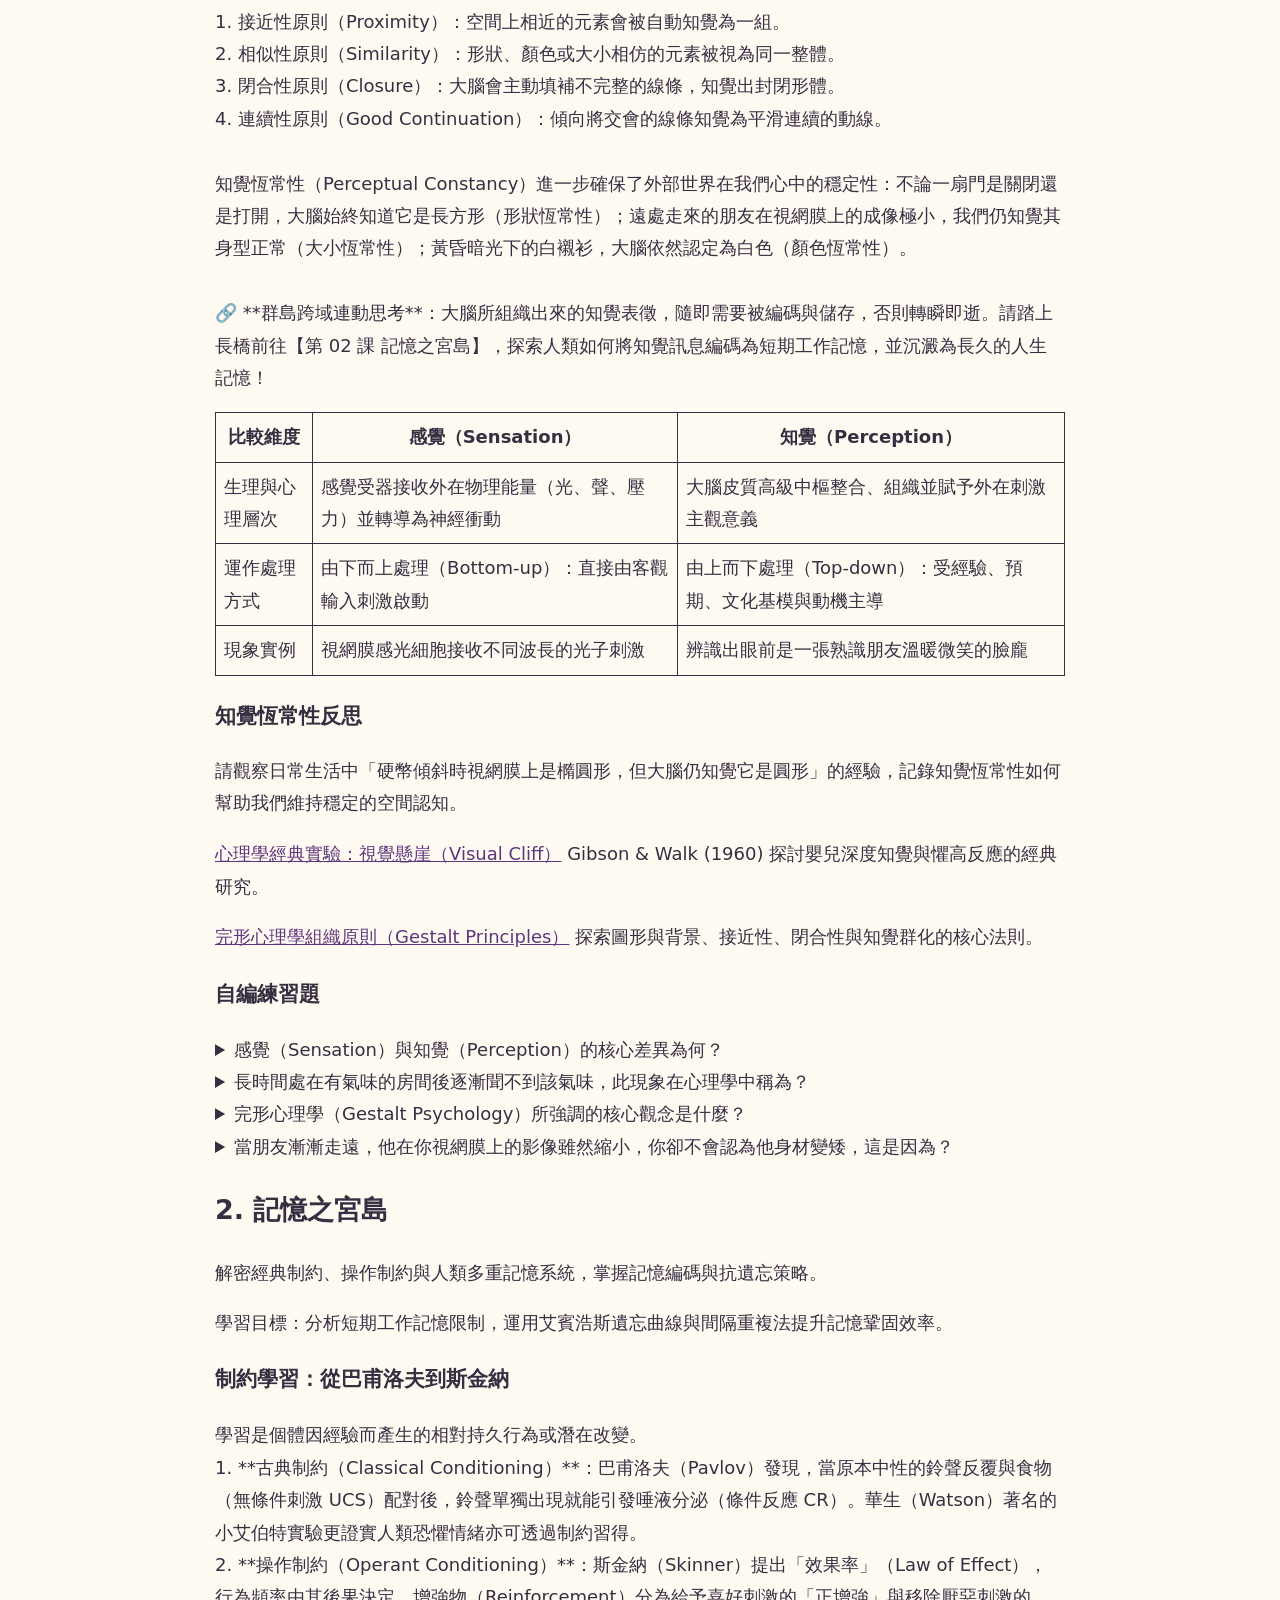
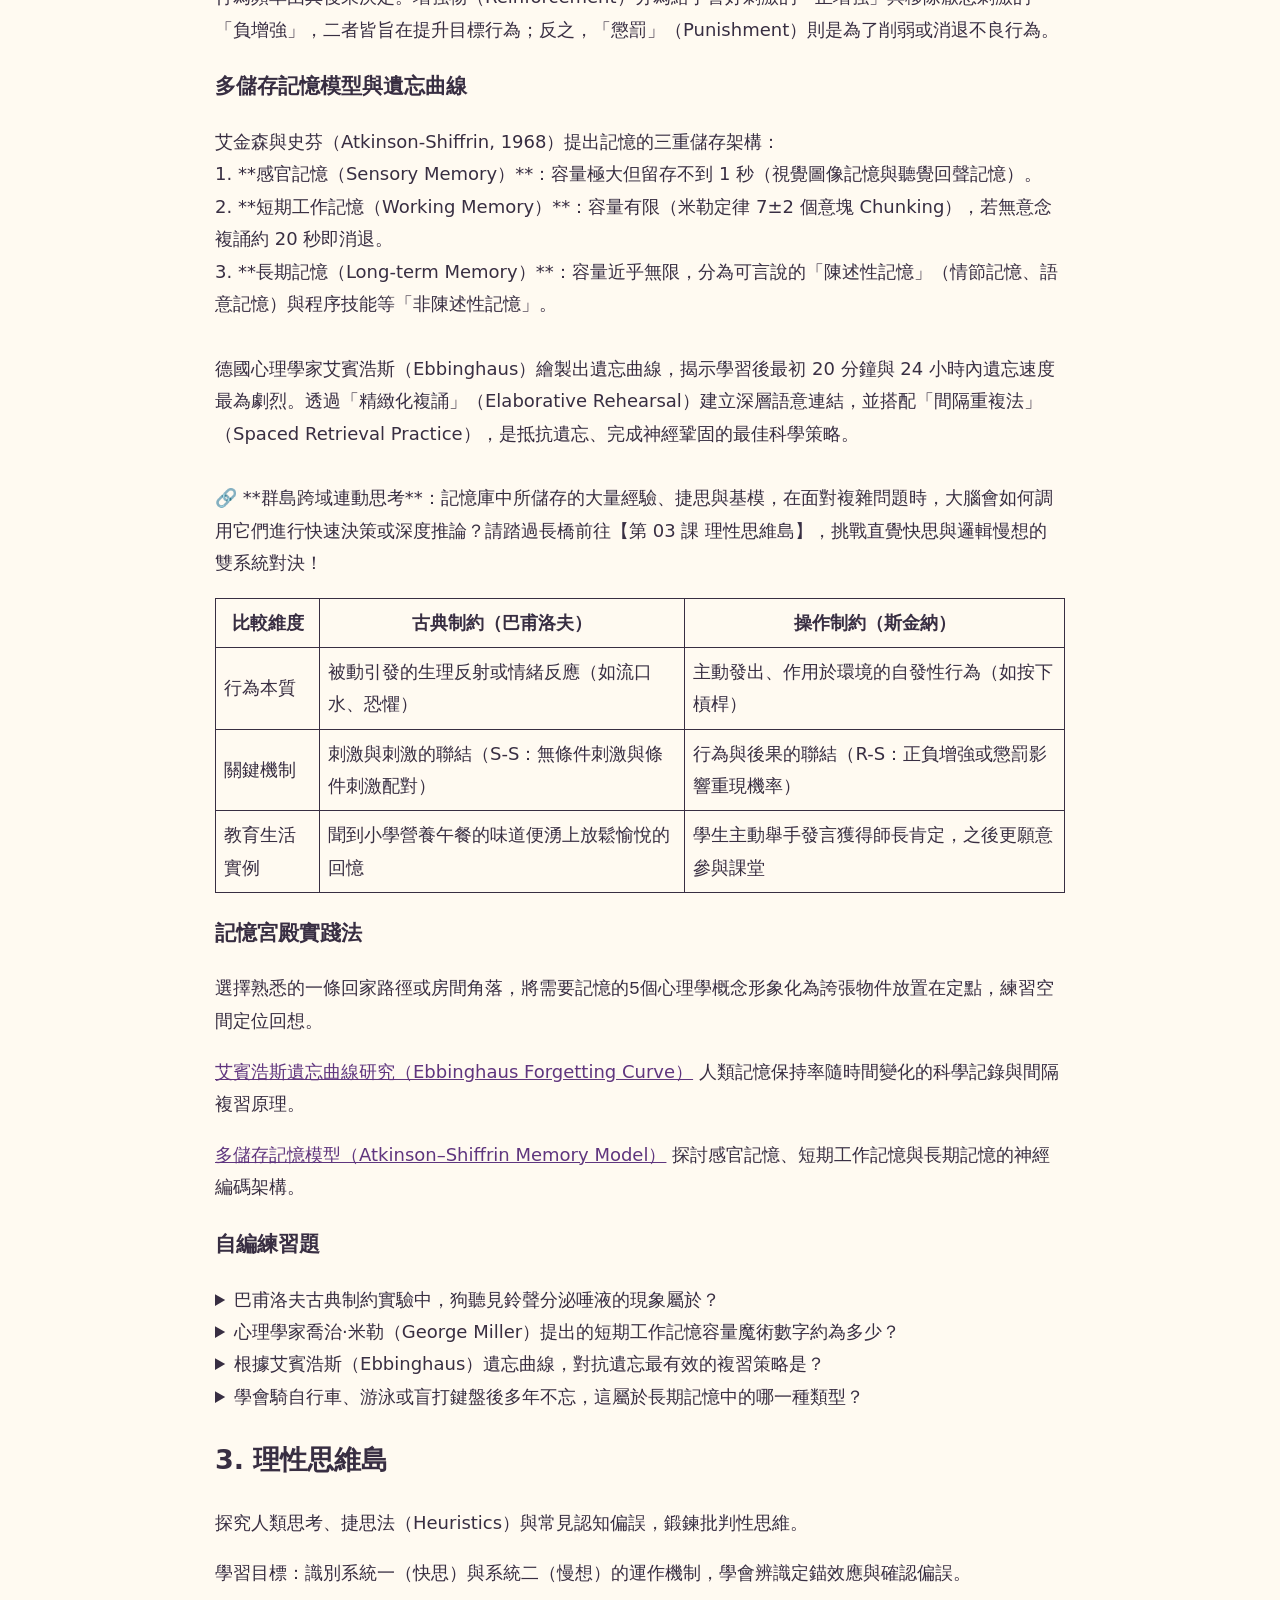
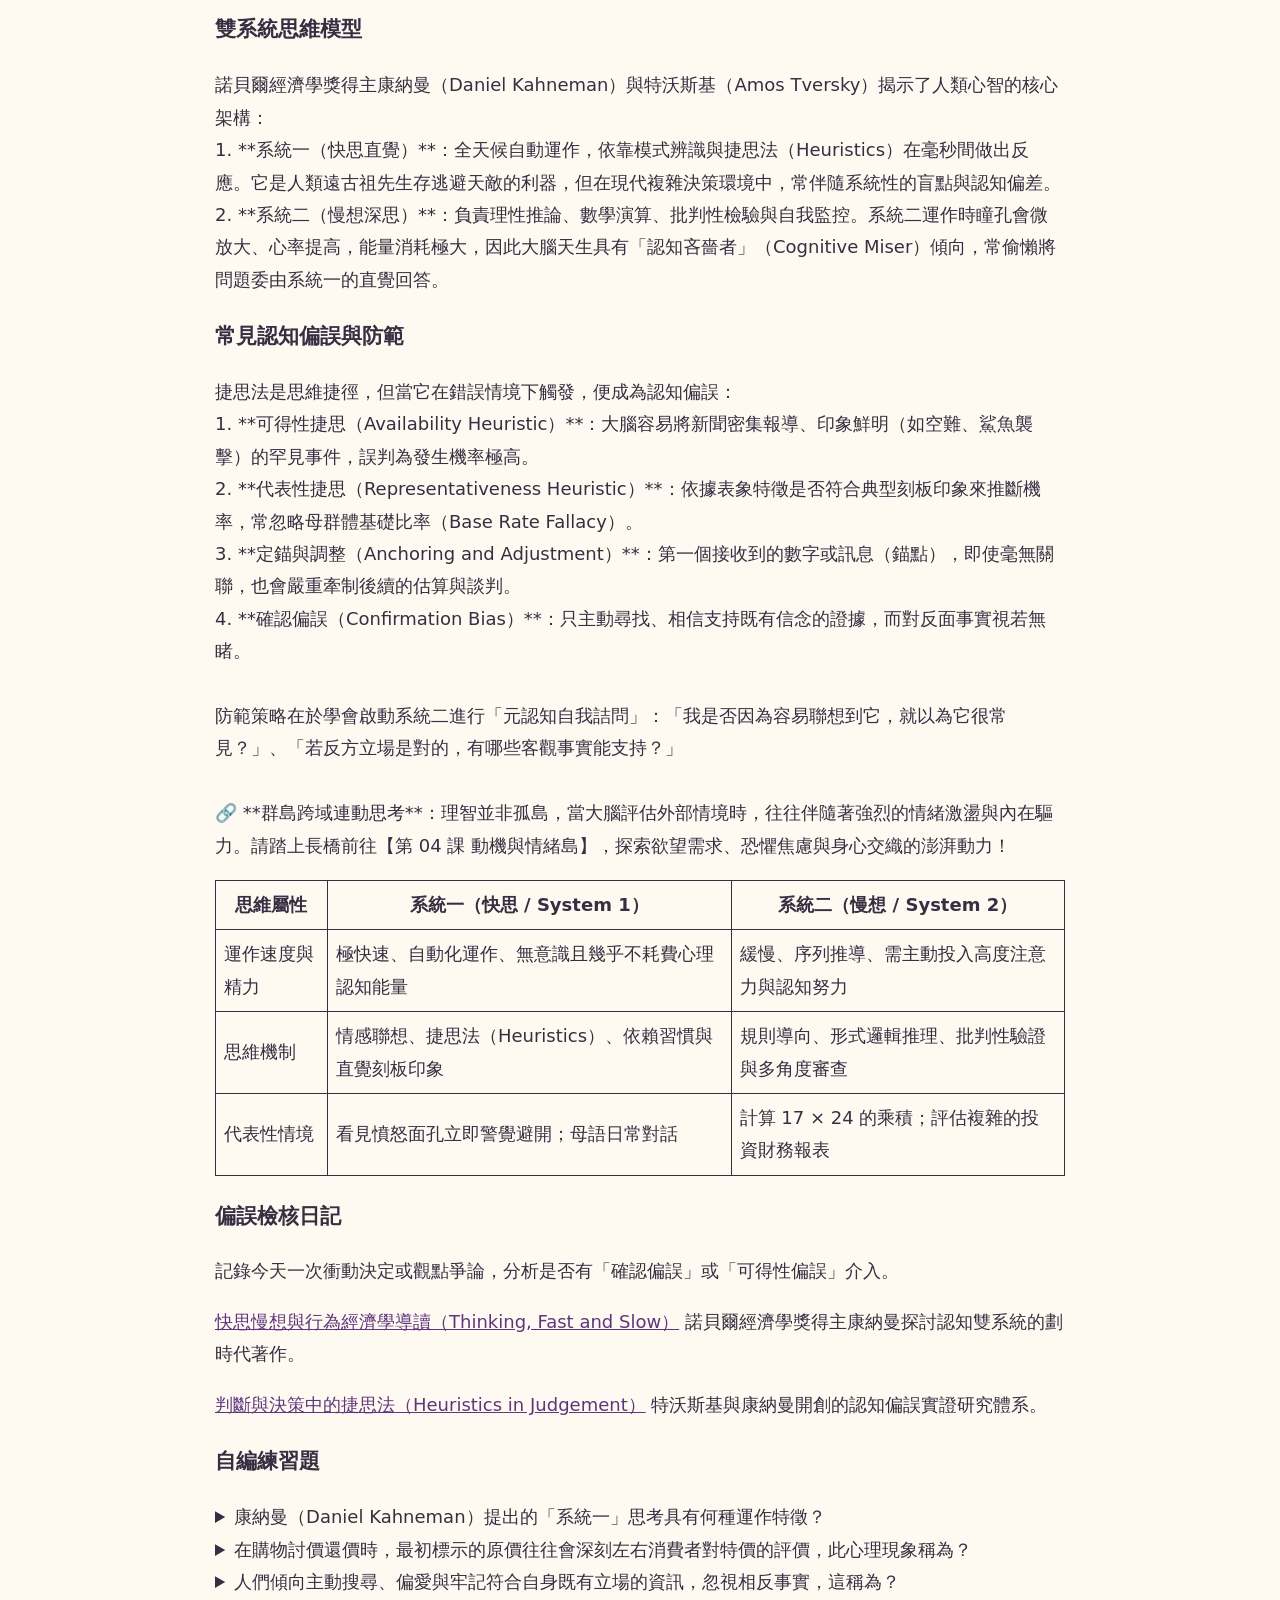
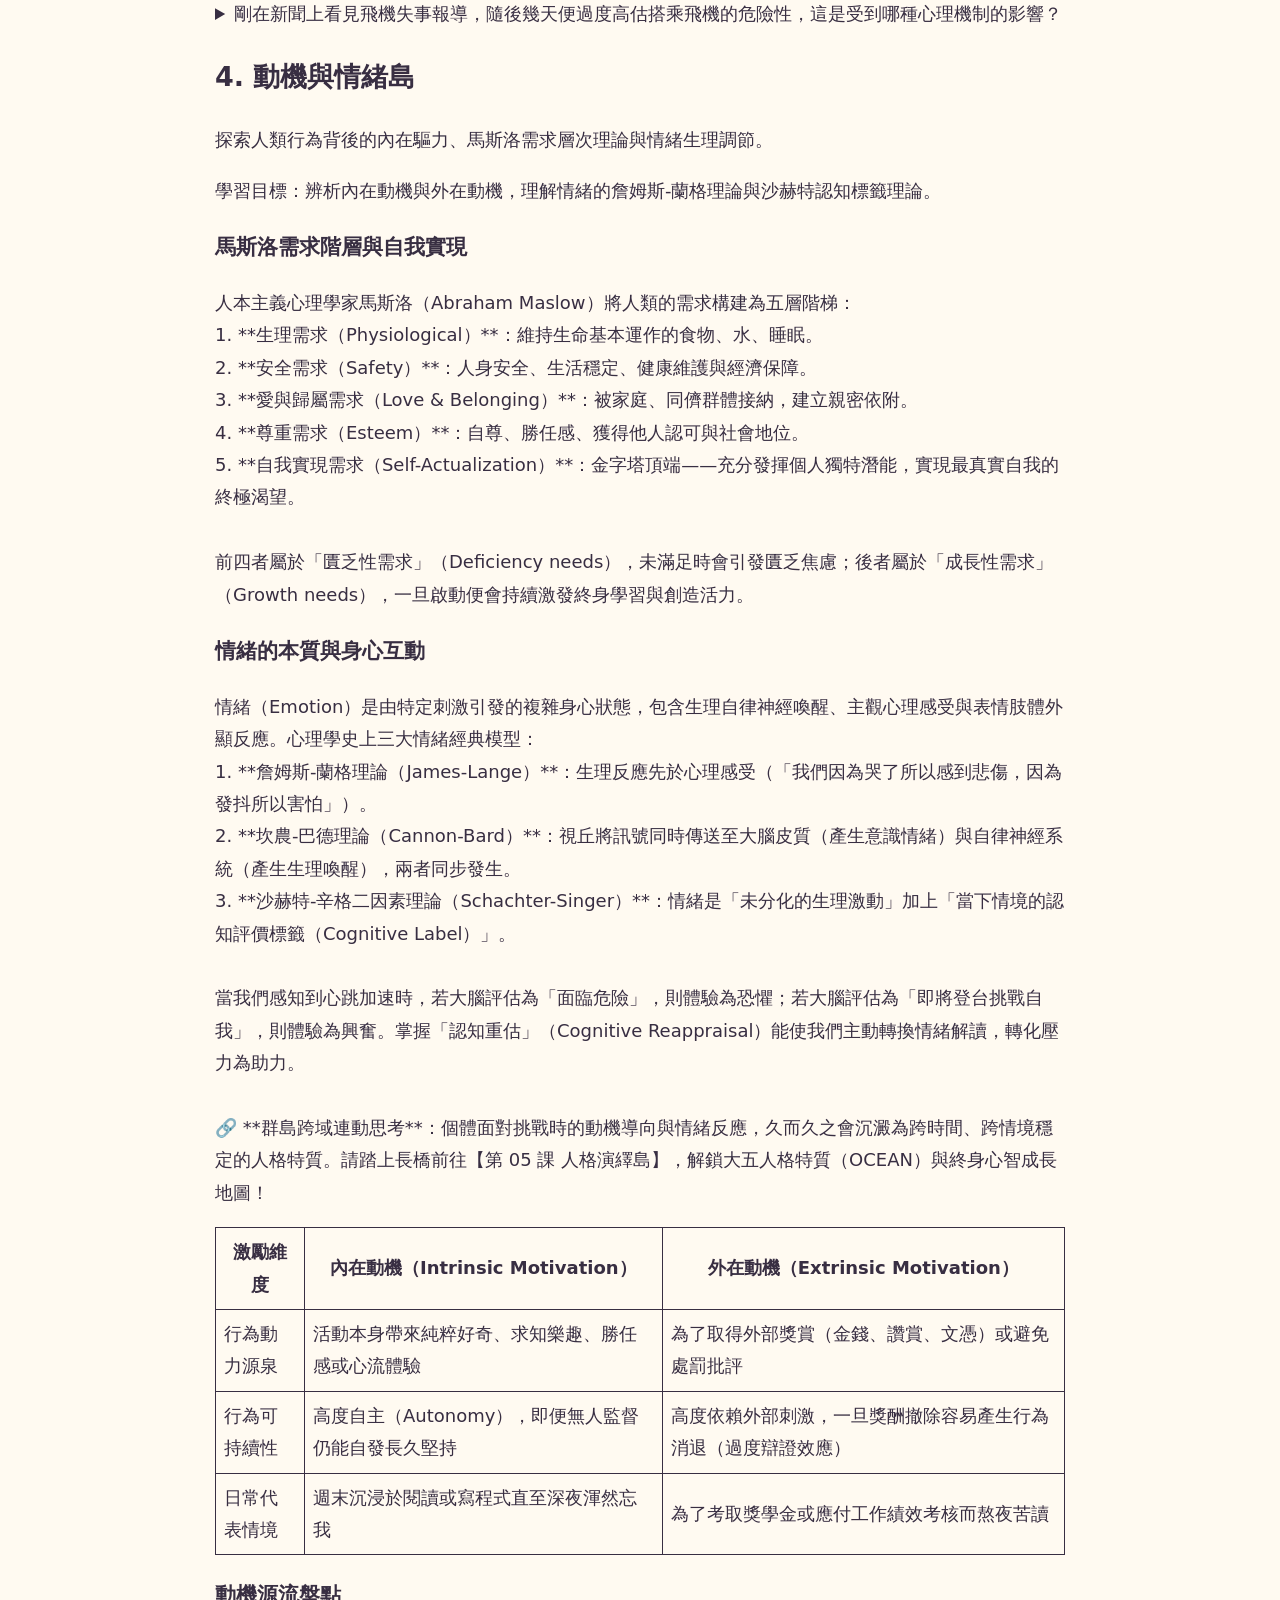
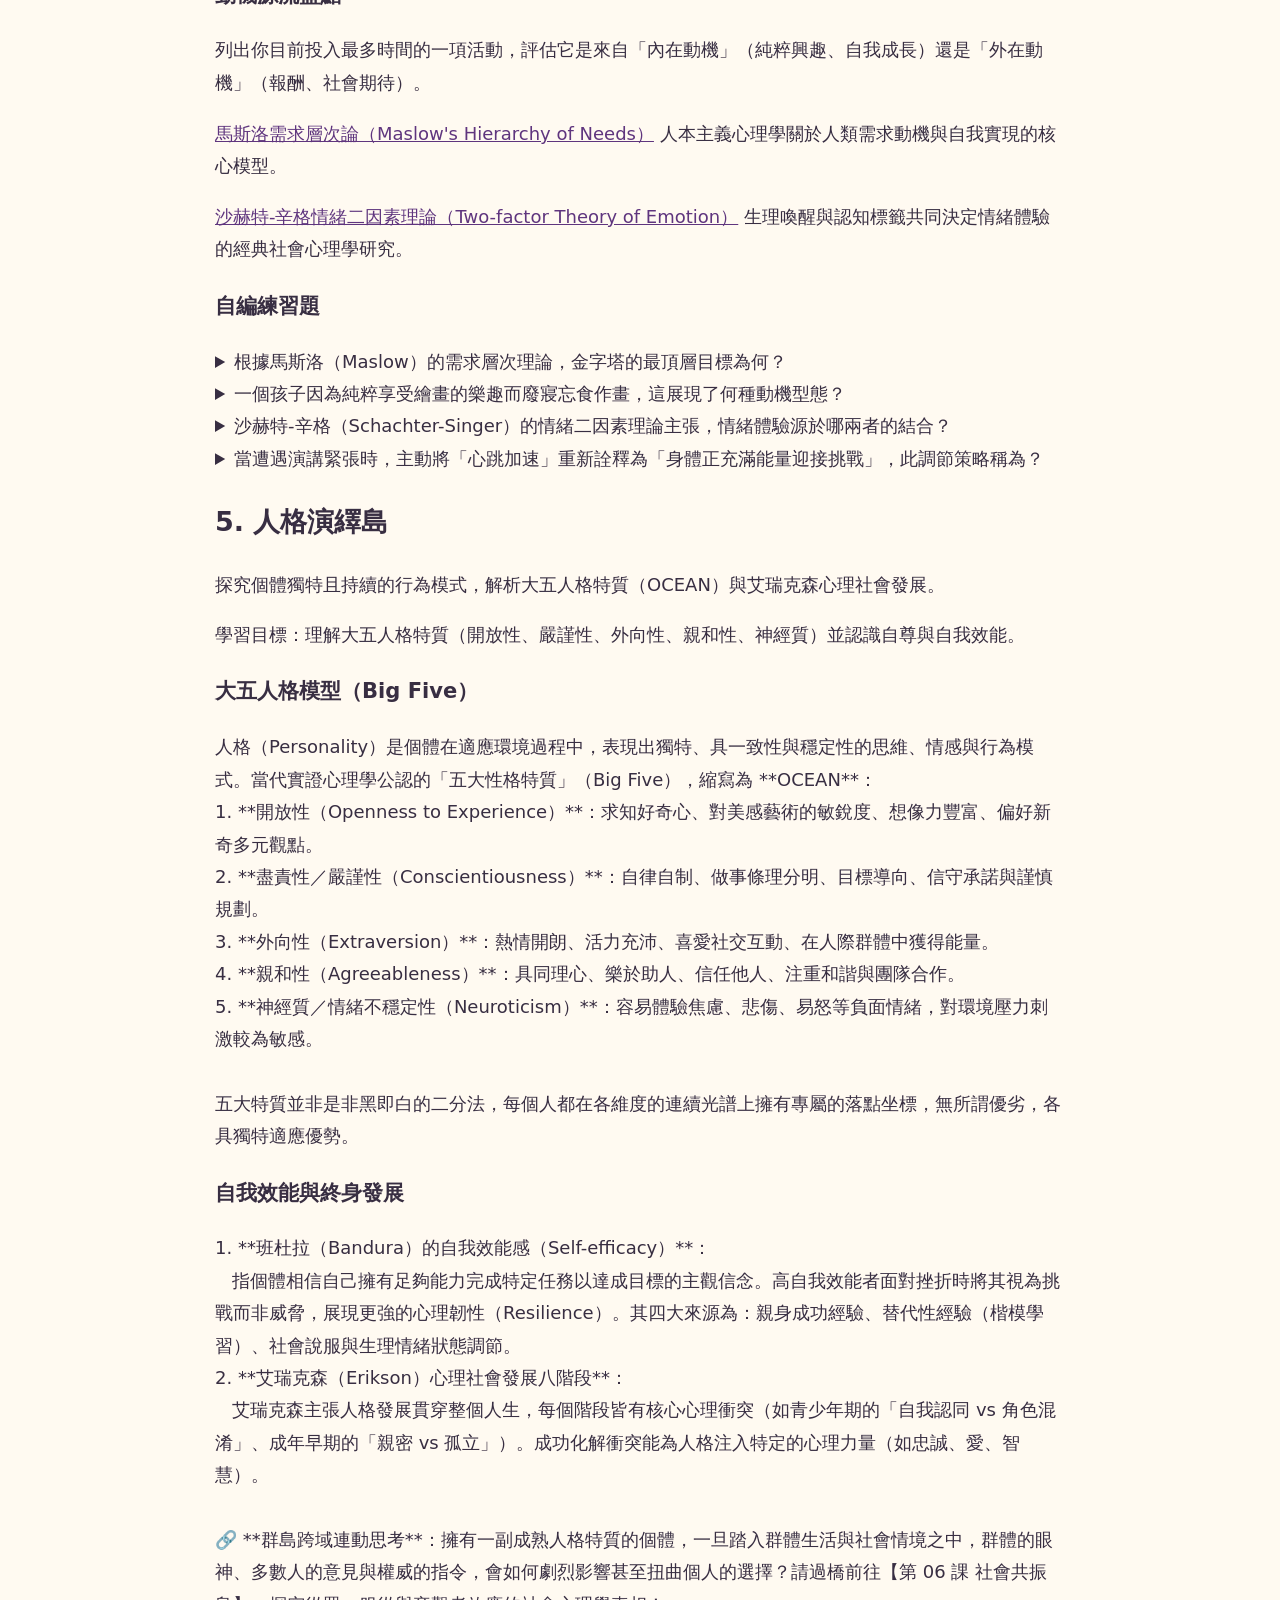
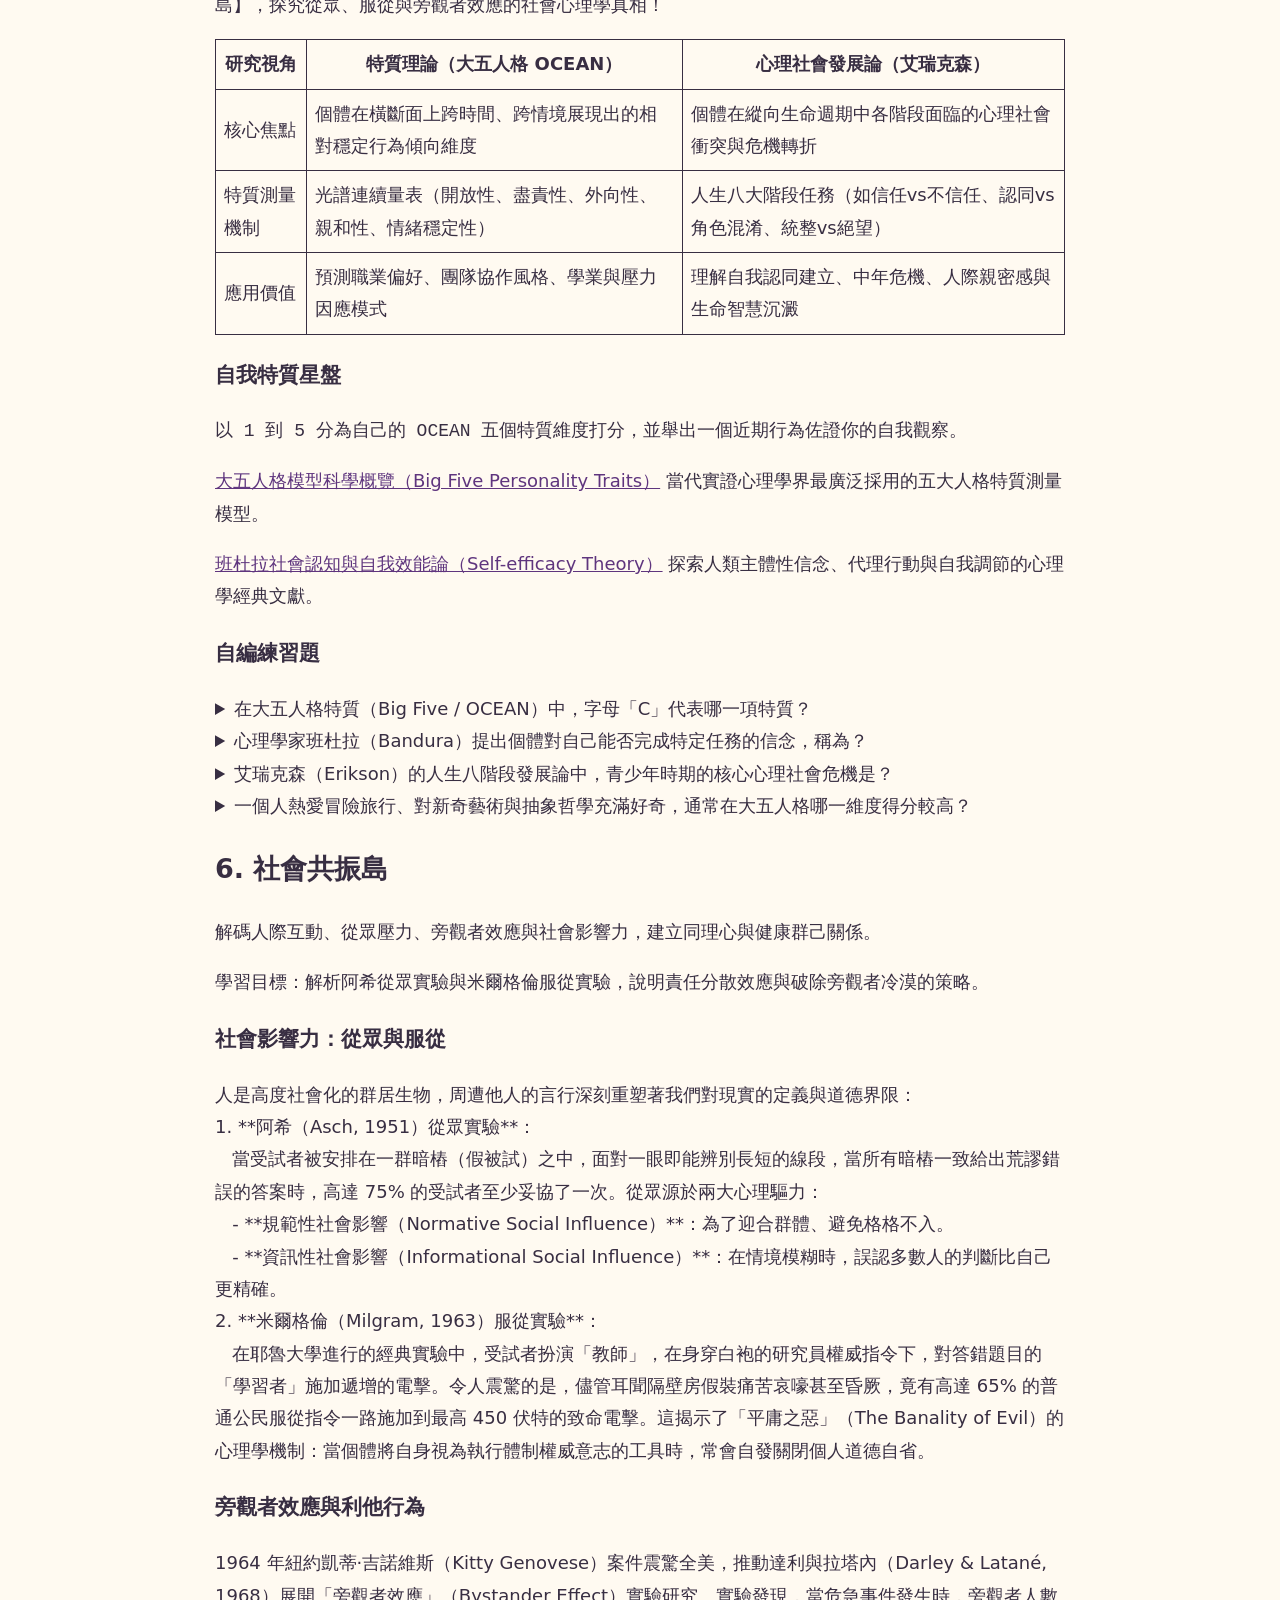
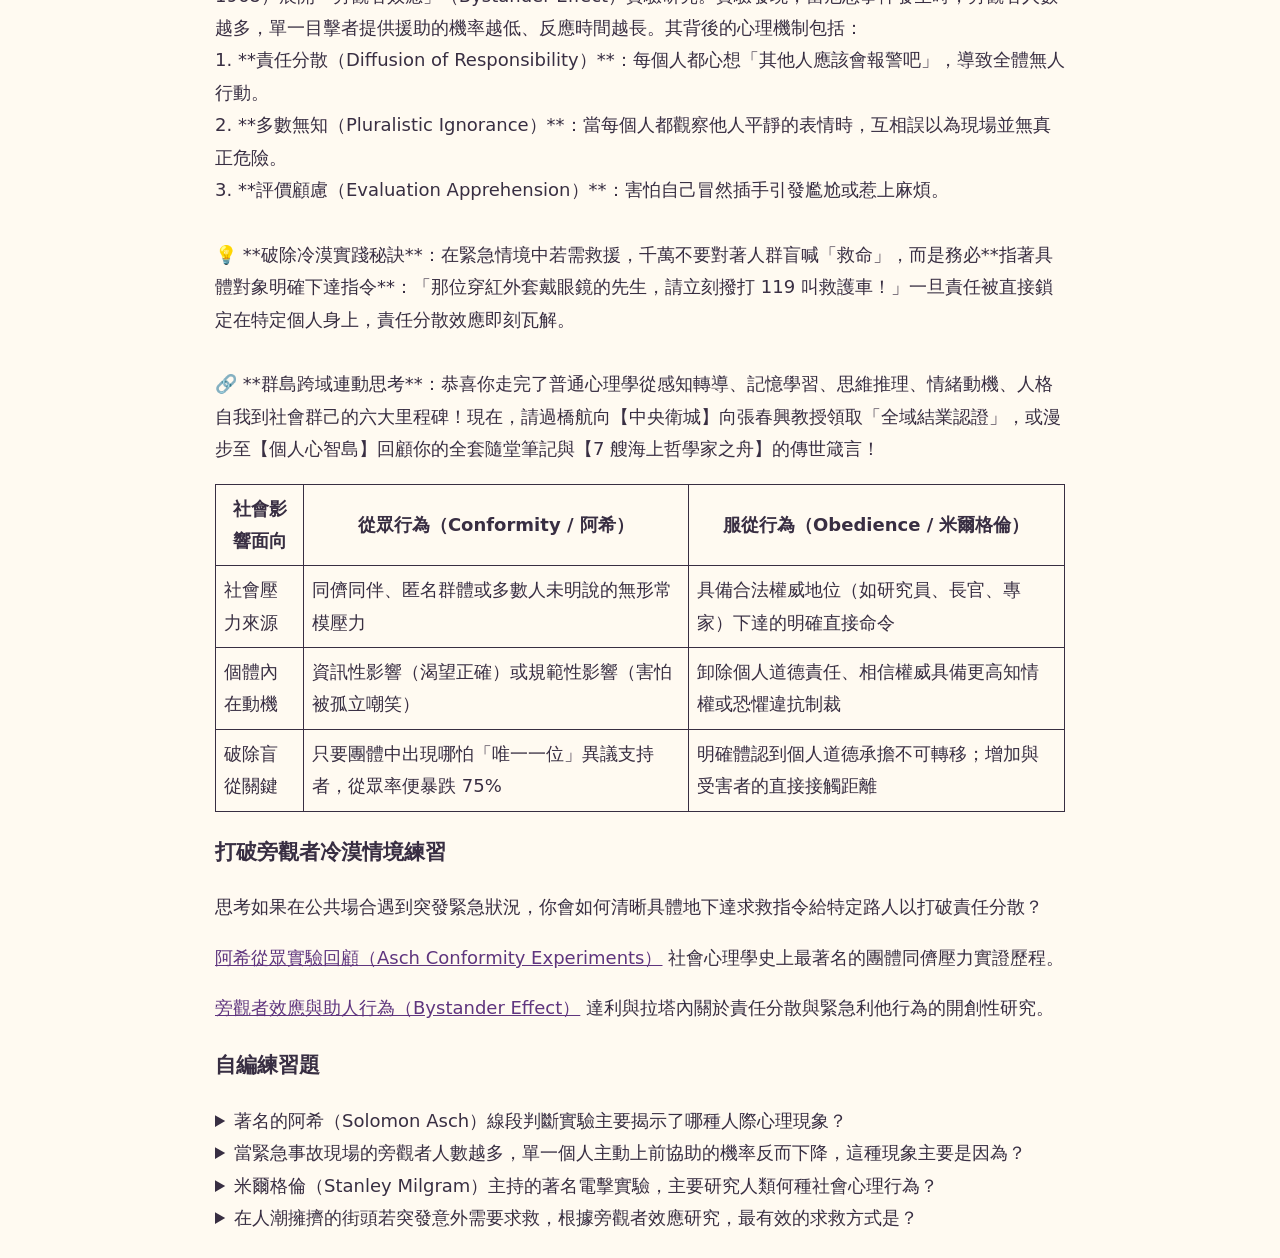
==== commit 2c07b467: "Deploy: 心理學探索群島 3D 網站最新版本" ====
--- a/content.html
+++ b/content.html
@@ -1,720 +1,6 @@
-<!doctype html>
-<html lang="zh-Hant">
-<head>
-  <meta charset="utf-8">
-  <meta name="viewport" content="width=device-width, initial-scale=1">
-  <title>完整文字教材手冊｜心靈奧秘：普通心理學探索群島</title>
-  <meta name="description" content="心靈奧秘：普通心理學探索群島完整文字教材、學習重點、對照表、隨堂測驗詳解、哲學家名言錄與個人知識庫手冊。">
-  <style>
-    :root {
-      --primary: #5c3d75;
-      --primary-light: #f3ebf8;
-      --accent: #d4a373;
-      --text: #2c2538;
-      --muted: #665c75;
-      --bg: #fcf9f5;
-      --surface: #ffffff;
-      --border: #e8dfd8;
-    }
-    * { box-sizing: border-box; }
-    body {
-      font-family: -apple-system, BlinkMacSystemFont, "Segoe UI", Roboto, "Noto Sans TC", sans-serif;
-      font-size: 17px;
-      line-height: 1.8;
-      color: var(--text);
-      background: var(--bg);
-      margin: 0;
-      padding: 24px 20px 80px;
-    }
-    main {
-      max-width: 920px;
-      margin: 0 auto;
-      background: var(--surface);
-      padding: 40px;
-      border-radius: 20px;
-      box-shadow: 0 4px 24px rgba(44, 37, 56, 0.06);
-      border: 1px solid var(--border);
-    }
-    @media (max-width: 650px) {
-      body { padding: 12px 10px 60px; }
-      main { padding: 22px 18px; }
-    }
-    .top-nav {
-      display: flex;
-      justify-content: space-between;
-      align-items: center;
-      margin-bottom: 28px;
-      padding-bottom: 16px;
-      border-bottom: 1px solid var(--border);
-      flex-wrap: wrap;
-      gap: 12px;
-    }
-    .back-btn {
-      display: inline-flex;
-      align-items: center;
-      gap: 6px;
-      background: var(--primary-light);
-      color: var(--primary);
-      text-decoration: none;
-      padding: 8px 16px;
-      border-radius: 12px;
-      font-weight: 700;
-      font-size: 14.5px;
-      transition: all 0.2s;
-    }
-    .back-btn:hover { background: var(--primary); color: #fff; }
-    h1 {
-      font-size: 32px;
-      color: var(--primary);
-      margin: 0 0 12px;
-      line-height: 1.3;
-    }
-    .tagline {
-      font-size: 16px;
-      color: var(--muted);
-      margin: 0 0 24px;
-    }
-    .toc-box {
-      background: #f7f4fa;
-      border: 1px solid #e5daf0;
-      border-left: 5px solid var(--primary);
-      border-radius: 16px;
-      padding: 20px 24px;
-      margin-bottom: 40px;
-    }
-    .toc-box h3 { margin: 0 0 14px; font-size: 17px; color: var(--primary); }
-    .toc-grid {
-      display: grid;
-      grid-template-columns: repeat(auto-fit, minmax(220px, 1fr));
-      gap: 10px;
-      margin: 0;
-      padding: 0;
-      list-style: none;
-    }
-    .toc-grid a {
-      color: var(--text);
-      text-decoration: none;
-      font-size: 14.5px;
-      display: block;
-      padding: 8px 12px;
-      border-radius: 8px;
-      background: #fff;
-      border: 1px solid #ebdff5;
-      transition: all 0.2s;
-    }
-    .toc-grid a:hover {
-      background: var(--primary-light);
-      color: var(--primary);
-      border-color: var(--primary);
-    }
-    .island-card {
-      margin-bottom: 48px;
-      padding-top: 24px;
-      border-top: 2px dashed var(--border);
-    }
-    .island-badge {
-      display: inline-block;
-      font-size: 12px;
-      font-weight: 800;
-      letter-spacing: 1px;
-      color: var(--primary);
-      background: var(--primary-light);
-      padding: 4px 14px;
-      border-radius: 20px;
-      margin-bottom: 12px;
-    }
-    .island-header h3 {
-      font-size: 26px;
-      color: var(--primary);
-      margin: 0 0 8px;
-    }
-    .goal-box {
-      background: #fdfaf5;
-      border: 1px solid #ebd9c2;
-      border-left: 4px solid var(--accent);
-      border-radius: 12px;
-      padding: 16px 20px;
-      margin: 20px 0;
-    }
-    .topic-block {
-      background: #faf8f6;
-      border-radius: 14px;
-      padding: 20px;
-      margin-bottom: 18px;
-      border: 1px solid var(--border);
-    }
-    .topic-block h4 {
-      font-size: 18px;
-      color: var(--primary);
-      margin: 0 0 10px;
-    }
-    .comparison-table {
-      width: 100%;
-      border-collapse: collapse;
-      margin: 20px 0;
-      font-size: 14.5px;
-    }
-    .comparison-table th, .comparison-table td {
-      border: 1px solid var(--border);
-      padding: 10px 14px;
-      text-align: left;
-    }
-    .comparison-table th {
-      background: var(--primary-light);
-      color: var(--primary);
-      font-weight: 700;
-    }
-    .comparison-table tr:nth-child(even) { background: #faf8f5; }
-    .prompt-box {
-      background: #2b2538;
-      color: #f7f4ea;
-      border-radius: 12px;
-      padding: 16px 20px;
-      margin: 20px 0;
-      font-family: monospace;
-      font-size: 14px;
-      white-space: pre-wrap;
-    }
-    .quiz-card {
-      background: #fff;
-      border: 1px solid var(--border);
-      border-radius: 12px;
-      padding: 16px 18px;
-      margin-bottom: 14px;
-    }
-    .quiz-q { font-weight: 700; margin-bottom: 10px; }
-    .quiz-opts { margin: 0 0 10px 20px; padding: 0; }
-    .quiz-ans {
-      background: #e8f5e9;
-      color: #2e7d32;
-      padding: 8px 12px;
-      border-radius: 8px;
-      font-size: 13.5px;
-    }
-    .resident-pill {
-      display: inline-block;
-      background: #ede7f6;
-      color: #512da8;
-      padding: 4px 12px;
-      border-radius: 20px;
-      font-size: 13px;
-      margin: 4px;
-    }
+<!doctype html><html lang="zh-Hant"><meta charset="utf-8"><meta name="viewport" content="width=device-width,initial-scale=1"><title>完整文字教材｜心靈奧秘：普通心理學探索群島</title><style>body{font:18px/1.8 system-ui;max-width:850px;margin:auto;padding:24px;background:#fffaf1;color:#382e42}pre,p{white-space:pre-wrap;overflow-wrap:anywhere}table{border-collapse:collapse}td,th{border:1px solid;padding:8px}a{color:#5f357e}</style><body><main><a href="./">返回群島首頁</a><h1>心靈奧秘：普通心理學探索群島</h1><p>本專案依普通心理學核心範疇編撰，包含知覺、記憶、理性思維、情緒動機、人格特質與社會心理學。島嶼建模參考黃泓諺老師所提供的 skill 壓縮檔。</p><h2>講師介紹：張春興教授／臺灣教育心理學泰斗</h2><p>國立臺灣師範大學教育心理學教授、著有《現代心理學》、《教育心理學》等經典名著。</p><p>長期致力於心理學普及與本土教育心理學研究，引領無數心理學子與教育工作者探索心智科學。</p><p>曾任國立臺灣師範大學教育心理與輔導學系主任、教育學院院長。</p><ul><li>教育心理學講座</li><li>心靈科學推廣</li><li>經典心理學教材傳承</li></ul><h3>探索心靈之境</h3><p>歡迎來到普通心理學探索群島！心理學是研究心智與行為的科學。本群島由張春興教授引導，帶領你穿梭感知、記憶、理性、情緒、人格與社會互動六大核心領域。</p><h3>如何使用本學習系統</h3><p>每座島嶼皆有獨立核心教材、14位具名概念島民、自編測驗與延伸實作。完成所有課程且測驗達標75%即可獲得紀念證書。</p><h3>誌謝與架構參考</h3><p>本網站之 3D 群島空間建模、互動系統與探索架構，參考**黃泓諺老師所提供的 skill 壓縮檔**。</p><section><h2>1. 感知覺醒島</h2><p>探討感覺（Sensation）與知覺（Perception）的奧秘，理解大腦如何將物理刺激轉譯為心理現實。</p><p>學習目標：區分感覺與知覺的差異，解釋感覺適應、絕對閾限與知覺組織原則（完形心理學）。</p><h3>感覺與知覺的轉化</h3><p>感覺（Sensation）是感官受器（視、聽、嗅、味、觸等）接收外界物理或化學能量，透過神經轉導（Transduction）將其轉化為大腦能理解的電化學訊號的生理歷程；知覺（Perception）則是大腦依據個人記憶、基模與當下情境，主動選取、組織與詮釋這些感覺訊號以建立心理意義的心智歷程。
 
-    /* 哲學家真實肖像與名言卡 */
-    .quote-box {
-      display: flex;
-      gap: 18px;
-      align-items: flex-start;
-      background: linear-gradient(135deg, #fffdfa 0%, #fef8ee 100%);
-      border: 1px solid #ebd9c2;
-      border-left: 5px solid var(--accent);
-      border-radius: 16px;
-      padding: 18px 20px;
-      margin-bottom: 18px;
-      box-shadow: 0 2px 10px rgba(0,0,0,0.04);
-    }
-    @media (max-width: 600px) {
-      .quote-box { flex-direction: column; align-items: center; text-align: center; }
-    }
-    .quote-avatar-wrap {
-      flex-shrink: 0;
-      display: flex;
-      flex-direction: column;
-      align-items: center;
-      gap: 6px;
-    }
-    .quote-avatar-img {
-      width: 76px;
-      height: 76px;
-      object-fit: cover;
-      border-radius: 50%;
-      border: 3px solid #d4a373;
-      box-shadow: 0 4px 12px rgba(0,0,0,0.12);
-      background: #f4ece4;
-    }
-    .quote-avatar-badge {
-      font-size: 10px;
-      font-weight: 700;
-      color: #78350f;
-      background: #fef3c7;
-      padding: 2px 8px;
-      border-radius: 10px;
-      white-space: nowrap;
-    }
-    .quote-content { flex: 1; min-width: 0; }
-    .quote-title { font-weight: 800; color: #5d4037; font-size: 17px; margin-bottom: 4px; }
-    .quote-bio { font-size: 12.5px; color: var(--muted); margin-bottom: 8px; line-height: 1.4; }
-    .quote-body { font-style: italic; color: #2b2014; margin: 6px 0 10px; font-weight: 600; font-size: 15.5px; }
-    .quote-meta { font-size: 13px; color: var(--muted); line-height: 1.6; }
-
-    /* 學術大師與經典歷史故事樣式 */
-    .master-card-html {
-      display: flex;
-      gap: 22px;
-      background: linear-gradient(135deg, #ffffff 0%, #fdfbf7 100%);
-      border: 1.5px solid #e8dfd5;
-      border-radius: 18px;
-      padding: 22px;
-      margin: 18px 0 24px;
-      box-shadow: 0 4px 16px rgba(44, 37, 56, 0.05);
-    }
-    @media (max-width: 600px) {
-      .master-card-html { flex-direction: column; align-items: center; text-align: center; }
-    }
-    .master-portrait-wrap {
-      flex-shrink: 0;
-      display: flex;
-      flex-direction: column;
-      align-items: center;
-      gap: 8px;
-    }
-    .master-portrait-img-html {
-      width: 100px;
-      height: 100px;
-      object-fit: cover;
-      border-radius: 50%;
-      border: 3.5px solid #d4a373;
-      box-shadow: 0 4px 14px rgba(107, 77, 132, 0.2);
-      background: #fbf6f0;
-    }
-    .master-badge-html {
-      font-size: 11px;
-      font-weight: 700;
-      color: #854d0e;
-      background: #fef9c3;
-      border: 1px solid #fde047;
-      padding: 3px 10px;
-      border-radius: 14px;
-      white-space: nowrap;
-    }
-    .master-info-html { flex: 1; min-width: 0; }
-    .master-name-html { font-size: 20px; font-weight: 800; color: var(--text); margin: 0 0 4px; }
-    .master-role-html { font-size: 13.5px; font-weight: 700; color: var(--primary); margin: 0 0 10px; }
-    .master-quote-html {
-      background: #fdfaf5;
-      border-left: 3.5px solid #d4a373;
-      padding: 8px 14px;
-      border-radius: 8px;
-      font-size: 13.5px;
-      font-style: italic;
-      color: #4a3b32;
-      margin-bottom: 10px;
-      line-height: 1.5;
-    }
-    .master-bio-html { font-size: 13.5px; line-height: 1.65; color: var(--text); margin: 0; }
-
-    /* 照片畫廊樣式 */
-    .photo-grid-html {
-      display: grid;
-      grid-template-columns: repeat(auto-fit, minmax(260px, 1fr));
-      gap: 18px;
-      margin: 18px 0 24px;
-    }
-    .photo-card-html {
-      background: #ffffff;
-      border: 1px solid var(--border);
-      border-radius: 14px;
-      overflow: hidden;
-      box-shadow: 0 2px 12px rgba(0,0,0,0.04);
-      display: flex;
-      flex-direction: column;
-    }
-    .photo-wrap-html {
-      width: 100%;
-      height: 190px;
-      background: #1e1b29;
-      position: relative;
-      overflow: hidden;
-    }
-    .photo-img-html {
-      width: 100%;
-      height: 100%;
-      object-fit: cover;
-    }
-    .photo-meta-html {
-      padding: 14px 16px;
-      display: flex;
-      flex-direction: column;
-      gap: 6px;
-      flex: 1;
-    }
-    .photo-title-html { font-size: 15px; font-weight: 800; color: var(--text); margin: 0; }
-    .photo-caption-html { font-size: 12.5px; color: #8d4d24; font-weight: 600; margin: 0; line-height: 1.45; }
-    .photo-details-html { font-size: 13px; color: #3b3549; line-height: 1.6; margin: 4px 0 0; }
-
-    /* 傳奇故事樣式 */
-    .classic-story-html {
-      background: linear-gradient(135deg, #fdfbf7 0%, #f7f1e9 100%);
-      border: 1px solid #ebd9c2;
-      border-left: 5px solid #8d4d24;
-      border-radius: 16px;
-      padding: 20px 22px;
-      margin: 20px 0 24px;
-    }
-    .classic-story-tag { font-size: 11px; font-weight: 800; color: #8d4d24; letter-spacing: 1px; display: block; margin-bottom: 4px; }
-    .classic-story-title { font-size: 17.5px; font-weight: 800; color: #3e2723; margin: 0 0 10px; }
-    .classic-story-body { font-size: 14.5px; line-height: 1.75; color: #2c2538; margin: 0; }
-
-    footer {
-      margin-top: 50px;
-      padding-top: 24px;
-      border-top: 1px solid var(--border);
-      text-align: center;
-      font-size: 13.5px;
-      color: var(--muted);
-    }
-  </style>
-</head>
-<body>
-  <main>
-    <div class="top-nav">
-      <a class="back-btn" href="./">← 返回 3D 心理學群島主頁</a>
-      <span>📖 完整文字教材與全域學習手冊</span>
-    </div>
-
-    <h1>心靈奧秘：普通心理學探索群島</h1>
-    <p class="tagline">一座島嶼，一次心靈探索。 ｜ 導師：張春興教授（臺灣教育心理學泰斗）</p>
-
-    <div class="toc-box">
-      <h3>📑 全域教材章節目錄（點擊跳轉）</h3>
-      <ul class="toc-grid">
-        <li><a href="#sec-center">🏛️ 中央衛城：備課室導覽</a></li>
-        <li><a href="#sec-personal">🌟 個人心智島：知識寶庫</a></li>
-        <li><a href="#sec-philosophers">⛵ 7 艘海上哲學家之舟</a></li>
-        <li><a href="#island-01">01. 感知覺醒島</a></li><li><a href="#island-02">02. 記憶之宮島</a></li><li><a href="#island-03">03. 理性思維島</a></li><li><a href="#island-04">04. 動機與情緒島</a></li><li><a href="#island-05">05. 人格演繹島</a></li><li><a href="#island-06">06. 社會共振島</a></li>
-      </ul>
-    </div>
-
-    <!-- 1. 中央衛城 -->
-    <section id="sec-center" class="island-card">
-      <span class="island-badge">CENTRAL ACROPOLIS</span>
-      <h2>中央衛城 · 張春興教授備課室與理性之源</h2>
-      <p><b>導師介紹：</b>國立臺灣師範大學教育心理學教授、著有《現代心理學》、《教育心理學》等經典名著。 長期致力於心理學普及與本土教育心理學研究，引領無數心理學子與教育工作者探索心智科學。</p>
-      
-      
-          <div class="master-card-html">
-            <div class="master-portrait-wrap">
-              <img src="assets/images/school-of-athens.jpg" alt="拉斐爾與文藝復興先哲 · 雅典學院" class="master-portrait-img-html">
-              <span class="master-badge-html">世界名畫 · 理性殿堂</span>
-            </div>
-            <div class="master-info-html">
-              <h4 class="master-name-html">拉斐爾與文藝復興先哲 · 雅典學院</h4>
-              <p class="master-role-html">哲學思辨與心理學的理性之源 ｜ 西元 1511 年 · 梵蒂岡宗座宮</p>
-              <div class="master-quote-html">“心理學（Psychology）源於希臘語 Psyche（心靈/靈魂）與 Logos（探究）。從柏拉圖的超驗理念到亞里斯多德的經驗觀察，構成了探索人類心靈世界的雙重羽翼。”</div>
-              <p class="master-bio-html">在拉斐爾的《雅典學院》濕壁畫中，中央並肩而立的柏拉圖與亞里斯多德揭示了心靈科學的兩大源頭：柏拉圖右手手指蒼穹，代表追求理性先驗理念（理性主義）；亞里斯多德手掌朝向大地，象徵從自然經驗與具體觀察出發（經驗主義與實證科學）。現代普通心理學正是這兩股智慧長河的匯流。</p>
-            </div>
-          </div>
-          <div class="photo-grid-html">
-            
-              <div class="photo-card-html">
-                <div class="photo-wrap-html">
-                  <img src="assets/images/school-of-athens.jpg" alt="《雅典學院》全景名畫（Scuola di Atene）" class="photo-img-html" loading="lazy">
-                </div>
-                <div class="photo-meta-html">
-                  <h5 class="photo-title-html">《雅典學院》全景名畫（Scuola di Atene）</h5>
-                  <p class="photo-caption-html">拉斐爾創作於 1509–1511 年。畫中匯聚了古希臘所有偉大思想家，象徵人類理性探究宇宙與心智的巔峰成就。</p>
-                  <p class="photo-details-html">畫面上半部的宏偉拱頂向外敞開，沐浴在理性之光下。左側描繪著畢達哥拉斯、蘇格拉底與希帕蒂亞，右側是歐幾里得與托勒密。中央柏拉圖抱著《蒂邁歐篇》，亞里斯多德手持《倫理學》，宣告人類對自我心靈與客觀世界探詢的永恆交鋒。</p>
-                </div>
-              </div>
-            
-          </div>
-        
-
-      
-        <div class="topic-block">
-          <h4>探索心靈之境</h4>
-          <p>歡迎來到普通心理學探索群島！心理學是研究心智與行為的科學。本群島由張春興教授引導，帶領你穿梭感知、記憶、理性、情緒、人格與社會互動六大核心領域。</p>
-        </div>
-      
-        <div class="topic-block">
-          <h4>如何使用本學習系統</h4>
-          <p>每座島嶼皆有獨立核心教材、14位具名概念島民、自編測驗與延伸實作。完成所有課程且測驗達標75%即可獲得紀念證書。</p>
-        </div>
-      
-        <div class="topic-block">
-          <h4>誌謝與架構參考</h4>
-          <p>本網站之 3D 群島空間建模、互動系統與探索架構，參考**黃泓諺老師所提供的 skill 壓縮檔**。</p>
-        </div>
-      
-      <p class="goal-box">💡 <b>編撰原則</b>：本專案依普通心理學核心範疇編撰，包含知覺、記憶、理性思維、情緒動機、人格特質與社會心理學。島嶼建模參考黃泓諺老師所提供的 skill 壓縮檔。</p>
-    </section>
-
-    <!-- 2. 個人心智島 -->
-    <section id="sec-personal" class="island-card">
-      <span class="island-badge">PERSONAL MIND SANCTUARY</span>
-      <h2>🌟 個人心智島 · 知識寶庫概念地圖</h2>
-      <p>個人心智島是學習者沉澱思緒、撰寫各課筆記、收錄概念卡片與名言錄的專屬空間。以下為六大主題領域的核心心理學概念卡：</p>
-      <div style="display: grid; grid-template-columns: repeat(auto-fit, minmax(250px, 1fr)); gap: 14px;">
-        
-          <div style="background: #fbf9fd; border: 1px solid #ebdff5; border-radius: 12px; padding: 14px;">
-            <b style="color: var(--primary); font-size: 15px;">韋伯-費希納定律 (Weber-Fechner Law)</b>
-            <p style="font-size: 13.5px; margin: 6px 0 0; color: var(--muted);">刺激的最小可覺差（JND）與原刺激強度的比值為常數（ΔI / I = k）。心理量與物理刺激強度的對數成正比。</p>
-          </div>
-        
-          <div style="background: #fbf9fd; border: 1px solid #ebdff5; border-radius: 12px; padding: 14px;">
-            <b style="color: var(--primary); font-size: 15px;">奈克方塊與雙穩態知覺 (Necker Cube)</b>
-            <p style="font-size: 13.5px; margin: 6px 0 0; color: var(--muted);">大腦面對缺乏深度線索的二維圖形時，會主動交替構建兩種合理的三維三維心智表徵，展現主動建構特質。</p>
-          </div>
-        
-          <div style="background: #fbf9fd; border: 1px solid #ebdff5; border-radius: 12px; padding: 14px;">
-            <b style="color: var(--primary); font-size: 15px;">艾賓浩斯遺忘曲線與間隔效應 (Spacing Effect)</b>
-            <p style="font-size: 13.5px; margin: 6px 0 0; color: var(--muted);">遺忘在學習剛結束時最為急劇，隨時間推進逐漸平緩。透過分散間隔複習能大幅重塑遺忘曲線並穩固長期記憶。</p>
-          </div>
-        
-          <div style="background: #fbf9fd; border: 1px solid #ebdff5; border-radius: 12px; padding: 14px;">
-            <b style="color: var(--primary); font-size: 15px;">斯金納操作制約與強化排程 (Operant Conditioning)</b>
-            <p style="font-size: 13.5px; margin: 6px 0 0; color: var(--muted);">有機體的自發行為透過後續「增強物（Reinforcer）」或「懲罰」改變發生頻率。變動比率增強最能維持長期行為動機。</p>
-          </div>
-        
-          <div style="background: #fbf9fd; border: 1px solid #ebdff5; border-radius: 12px; padding: 14px;">
-            <b style="color: var(--primary); font-size: 15px;">康納曼雙系統思維（快思慢想 System 1 &amp; 2）</b>
-            <p style="font-size: 13.5px; margin: 6px 0 0; color: var(--muted);">系統一：自動、直覺、快速但易受偏誤操弄；系統二：深思熟慮、耗費心力但具邏輯監控能力。</p>
-          </div>
-        
-          <div style="background: #fbf9fd; border: 1px solid #ebdff5; border-radius: 12px; padding: 14px;">
-            <b style="color: var(--primary); font-size: 15px;">啟發式捷思與確認偏誤 (Heuristics &amp; Biases)</b>
-            <p style="font-size: 13.5px; margin: 6px 0 0; color: var(--muted);">人腦傾向依賴代表性捷思與可得性捷思簡化問題，且極易主動尋找支持自身假設的證據（Confirmation Bias）。</p>
-          </div>
-        
-          <div style="background: #fbf9fd; border: 1px solid #ebdff5; border-radius: 12px; padding: 14px;">
-            <b style="color: var(--primary); font-size: 15px;">馬斯洛需求層次與自我實現 (Self-Actualization)</b>
-            <p style="font-size: 13.5px; margin: 6px 0 0; color: var(--muted);">人類動機從匱乏性需求（生理、安全、愛、自尊）層層遞進，最終追求個人潛能充分發揮的成長性自我實現。</p>
-          </div>
-        
-          <div style="background: #fbf9fd; border: 1px solid #ebdff5; border-radius: 12px; padding: 14px;">
-            <b style="color: var(--primary); font-size: 15px;">耶克斯-多德森定律（倒 U 壓力曲線）</b>
-            <p style="font-size: 13.5px; margin: 6px 0 0; color: var(--muted);">最佳學習與表現往往發生在中等程度的心理激起水平；過低則動力不足，過高則引發焦慮干擾認知工作記憶。</p>
-          </div>
-        
-          <div style="background: #fbf9fd; border: 1px solid #ebdff5; border-radius: 12px; padding: 14px;">
-            <b style="color: var(--primary); font-size: 15px;">大五人格特質模型 (OCEAN Model)</b>
-            <p style="font-size: 13.5px; margin: 6px 0 0; color: var(--muted);">人格結構可歸納為五大維度：開放性(O)、盡責性(C)、外向性(E)、親和性(A)、神經質(N)。</p>
-          </div>
-        
-          <div style="background: #fbf9fd; border: 1px solid #ebdff5; border-radius: 12px; padding: 14px;">
-            <b style="color: var(--primary); font-size: 15px;">榮格人格面具與陰影 (Persona &amp; Shadow)</b>
-            <p style="font-size: 13.5px; margin: 6px 0 0; color: var(--muted);">人格面具是因應社會期待建立的對外角色；陰影則是被壓抑的潛意識特質。個體化歷程需整合陰影達成完整自性。</p>
-          </div>
-        
-          <div style="background: #fbf9fd; border: 1px solid #ebdff5; border-radius: 12px; padding: 14px;">
-            <b style="color: var(--primary); font-size: 15px;">阿許從眾實驗與群體壓力 (Asch Conformity)</b>
-            <p style="font-size: 13.5px; margin: 6px 0 0; color: var(--muted);">即便客觀事實明確，在群體一致壓迫下，仍有約 75% 的受試者至少出現一次妥協盲從的從眾行為。</p>
-          </div>
-        
-          <div style="background: #fbf9fd; border: 1px solid #ebdff5; border-radius: 12px; padding: 14px;">
-            <b style="color: var(--primary); font-size: 15px;">旁觀者效應與責任分散 (Bystander Effect)</b>
-            <p style="font-size: 13.5px; margin: 6px 0 0; color: var(--muted);">在緊急事件中，在場旁觀者人數越多，單一個人施予援手的機率越低，因責任被無形稀釋。</p>
-          </div>
-        
-      </div>
-    </section>
-
-    <!-- 3. 海上哲學家之舟 -->
-    <section id="sec-philosophers" class="island-card">
-      <span class="island-badge">PHILOSOPHER WISDOM SHIPS</span>
-      <h2>⛵ 海上 7 位哲學家之舟（真實歷史肖像、傳世名言與心理學智慧）</h2>
-      <p>巡航於島嶼海域的思想先驅們，為現代心理學提供了橫跨千年的哲學思辨維度：</p>
-      
-        <div class="quote-box">
-          <div class="quote-avatar-wrap">
-            <img src="assets/images/hypatia.jpg" alt="希帕蒂亞 (Hypatia of Alexandria)真實歷史肖像" class="quote-avatar-img">
-            <span class="quote-avatar-badge">歷史真實肖像</span>
-          </div>
-          <div class="quote-content">
-            <div class="quote-title">⛵ 希帕蒂亞 (Hypatia of Alexandria)（西元 4 世紀 · 古代亞歷山卓）</div>
-            <div class="quote-bio">古代亞歷山卓最後的璀璨明燈，精通新柏拉圖主義哲學與幾何學，被譽為「以理性與數學啟蒙心智的殉道者」。</div>
-            <div class="quote-body">“保留你思考的權利，因為就算思考錯誤，也比完全不思考要好。”</div>
-            <div class="quote-meta">
-              <b>心靈小語：</b>「獨立思辨是心靈最崇高的自由。當大腦勇敢質疑未經檢驗的常規，我們才真正站在自我意識的起點。」<br>
-              <b>心理學連動：</b>連結「感知覺醒島」與「理性思維島」：認知心理學中的元認知（Metacognition）與批判性思維。
-            </div>
-          </div>
-        </div>
-      
-        <div class="quote-box">
-          <div class="quote-avatar-wrap">
-            <img src="assets/images/socrates.jpg" alt="蘇格拉底 (Socrates)真實歷史肖像" class="quote-avatar-img">
-            <span class="quote-avatar-badge">歷史真實肖像</span>
-          </div>
-          <div class="quote-content">
-            <div class="quote-title">⛵ 蘇格拉底 (Socrates)（西元前 5 世紀 · 古希臘雅典）</div>
-            <div class="quote-bio">古希臘哲學先驅，堅持「產婆術」詰問，引導人們辨析真偽認知，奠定西方批判思考與認知治療的源頭。</div>
-            <div class="quote-body">“未經審視的人生是不值得活的。我唯一知道的事，就是我一無所知。”</div>
-            <div class="quote-meta">
-              <b>心靈小語：</b>「真正的智慧始於承認自己的盲點。唯有不斷自我反思、探問內心深處的假設，靈魂才能擺脫偏見的牢籠。」<br>
-              <b>心理學連動：</b>連結「中央衛城」與「理性思維島」：認知行為治療（CBT）的蘇格拉底提問法與自我覺察。
-            </div>
-          </div>
-        </div>
-      
-        <div class="quote-box">
-          <div class="quote-avatar-wrap">
-            <img src="assets/images/simone-de-beauvoir.jpg" alt="西蒙·波娃 (Simone de Beauvoir)真實歷史肖像" class="quote-avatar-img">
-            <span class="quote-avatar-badge">歷史真實肖像</span>
-          </div>
-          <div class="quote-content">
-            <div class="quote-title">⛵ 西蒙·波娃 (Simone de Beauvoir)（20 世紀 · 法國巴黎）</div>
-            <div class="quote-bio">20 世紀存在主義哲學家，以《第二性》剖析性別基模與社會化建構，倡導人應自由塑造自我認同。</div>
-            <div class="quote-body">“人不是生而為女人，而是成為女人。唯有自由地選擇自己，靈魂才能抵達真實。”</div>
-            <div class="quote-meta">
-              <b>心靈小語：</b>「我們的自我不是宿命決定的固定標本，而是在一次次有意識的抉擇中創造出來的。擁抱你的自由，無懼世界的目光。」<br>
-              <b>心理學連動：</b>連結「人格演繹島」與「動機與情緒島」：發展心理學中的自我認同探索、性別基模與自我實現。
-            </div>
-          </div>
-        </div>
-      
-        <div class="quote-box">
-          <div class="quote-avatar-wrap">
-            <img src="assets/images/hannah-arendt.jpg" alt="漢娜·鄂蘭 (Hannah Arendt)真實歷史肖像" class="quote-avatar-img">
-            <span class="quote-avatar-badge">歷史真實肖像</span>
-          </div>
-          <div class="quote-content">
-            <div class="quote-title">⛵ 漢娜·鄂蘭 (Hannah Arendt)（20 世紀 · 現代思想家）</div>
-            <div class="quote-bio">現代重要政治哲學家，見證納粹大屠殺後提出「平庸之惡」，深刻剖析盲從體制對個人道德心智的侵蝕。</div>
-            <div class="quote-body">“平庸之惡源於停止思考；思考本身就是一種危險的事業，但完全不思考更是無比危險。”</div>
-            <div class="quote-meta">
-              <b>心靈小語：</b>「當一個人停止獨立思考、盲目服從群體常態時，心靈便陷入最沉重的昏睡。思考是保護我們不被集體盲從吞噬的唯一防線。」<br>
-              <b>心理學連動：</b>連結「社會共振島」：社會心理學中的阿許從眾實驗、米爾格倫服從權威與責任分散效應。
-            </div>
-          </div>
-        </div>
-      
-        <div class="quote-box">
-          <div class="quote-avatar-wrap">
-            <img src="assets/images/mary-whiton-calkins.jpg" alt="瑪麗·卡爾金斯 (Mary Whiton Calkins)真實歷史肖像" class="quote-avatar-img">
-            <span class="quote-avatar-badge">歷史真實肖像</span>
-          </div>
-          <div class="quote-content">
-            <div class="quote-title">⛵ 瑪麗·卡爾金斯 (Mary Whiton Calkins)（19 世紀末 · 美國心理學界先驅）</div>
-            <div class="quote-bio">美國心理學會（APA）史上首位女性主席，在哈佛大學拒授學位逆境下創立「自我心理學（Self-Psychology）」。</div>
-            <div class="quote-body">“自我不是孤立的幽靈，而是在與他人的關係中不斷被經驗與理解的心靈存在。”</div>
-            <div class="quote-meta">
-              <b>心靈小語：</b>「心理學的核心不是冷冰冰的數據，而是鮮活的自我經驗。每一刻的自尊與心智成長，都源於你如何看待自己與世界的連結。」<br>
-              <b>心理學連動：</b>連結「記憶之宮島」與「人格演繹島」：配對聯想記憶研究與自尊心理學。
-            </div>
-          </div>
-        </div>
-      
-        <div class="quote-box">
-          <div class="quote-avatar-wrap">
-            <img src="assets/images/aristotle.jpg" alt="亞里斯多德 (Aristotle)真實歷史肖像" class="quote-avatar-img">
-            <span class="quote-avatar-badge">歷史真實肖像</span>
-          </div>
-          <div class="quote-content">
-            <div class="quote-title">⛵ 亞里斯多德 (Aristotle)（西元前 4 世紀 · 古希臘逍遙學派）</div>
-            <div class="quote-bio">著有歷史上第一部系統性心靈論著《靈魂論（De Anima）》，開創經驗主義與習慣塑造成熟人格的學說。</div>
-            <div class="quote-body">“認識自己是所有智慧的源頭。重複的行為塑造了我們，因此卓越不是一種行為，而是一種習慣。”</div>
-            <div class="quote-meta">
-              <b>心靈小語：</b>「心智宛如一塊白板，世界在上面刻下記憶。找到理智與情感的黃金中庸之道，便是心靈最豐盛的幸福。」<br>
-              <b>心理學連動：</b>連結「記憶之宮島」與「動機與情緒島」：行為習慣養成、經驗主義與正向心理學（Eudaimonia）。
-            </div>
-          </div>
-        </div>
-      
-        <div class="quote-box">
-          <div class="quote-avatar-wrap">
-            <img src="assets/images/rene-descartes.jpg" alt="勒內·笛卡兒 (René Descartes)真實歷史肖像" class="quote-avatar-img">
-            <span class="quote-avatar-badge">歷史真實肖像</span>
-          </div>
-          <div class="quote-content">
-            <div class="quote-title">⛵ 勒內·笛卡兒 (René Descartes)（17 世紀 · 法國理性主義先驅）</div>
-            <div class="quote-bio">提出「心物二元論」與神經反射概念，以「我思故我在」確立懷疑與理性思維在心智中的核心地位。</div>
-            <div class="quote-body">“我思，故我在（Cogito, ergo sum）。懷疑一切，方能抵達不可動搖的真實。”</div>
-            <div class="quote-meta">
-              <b>心靈小語：</b>「哪怕感知有時會被錯覺欺騙，正在質疑與思考的我，卻是絕對真實的存在。大膽運用你的理性之光照亮黑暗。」<br>
-              <b>心理學連動：</b>連結「感知覺醒島」：神經反射弧模型、身心關係與知覺懷疑論。
-            </div>
-          </div>
-        </div>
-      
-    </section>
-
-    <!-- 4. 六大課程島嶼教材 -->
-    
-      <section id="island-01" class="island-card">
-        <span class="island-badge">ISLAND 01 · 知覺與意識</span>
-        <div class="island-header">
-          <h3>01. 感知覺醒島</h3>
-          <p style="color: var(--muted); margin: 0;">探討感覺（Sensation）與知覺（Perception）的奧秘，理解大腦如何將物理刺激轉譯為心理現實。</p>
-        </div>
-
-        <div class="goal-box">
-          <strong>🎯 學習目標：</strong>區分感覺與知覺的差異，解釋感覺適應、絕對閾限與知覺組織原則（完形心理學）。
-        </div>
-
-        
-          <h4>🏛️ 本島科學先驅與學術大師</h4>
-          <div class="master-card-html">
-            <div class="master-portrait-wrap">
-              <img src="assets/images/wilhelm-wundt.jpg" alt="威廉·馮特 (Wilhelm Wundt)真實肖像" class="master-portrait-img-html">
-              <span class="master-badge-html">歷史真實肖像</span>
-            </div>
-            <div class="master-info-html">
-              <h5 class="master-name-html">威廉·馮特 (Wilhelm Wundt)</h5>
-              <p class="master-role-html">現代實驗心理學之父 · 科學心理學奠基者 ｜ 1832–1920 · 德國萊比錫</p>
-              <div class="master-quote-html">“心理學必須走出思辨哲學的陰影，以實驗室裡的精密儀器與客觀測量，解開大腦轉譯現實的奧秘。”</div>
-              <p class="master-bio-html">1879 年，馮特在德國萊比錫大學建立了世界上第一個正式心理學實驗室，標誌著心理學正式脫離哲學，成為一門獨立的實驗實證科學。他倡導「內省法（Introspection）」，訓練受試者在毫秒級的嚴謹控制下，精準記錄對於聲光刺激的意識經驗。</p>
-            </div>
-          </div>
-
-          <h4>📸 歷史現場珍貴照片與經典實驗圖景</h4>
-          <div class="photo-grid-html">
-            
-              <div class="photo-card-html">
-                <div class="photo-wrap-html">
-                  <img src="assets/images/wundt-lab.jpg" alt="1879 萊比錫心理學實驗室歷史現場" class="photo-img-html" loading="lazy">
-                </div>
-                <div class="photo-meta-html">
-                  <h5 class="photo-title-html">1879 萊比錫心理學實驗室歷史現場</h5>
-                  <p class="photo-caption-html">歷史上第一個心理學實驗室。馮特（中央站立者）與研究團隊正在使用「心理鐘（Thought Meter）」進行反應時間與注意力分配實驗。</p>
-                  <p class="photo-details-html">照片中顯示了 19 世紀末早期的神經與知覺測量設備。當時的科學家第一次發現：人類從「感覺器官接收刺激」到「大腦意識察覺」，存在約 1/10 秒的生理延遲。這個發現粉碎了笛卡兒以來「心智瞬間感應」的古老迷思，證明意識活動具有客觀的生理物理基礎。</p>
-                </div>
-              </div>
-            
-              <div class="photo-card-html">
-                <div class="photo-wrap-html">
-                  <img src="assets/images/rubin-vase.png" alt="經典視錯覺：魯賓之杯（Rubin’s Vase）" class="photo-img-html" loading="lazy">
-                </div>
-                <div class="photo-meta-html">
-                  <h5 class="photo-title-html">經典視錯覺：魯賓之杯（Rubin’s Vase）</h5>
-                  <p class="photo-caption-html">丹麥心理學家埃德加·魯賓（Edgar Rubin）於 1915 年提出。圖中是一只白色的花瓶，還是兩張黑色的側面人臉？</p>
-                  <p class="photo-details-html">當你的大腦聚焦於白色區域時，看到的是華麗花瓶（人臉變成背景）；當焦點轉向黑色區域時，兩張對望的人臉立即浮現（花瓶退為背景）。這項經典實驗揭示了大腦知覺的「主體–背景原則（Figure-Ground Organization）」：我們所看見的並非客觀光學像素，而是大腦主動組織與建構的意義世界。</p>
-                </div>
-              </div>
-            
-              <div class="photo-card-html">
-                <div class="photo-wrap-html">
-                  <img src="assets/images/muller-lyer.png" alt="繆勒-萊爾錯覺（Müller-Lyer Illusion）" class="photo-img-html" loading="lazy">
-                </div>
-                <div class="photo-meta-html">
-                  <h5 class="photo-title-html">繆勒-萊爾錯覺（Müller-Lyer Illusion）</h5>
-                  <p class="photo-caption-html">弗朗茨·繆勒-萊爾（Franz Müller-Lyer）於 1889 年發明。兩條完全等長的水平線段，因兩端箭頭方向不同，產生顯著長度差異錯覺。</p>
-                  <p class="photo-details-html">箭頭向外的線段看起來顯著比箭頭向內的線段更長。認知心理學研究表明，這是因為大腦自動啟動了由三維空間透視經驗構成的「由上而下加工（Top-Down Processing）」——大腦將箭頭向外解釋為建築物的「內牆角」（距離較遠，故推估實際物體較大），將箭頭向內解釋為「外牆角」（距離較近）。即便拿尺測量證實等長，錯覺依舊無法消失，展現了知覺機制的模組化與頑強性。</p>
-                </div>
-              </div>
-            
-          </div>
-
-          <div class="classic-story-html">
-            <span class="classic-story-tag">📜 經典歷史故事深度解密</span>
-            <h5 class="classic-story-title">馮特的「心理鐘」與一條劃時代的 1/10 秒紅線</h5>
-            <p class="classic-story-body">在 1879 年之前，哲學家普遍認為「靈魂思考是不可分割的瞬間神聖現象」。馮特卻設計了一座帶有敲擊鐘聲與旋轉指針的「心理鐘（Complication Apparatus）」。他要求受試者在鐘聲響起的瞬間回報指針指向的刻度。結果令人震驚：沒有人能看到鐘響當下的刻度，總是落後了 100 毫秒！馮特證明了：人類的「感覺（Sensation）」與「知覺意識（Perception）」是兩個不同階段的歷程，大腦需要時間整合訊息。從那一刻起，心靈不再是虛無縹緲的幽靈，而是可以被科學計量與實證探索的客觀領域。</p>
-          </div>
-        
-
-        <h4>📘 核心學習重點</h4>
-        
-          <div class="topic-block">
-            <h4>01 / 感覺與知覺的轉化</h4>
-            <p>感覺（Sensation）是感官受器（視、聽、嗅、味、觸等）接收外界物理或化學能量，透過神經轉導（Transduction）將其轉化為大腦能理解的電化學訊號的生理歷程；知覺（Perception）則是大腦依據個人記憶、基模與當下情境，主動選取、組織與詮釋這些感覺訊號以建立心理意義的心智歷程。
-
-大腦絕非單純被動錄影，而是動態預測的詮釋者。當我們進入黑暗房間，眼睛感光度在數十分鐘內逐漸提升（暗適應）；若持續處於穩定氣味或噪音中，感官敏感度會逐漸下降（感覺適應），以節省寶貴的認知資源去專注新的環境變化。</p>
-          </div>
-        
-          <div class="topic-block">
-            <h4>02 / 完形組織原則與知覺恆常性</h4>
-            <p>20 世紀初完形心理學派（Gestalt Psychology）提出經典洞見：「整體大於部分的總和」（The whole is other than the sum of its parts）。視覺系統天生傾向依循特定的組織法則整合刺激：
+大腦絕非單純被動錄影，而是動態預測的詮釋者。當我們進入黑暗房間，眼睛感光度在數十分鐘內逐漸提升（暗適應）；若持續處於穩定氣味或噪音中，感官敏感度會逐漸下降（感覺適應），以節省寶貴的認知資源去專注新的環境變化。</p><h3>完形組織原則與知覺恆常性</h3><p>20 世紀初完形心理學派（Gestalt Psychology）提出經典洞見：「整體大於部分的總和」（The whole is other than the sum of its parts）。視覺系統天生傾向依循特定的組織法則整合刺激：
 1. 接近性原則（Proximity）：空間上相近的元素會被自動知覺為一組。
 2. 相似性原則（Similarity）：形狀、顏色或大小相仿的元素被視為同一整體。
 3. 閉合性原則（Closure）：大腦會主動填補不完整的線條，知覺出封閉形體。
@@ -722,354 +8,18 @@
 
 知覺恆常性（Perceptual Constancy）進一步確保了外部世界在我們心中的穩定性：不論一扇門是關閉還是打開，大腦始終知道它是長方形（形狀恆常性）；遠處走來的朋友在視網膜上的成像極小，我們仍知覺其身型正常（大小恆常性）；黃昏暗光下的白襯衫，大腦依然認定為白色（顏色恆常性）。
 
-🔗 **群島跨域連動思考**：大腦所組織出來的知覺表徵，隨即需要被編碼與儲存，否則轉瞬即逝。請踏上長橋前往【第 02 課 記憶之宮島】，探索人類如何將知覺訊息編碼為短期工作記憶，並沉澱為長久的人生記憶！</p>
-          </div>
-        
-
-        
-          <h4>📊 核心概念比較表</h4>
-          <table class="comparison-table">
-            <thead>
-              <tr><th>比較維度</th><th>感覺（Sensation）</th><th>知覺（Perception）</th></tr>
-            </thead>
-            <tbody>
-              
-                <tr><td>生理與心理層次</td><td>感覺受器接收外在物理能量（光、聲、壓力）並轉導為神經衝動</td><td>大腦皮質高級中樞整合、組織並賦予外在刺激主觀意義</td></tr>
-              
-                <tr><td>運作處理方式</td><td>由下而上處理（Bottom-up）：直接由客觀輸入刺激啟動</td><td>由上而下處理（Top-down）：受經驗、預期、文化基模與動機主導</td></tr>
-              
-                <tr><td>現象實例</td><td>視網膜感光細胞接收不同波長的光子刺激</td><td>辨識出眼前是一張熟識朋友溫暖微笑的臉龐</td></tr>
-              
-            </tbody>
-          </table>
-        
-
-        
-          <h4>💡 延伸思考與 AI 提問提示詞</h4>
-          
-            <div class="prompt-box">// 提示詞 1：知覺恆常性反思
-請觀察日常生活中「硬幣傾斜時視網膜上是橢圓形，但大腦仍知覺它是圓形」的經驗，記錄知覺恆常性如何幫助我們維持穩定的空間認知。</div>
-          
-        
-
-        
-          <h4>🔗 權威延伸學術資源</h4>
-          <ul>
-            
-              <li><a href="https://en.wikipedia.org/wiki/Visual_cliff" target="_blank" rel="noopener noreferrer">心理學經典實驗：視覺懸崖（Visual Cliff） ↗</a> <small style="color: var(--muted);">(Gibson &amp; Walk (1960) 探討嬰兒深度知覺與懼高反應的經典研究。)</small></li>
-            
-              <li><a href="https://en.wikipedia.org/wiki/Gestalt_psychology" target="_blank" rel="noopener noreferrer">完形心理學組織原則（Gestalt Principles） ↗</a> <small style="color: var(--muted);">(探索圖形與背景、接近性、閉合性與知覺群化的核心法則。)</small></li>
-            
-          </ul>
-        
-
-        <h4>👥 概念島民</h4>
-        <div style="margin-bottom: 20px;">
-          
-            <span class="resident-pill"><strong>視感梟</strong>：感覺閾限</span>
-          
-            <span class="resident-pill"><strong>完形兔</strong>：完形組織</span>
-          
-            <span class="resident-pill"><strong>反思貓</strong>：知覺恆常</span>
-          
-        </div>
-
-        <h4>📝 自編隨堂測驗與完整解析</h4>
-        
-            <div class="quiz-card">
-              <div class="quiz-q">1. 感覺（Sensation）與知覺（Perception）的核心差異為何？</div>
-              <ul class="quiz-opts">
-                <li>(a) 感覺是接收物理刺激，知覺是大腦組織詮釋訊息</li><li>(b) 知覺只發生在眼球，感覺發生在大腦皮質</li><li>(c) 兩者毫無差異，皆為反射行為</li><li>(d) 感覺由意識控制，知覺純屬潛意識反應</li>
-              </ul>
-              <div class="quiz-ans">
-                ✓ 正確答案：(a) 感覺是接收物理刺激，知覺是大腦組織詮釋訊息<br>
-                <b>解析：</b>感覺著重於受器接收外界物理能量轉為神經衝動；知覺則是大腦對這些訊號進行選擇、整合與詮釋的認知歷程。
-              </div>
-            </div>
-          
-            <div class="quiz-card">
-              <div class="quiz-q">2. 長時間處在有氣味的房間後逐漸聞不到該氣味，此現象在心理學中稱為？</div>
-              <ul class="quiz-opts">
-                <li>(a) 感覺適應（Sensory Adaptation）</li><li>(b) 知覺恆常性</li><li>(c) 完形組織法則</li><li>(d) 條件反射消退</li>
-              </ul>
-              <div class="quiz-ans">
-                ✓ 正確答案：(a) 感覺適應（Sensory Adaptation）<br>
-                <b>解析：</b>感覺適應是指感官受器受到持續且不變的刺激時，感受性逐漸下降的生理與心理調適機制。
-              </div>
-            </div>
-          
-            <div class="quiz-card">
-              <div class="quiz-q">3. 完形心理學（Gestalt Psychology）所強調的核心觀念是什麼？</div>
-              <ul class="quiz-opts">
-                <li>(a) 整體大於部分的總和</li><li>(b) 人類行為完全由潛意識驅力主導</li><li>(c) 刺激與反應之間只有機械式連結</li><li>(d) 知覺是由獨立元素被動相加而成</li>
-              </ul>
-              <div class="quiz-ans">
-                ✓ 正確答案：(a) 整體大於部分的總和<br>
-                <b>解析：</b>完形心理學家指出，個體在知覺時會主動將零散刺激組織成有意義的整體結構，而非單純的元素拼貼。
-              </div>
-            </div>
-          
-            <div class="quiz-card">
-              <div class="quiz-q">4. 當朋友漸漸走遠，他在你視網膜上的影像雖然縮小，你卻不會認為他身材變矮，這是因為？</div>
-              <ul class="quiz-opts">
-                <li>(a) 大小恆常性（Size Constancy）</li><li>(b) 雙眼視差</li><li>(c) 感覺適應</li><li>(d) 錯覺誘發</li>
-              </ul>
-              <div class="quiz-ans">
-                ✓ 正確答案：(a) 大小恆常性（Size Constancy）<br>
-                <b>解析：</b>大小恆常性是指在視網膜成像大小隨距離改變時，大腦能結合距離線索，依舊知覺物體保持原本大小的特性。
-              </div>
-            </div>
-          
-      </section>
-      
-      <section id="island-02" class="island-card">
-        <span class="island-badge">ISLAND 02 · 學習與記憶</span>
-        <div class="island-header">
-          <h3>02. 記憶之宮島</h3>
-          <p style="color: var(--muted); margin: 0;">解密經典制約、操作制約與人類多重記憶系統，掌握記憶編碼與抗遺忘策略。</p>
-        </div>
-
-        <div class="goal-box">
-          <strong>🎯 學習目標：</strong>分析短期工作記憶限制，運用艾賓浩斯遺忘曲線與間隔重複法提升記憶鞏固效率。
-        </div>
-
-        
-          <h4>🏛️ 本島科學先驅與學術大師</h4>
-          <div class="master-card-html">
-            <div class="master-portrait-wrap">
-              <img src="assets/images/hermann-ebbinghaus.jpg" alt="赫曼·艾賓浩斯 (Hermann Ebbinghaus)真實肖像" class="master-portrait-img-html">
-              <span class="master-badge-html">歷史真實肖像</span>
-            </div>
-            <div class="master-info-html">
-              <h5 class="master-name-html">赫曼·艾賓浩斯 (Hermann Ebbinghaus)</h5>
-              <p class="master-role-html">實驗記憶心理學先驅 · 遺忘曲線發現者 ｜ 1850–1909 · 德國柏林</p>
-              <div class="master-quote-html">“心靈會迅速抹去沒有經過重複鞏固的足跡，但每一次重新溫習，都在大腦溝迴刻下更深的地標。”</div>
-              <p class="master-bio-html">艾賓浩斯是歷史上第一位以量化實證方法研究高級心理歷程（記憶與遺忘）的科學家。在長達數年的時間裡，他嚴格控制變因，以自身為受試者，反覆背誦 2,300 個毫無意義的拼音音節，繪製出了震驚後世的「遺忘曲線」。</p>
-            </div>
-          </div>
-
-          <h4>📸 歷史現場珍貴照片與經典實驗圖景</h4>
-          <div class="photo-grid-html">
-            
-              <div class="photo-card-html">
-                <div class="photo-wrap-html">
-                  <img src="assets/images/ebbinghaus-forgetting-curve.svg" alt="經典艾賓浩斯遺忘曲線（Forgetting Curve）" class="photo-img-html" loading="lazy">
-                </div>
-                <div class="photo-meta-html">
-                  <h5 class="photo-title-html">經典艾賓浩斯遺忘曲線（Forgetting Curve）</h5>
-                  <p class="photo-caption-html">展示人類大腦在未經複習時，記憶保留率隨時間的指數級衰退曲線，以及「間隔重複（Spaced Repetition）」對記憶強化的非凡效果。</p>
-                  <p class="photo-details-html">實驗顯示：記憶在剛學習完後 20 分鐘即流失 42%，1 天後只剩約 33%，6 天後僅剩 25%。然而，只要在遺忘的臨界點進行第 1 次複習，遺忘曲線的斜率便大幅放緩；經過 3 到 4 次間隔重複，記憶保留率便能永久穩定在 80% 以上！這奠定了現代間隔記憶軟體（如 Anki）與高效學習法的科學基石。</p>
-                </div>
-              </div>
-            
-              <div class="photo-card-html">
-                <div class="photo-wrap-html">
-                  <img src="assets/images/brain-hippocampus.png" alt="大腦記憶核心樞紐：海馬迴（Hippocampus）立體解剖圖" class="photo-img-html" loading="lazy">
-                </div>
-                <div class="photo-meta-html">
-                  <h5 class="photo-title-html">大腦記憶核心樞紐：海馬迴（Hippocampus）立體解剖圖</h5>
-                  <p class="photo-caption-html">位於大腦兩側大腦皮質顳葉深處的海馬形神經結構，負責將短期工作記憶轉化鞏固為長期陳述性記憶。</p>
-                  <p class="photo-details-html">科學家透過著名神經病患 H.M. 的案例發現，雙側海馬迴受損的人無法形成新的情節記憶（Episodic Memory），但他學習騎腳踏車或鏡像畫圖的「程序性記憶（Procedural Memory）」卻完好無損，證明大腦的記憶功能不是單一倉庫，而是由多個獨立神經網絡協同運作。</p>
-                </div>
-              </div>
-            
-          </div>
-
-          <div class="classic-story-html">
-            <span class="classic-story-tag">📜 經典歷史故事深度解密</span>
-            <h5 class="classic-story-title">永遠活在 27 歲的男人：病患 H.M. 改寫人類神經科學史</h5>
-            <p class="classic-story-body">1953 年，27 歲的亨利·莫萊森（Henry Molaison，科學界代號 H.M.）為治療嚴重的癲癇症，接受了雙側內側顳葉及海馬迴切除手術。手術成功治癒了癲癇，但他卻陷入了不可逆的「順向失憶症（Anterograde Amnesia）」——他的記憶永遠停留在了 1953 年那一天。他每天看同一份報紙都覺得是新聞，每次看見照顧他數十年的神經科學家布蘭達·米爾納（Brenda Milner）都要禮貌握手重新自我介紹。然而奇蹟的是，米爾納讓他練習難度極高的「鏡像畫星（Mirror-drawing Task）」，H.M. 的手部失誤次數每天顯著減少、技巧爐火純青，即便他堅稱自己「這輩子從沒見過這個儀器」。H.M. 的奉獻讓人類徹底明白了：大腦擁有陳述性記憶（知道什麼）與程序性技能記憶（知道怎麼做）的雙軌分工。</p>
-          </div>
-        
-
-        <h4>📘 核心學習重點</h4>
-        
-          <div class="topic-block">
-            <h4>01 / 制約學習：從巴甫洛夫到斯金納</h4>
-            <p>學習是個體因經驗而產生的相對持久行為或潛在改變。
+🔗 **群島跨域連動思考**：大腦所組織出來的知覺表徵，隨即需要被編碼與儲存，否則轉瞬即逝。請踏上長橋前往【第 02 課 記憶之宮島】，探索人類如何將知覺訊息編碼為短期工作記憶，並沉澱為長久的人生記憶！</p><table><thead><tr><th>比較維度</th><th>感覺（Sensation）</th><th>知覺（Perception）</th></tr></thead><tbody><tr><td>生理與心理層次</td><td>感覺受器接收外在物理能量（光、聲、壓力）並轉導為神經衝動</td><td>大腦皮質高級中樞整合、組織並賦予外在刺激主觀意義</td></tr><tr><td>運作處理方式</td><td>由下而上處理（Bottom-up）：直接由客觀輸入刺激啟動</td><td>由上而下處理（Top-down）：受經驗、預期、文化基模與動機主導</td></tr><tr><td>現象實例</td><td>視網膜感光細胞接收不同波長的光子刺激</td><td>辨識出眼前是一張熟識朋友溫暖微笑的臉龐</td></tr></tbody></table><h3>知覺恆常性反思</h3><pre>請觀察日常生活中「硬幣傾斜時視網膜上是橢圓形，但大腦仍知覺它是圓形」的經驗，記錄知覺恆常性如何幫助我們維持穩定的空間認知。</pre><p><a href="https://en.wikipedia.org/wiki/Visual_cliff" target="_blank" rel="noopener noreferrer">心理學經典實驗：視覺懸崖（Visual Cliff）</a> Gibson &amp; Walk (1960) 探討嬰兒深度知覺與懼高反應的經典研究。</p><p><a href="https://en.wikipedia.org/wiki/Gestalt_psychology" target="_blank" rel="noopener noreferrer">完形心理學組織原則（Gestalt Principles）</a> 探索圖形與背景、接近性、閉合性與知覺群化的核心法則。</p><h3>自編練習題</h3><details><summary>感覺（Sensation）與知覺（Perception）的核心差異為何？</summary><ol><li>感覺是接收物理刺激，知覺是大腦組織詮釋訊息</li><li>知覺只發生在眼球，感覺發生在大腦皮質</li><li>兩者毫無差異，皆為反射行為</li><li>感覺由意識控制，知覺純屬潛意識反應</li></ol><p>正確答案：感覺是接收物理刺激，知覺是大腦組織詮釋訊息<br>感覺著重於受器接收外界物理能量轉為神經衝動；知覺則是大腦對這些訊號進行選擇、整合與詮釋的認知歷程。</p></details><details><summary>長時間處在有氣味的房間後逐漸聞不到該氣味，此現象在心理學中稱為？</summary><ol><li>感覺適應（Sensory Adaptation）</li><li>知覺恆常性</li><li>完形組織法則</li><li>條件反射消退</li></ol><p>正確答案：感覺適應（Sensory Adaptation）<br>感覺適應是指感官受器受到持續且不變的刺激時，感受性逐漸下降的生理與心理調適機制。</p></details><details><summary>完形心理學（Gestalt Psychology）所強調的核心觀念是什麼？</summary><ol><li>整體大於部分的總和</li><li>人類行為完全由潛意識驅力主導</li><li>刺激與反應之間只有機械式連結</li><li>知覺是由獨立元素被動相加而成</li></ol><p>正確答案：整體大於部分的總和<br>完形心理學家指出，個體在知覺時會主動將零散刺激組織成有意義的整體結構，而非單純的元素拼貼。</p></details><details><summary>當朋友漸漸走遠，他在你視網膜上的影像雖然縮小，你卻不會認為他身材變矮，這是因為？</summary><ol><li>大小恆常性（Size Constancy）</li><li>雙眼視差</li><li>感覺適應</li><li>錯覺誘發</li></ol><p>正確答案：大小恆常性（Size Constancy）<br>大小恆常性是指在視網膜成像大小隨距離改變時，大腦能結合距離線索，依舊知覺物體保持原本大小的特性。</p></details></section><section><h2>2. 記憶之宮島</h2><p>解密經典制約、操作制約與人類多重記憶系統，掌握記憶編碼與抗遺忘策略。</p><p>學習目標：分析短期工作記憶限制，運用艾賓浩斯遺忘曲線與間隔重複法提升記憶鞏固效率。</p><h3>制約學習：從巴甫洛夫到斯金納</h3><p>學習是個體因經驗而產生的相對持久行為或潛在改變。
 1. **古典制約（Classical Conditioning）**：巴甫洛夫（Pavlov）發現，當原本中性的鈴聲反覆與食物（無條件刺激 UCS）配對後，鈴聲單獨出現就能引發唾液分泌（條件反應 CR）。華生（Watson）著名的小艾伯特實驗更證實人類恐懼情緒亦可透過制約習得。
-2. **操作制約（Operant Conditioning）**：斯金納（Skinner）提出「效果率」（Law of Effect），行為頻率由其後果決定。增強物（Reinforcement）分為給予喜好刺激的「正增強」與移除厭惡刺激的「負增強」，二者皆旨在提升目標行為；反之，「懲罰」（Punishment）則是為了削弱或消退不良行為。</p>
-          </div>
-        
-          <div class="topic-block">
-            <h4>02 / 多儲存記憶模型與遺忘曲線</h4>
-            <p>艾金森與史芬（Atkinson-Shiffrin, 1968）提出記憶的三重儲存架構：
+2. **操作制約（Operant Conditioning）**：斯金納（Skinner）提出「效果率」（Law of Effect），行為頻率由其後果決定。增強物（Reinforcement）分為給予喜好刺激的「正增強」與移除厭惡刺激的「負增強」，二者皆旨在提升目標行為；反之，「懲罰」（Punishment）則是為了削弱或消退不良行為。</p><h3>多儲存記憶模型與遺忘曲線</h3><p>艾金森與史芬（Atkinson-Shiffrin, 1968）提出記憶的三重儲存架構：
 1. **感官記憶（Sensory Memory）**：容量極大但留存不到 1 秒（視覺圖像記憶與聽覺回聲記憶）。
 2. **短期工作記憶（Working Memory）**：容量有限（米勒定律 7±2 個意塊 Chunking），若無意念複誦約 20 秒即消退。
 3. **長期記憶（Long-term Memory）**：容量近乎無限，分為可言說的「陳述性記憶」（情節記憶、語意記憶）與程序技能等「非陳述性記憶」。
 
 德國心理學家艾賓浩斯（Ebbinghaus）繪製出遺忘曲線，揭示學習後最初 20 分鐘與 24 小時內遺忘速度最為劇烈。透過「精緻化複誦」（Elaborative Rehearsal）建立深層語意連結，並搭配「間隔重複法」（Spaced Retrieval Practice），是抵抗遺忘、完成神經鞏固的最佳科學策略。
 
-🔗 **群島跨域連動思考**：記憶庫中所儲存的大量經驗、捷思與基模，在面對複雜問題時，大腦會如何調用它們進行快速決策或深度推論？請踏過長橋前往【第 03 課 理性思維島】，挑戰直覺快思與邏輯慢想的雙系統對決！</p>
-          </div>
-        
-
-        
-          <h4>📊 核心概念比較表</h4>
-          <table class="comparison-table">
-            <thead>
-              <tr><th>比較維度</th><th>古典制約（巴甫洛夫）</th><th>操作制約（斯金納）</th></tr>
-            </thead>
-            <tbody>
-              
-                <tr><td>行為本質</td><td>被動引發的生理反射或情緒反應（如流口水、恐懼）</td><td>主動發出、作用於環境的自發性行為（如按下槓桿）</td></tr>
-              
-                <tr><td>關鍵機制</td><td>刺激與刺激的聯結（S-S：無條件刺激與條件刺激配對）</td><td>行為與後果的聯結（R-S：正負增強或懲罰影響重現機率）</td></tr>
-              
-                <tr><td>教育生活實例</td><td>聞到小學營養午餐的味道便湧上放鬆愉悅的回憶</td><td>學生主動舉手發言獲得師長肯定，之後更願意參與課堂</td></tr>
-              
-            </tbody>
-          </table>
-        
-
-        
-          <h4>💡 延伸思考與 AI 提問提示詞</h4>
-          
-            <div class="prompt-box">// 提示詞 1：記憶宮殿實踐法
-選擇熟悉的一條回家路徑或房間角落，將需要記憶的5個心理學概念形象化為誇張物件放置在定點，練習空間定位回想。</div>
-          
-        
-
-        
-          <h4>🔗 權威延伸學術資源</h4>
-          <ul>
-            
-              <li><a href="https://en.wikipedia.org/wiki/Forgetting_curve" target="_blank" rel="noopener noreferrer">艾賓浩斯遺忘曲線研究（Ebbinghaus Forgetting Curve） ↗</a> <small style="color: var(--muted);">(人類記憶保持率隨時間變化的科學記錄與間隔複習原理。)</small></li>
-            
-              <li><a href="https://en.wikipedia.org/wiki/Atkinson%E2%80%93Shiffrin_memory_model" target="_blank" rel="noopener noreferrer">多儲存記憶模型（Atkinson–Shiffrin Memory Model） ↗</a> <small style="color: var(--muted);">(探討感官記憶、短期工作記憶與長期記憶的神經編碼架構。)</small></li>
-            
-          </ul>
-        
-
-        <h4>👥 概念島民</h4>
-        <div style="margin-bottom: 20px;">
-          
-            <span class="resident-pill"><strong>鳴鐘犬</strong>：條件反射</span>
-          
-            <span class="resident-pill"><strong>記憶狐</strong>：間隔重複</span>
-          
-        </div>
-
-        <h4>📝 自編隨堂測驗與完整解析</h4>
-        
-            <div class="quiz-card">
-              <div class="quiz-q">1. 巴甫洛夫古典制約實驗中，狗聽見鈴聲分泌唾液的現象屬於？</div>
-              <ul class="quiz-opts">
-                <li>(a) 條件反應（Conditioned Response）</li><li>(b) 無條件反應</li><li>(c) 操作性行為</li><li>(d) 自發性知覺</li>
-              </ul>
-              <div class="quiz-ans">
-                ✓ 正確答案：(a) 條件反應（Conditioned Response）<br>
-                <b>解析：</b>唾液分泌原本是對食物（無條件刺激）的非條件反應，經由與鈴聲配對後，對鈴聲所產生的反應即稱為條件反應。
-              </div>
-            </div>
-          
-            <div class="quiz-card">
-              <div class="quiz-q">2. 心理學家喬治·米勒（George Miller）提出的短期工作記憶容量魔術數字約為多少？</div>
-              <ul class="quiz-opts">
-                <li>(a) 7 ± 2 個組塊（Chunks）</li><li>(b) 15 ± 3 個組塊</li><li>(c) 3 ± 1 個組塊</li><li>(d) 無限制容量</li>
-              </ul>
-              <div class="quiz-ans">
-                ✓ 正確答案：(a) 7 ± 2 個組塊（Chunks）<br>
-                <b>解析：</b>米勒在 1956 年提出人類短期記憶一般可同時維持 5 到 9 個（7±2）有意義的組塊（chunks）。
-              </div>
-            </div>
-          
-            <div class="quiz-card">
-              <div class="quiz-q">3. 根據艾賓浩斯（Ebbinghaus）遺忘曲線，對抗遺忘最有效的複習策略是？</div>
-              <ul class="quiz-opts">
-                <li>(a) 在記憶流失初期進行間隔重複（Spaced Repetition）</li><li>(b) 在考前前一晚一次性死記硬背</li><li>(c) 只閱讀一次不再重複</li><li>(d) 依賴潛意識在睡眠中自動記憶</li>
-              </ul>
-              <div class="quiz-ans">
-                ✓ 正確答案：(a) 在記憶流失初期進行間隔重複（Spaced Repetition）<br>
-                <b>解析：</b>遺忘曲線顯示遺忘在學習完成後幾小時至數天內速度最快，因此在各個間隔點主動提取複習可大幅鞏固神經突觸連結。
-              </div>
-            </div>
-          
-            <div class="quiz-card">
-              <div class="quiz-q">4. 學會騎自行車、游泳或盲打鍵盤後多年不忘，這屬於長期記憶中的哪一種類型？</div>
-              <ul class="quiz-opts">
-                <li>(a) 程序性記憶（Procedural Memory）</li><li>(b) 語意記憶（Semantic Memory）</li><li>(c) 情節記憶（Episodic Memory）</li><li>(d) 短期感官記憶</li>
-              </ul>
-              <div class="quiz-ans">
-                ✓ 正確答案：(a) 程序性記憶（Procedural Memory）<br>
-                <b>解析：</b>程序性記憶屬於非陳述性（隱性）記憶，涉及動作技能與行為序列的自動化執行，難以用語言完整描述但持久不易遺忘。
-              </div>
-            </div>
-          
-      </section>
-      
-      <section id="island-03" class="island-card">
-        <span class="island-badge">ISLAND 03 · 認知與決策</span>
-        <div class="island-header">
-          <h3>03. 理性思維島</h3>
-          <p style="color: var(--muted); margin: 0;">探究人類思考、捷思法（Heuristics）與常見認知偏誤，鍛鍊批判性思維。</p>
-        </div>
-
-        <div class="goal-box">
-          <strong>🎯 學習目標：</strong>識別系統一（快思）與系統二（慢想）的運作機制，學會辨識定錨效應與確認偏誤。
-        </div>
-
-        
-          <h4>🏛️ 本島科學先驅與學術大師</h4>
-          <div class="master-card-html">
-            <div class="master-portrait-wrap">
-              <img src="assets/images/ivan-pavlov.jpg" alt="伊凡·巴夫洛夫 &amp; B.F. 斯金納真實肖像" class="master-portrait-img-html">
-              <span class="master-badge-html">1904 諾貝爾醫學獎得主</span>
-            </div>
-            <div class="master-info-html">
-              <h5 class="master-name-html">伊凡·巴夫洛夫 &amp; B.F. 斯金納</h5>
-              <p class="master-role-html">行為主義學派巨擘 · 古典與操作制約奠基者 ｜ 19 世紀末至 20 世紀 · 俄羅斯 / 美國哈佛</p>
-              <div class="master-quote-html">“給我一打健全的嬰兒，在由我建造的特殊環境中撫養，我能保證將隨機抽取的任何一個，訓練成我所選擇的任何專家——無論是醫生、律師、藝術家，還是乞丐或強盜。”</div>
-              <p class="master-bio-html">巴夫洛夫以著名的實驗犬唾液實驗發現了「古典制約（Classical Conditioning）」；斯金納則在哈佛大學實驗室打造了革命性的「斯金納箱」，確立了「操作制約（Operant Conditioning）」與強化理論（Reinforcement Theory），深刻影響了現代教育、心理治療與人機介面獎勵機制。</p>
-            </div>
-          </div>
-
-          <h4>📸 歷史現場珍貴照片與經典實驗圖景</h4>
-          <div class="photo-grid-html">
-            
-              <div class="photo-card-html">
-                <div class="photo-wrap-html">
-                  <img src="assets/images/pavlov-dog-conditioning.svg" alt="古典制約神經連結建立機制圖解" class="photo-img-html" loading="lazy">
-                </div>
-                <div class="photo-meta-html">
-                  <h5 class="photo-title-html">古典制約神經連結建立機制圖解</h5>
-                  <p class="photo-caption-html">非制約刺激（食物）引起非制約反應（流口水）；透過中性刺激（鈴聲）與食物反覆配對，鈴聲轉變為制約刺激，單獨引發制約反應。</p>
-                  <p class="photo-details-html">巴夫洛夫本是在研究狗的消化系統，卻發現狗在聽到飼養員走在走廊的腳步聲時便開始大量分泌唾液。這項偶然的觀察揭示了生物體如何透過「訊號預測未來」，建立聯想學習的神經網絡。</p>
-                </div>
-              </div>
-            
-              <div class="photo-card-html">
-                <div class="photo-wrap-html">
-                  <img src="assets/images/skinner-box.png" alt="斯金納操作制約實驗箱（Skinner Box）結構剖析" class="photo-img-html" loading="lazy">
-                </div>
-                <div class="photo-meta-html">
-                  <h5 class="photo-title-html">斯金納操作制約實驗箱（Skinner Box）結構剖析</h5>
-                  <p class="photo-caption-html">內含反應壓桿（Lever）、信號燈、自動顆粒餵食器與電擊網底盤，用以精確量化白鼠與鴿子的行為頻率與強化排程。</p>
-                  <p class="photo-details-html">斯金納在此發現了心理學最具商業與生活價值的規律：變動比率強化排程（Variable Ratio Schedule，如隨機掉落食物）。這種排程引發的行為最為抗拒消退（Extinction）——現代老虎機、手機盲盒與社群媒體無窮下拉更新的心理成癮機制，本質上皆源自斯金納箱的強化原理。</p>
-                </div>
-              </div>
-            
-          </div>
-
-          <div class="classic-story-html">
-            <span class="classic-story-tag">📜 經典歷史故事深度解密</span>
-            <h5 class="classic-story-title">斯金納箱裡的「迷信鴿子」：人類迷信行為的行為主義解讀</h5>
-            <p class="classic-story-body">1948 年，斯金納進行了一場著名的「鴿子迷信實驗」。他將飢餓的鴿子放入斯金納箱中，但設定餵食器完全不依賴鴿子的任何動作，而是機械性地每隔 15 秒隨機掉落一顆食物。幾天後，研究人員觀察到了不可思議的現象：一隻鴿子不斷在箱子裡逆時針旋轉；另一隻鴿子把頭反覆撞向箱子角落；第三隻鴿子則規律地擺動頭部。因為在食物掉落的那一刻，鴿子碰巧在做某個動作，鴿子的大腦便把這個偶發動作與獲得食物建立起因果關聯，並反覆加劇執行！斯金納指出：人類在賭桌前吹骰子、考試前穿特定幸運襪，本質上與迷信鴿子如出一轍——都是大腦在隨機環境中誤判強化關聯的認知機制。</p>
-          </div>
-        
-
-        <h4>📘 核心學習重點</h4>
-        
-          <div class="topic-block">
-            <h4>01 / 雙系統思維模型</h4>
-            <p>諾貝爾經濟學獎得主康納曼（Daniel Kahneman）與特沃斯基（Amos Tversky）揭示了人類心智的核心架構：
+🔗 **群島跨域連動思考**：記憶庫中所儲存的大量經驗、捷思與基模，在面對複雜問題時，大腦會如何調用它們進行快速決策或深度推論？請踏過長橋前往【第 03 課 理性思維島】，挑戰直覺快思與邏輯慢想的雙系統對決！</p><table><thead><tr><th>比較維度</th><th>古典制約（巴甫洛夫）</th><th>操作制約（斯金納）</th></tr></thead><tbody><tr><td>行為本質</td><td>被動引發的生理反射或情緒反應（如流口水、恐懼）</td><td>主動發出、作用於環境的自發性行為（如按下槓桿）</td></tr><tr><td>關鍵機制</td><td>刺激與刺激的聯結（S-S：無條件刺激與條件刺激配對）</td><td>行為與後果的聯結（R-S：正負增強或懲罰影響重現機率）</td></tr><tr><td>教育生活實例</td><td>聞到小學營養午餐的味道便湧上放鬆愉悅的回憶</td><td>學生主動舉手發言獲得師長肯定，之後更願意參與課堂</td></tr></tbody></table><h3>記憶宮殿實踐法</h3><pre>選擇熟悉的一條回家路徑或房間角落，將需要記憶的5個心理學概念形象化為誇張物件放置在定點，練習空間定位回想。</pre><p><a href="https://en.wikipedia.org/wiki/Forgetting_curve" target="_blank" rel="noopener noreferrer">艾賓浩斯遺忘曲線研究（Ebbinghaus Forgetting Curve）</a> 人類記憶保持率隨時間變化的科學記錄與間隔複習原理。</p><p><a href="https://en.wikipedia.org/wiki/Atkinson%E2%80%93Shiffrin_memory_model" target="_blank" rel="noopener noreferrer">多儲存記憶模型（Atkinson–Shiffrin Memory Model）</a> 探討感官記憶、短期工作記憶與長期記憶的神經編碼架構。</p><h3>自編練習題</h3><details><summary>巴甫洛夫古典制約實驗中，狗聽見鈴聲分泌唾液的現象屬於？</summary><ol><li>條件反應（Conditioned Response）</li><li>無條件反應</li><li>操作性行為</li><li>自發性知覺</li></ol><p>正確答案：條件反應（Conditioned Response）<br>唾液分泌原本是對食物（無條件刺激）的非條件反應，經由與鈴聲配對後，對鈴聲所產生的反應即稱為條件反應。</p></details><details><summary>心理學家喬治·米勒（George Miller）提出的短期工作記憶容量魔術數字約為多少？</summary><ol><li>7 ± 2 個組塊（Chunks）</li><li>15 ± 3 個組塊</li><li>3 ± 1 個組塊</li><li>無限制容量</li></ol><p>正確答案：7 ± 2 個組塊（Chunks）<br>米勒在 1956 年提出人類短期記憶一般可同時維持 5 到 9 個（7±2）有意義的組塊（chunks）。</p></details><details><summary>根據艾賓浩斯（Ebbinghaus）遺忘曲線，對抗遺忘最有效的複習策略是？</summary><ol><li>在記憶流失初期進行間隔重複（Spaced Repetition）</li><li>在考前前一晚一次性死記硬背</li><li>只閱讀一次不再重複</li><li>依賴潛意識在睡眠中自動記憶</li></ol><p>正確答案：在記憶流失初期進行間隔重複（Spaced Repetition）<br>遺忘曲線顯示遺忘在學習完成後幾小時至數天內速度最快，因此在各個間隔點主動提取複習可大幅鞏固神經突觸連結。</p></details><details><summary>學會騎自行車、游泳或盲打鍵盤後多年不忘，這屬於長期記憶中的哪一種類型？</summary><ol><li>程序性記憶（Procedural Memory）</li><li>語意記憶（Semantic Memory）</li><li>情節記憶（Episodic Memory）</li><li>短期感官記憶</li></ol><p>正確答案：程序性記憶（Procedural Memory）<br>程序性記憶屬於非陳述性（隱性）記憶，涉及動作技能與行為序列的自動化執行，難以用語言完整描述但持久不易遺忘。</p></details></section><section><h2>3. 理性思維島</h2><p>探究人類思考、捷思法（Heuristics）與常見認知偏誤，鍛鍊批判性思維。</p><p>學習目標：識別系統一（快思）與系統二（慢想）的運作機制，學會辨識定錨效應與確認偏誤。</p><h3>雙系統思維模型</h3><p>諾貝爾經濟學獎得主康納曼（Daniel Kahneman）與特沃斯基（Amos Tversky）揭示了人類心智的核心架構：
 1. **系統一（快思直覺）**：全天候自動運作，依靠模式辨識與捷思法（Heuristics）在毫秒間做出反應。它是人類遠古祖先生存逃避天敵的利器，但在現代複雜決策環境中，常伴隨系統性的盲點與認知偏差。
-2. **系統二（慢想深思）**：負責理性推論、數學演算、批判性檢驗與自我監控。系統二運作時瞳孔會微放大、心率提高，能量消耗極大，因此大腦天生具有「認知吝嗇者」（Cognitive Miser）傾向，常偷懶將問題委由系統一的直覺回答。</p>
-          </div>
-        
-          <div class="topic-block">
-            <h4>02 / 常見認知偏誤與防範</h4>
-            <p>捷思法是思維捷徑，但當它在錯誤情境下觸發，便成為認知偏誤：
+2. **系統二（慢想深思）**：負責理性推論、數學演算、批判性檢驗與自我監控。系統二運作時瞳孔會微放大、心率提高，能量消耗極大，因此大腦天生具有「認知吝嗇者」（Cognitive Miser）傾向，常偷懶將問題委由系統一的直覺回答。</p><h3>常見認知偏誤與防範</h3><p>捷思法是思維捷徑，但當它在錯誤情境下觸發，便成為認知偏誤：
 1. **可得性捷思（Availability Heuristic）**：大腦容易將新聞密集報導、印象鮮明（如空難、鯊魚襲擊）的罕見事件，誤判為發生機率極高。
 2. **代表性捷思（Representativeness Heuristic）**：依據表象特徵是否符合典型刻板印象來推斷機率，常忽略母群體基礎比率（Base Rate Fallacy）。
 3. **定錨與調整（Anchoring and Adjustment）**：第一個接收到的數字或訊息（錨點），即使毫無關聯，也會嚴重牽制後續的估算與談判。
@@ -1077,651 +27,43 @@
 
 防範策略在於學會啟動系統二進行「元認知自我詰問」：「我是否因為容易聯想到它，就以為它很常見？」、「若反方立場是對的，有哪些客觀事實能支持？」
 
-🔗 **群島跨域連動思考**：理智並非孤島，當大腦評估外部情境時，往往伴隨著強烈的情緒激盪與內在驅力。請踏上長橋前往【第 04 課 動機與情緒島】，探索欲望需求、恐懼焦慮與身心交織的澎湃動力！</p>
-          </div>
-        
-
-        
-          <h4>📊 核心概念比較表</h4>
-          <table class="comparison-table">
-            <thead>
-              <tr><th>思維屬性</th><th>系統一（快思 / System 1）</th><th>系統二（慢想 / System 2）</th></tr>
-            </thead>
-            <tbody>
-              
-                <tr><td>運作速度與精力</td><td>極快速、自動化運作、無意識且幾乎不耗費心理認知能量</td><td>緩慢、序列推導、需主動投入高度注意力與認知努力</td></tr>
-              
-                <tr><td>思維機制</td><td>情感聯想、捷思法（Heuristics）、依賴習慣與直覺刻板印象</td><td>規則導向、形式邏輯推理、批判性驗證與多角度審查</td></tr>
-              
-                <tr><td>代表性情境</td><td>看見憤怒面孔立即警覺避開；母語日常對話</td><td>計算 17 × 24 的乘積；評估複雜的投資財務報表</td></tr>
-              
-            </tbody>
-          </table>
-        
-
-        
-          <h4>💡 延伸思考與 AI 提問提示詞</h4>
-          
-            <div class="prompt-box">// 提示詞 1：偏誤檢核日記
-記錄今天一次衝動決定或觀點爭論，分析是否有「確認偏誤」或「可得性偏誤」介入。</div>
-          
-        
-
-        
-          <h4>🔗 權威延伸學術資源</h4>
-          <ul>
-            
-              <li><a href="https://en.wikipedia.org/wiki/Thinking,_Fast_and_Slow" target="_blank" rel="noopener noreferrer">快思慢想與行為經濟學導讀（Thinking, Fast and Slow） ↗</a> <small style="color: var(--muted);">(諾貝爾經濟學獎得主康納曼探討認知雙系統的劃時代著作。)</small></li>
-            
-              <li><a href="https://en.wikipedia.org/wiki/Heuristics_in_judgment_and_decision-making" target="_blank" rel="noopener noreferrer">判斷與決策中的捷思法（Heuristics in Judgement） ↗</a> <small style="color: var(--muted);">(特沃斯基與康納曼開創的認知偏誤實證研究體系。)</small></li>
-            
-          </ul>
-        
-
-        <h4>👥 概念島民</h4>
-        <div style="margin-bottom: 20px;">
-          
-            <span class="resident-pill"><strong>快思鷹</strong>：系統一直覺</span>
-          
-            <span class="resident-pill"><strong>慢想龜</strong>：系統二深思</span>
-          
-            <span class="resident-pill"><strong>探究蜂</strong>：批判思維</span>
-          
-        </div>
-
-        <h4>📝 自編隨堂測驗與完整解析</h4>
-        
-            <div class="quiz-card">
-              <div class="quiz-q">1. 康納曼（Daniel Kahneman）提出的「系統一」思考具有何種運作特徵？</div>
-              <ul class="quiz-opts">
-                <li>(a) 快速、自動化且高度仰賴直覺經驗</li><li>(b) 緩慢、費力且遵循嚴密形式邏輯</li><li>(c) 需要高度注意力與主動意志力</li><li>(d) 專門負責複雜數學運算</li>
-              </ul>
-              <div class="quiz-ans">
-                ✓ 正確答案：(a) 快速、自動化且高度仰賴直覺經驗<br>
-                <b>解析：</b>系統一宛如大腦的自動駕駛模式，能快速做出日常反應與直覺推斷，但容易受啟發式捷思的盲點誤導。
-              </div>
-            </div>
-          
-            <div class="quiz-card">
-              <div class="quiz-q">2. 在購物討價還價時，最初標示的原價往往會深刻左右消費者對特價的評價，此心理現象稱為？</div>
-              <ul class="quiz-opts">
-                <li>(a) 定錨效應（Anchoring Effect）</li><li>(b) 後見之明偏誤</li><li>(c) 光環效應</li><li>(d) 稟賦效應</li>
-              </ul>
-              <div class="quiz-ans">
-                ✓ 正確答案：(a) 定錨效應（Anchoring Effect）<br>
-                <b>解析：</b>定錨效應是指人在決策過程中，過度仰賴接收到的第一筆資訊（錨點），即使該數字可能不客觀甚至隨機。
-              </div>
-            </div>
-          
-            <div class="quiz-card">
-              <div class="quiz-q">3. 人們傾向主動搜尋、偏愛與牢記符合自身既有立場的資訊，忽視相反事實，這稱為？</div>
-              <ul class="quiz-opts">
-                <li>(a) 確認偏誤（Confirmation Bias）</li><li>(b) 代表性捷思</li><li>(c) 基本歸因謬誤</li><li>(d) 自我設限</li>
-              </ul>
-              <div class="quiz-ans">
-                ✓ 正確答案：(a) 確認偏誤（Confirmation Bias）<br>
-                <b>解析：</b>確認偏誤會讓大腦主動濾除不同觀點的資訊，導致立場極化與回音室效應，是批判思維最大的敵人。
-              </div>
-            </div>
-          
-            <div class="quiz-card">
-              <div class="quiz-q">4. 剛在新聞上看見飛機失事報導，隨後幾天便過度高估搭乘飛機的危險性，這是受到哪種心理機制的影響？</div>
-              <ul class="quiz-opts">
-                <li>(a) 可得性捷思（Availability Heuristic）</li><li>(b) 沉沒成本效應</li><li>(c) 賭徒謬誤</li><li>(d) 過度自信偏誤</li>
-              </ul>
-              <div class="quiz-ans">
-                ✓ 正確答案：(a) 可得性捷思（Availability Heuristic）<br>
-                <b>解析：</b>可得性捷思使人傾向依賴記憶中最容易被提取或鮮明的實例（如近期震撼新聞）來評估事件發生的客觀機率。
-              </div>
-            </div>
-          
-      </section>
-      
-      <section id="island-04" class="island-card">
-        <span class="island-badge">ISLAND 04 · 情意與動力</span>
-        <div class="island-header">
-          <h3>04. 動機與情緒島</h3>
-          <p style="color: var(--muted); margin: 0;">探索人類行為背後的內在驅力、馬斯洛需求層次理論與情緒生理調節。</p>
-        </div>
-
-        <div class="goal-box">
-          <strong>🎯 學習目標：</strong>辨析內在動機與外在動機，理解情緒的詹姆斯-蘭格理論與沙赫特認知標籤理論。
-        </div>
-
-        
-          <h4>🏛️ 本島科學先驅與學術大師</h4>
-          <div class="master-card-html">
-            <div class="master-portrait-wrap">
-              <img src="assets/images/abraham-maslow.jpg" alt="亞伯拉罕·馬斯洛 (Abraham Maslow)真實肖像" class="master-portrait-img-html">
-              <span class="master-badge-html">歷史真實肖像</span>
-            </div>
-            <div class="master-info-html">
-              <h5 class="master-name-html">亞伯拉罕·馬斯洛 (Abraham Maslow)</h5>
-              <p class="master-role-html">人本主義心理學之父 · 第三勢力開創者 ｜ 1908–1970 · 美國紐約</p>
-              <div class="master-quote-html">“如果一個人有能力成為音樂家，他就必須創作音樂；如果他有能力成為畫家，他就必須繪畫，唯有這樣，他才能獲得終極的和諧。人必須成為他能夠成為的人。”</div>
-              <p class="master-bio-html">在精神分析只關注心靈創傷、行為主義只關注刺激反應的 20 世紀中葉，馬斯洛創立了關注健全人性、尊嚴與成長潛能的「人本主義心理學」。他提出的「需求層次金字塔」與「自我實現」概念，成為激勵無數人的思想燈塔。</p>
-            </div>
-          </div>
-
-          <h4>📸 歷史現場珍貴照片與經典實驗圖景</h4>
-          <div class="photo-grid-html">
-            
-              <div class="photo-card-html">
-                <div class="photo-wrap-html">
-                  <img src="assets/images/maslow-hierarchy.svg" alt="經典馬斯洛需求層次金字塔（Hierarchy of Needs）" class="photo-img-html" loading="lazy">
-                </div>
-                <div class="photo-meta-html">
-                  <h5 class="photo-title-html">經典馬斯洛需求層次金字塔（Hierarchy of Needs）</h5>
-                  <p class="photo-caption-html">從底層生理需求、安全需求、社交愛與歸屬、尊重需求，一路向上攀升至自我實現（Self-Actualization）與自我超越（Transcendence）。</p>
-                  <p class="photo-details-html">馬斯洛強調需求層次的動態滿足性：當低層次的匱乏性需求（Deficiency Needs）獲得基本穩定後，高層次的成長性需求（Growth Needs）便會成為引導人生的強大動力。達到自我實現的人通常具有高度的現實接納度、獨立性、道德自主性，並經歷過深刻的「高峰經驗（Peak Experience）」。</p>
-                </div>
-              </div>
-            
-              <div class="photo-card-html">
-                <div class="photo-wrap-html">
-                  <img src="assets/images/capilano-bridge.jpg" alt="激動錯誤歸因現場：卡皮拉諾吊橋（Capilano Bridge）" class="photo-img-html" loading="lazy">
-                </div>
-                <div class="photo-meta-html">
-                  <h5 class="photo-title-html">激動錯誤歸因現場：卡皮拉諾吊橋（Capilano Bridge）</h5>
-                  <p class="photo-caption-html">加拿大溫哥華 70 公尺高、搖晃劇烈的卡皮拉諾吊橋。達頓與阿倫（Dutton &amp; Aron）在此完成著名的吊橋效應情緒實驗。</p>
-                  <p class="photo-details-html">實驗中，一名迷人的女性研究員在搖晃的高空吊橋上，或在堅固穩定的矮木橋上，分別攔下獨自走過的男性遊客填寫問卷，並留下個人電話號碼。結果：在搖晃驚險的吊橋上，有高達一半的男性主動回電邀約；而在安全矮橋上只有少數人回電。這證實了沙赫特-辛格情緒雙因論：大腦察覺到心跳加速、手心冒汗的生理激起時，會根據當下情境尋找標籤——把恐懼的激起錯誤歸因為愛情的悸動！</p>
-                </div>
-              </div>
-            
-          </div>
-
-          <div class="classic-story-html">
-            <span class="classic-story-tag">📜 經典歷史故事深度解密</span>
-            <h5 class="classic-story-title">心跳加速就是愛情嗎？卡皮拉諾吊橋上的美麗錯覺</h5>
-            <p class="classic-story-body">當我們走在 70 米高空、左右劇烈晃動的卡皮拉諾吊橋上，交感神經系統瘋狂運作：腎上腺素飆升、脈搏加速、瞳孔放大。當此時一位美麗的女調查員向你微笑並遞上問卷時，你的大腦如何解釋這劇烈的身體反應？根據沙赫特與辛格（Schachter-Singer）的「情緒認知評價理論」，純粹的生理激起是一塊空白畫布，大腦需要「情境線索」來賦予其心理名稱。在吊橋上的男士們誤以為狂跳的心臟不是因為害怕墜落，而是因為「一見鍾情」。這項經典實驗告訴我們：情緒並非不可動搖的直覺反應，而是生理激起與認知詮釋交織出的心靈劇場。</p>
-          </div>
-        
-
-        <h4>📘 核心學習重點</h4>
-        
-          <div class="topic-block">
-            <h4>01 / 馬斯洛需求階層與自我實現</h4>
-            <p>人本主義心理學家馬斯洛（Abraham Maslow）將人類的需求構建為五層階梯：
+🔗 **群島跨域連動思考**：理智並非孤島，當大腦評估外部情境時，往往伴隨著強烈的情緒激盪與內在驅力。請踏上長橋前往【第 04 課 動機與情緒島】，探索欲望需求、恐懼焦慮與身心交織的澎湃動力！</p><table><thead><tr><th>思維屬性</th><th>系統一（快思 / System 1）</th><th>系統二（慢想 / System 2）</th></tr></thead><tbody><tr><td>運作速度與精力</td><td>極快速、自動化運作、無意識且幾乎不耗費心理認知能量</td><td>緩慢、序列推導、需主動投入高度注意力與認知努力</td></tr><tr><td>思維機制</td><td>情感聯想、捷思法（Heuristics）、依賴習慣與直覺刻板印象</td><td>規則導向、形式邏輯推理、批判性驗證與多角度審查</td></tr><tr><td>代表性情境</td><td>看見憤怒面孔立即警覺避開；母語日常對話</td><td>計算 17 × 24 的乘積；評估複雜的投資財務報表</td></tr></tbody></table><h3>偏誤檢核日記</h3><pre>記錄今天一次衝動決定或觀點爭論，分析是否有「確認偏誤」或「可得性偏誤」介入。</pre><p><a href="https://en.wikipedia.org/wiki/Thinking,_Fast_and_Slow" target="_blank" rel="noopener noreferrer">快思慢想與行為經濟學導讀（Thinking, Fast and Slow）</a> 諾貝爾經濟學獎得主康納曼探討認知雙系統的劃時代著作。</p><p><a href="https://en.wikipedia.org/wiki/Heuristics_in_judgment_and_decision-making" target="_blank" rel="noopener noreferrer">判斷與決策中的捷思法（Heuristics in Judgement）</a> 特沃斯基與康納曼開創的認知偏誤實證研究體系。</p><h3>自編練習題</h3><details><summary>康納曼（Daniel Kahneman）提出的「系統一」思考具有何種運作特徵？</summary><ol><li>快速、自動化且高度仰賴直覺經驗</li><li>緩慢、費力且遵循嚴密形式邏輯</li><li>需要高度注意力與主動意志力</li><li>專門負責複雜數學運算</li></ol><p>正確答案：快速、自動化且高度仰賴直覺經驗<br>系統一宛如大腦的自動駕駛模式，能快速做出日常反應與直覺推斷，但容易受啟發式捷思的盲點誤導。</p></details><details><summary>在購物討價還價時，最初標示的原價往往會深刻左右消費者對特價的評價，此心理現象稱為？</summary><ol><li>定錨效應（Anchoring Effect）</li><li>後見之明偏誤</li><li>光環效應</li><li>稟賦效應</li></ol><p>正確答案：定錨效應（Anchoring Effect）<br>定錨效應是指人在決策過程中，過度仰賴接收到的第一筆資訊（錨點），即使該數字可能不客觀甚至隨機。</p></details><details><summary>人們傾向主動搜尋、偏愛與牢記符合自身既有立場的資訊，忽視相反事實，這稱為？</summary><ol><li>確認偏誤（Confirmation Bias）</li><li>代表性捷思</li><li>基本歸因謬誤</li><li>自我設限</li></ol><p>正確答案：確認偏誤（Confirmation Bias）<br>確認偏誤會讓大腦主動濾除不同觀點的資訊，導致立場極化與回音室效應，是批判思維最大的敵人。</p></details><details><summary>剛在新聞上看見飛機失事報導，隨後幾天便過度高估搭乘飛機的危險性，這是受到哪種心理機制的影響？</summary><ol><li>可得性捷思（Availability Heuristic）</li><li>沉沒成本效應</li><li>賭徒謬誤</li><li>過度自信偏誤</li></ol><p>正確答案：可得性捷思（Availability Heuristic）<br>可得性捷思使人傾向依賴記憶中最容易被提取或鮮明的實例（如近期震撼新聞）來評估事件發生的客觀機率。</p></details></section><section><h2>4. 動機與情緒島</h2><p>探索人類行為背後的內在驅力、馬斯洛需求層次理論與情緒生理調節。</p><p>學習目標：辨析內在動機與外在動機，理解情緒的詹姆斯-蘭格理論與沙赫特認知標籤理論。</p><h3>馬斯洛需求階層與自我實現</h3><p>人本主義心理學家馬斯洛（Abraham Maslow）將人類的需求構建為五層階梯：
 1. **生理需求（Physiological）**：維持生命基本運作的食物、水、睡眠。
 2. **安全需求（Safety）**：人身安全、生活穩定、健康維護與經濟保障。
 3. **愛與歸屬需求（Love &amp; Belonging）**：被家庭、同儕群體接納，建立親密依附。
 4. **尊重需求（Esteem）**：自尊、勝任感、獲得他人認可與社會地位。
 5. **自我實現需求（Self-Actualization）**：金字塔頂端——充分發揮個人獨特潛能，實現最真實自我的終極渴望。
 
-前四者屬於「匱乏性需求」（Deficiency needs），未滿足時會引發匱乏焦慮；後者屬於「成長性需求」（Growth needs），一旦啟動便會持續激發終身學習與創造活力。</p>
-          </div>
-        
-          <div class="topic-block">
-            <h4>02 / 情緒的本質與身心互動</h4>
-            <p>情緒（Emotion）是由特定刺激引發的複雜身心狀態，包含生理自律神經喚醒、主觀心理感受與表情肢體外顯反應。心理學史上三大情緒經典模型：
+前四者屬於「匱乏性需求」（Deficiency needs），未滿足時會引發匱乏焦慮；後者屬於「成長性需求」（Growth needs），一旦啟動便會持續激發終身學習與創造活力。</p><h3>情緒的本質與身心互動</h3><p>情緒（Emotion）是由特定刺激引發的複雜身心狀態，包含生理自律神經喚醒、主觀心理感受與表情肢體外顯反應。心理學史上三大情緒經典模型：
 1. **詹姆斯-蘭格理論（James-Lange）**：生理反應先於心理感受（「我們因為哭了所以感到悲傷，因為發抖所以害怕」）。
 2. **坎農-巴德理論（Cannon-Bard）**：視丘將訊號同時傳送至大腦皮質（產生意識情緒）與自律神經系統（產生生理喚醒），兩者同步發生。
 3. **沙赫特-辛格二因素理論（Schachter-Singer）**：情緒是「未分化的生理激動」加上「當下情境的認知評價標籤（Cognitive Label）」。
 
 當我們感知到心跳加速時，若大腦評估為「面臨危險」，則體驗為恐懼；若大腦評估為「即將登台挑戰自我」，則體驗為興奮。掌握「認知重估」（Cognitive Reappraisal）能使我們主動轉換情緒解讀，轉化壓力為助力。
 
-🔗 **群島跨域連動思考**：個體面對挑戰時的動機導向與情緒反應，久而久之會沉澱為跨時間、跨情境穩定的人格特質。請踏上長橋前往【第 05 課 人格演繹島】，解鎖大五人格特質（OCEAN）與終身心智成長地圖！</p>
-          </div>
-        
-
-        
-          <h4>📊 核心概念比較表</h4>
-          <table class="comparison-table">
-            <thead>
-              <tr><th>激勵維度</th><th>內在動機（Intrinsic Motivation）</th><th>外在動機（Extrinsic Motivation）</th></tr>
-            </thead>
-            <tbody>
-              
-                <tr><td>行為動力源泉</td><td>活動本身帶來純粹好奇、求知樂趣、勝任感或心流體驗</td><td>為了取得外部獎賞（金錢、讚賞、文憑）或避免處罰批評</td></tr>
-              
-                <tr><td>行為可持續性</td><td>高度自主（Autonomy），即便無人監督仍能自發長久堅持</td><td>高度依賴外部刺激，一旦獎酬撤除容易產生行為消退（過度辯證效應）</td></tr>
-              
-                <tr><td>日常代表情境</td><td>週末沉浸於閱讀或寫程式直至深夜渾然忘我</td><td>為了考取獎學金或應付工作績效考核而熬夜苦讀</td></tr>
-              
-            </tbody>
-          </table>
-        
-
-        
-          <h4>💡 延伸思考與 AI 提問提示詞</h4>
-          
-            <div class="prompt-box">// 提示詞 1：動機源流盤點
-列出你目前投入最多時間的一項活動，評估它是來自「內在動機」（純粹興趣、自我成長）還是「外在動機」（報酬、社會期待）。</div>
-          
-        
-
-        
-          <h4>🔗 權威延伸學術資源</h4>
-          <ul>
-            
-              <li><a href="https://en.wikipedia.org/wiki/Maslow%27s_hierarchy_of_needs" target="_blank" rel="noopener noreferrer">馬斯洛需求層次論（Maslow&#39;s Hierarchy of Needs） ↗</a> <small style="color: var(--muted);">(人本主義心理學關於人類需求動機與自我實現的核心模型。)</small></li>
-            
-              <li><a href="https://en.wikipedia.org/wiki/Two-factor_theory_of_emotion" target="_blank" rel="noopener noreferrer">沙赫特-辛格情緒二因素理論（Two-factor Theory of Emotion） ↗</a> <small style="color: var(--muted);">(生理喚醒與認知標籤共同決定情緒體驗的經典社會心理學研究。)</small></li>
-            
-          </ul>
-        
-
-        <h4>👥 概念島民</h4>
-        <div style="margin-bottom: 20px;">
-          
-            <span class="resident-pill"><strong>金字塔雕</strong>：需求層次</span>
-          
-            <span class="resident-pill"><strong>覺察熊</strong>：情緒二因素</span>
-          
-        </div>
-
-        <h4>📝 自編隨堂測驗與完整解析</h4>
-        
-            <div class="quiz-card">
-              <div class="quiz-q">1. 根據馬斯洛（Maslow）的需求層次理論，金字塔的最頂層目標為何？</div>
-              <ul class="quiz-opts">
-                <li>(a) 自我實現需求（Self-Actualization）</li><li>(b) 自尊與地位需求</li><li>(c) 愛與歸屬需求</li><li>(d) 安全與穩定需求</li>
-              </ul>
-              <div class="quiz-ans">
-                ✓ 正確答案：(a) 自我實現需求（Self-Actualization）<br>
-                <b>解析：</b>自我實現是充分發揮個人潛能、實現理想自我的最高成長性需求，位於馬斯洛需求階層頂端。
-              </div>
-            </div>
-          
-            <div class="quiz-card">
-              <div class="quiz-q">2. 一個孩子因為純粹享受繪畫的樂趣而廢寢忘食作畫，這展現了何種動機型態？</div>
-              <ul class="quiz-opts">
-                <li>(a) 內在動機（Intrinsic Motivation）</li><li>(b) 外在動機（Extrinsic Motivation）</li><li>(c) 生理匱乏動機</li><li>(d) 替代性增強</li>
-              </ul>
-              <div class="quiz-ans">
-                ✓ 正確答案：(a) 內在動機（Intrinsic Motivation）<br>
-                <b>解析：</b>內在動機源於個體對活動本身的興趣、勝任感或探索慾望，活動本身即是最大的獎賞。
-              </div>
-            </div>
-          
-            <div class="quiz-card">
-              <div class="quiz-q">3. 沙赫特-辛格（Schachter-Singer）的情緒二因素理論主張，情緒體驗源於哪兩者的結合？</div>
-              <ul class="quiz-opts">
-                <li>(a) 生理喚醒（Arousal）與環境認知標籤（Cognitive Label）</li><li>(b) 潛意識壓抑與本能衝動</li><li>(c) 面部表情肌肉與腦幹電位</li><li>(d) 遺傳基因與童年創傷</li>
-              </ul>
-              <div class="quiz-ans">
-                ✓ 正確答案：(a) 生理喚醒（Arousal）與環境認知標籤（Cognitive Label）<br>
-                <b>解析：</b>該理論指出，當個體感受到生理喚醒時，會主動觀察環境線索並進行認知詮釋，從而定義自己正處於憤怒、恐懼或歡欣等特定情緒狀態。
-              </div>
-            </div>
-          
-            <div class="quiz-card">
-              <div class="quiz-q">4. 當遭遇演講緊張時，主動將「心跳加速」重新詮釋為「身體正充滿能量迎接挑戰」，此調節策略稱為？</div>
-              <ul class="quiz-opts">
-                <li>(a) 認知重估（Cognitive Reappraisal）</li><li>(b) 情緒壓抑</li><li>(c) 逃避反應</li><li>(d) 習得無助</li>
-              </ul>
-              <div class="quiz-ans">
-                ✓ 正確答案：(a) 認知重估（Cognitive Reappraisal）<br>
-                <b>解析：</b>認知重估透過改變對引發情緒刺激的認知評價，主動轉化情緒反應的強度或性質，是一種成熟健康的適應策略。
-              </div>
-            </div>
-          
-      </section>
-      
-      <section id="island-05" class="island-card">
-        <span class="island-badge">ISLAND 05 · 特質與發展</span>
-        <div class="island-header">
-          <h3>05. 人格演繹島</h3>
-          <p style="color: var(--muted); margin: 0;">探究個體獨特且持續的行為模式，解析大五人格特質（OCEAN）與艾瑞克森心理社會發展。</p>
-        </div>
-
-        <div class="goal-box">
-          <strong>🎯 學習目標：</strong>理解大五人格特質（開放性、嚴謹性、外向性、親和性、神經質）並認識自尊與自我效能。
-        </div>
-
-        
-          <h4>🏛️ 本島科學先驅與學術大師</h4>
-          <div class="master-card-html">
-            <div class="master-portrait-wrap">
-              <img src="assets/images/sigmund-freud.jpg" alt="西格蒙德·佛洛伊德 &amp; 卡爾·榮格真實肖像" class="master-portrait-img-html">
-              <span class="master-badge-html">精神分析宗師真實肖像</span>
-            </div>
-            <div class="master-info-html">
-              <h5 class="master-name-html">西格蒙德·佛洛伊德 &amp; 卡爾·榮格</h5>
-              <p class="master-role-html">精神分析學派奠基者 · 潛意識心靈地圖測繪師 ｜ 1856–1961 · 奧地利維也納 / 瑞士蘇黎世</p>
-              <div class="master-quote-html">“未被表達的情感永遠不會消亡，它們只是被活埋，並且將在未來以更加醜陋的形式破土而出。”</div>
-              <p class="master-bio-html">佛洛伊德以「冰山理論」揭示了意識之下龐大的潛意識王國，開創了精神分析學與本我、自我、超我的心理動力模型；他的嫡傳弟子榮格則進一步拓展視野，提出全人類共享的神話記憶——「集體潛意識」與心理原型（Archetypes）。</p>
-            </div>
-          </div>
-
-          <h4>📸 歷史現場珍貴照片與經典實驗圖景</h4>
-          <div class="photo-grid-html">
-            
-              <div class="photo-card-html">
-                <div class="photo-wrap-html">
-                  <img src="assets/images/freud-couch.jpg" alt="維也納 Berggasse 19 號：佛洛伊德精神分析診所躺椅原件" class="photo-img-html" loading="lazy">
-                </div>
-                <div class="photo-meta-html">
-                  <h5 class="photo-title-html">維也納 Berggasse 19 號：佛洛伊德精神分析診所躺椅原件</h5>
-                  <p class="photo-caption-html">鋪著珍貴東方地毯與厚重天鵝絨靠墊的原版躺椅。患者躺於其上放鬆凝視天花板，由身後的佛洛伊德引導進行自由聯想（Free Association）。</p>
-                  <p class="photo-details-html">佛洛伊德認為：當人採取舒適仰臥姿勢且看不見分析師的表情時，超我（Superego）的批判防衛機制會減弱，潛意識深層被壓抑的情緒、慾望與童年創傷得以藉由自由聯想破土而出。這張躺椅成為整個 20 世紀心理治療最廣為人知的視覺圖騰。</p>
-                </div>
-              </div>
-            
-              <div class="photo-card-html">
-                <div class="photo-wrap-html">
-                  <img src="assets/images/carl-jung.jpg" alt="分析心理學宗師：卡爾·榮格（Carl Gustav Jung, 1910）" class="photo-img-html" loading="lazy">
-                </div>
-                <div class="photo-meta-html">
-                  <h5 class="photo-title-html">分析心理學宗師：卡爾·榮格（Carl Gustav Jung, 1910）</h5>
-                  <p class="photo-caption-html">瑞士精神醫學家，提出集體潛意識（Collective Unconscious）、阿尼瑪與阿尼姆斯（Anima/Animus）、陰影（Shadow）及外向/內向人格維度。</p>
-                  <p class="photo-details-html">榮格與佛洛伊德因對潛意識本質與力比多（Libido）的見解分歧而分道揚鑣。榮格在蘇黎世湖畔博林根建造石塔，隱居閉關繪製曼陀羅，完成了震撼心靈的《紅書》（The Red Book）。榮格的人格類型論後來成為舉世聞名的 MBTI 人格測驗的理論先驅。</p>
-                </div>
-              </div>
-            
-          </div>
-
-          <div class="classic-story-html">
-            <span class="classic-story-tag">📜 經典歷史故事深度解密</span>
-            <h5 class="classic-story-title">維也納沙發上的低語：夢的解析與冰山下的潛意識</h5>
-            <p class="classic-story-body">1895 年夏天，在維也納近郊的一間別墅裡，佛洛伊德分析了自己關於「伊爾瑪打針（Irma’s Injection）」的夢境，突然領悟到一項震撼性的規律：夢不是生理雜訊，而是潛意識願望的偽裝滿足（Wish-fulfillment）。佛洛伊德比喻：人類的心智就像漂浮在大洋中的冰山，露出海面的一角僅是微小的「意識」，而隱沒在冰冷深海中的巨大山體，則是充滿原初衝動、記憶碎片與被壓抑渴望的「潛意識」。透過釋夢與自由聯想，精神分析帶領人們勇敢潛入深海，與內心深處被遺忘的自己和解。</p>
-          </div>
-        
-
-        <h4>📘 核心學習重點</h4>
-        
-          <div class="topic-block">
-            <h4>01 / 大五人格模型（Big Five）</h4>
-            <p>人格（Personality）是個體在適應環境過程中，表現出獨特、具一致性與穩定性的思維、情感與行為模式。當代實證心理學公認的「五大性格特質」（Big Five），縮寫為 **OCEAN**：
+🔗 **群島跨域連動思考**：個體面對挑戰時的動機導向與情緒反應，久而久之會沉澱為跨時間、跨情境穩定的人格特質。請踏上長橋前往【第 05 課 人格演繹島】，解鎖大五人格特質（OCEAN）與終身心智成長地圖！</p><table><thead><tr><th>激勵維度</th><th>內在動機（Intrinsic Motivation）</th><th>外在動機（Extrinsic Motivation）</th></tr></thead><tbody><tr><td>行為動力源泉</td><td>活動本身帶來純粹好奇、求知樂趣、勝任感或心流體驗</td><td>為了取得外部獎賞（金錢、讚賞、文憑）或避免處罰批評</td></tr><tr><td>行為可持續性</td><td>高度自主（Autonomy），即便無人監督仍能自發長久堅持</td><td>高度依賴外部刺激，一旦獎酬撤除容易產生行為消退（過度辯證效應）</td></tr><tr><td>日常代表情境</td><td>週末沉浸於閱讀或寫程式直至深夜渾然忘我</td><td>為了考取獎學金或應付工作績效考核而熬夜苦讀</td></tr></tbody></table><h3>動機源流盤點</h3><pre>列出你目前投入最多時間的一項活動，評估它是來自「內在動機」（純粹興趣、自我成長）還是「外在動機」（報酬、社會期待）。</pre><p><a href="https://en.wikipedia.org/wiki/Maslow%27s_hierarchy_of_needs" target="_blank" rel="noopener noreferrer">馬斯洛需求層次論（Maslow&#39;s Hierarchy of Needs）</a> 人本主義心理學關於人類需求動機與自我實現的核心模型。</p><p><a href="https://en.wikipedia.org/wiki/Two-factor_theory_of_emotion" target="_blank" rel="noopener noreferrer">沙赫特-辛格情緒二因素理論（Two-factor Theory of Emotion）</a> 生理喚醒與認知標籤共同決定情緒體驗的經典社會心理學研究。</p><h3>自編練習題</h3><details><summary>根據馬斯洛（Maslow）的需求層次理論，金字塔的最頂層目標為何？</summary><ol><li>自我實現需求（Self-Actualization）</li><li>自尊與地位需求</li><li>愛與歸屬需求</li><li>安全與穩定需求</li></ol><p>正確答案：自我實現需求（Self-Actualization）<br>自我實現是充分發揮個人潛能、實現理想自我的最高成長性需求，位於馬斯洛需求階層頂端。</p></details><details><summary>一個孩子因為純粹享受繪畫的樂趣而廢寢忘食作畫，這展現了何種動機型態？</summary><ol><li>內在動機（Intrinsic Motivation）</li><li>外在動機（Extrinsic Motivation）</li><li>生理匱乏動機</li><li>替代性增強</li></ol><p>正確答案：內在動機（Intrinsic Motivation）<br>內在動機源於個體對活動本身的興趣、勝任感或探索慾望，活動本身即是最大的獎賞。</p></details><details><summary>沙赫特-辛格（Schachter-Singer）的情緒二因素理論主張，情緒體驗源於哪兩者的結合？</summary><ol><li>生理喚醒（Arousal）與環境認知標籤（Cognitive Label）</li><li>潛意識壓抑與本能衝動</li><li>面部表情肌肉與腦幹電位</li><li>遺傳基因與童年創傷</li></ol><p>正確答案：生理喚醒（Arousal）與環境認知標籤（Cognitive Label）<br>該理論指出，當個體感受到生理喚醒時，會主動觀察環境線索並進行認知詮釋，從而定義自己正處於憤怒、恐懼或歡欣等特定情緒狀態。</p></details><details><summary>當遭遇演講緊張時，主動將「心跳加速」重新詮釋為「身體正充滿能量迎接挑戰」，此調節策略稱為？</summary><ol><li>認知重估（Cognitive Reappraisal）</li><li>情緒壓抑</li><li>逃避反應</li><li>習得無助</li></ol><p>正確答案：認知重估（Cognitive Reappraisal）<br>認知重估透過改變對引發情緒刺激的認知評價，主動轉化情緒反應的強度或性質，是一種成熟健康的適應策略。</p></details></section><section><h2>5. 人格演繹島</h2><p>探究個體獨特且持續的行為模式，解析大五人格特質（OCEAN）與艾瑞克森心理社會發展。</p><p>學習目標：理解大五人格特質（開放性、嚴謹性、外向性、親和性、神經質）並認識自尊與自我效能。</p><h3>大五人格模型（Big Five）</h3><p>人格（Personality）是個體在適應環境過程中，表現出獨特、具一致性與穩定性的思維、情感與行為模式。當代實證心理學公認的「五大性格特質」（Big Five），縮寫為 **OCEAN**：
 1. **開放性（Openness to Experience）**：求知好奇心、對美感藝術的敏銳度、想像力豐富、偏好新奇多元觀點。
 2. **盡責性／嚴謹性（Conscientiousness）**：自律自制、做事條理分明、目標導向、信守承諾與謹慎規劃。
 3. **外向性（Extraversion）**：熱情開朗、活力充沛、喜愛社交互動、在人際群體中獲得能量。
 4. **親和性（Agreeableness）**：具同理心、樂於助人、信任他人、注重和諧與團隊合作。
 5. **神經質／情緒不穩定性（Neuroticism）**：容易體驗焦慮、悲傷、易怒等負面情緒，對環境壓力刺激較為敏感。
 
-五大特質並非是非黑即白的二分法，每個人都在各維度的連續光譜上擁有專屬的落點坐標，無所謂優劣，各具獨特適應優勢。</p>
-          </div>
-        
-          <div class="topic-block">
-            <h4>02 / 自我效能與終身發展</h4>
-            <p>1. **班杜拉（Bandura）的自我效能感（Self-efficacy）**：
+五大特質並非是非黑即白的二分法，每個人都在各維度的連續光譜上擁有專屬的落點坐標，無所謂優劣，各具獨特適應優勢。</p><h3>自我效能與終身發展</h3><p>1. **班杜拉（Bandura）的自我效能感（Self-efficacy）**：
    指個體相信自己擁有足夠能力完成特定任務以達成目標的主觀信念。高自我效能者面對挫折時將其視為挑戰而非威脅，展現更強的心理韌性（Resilience）。其四大來源為：親身成功經驗、替代性經驗（楷模學習）、社會說服與生理情緒狀態調節。
 2. **艾瑞克森（Erikson）心理社會發展八階段**：
    艾瑞克森主張人格發展貫穿整個人生，每個階段皆有核心心理衝突（如青少年期的「自我認同 vs 角色混淆」、成年早期的「親密 vs 孤立」）。成功化解衝突能為人格注入特定的心理力量（如忠誠、愛、智慧）。
 
-🔗 **群島跨域連動思考**：擁有一副成熟人格特質的個體，一旦踏入群體生活與社會情境之中，群體的眼神、多數人的意見與權威的指令，會如何劇烈影響甚至扭曲個人的選擇？請過橋前往【第 06 課 社會共振島】，探究從眾、服從與旁觀者效應的社會心理學真相！</p>
-          </div>
-        
-
-        
-          <h4>📊 核心概念比較表</h4>
-          <table class="comparison-table">
-            <thead>
-              <tr><th>研究視角</th><th>特質理論（大五人格 OCEAN）</th><th>心理社會發展論（艾瑞克森）</th></tr>
-            </thead>
-            <tbody>
-              
-                <tr><td>核心焦點</td><td>個體在橫斷面上跨時間、跨情境展現出的相對穩定行為傾向維度</td><td>個體在縱向生命週期中各階段面臨的心理社會衝突與危機轉折</td></tr>
-              
-                <tr><td>特質測量機制</td><td>光譜連續量表（開放性、盡責性、外向性、親和性、情緒穩定性）</td><td>人生八大階段任務（如信任vs不信任、認同vs角色混淆、統整vs絕望）</td></tr>
-              
-                <tr><td>應用價值</td><td>預測職業偏好、團隊協作風格、學業與壓力因應模式</td><td>理解自我認同建立、中年危機、人際親密感與生命智慧沉澱</td></tr>
-              
-            </tbody>
-          </table>
-        
-
-        
-          <h4>💡 延伸思考與 AI 提問提示詞</h4>
-          
-            <div class="prompt-box">// 提示詞 1：自我特質星盤
-以 1 到 5 分為自己的 OCEAN 五個特質維度打分，並舉出一個近期行為佐證你的自我觀察。</div>
-          
-        
-
-        
-          <h4>🔗 權威延伸學術資源</h4>
-          <ul>
-            
-              <li><a href="https://en.wikipedia.org/wiki/Big_Five_personality_traits" target="_blank" rel="noopener noreferrer">大五人格模型科學概覽（Big Five Personality Traits） ↗</a> <small style="color: var(--muted);">(當代實證心理學界最廣泛採用的五大人格特質測量模型。)</small></li>
-            
-              <li><a href="https://en.wikipedia.org/wiki/Self-efficacy" target="_blank" rel="noopener noreferrer">班杜拉社會認知與自我效能論（Self-efficacy Theory） ↗</a> <small style="color: var(--muted);">(探索人類主體性信念、代理行動與自我調節的心理學經典文獻。)</small></li>
-            
-          </ul>
-        
-
-        <h4>👥 概念島民</h4>
-        <div style="margin-bottom: 20px;">
-          
-            <span class="resident-pill"><strong>羅盤鹿</strong>：大五特質</span>
-          
-            <span class="resident-pill"><strong>信效鳥</strong>：自我效能</span>
-          
-        </div>
-
-        <h4>📝 自編隨堂測驗與完整解析</h4>
-        
-            <div class="quiz-card">
-              <div class="quiz-q">1. 在大五人格特質（Big Five / OCEAN）中，字母「C」代表哪一項特質？</div>
-              <ul class="quiz-opts">
-                <li>(a) 嚴謹性／盡責性（Conscientiousness）</li><li>(b) 同情心（Compassion）</li><li>(c) 創造力（Creativity）</li><li>(d) 自信度（Confidence）</li>
-              </ul>
-              <div class="quiz-ans">
-                ✓ 正確答案：(a) 嚴謹性／盡責性（Conscientiousness）<br>
-                <b>解析：</b>Conscientiousness 代表自律、組織能力、責任感與目標導向，得分高者通常行事縝密、有條不紊。
-              </div>
-            </div>
-          
-            <div class="quiz-card">
-              <div class="quiz-q">2. 心理學家班杜拉（Bandura）提出個體對自己能否完成特定任務的信念，稱為？</div>
-              <ul class="quiz-opts">
-                <li>(a) 自我效能感（Self-Efficacy）</li><li>(b) 外在控制信念</li><li>(c) 投射作用</li><li>(d) 自我防衛機轉</li>
-              </ul>
-              <div class="quiz-ans">
-                ✓ 正確答案：(a) 自我效能感（Self-Efficacy）<br>
-                <b>解析：</b>自我效能感是個人相信自己具備組織和執行行動以達成目標的信心程度，直接影響目標選擇與面對挫折時的堅持度。
-              </div>
-            </div>
-          
-            <div class="quiz-card">
-              <div class="quiz-q">3. 艾瑞克森（Erikson）的人生八階段發展論中，青少年時期的核心心理社會危機是？</div>
-              <ul class="quiz-opts">
-                <li>(a) 自我認同 vs 角色混淆（Identity vs Role Confusion）</li><li>(b) 信任 vs 不信任</li><li>(c) 自主 vs 羞怯懷疑</li><li>(d) 親密 vs 孤立</li>
-              </ul>
-              <div class="quiz-ans">
-                ✓ 正確答案：(a) 自我認同 vs 角色混淆（Identity vs Role Confusion）<br>
-                <b>解析：</b>青少年階段（約12-18歲）個體正積極整合自我價值、志向與社會角色，建立清晰的自我認同感。
-              </div>
-            </div>
-          
-            <div class="quiz-card">
-              <div class="quiz-q">4. 一個人熱愛冒險旅行、對新奇藝術與抽象哲學充滿好奇，通常在大五人格哪一維度得分較高？</div>
-              <ul class="quiz-opts">
-                <li>(a) 開放性（Openness to Experience）</li><li>(b) 神經質</li><li>(c) 從眾性</li><li>(d) 嚴謹性</li>
-              </ul>
-              <div class="quiz-ans">
-                ✓ 正確答案：(a) 開放性（Openness to Experience）<br>
-                <b>解析：</b>經驗開放性反映個人對新觀念、藝術審美、知性探索與非傳統價值觀的接納與追求程度。
-              </div>
-            </div>
-          
-      </section>
-      
-      <section id="island-06" class="island-card">
-        <span class="island-badge">ISLAND 06 · 社會與群體</span>
-        <div class="island-header">
-          <h3>06. 社會共振島</h3>
-          <p style="color: var(--muted); margin: 0;">解碼人際互動、從眾壓力、旁觀者效應與社會影響力，建立同理心與健康群己關係。</p>
-        </div>
-
-        <div class="goal-box">
-          <strong>🎯 學習目標：</strong>解析阿希從眾實驗與米爾格倫服從實驗，說明責任分散效應與破除旁觀者冷漠的策略。
-        </div>
-
-        
-          <h4>🏛️ 本島科學先驅與學術大師</h4>
-          <div class="master-card-html">
-            <div class="master-portrait-wrap">
-              <img src="assets/images/stanley-milgram.jpg" alt="斯坦利·米爾格倫 &amp; 索羅門·阿希真實肖像" class="master-portrait-img-html">
-              <span class="master-badge-html">社會心理學大師真實肖像</span>
-            </div>
-            <div class="master-info-html">
-              <h5 class="master-name-html">斯坦利·米爾格倫 &amp; 索羅門·阿希</h5>
-              <p class="master-role-html">社會心理學大師 · 人性情境力量揭露者 ｜ 1907–1984 · 美國耶魯 / 哈佛大學</p>
-              <div class="master-quote-html">“在巨大的社會結構與權威壓力面前，一個普通而道德善良的人，在履行他人職責時，完全可能成為殘酷暴行的執行者。”</div>
-              <p class="master-bio-html">米爾格倫與阿希以一系列無可辯駁的經典實驗，證明了外在情境與群體壓力對個人道德判斷的驚人支配力。他們的研究震動了哲學界、倫理學界與法律界，成為人類理解大屠殺與集體盲從的關鍵心理學鑰匙。</p>
-            </div>
-          </div>
-
-          <h4>📸 歷史現場珍貴照片與經典實驗圖景</h4>
-          <div class="photo-grid-html">
-            
-              <div class="photo-card-html">
-                <div class="photo-wrap-html">
-                  <img src="assets/images/milgram-experiment.svg" alt="米爾格倫服從權威實驗：原始電擊產生器配置圖" class="photo-img-html" loading="lazy">
-                </div>
-                <div class="photo-meta-html">
-                  <h5 class="photo-title-html">米爾格倫服從權威實驗：原始電擊產生器配置圖</h5>
-                  <p class="photo-caption-html">1961 耶魯大學實驗：受試者擔任「老師」，在身穿實驗袍權威者的嚴肅指令下，每當隔壁房間的假受試者答錯，便要按下一級電擊開關。</p>
-                  <p class="photo-details-html">電擊機表面有 30 個開關，刻度從 15 伏特「輕微電擊」一直標註到 450 伏特致命的「危險：劇烈電擊（XXX）」。實驗前精神科專家一致預測只有不到 1% 的極端病態人格會按下最高伏特；然而實際結果震驚全球：高達 65%（將近三分之二）的普通民眾在權威口頭命令「實驗必須繼續」的催促下，一路電擊到了最高 450 伏特！</p>
-                </div>
-              </div>
-            
-              <div class="photo-card-html">
-                <div class="photo-wrap-html">
-                  <img src="assets/images/asch-conformity.png" alt="阿希從眾實驗（Asch Conformity Experiment）測試圖卡" class="photo-img-html" loading="lazy">
-                </div>
-                <div class="photo-meta-html">
-                  <h5 class="photo-title-html">阿希從眾實驗（Asch Conformity Experiment）測試圖卡</h5>
-                  <p class="photo-caption-html">左側為標準線段 X，右側為比較線段 A、B、C。受試者需公開指出哪條與標準線段等長。</p>
-                  <p class="photo-details-html">房間裡其他 6 位「同伴」全是研究人員安排的暗樁。在前幾輪暗樁故意異口同聲選擇顯然錯誤的線段時，原本能百分之百答對的真實受試者，面臨嚴重的心理失調：高達 75% 的受試者至少跟著盲從了一次錯誤答案！這項實驗揭露了人類群體中根深蒂固的「從眾效應（Conformity）」與同儕認同壓力。</p>
-                </div>
-              </div>
-            
-          </div>
-
-          <div class="classic-story-html">
-            <span class="classic-story-tag">📜 經典歷史故事深度解密</span>
-            <h5 class="classic-story-title">按下去，就是致命的 450 伏特：權威命令下的道德困境</h5>
-            <p class="classic-story-body">1961 年，紐倫堡審判落幕不久，納粹戰犯艾希曼在耶路撒冷受審時辯稱自己「只是執行上級的公務命令」。當時年僅 28 歲的耶魯大學心理學助理教授米爾格倫決定探討：納粹體制下的人們是天生殘暴，還是普通人在特定體制下都會屈服於權威？在米爾格倫的實驗室中，隔壁房間不斷傳來求饒聲、尖叫聲甚至撞牆聲，受試者額頭冒汗、雙手顫抖、焦躁地向研究員提出抗議。然而，只要身穿白袍的權威冷靜地說一句：「實驗需要你繼續」，大多數受試者就咬緊牙關按下了下一級電擊。米爾格倫得出沉痛的結論：平庸的惡並非源於惡魔般的靈魂，而是源於當人們將自己視為「執行他人意志的工具」時，個人道德責任感的瞬間瓦解。</p>
-          </div>
-        
-
-        <h4>📘 核心學習重點</h4>
-        
-          <div class="topic-block">
-            <h4>01 / 社會影響力：從眾與服從</h4>
-            <p>人是高度社會化的群居生物，周遭他人的言行深刻重塑著我們對現實的定義與道德界限：
+🔗 **群島跨域連動思考**：擁有一副成熟人格特質的個體，一旦踏入群體生活與社會情境之中，群體的眼神、多數人的意見與權威的指令，會如何劇烈影響甚至扭曲個人的選擇？請過橋前往【第 06 課 社會共振島】，探究從眾、服從與旁觀者效應的社會心理學真相！</p><table><thead><tr><th>研究視角</th><th>特質理論（大五人格 OCEAN）</th><th>心理社會發展論（艾瑞克森）</th></tr></thead><tbody><tr><td>核心焦點</td><td>個體在橫斷面上跨時間、跨情境展現出的相對穩定行為傾向維度</td><td>個體在縱向生命週期中各階段面臨的心理社會衝突與危機轉折</td></tr><tr><td>特質測量機制</td><td>光譜連續量表（開放性、盡責性、外向性、親和性、情緒穩定性）</td><td>人生八大階段任務（如信任vs不信任、認同vs角色混淆、統整vs絕望）</td></tr><tr><td>應用價值</td><td>預測職業偏好、團隊協作風格、學業與壓力因應模式</td><td>理解自我認同建立、中年危機、人際親密感與生命智慧沉澱</td></tr></tbody></table><h3>自我特質星盤</h3><pre>以 1 到 5 分為自己的 OCEAN 五個特質維度打分，並舉出一個近期行為佐證你的自我觀察。</pre><p><a href="https://en.wikipedia.org/wiki/Big_Five_personality_traits" target="_blank" rel="noopener noreferrer">大五人格模型科學概覽（Big Five Personality Traits）</a> 當代實證心理學界最廣泛採用的五大人格特質測量模型。</p><p><a href="https://en.wikipedia.org/wiki/Self-efficacy" target="_blank" rel="noopener noreferrer">班杜拉社會認知與自我效能論（Self-efficacy Theory）</a> 探索人類主體性信念、代理行動與自我調節的心理學經典文獻。</p><h3>自編練習題</h3><details><summary>在大五人格特質（Big Five / OCEAN）中，字母「C」代表哪一項特質？</summary><ol><li>嚴謹性／盡責性（Conscientiousness）</li><li>同情心（Compassion）</li><li>創造力（Creativity）</li><li>自信度（Confidence）</li></ol><p>正確答案：嚴謹性／盡責性（Conscientiousness）<br>Conscientiousness 代表自律、組織能力、責任感與目標導向，得分高者通常行事縝密、有條不紊。</p></details><details><summary>心理學家班杜拉（Bandura）提出個體對自己能否完成特定任務的信念，稱為？</summary><ol><li>自我效能感（Self-Efficacy）</li><li>外在控制信念</li><li>投射作用</li><li>自我防衛機轉</li></ol><p>正確答案：自我效能感（Self-Efficacy）<br>自我效能感是個人相信自己具備組織和執行行動以達成目標的信心程度，直接影響目標選擇與面對挫折時的堅持度。</p></details><details><summary>艾瑞克森（Erikson）的人生八階段發展論中，青少年時期的核心心理社會危機是？</summary><ol><li>自我認同 vs 角色混淆（Identity vs Role Confusion）</li><li>信任 vs 不信任</li><li>自主 vs 羞怯懷疑</li><li>親密 vs 孤立</li></ol><p>正確答案：自我認同 vs 角色混淆（Identity vs Role Confusion）<br>青少年階段（約12-18歲）個體正積極整合自我價值、志向與社會角色，建立清晰的自我認同感。</p></details><details><summary>一個人熱愛冒險旅行、對新奇藝術與抽象哲學充滿好奇，通常在大五人格哪一維度得分較高？</summary><ol><li>開放性（Openness to Experience）</li><li>神經質</li><li>從眾性</li><li>嚴謹性</li></ol><p>正確答案：開放性（Openness to Experience）<br>經驗開放性反映個人對新觀念、藝術審美、知性探索與非傳統價值觀的接納與追求程度。</p></details></section><section><h2>6. 社會共振島</h2><p>解碼人際互動、從眾壓力、旁觀者效應與社會影響力，建立同理心與健康群己關係。</p><p>學習目標：解析阿希從眾實驗與米爾格倫服從實驗，說明責任分散效應與破除旁觀者冷漠的策略。</p><h3>社會影響力：從眾與服從</h3><p>人是高度社會化的群居生物，周遭他人的言行深刻重塑著我們對現實的定義與道德界限：
 1. **阿希（Asch, 1951）從眾實驗**：
    當受試者被安排在一群暗樁（假被試）之中，面對一眼即能辨別長短的線段，當所有暗樁一致給出荒謬錯誤的答案時，高達 75% 的受試者至少妥協了一次。從眾源於兩大心理驅力：
    - **規範性社會影響（Normative Social Influence）**：為了迎合群體、避免格格不入。
    - **資訊性社會影響（Informational Social Influence）**：在情境模糊時，誤認多數人的判斷比自己更精確。
 2. **米爾格倫（Milgram, 1963）服從實驗**：
-   在耶魯大學進行的經典實驗中，受試者扮演「教師」，在身穿白袍的研究員權威指令下，對答錯題目的「學習者」施加遞增的電擊。令人震驚的是，儘管耳聞隔壁房假裝痛苦哀嚎甚至昏厥，竟有高達 65% 的普通公民服從指令一路施加到最高 450 伏特的致命電擊。這揭示了「平庸之惡」（The Banality of Evil）的心理學機制：當個體將自身視為執行體制權威意志的工具時，常會自發關閉個人道德自省。</p>
-          </div>
-        
-          <div class="topic-block">
-            <h4>02 / 旁觀者效應與利他行為</h4>
-            <p>1964 年紐約凱蒂·吉諾維斯（Kitty Genovese）案件震驚全美，推動達利與拉塔內（Darley &amp; Latané, 1968）展開「旁觀者效應」（Bystander Effect）實驗研究。實驗發現，當危急事件發生時，旁觀者人數越多，單一目擊者提供援助的機率越低、反應時間越長。其背後的心理機制包括：
+   在耶魯大學進行的經典實驗中，受試者扮演「教師」，在身穿白袍的研究員權威指令下，對答錯題目的「學習者」施加遞增的電擊。令人震驚的是，儘管耳聞隔壁房假裝痛苦哀嚎甚至昏厥，竟有高達 65% 的普通公民服從指令一路施加到最高 450 伏特的致命電擊。這揭示了「平庸之惡」（The Banality of Evil）的心理學機制：當個體將自身視為執行體制權威意志的工具時，常會自發關閉個人道德自省。</p><h3>旁觀者效應與利他行為</h3><p>1964 年紐約凱蒂·吉諾維斯（Kitty Genovese）案件震驚全美，推動達利與拉塔內（Darley &amp; Latané, 1968）展開「旁觀者效應」（Bystander Effect）實驗研究。實驗發現，當危急事件發生時，旁觀者人數越多，單一目擊者提供援助的機率越低、反應時間越長。其背後的心理機制包括：
 1. **責任分散（Diffusion of Responsibility）**：每個人都心想「其他人應該會報警吧」，導致全體無人行動。
 2. **多數無知（Pluralistic Ignorance）**：當每個人都觀察他人平靜的表情時，互相誤以為現場並無真正危險。
 3. **評價顧慮（Evaluation Apprehension）**：害怕自己冒然插手引發尷尬或惹上麻煩。
 
 💡 **破除冷漠實踐秘訣**：在緊急情境中若需救援，千萬不要對著人群盲喊「救命」，而是務必**指著具體對象明確下達指令**：「那位穿紅外套戴眼鏡的先生，請立刻撥打 119 叫救護車！」一旦責任被直接鎖定在特定個人身上，責任分散效應即刻瓦解。
 
-🔗 **群島跨域連動思考**：恭喜你走完了普通心理學從感知轉導、記憶學習、思維推理、情緒動機、人格自我到社會群己的六大里程碑！現在，請過橋航向【中央衛城】向張春興教授領取「全域結業認證」，或漫步至【個人心智島】回顧你的全套隨堂筆記與【7 艘海上哲學家之舟】的傳世箴言！</p>
-          </div>
-        
-
-        
-          <h4>📊 核心概念比較表</h4>
-          <table class="comparison-table">
-            <thead>
-              <tr><th>社會影響面向</th><th>從眾行為（Conformity / 阿希）</th><th>服從行為（Obedience / 米爾格倫）</th></tr>
-            </thead>
-            <tbody>
-              
-                <tr><td>社會壓力來源</td><td>同儕同伴、匿名群體或多數人未明說的無形常模壓力</td><td>具備合法權威地位（如研究員、長官、專家）下達的明確直接命令</td></tr>
-              
-                <tr><td>個體內在動機</td><td>資訊性影響（渴望正確）或規範性影響（害怕被孤立嘲笑）</td><td>卸除個人道德責任、相信權威具備更高知情權或恐懼違抗制裁</td></tr>
-              
-                <tr><td>破除盲從關鍵</td><td>只要團體中出現哪怕「唯一一位」異議支持者，從眾率便暴跌 75%</td><td>明確體認到個人道德承擔不可轉移；增加與受害者的直接接觸距離</td></tr>
-              
-            </tbody>
-          </table>
-        
-
-        
-          <h4>💡 延伸思考與 AI 提問提示詞</h4>
-          
-            <div class="prompt-box">// 提示詞 1：打破旁觀者冷漠情境練習
-思考如果在公共場合遇到突發緊急狀況，你會如何清晰具體地下達求救指令給特定路人以打破責任分散？</div>
-          
-        
-
-        
-          <h4>🔗 權威延伸學術資源</h4>
-          <ul>
-            
-              <li><a href="https://en.wikipedia.org/wiki/Asch_conformity_experiments" target="_blank" rel="noopener noreferrer">阿希從眾實驗回顧（Asch Conformity Experiments） ↗</a> <small style="color: var(--muted);">(社會心理學史上最著名的團體同儕壓力實證歷程。)</small></li>
-            
-              <li><a href="https://en.wikipedia.org/wiki/Bystander_effect" target="_blank" rel="noopener noreferrer">旁觀者效應與助人行為（Bystander Effect） ↗</a> <small style="color: var(--muted);">(達利與拉塔內關於責任分散與緊急利他行為的開創性研究。)</small></li>
-            
-          </ul>
-        
-
-        <h4>👥 概念島民</h4>
-        <div style="margin-bottom: 20px;">
-          
-            <span class="resident-pill"><strong>從眾羊</strong>：群體壓力</span>
-          
-            <span class="resident-pill"><strong>同理獺</strong>：旁觀者效應</span>
-          
-        </div>
-
-        <h4>📝 自編隨堂測驗與完整解析</h4>
-        
-            <div class="quiz-card">
-              <div class="quiz-q">1. 著名的阿希（Solomon Asch）線段判斷實驗主要揭示了哪種人際心理現象？</div>
-              <ul class="quiz-opts">
-                <li>(a) 從眾效應（Conformity）</li><li>(b) 社會助長</li><li>(c) 認知失調</li><li>(d) 社會懈怠</li>
-              </ul>
-              <div class="quiz-ans">
-                ✓ 正確答案：(a) 從眾效應（Conformity）<br>
-                <b>解析：</b>阿希實驗發現，即使線段長短判斷答案一目了然，當周遭暗樁一致給出錯誤答案時，約有三分之一的受試者會屈從多數壓力給出錯誤答案。
-              </div>
-            </div>
-          
-            <div class="quiz-card">
-              <div class="quiz-q">2. 當緊急事故現場的旁觀者人數越多，單一個人主動上前協助的機率反而下降，這種現象主要是因為？</div>
-              <ul class="quiz-opts">
-                <li>(a) 責任分散（Diffusion of Responsibility）</li><li>(b) 社會回饋理論</li><li>(c) 群體極化</li><li>(d) 從眾促進</li>
-              </ul>
-              <div class="quiz-ans">
-                ✓ 正確答案：(a) 責任分散（Diffusion of Responsibility）<br>
-                <b>解析：</b>旁觀者效應中，在場人數增加會稀釋每個人感受到的道德責任感，大家互相觀望導致集體延遲救援行動。
-              </div>
-            </div>
-          
-            <div class="quiz-card">
-              <div class="quiz-q">3. 米爾格倫（Stanley Milgram）主持的著名電擊實驗，主要研究人類何種社會心理行為？</div>
-              <ul class="quiz-opts">
-                <li>(a) 對權威的服從（Obedience to Authority）</li><li>(b) 同理心的發展階段</li><li>(c) 暴力媒體的模仿效應</li><li>(d) 團隊合作的凝聚力</li>
-              </ul>
-              <div class="quiz-ans">
-                ✓ 正確答案：(a) 對權威的服從（Obedience to Authority）<br>
-                <b>解析：</b>米爾格倫實驗震撼性地揭示了：在具備合法權威的指示下，極高比例的普通人會願意執行違背個人良心的有害指令。
-              </div>
-            </div>
-          
-            <div class="quiz-card">
-              <div class="quiz-q">4. 在人潮擁擠的街頭若突發意外需要求救，根據旁觀者效應研究，最有效的求救方式是？</div>
-              <ul class="quiz-opts">
-                <li>(a) 指著特定對象並說：「穿黑色外套的先生，請幫我打119」</li><li>(b) 對著空中大喊：「有人可以救救我嗎？」</li><li>(c) 保持沉默等待好心人主動上前</li><li>(d) 泛稱「大家快來幫忙」</li>
-              </ul>
-              <div class="quiz-ans">
-                ✓ 正確答案：(a) 指著特定對象並說：「穿黑色外套的先生，請幫我打119」<br>
-                <b>解析：</b>明確指定特定單一對象並賦予具體任務，能立即打破責任分散狀態，將救助責任落實到具體個人身上。
-              </div>
-            </div>
-          
-      </section>
-      
-
-    <footer>
-      <p>© 心理學教學團隊 · 本教材內容與 3D 島嶼互動系統參考黃泓諺老師所提供的教學夢幻島技能包與課程群島架構。</p>
-      <p><a class="back-btn" href="./">回到 3D 心理學群島主頁</a></p>
-    </footer>
-  </main>
-</body>
-</html>+🔗 **群島跨域連動思考**：恭喜你走完了普通心理學從感知轉導、記憶學習、思維推理、情緒動機、人格自我到社會群己的六大里程碑！現在，請過橋航向【中央衛城】向張春興教授領取「全域結業認證」，或漫步至【個人心智島】回顧你的全套隨堂筆記與【7 艘海上哲學家之舟】的傳世箴言！</p><table><thead><tr><th>社會影響面向</th><th>從眾行為（Conformity / 阿希）</th><th>服從行為（Obedience / 米爾格倫）</th></tr></thead><tbody><tr><td>社會壓力來源</td><td>同儕同伴、匿名群體或多數人未明說的無形常模壓力</td><td>具備合法權威地位（如研究員、長官、專家）下達的明確直接命令</td></tr><tr><td>個體內在動機</td><td>資訊性影響（渴望正確）或規範性影響（害怕被孤立嘲笑）</td><td>卸除個人道德責任、相信權威具備更高知情權或恐懼違抗制裁</td></tr><tr><td>破除盲從關鍵</td><td>只要團體中出現哪怕「唯一一位」異議支持者，從眾率便暴跌 75%</td><td>明確體認到個人道德承擔不可轉移；增加與受害者的直接接觸距離</td></tr></tbody></table><h3>打破旁觀者冷漠情境練習</h3><pre>思考如果在公共場合遇到突發緊急狀況，你會如何清晰具體地下達求救指令給特定路人以打破責任分散？</pre><p><a href="https://en.wikipedia.org/wiki/Asch_conformity_experiments" target="_blank" rel="noopener noreferrer">阿希從眾實驗回顧（Asch Conformity Experiments）</a> 社會心理學史上最著名的團體同儕壓力實證歷程。</p><p><a href="https://en.wikipedia.org/wiki/Bystander_effect" target="_blank" rel="noopener noreferrer">旁觀者效應與助人行為（Bystander Effect）</a> 達利與拉塔內關於責任分散與緊急利他行為的開創性研究。</p><h3>自編練習題</h3><details><summary>著名的阿希（Solomon Asch）線段判斷實驗主要揭示了哪種人際心理現象？</summary><ol><li>從眾效應（Conformity）</li><li>社會助長</li><li>認知失調</li><li>社會懈怠</li></ol><p>正確答案：從眾效應（Conformity）<br>阿希實驗發現，即使線段長短判斷答案一目了然，當周遭暗樁一致給出錯誤答案時，約有三分之一的受試者會屈從多數壓力給出錯誤答案。</p></details><details><summary>當緊急事故現場的旁觀者人數越多，單一個人主動上前協助的機率反而下降，這種現象主要是因為？</summary><ol><li>責任分散（Diffusion of Responsibility）</li><li>社會回饋理論</li><li>群體極化</li><li>從眾促進</li></ol><p>正確答案：責任分散（Diffusion of Responsibility）<br>旁觀者效應中，在場人數增加會稀釋每個人感受到的道德責任感，大家互相觀望導致集體延遲救援行動。</p></details><details><summary>米爾格倫（Stanley Milgram）主持的著名電擊實驗，主要研究人類何種社會心理行為？</summary><ol><li>對權威的服從（Obedience to Authority）</li><li>同理心的發展階段</li><li>暴力媒體的模仿效應</li><li>團隊合作的凝聚力</li></ol><p>正確答案：對權威的服從（Obedience to Authority）<br>米爾格倫實驗震撼性地揭示了：在具備合法權威的指示下，極高比例的普通人會願意執行違背個人良心的有害指令。</p></details><details><summary>在人潮擁擠的街頭若突發意外需要求救，根據旁觀者效應研究，最有效的求救方式是？</summary><ol><li>指著特定對象並說：「穿黑色外套的先生，請幫我打119」</li><li>對著空中大喊：「有人可以救救我嗎？」</li><li>保持沉默等待好心人主動上前</li><li>泛稱「大家快來幫忙」</li></ol><p>正確答案：指著特定對象並說：「穿黑色外套的先生，請幫我打119」<br>明確指定特定單一對象並賦予具體任務，能立即打破責任分散狀態，將救助責任落實到具體個人身上。</p></details></section></main></body></html>
